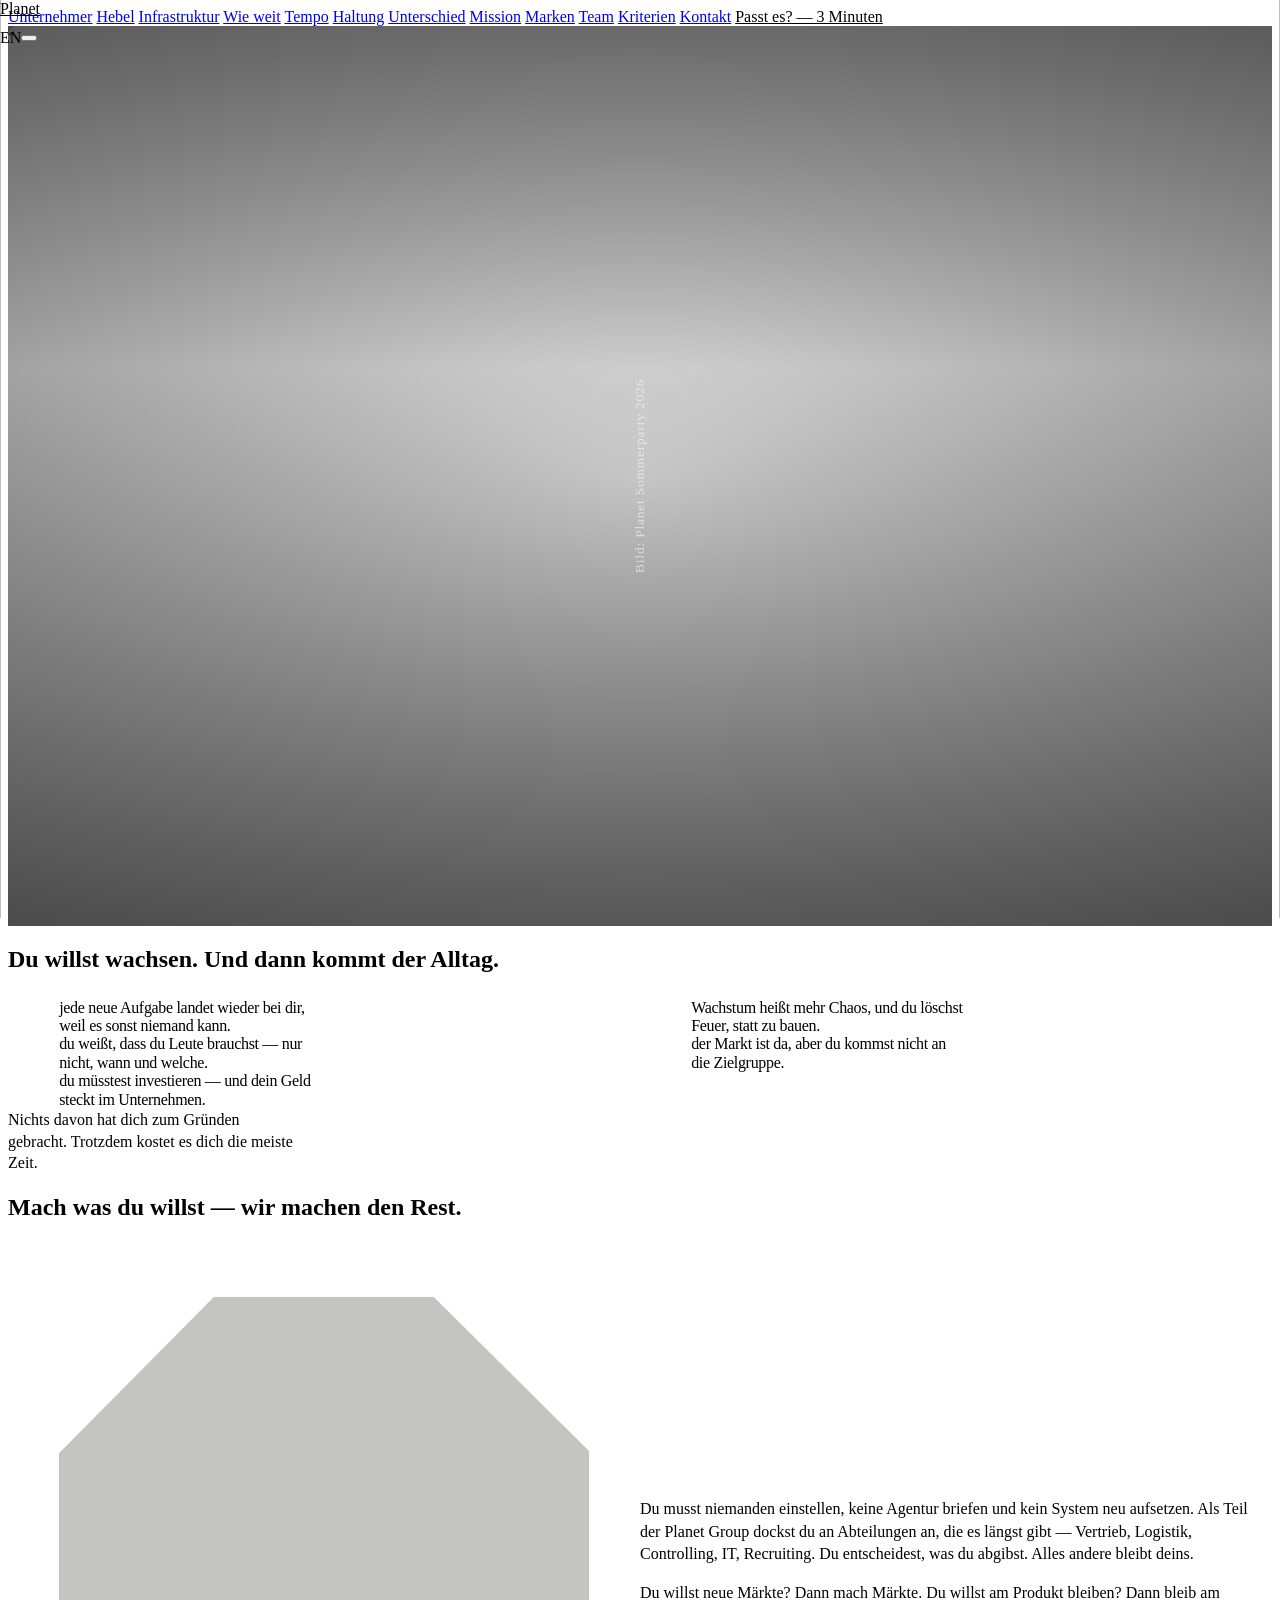
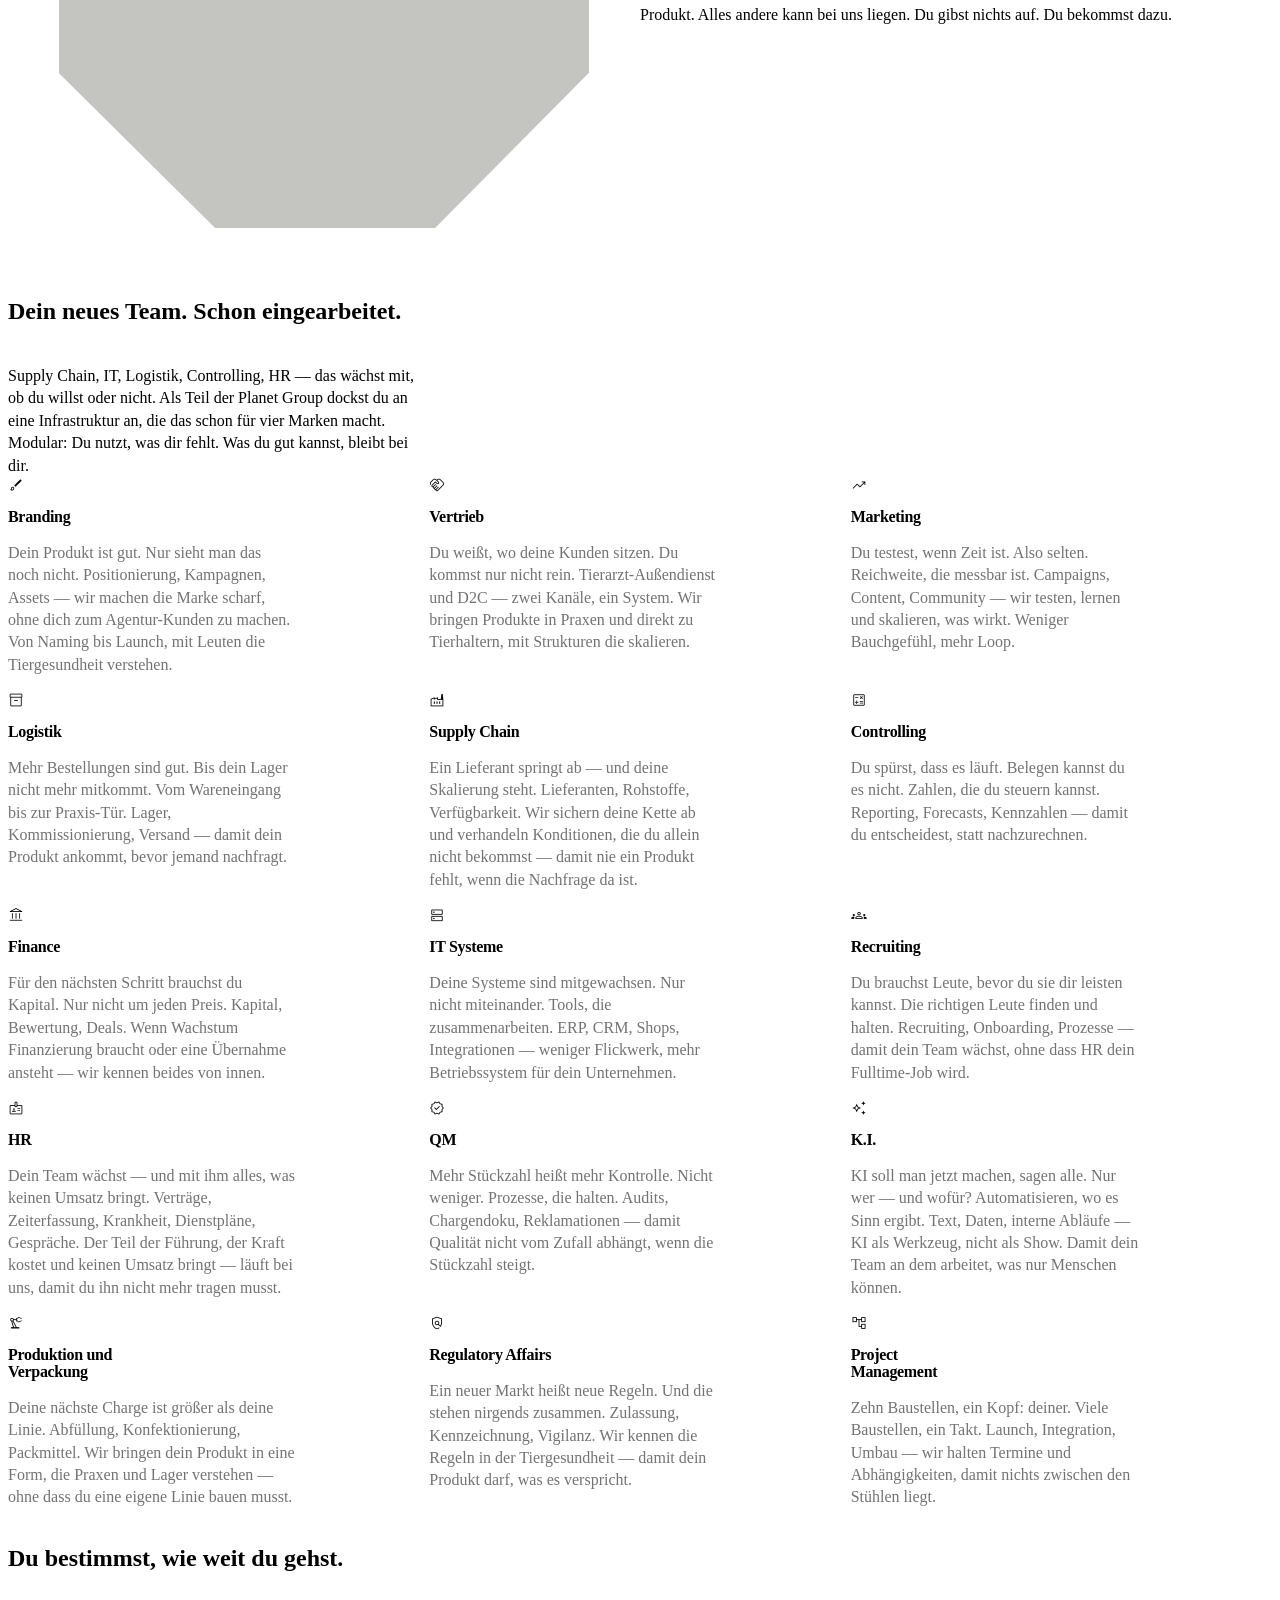
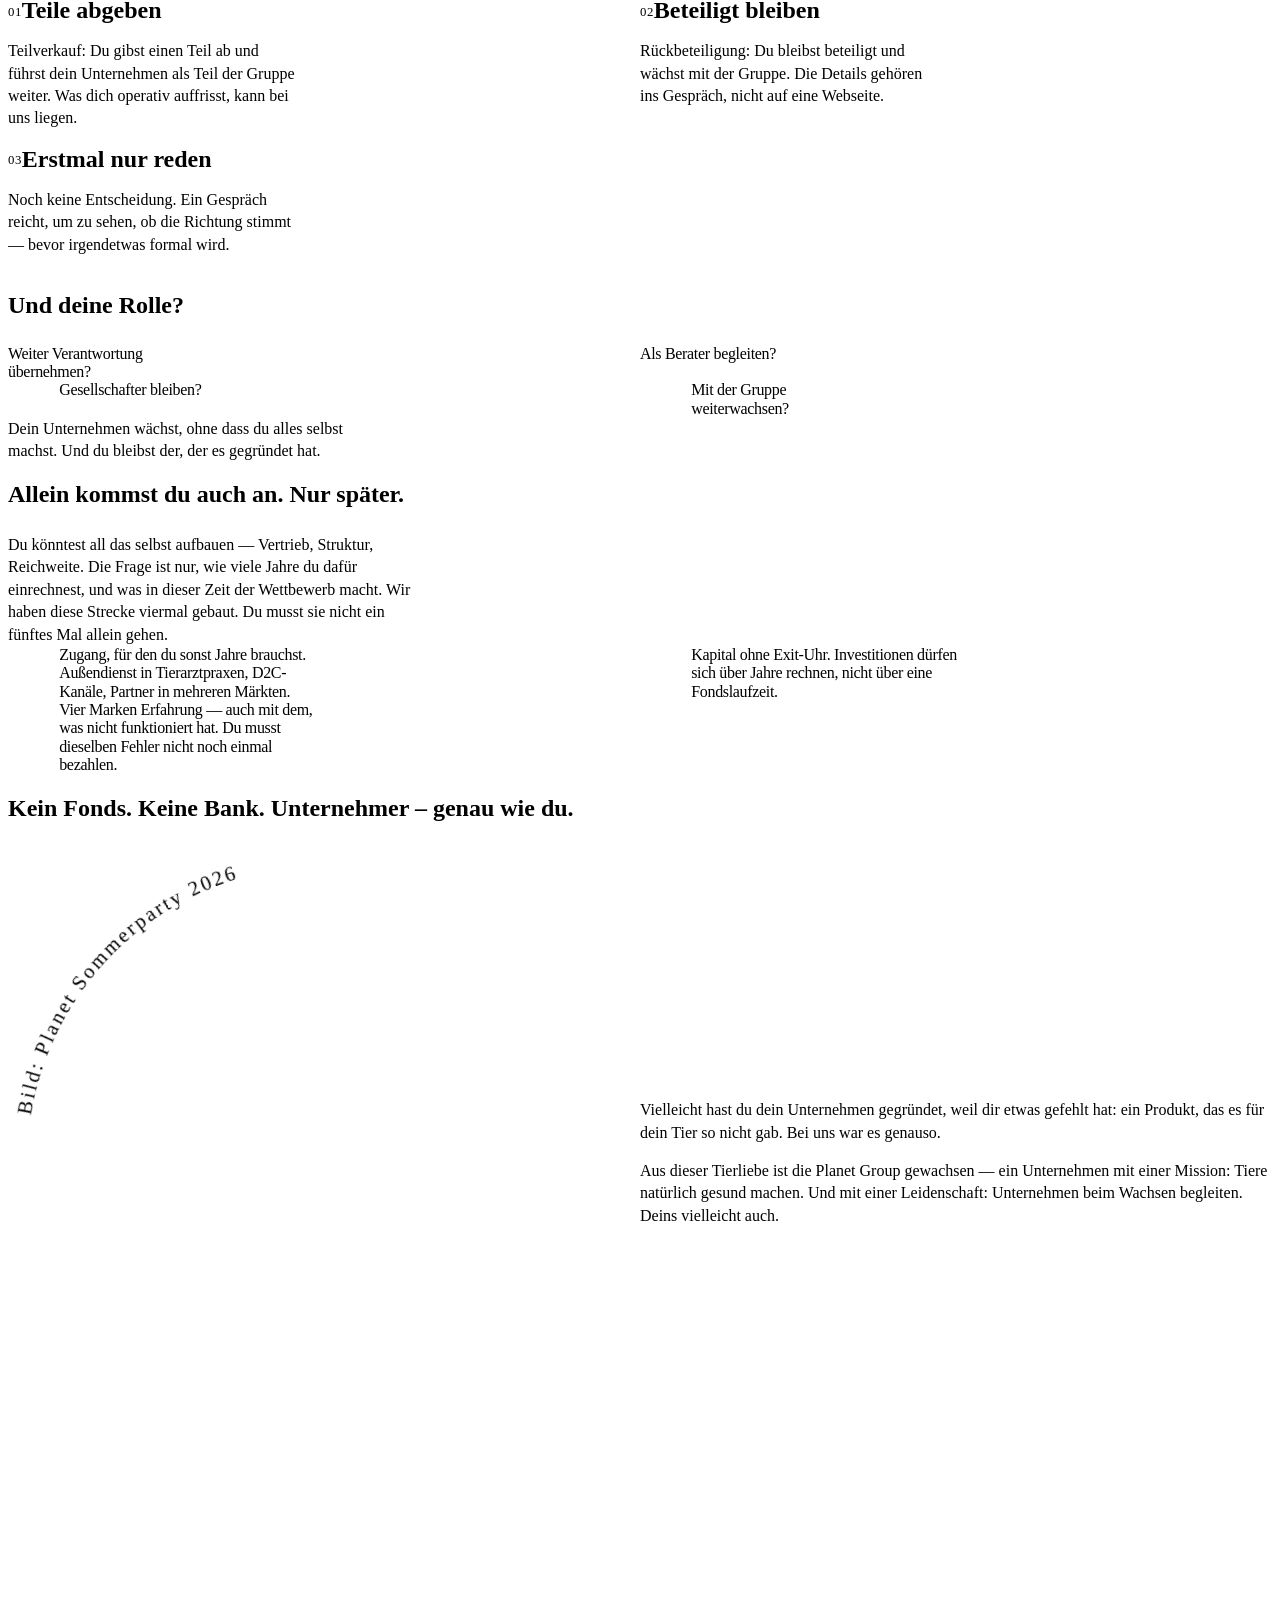
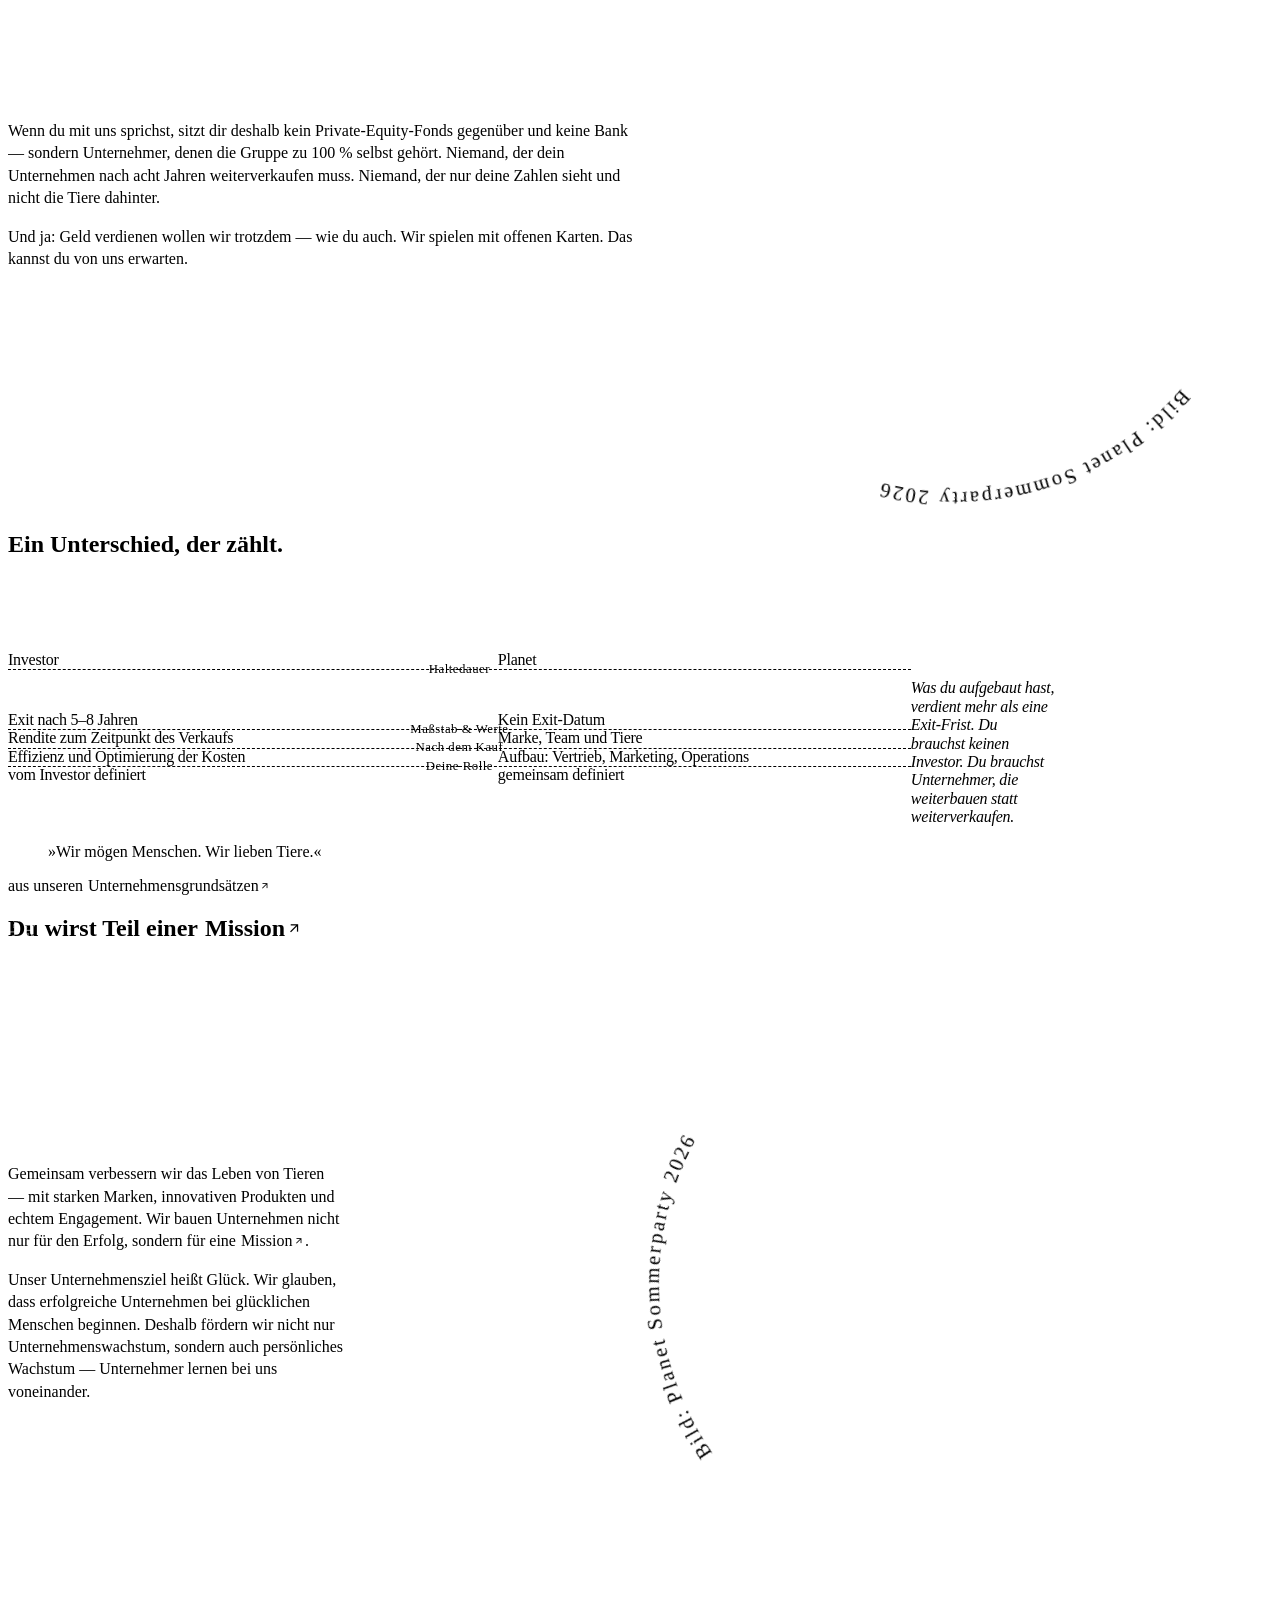
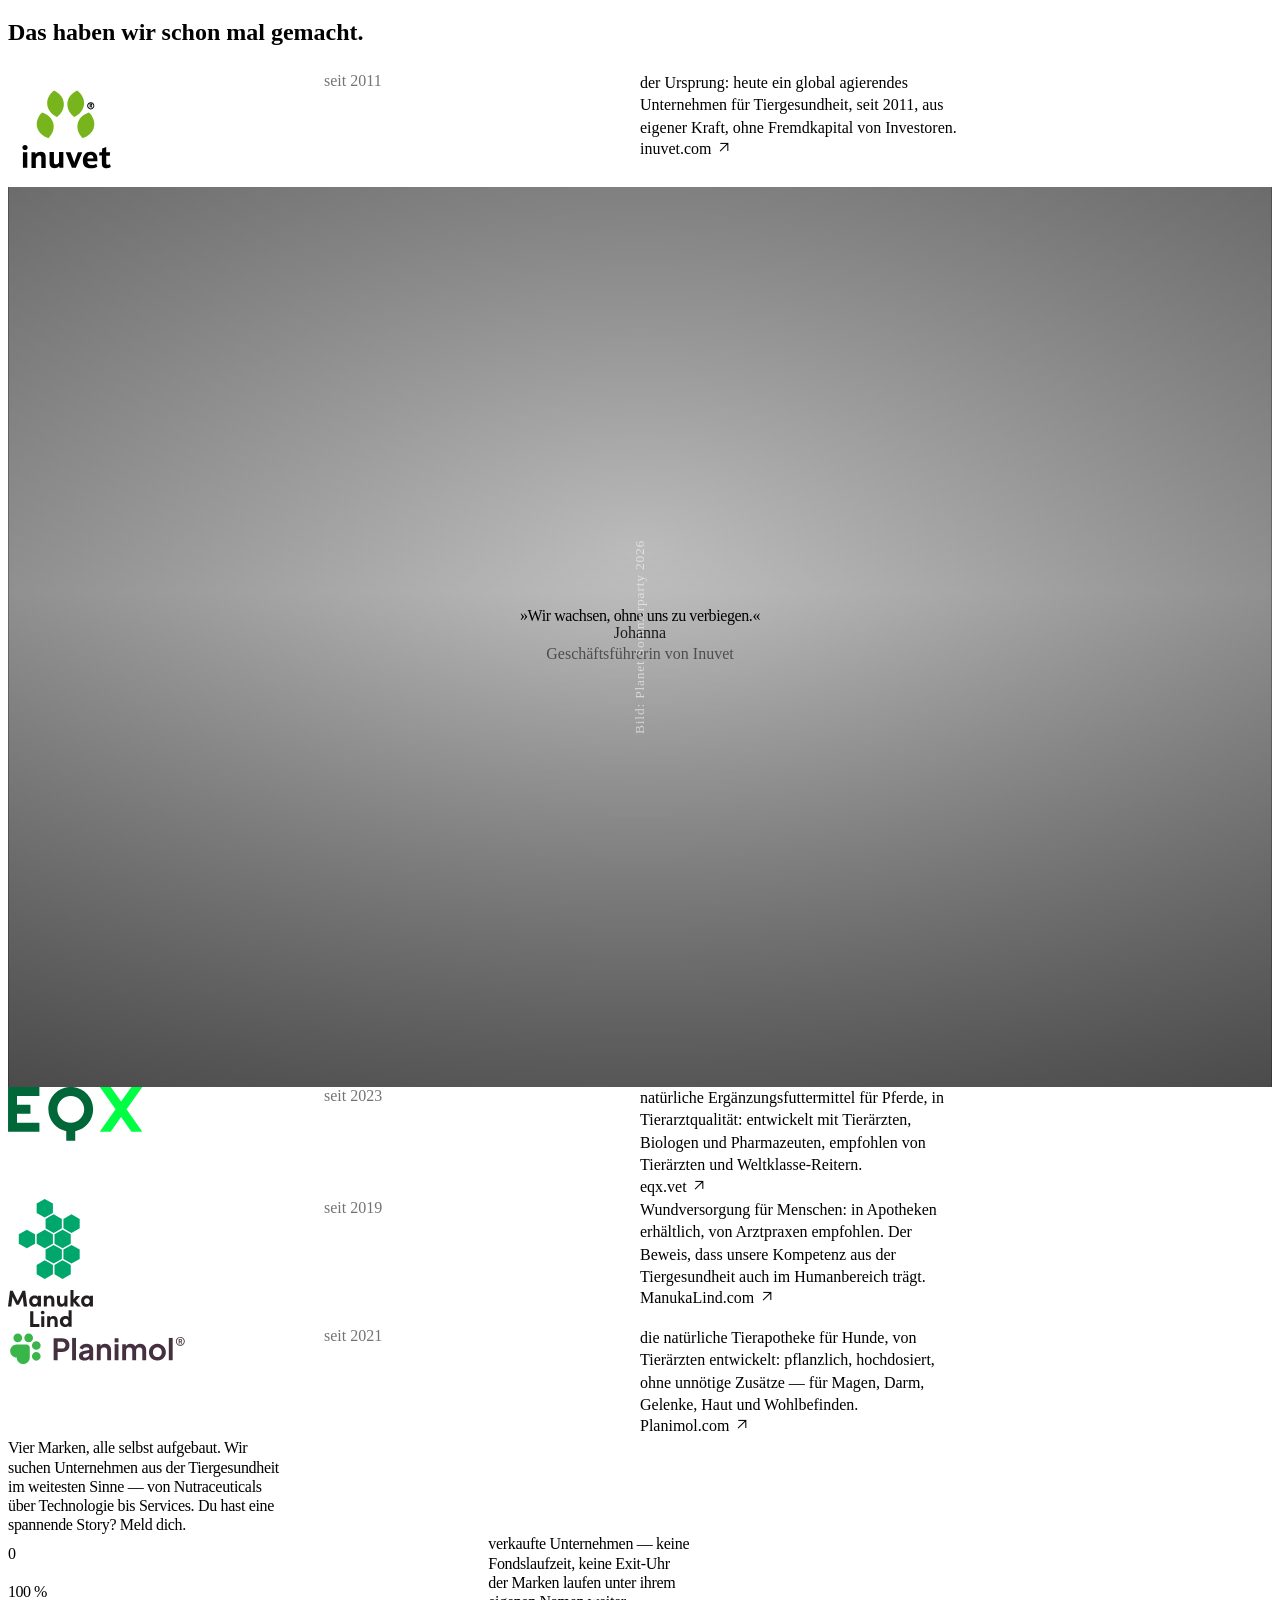
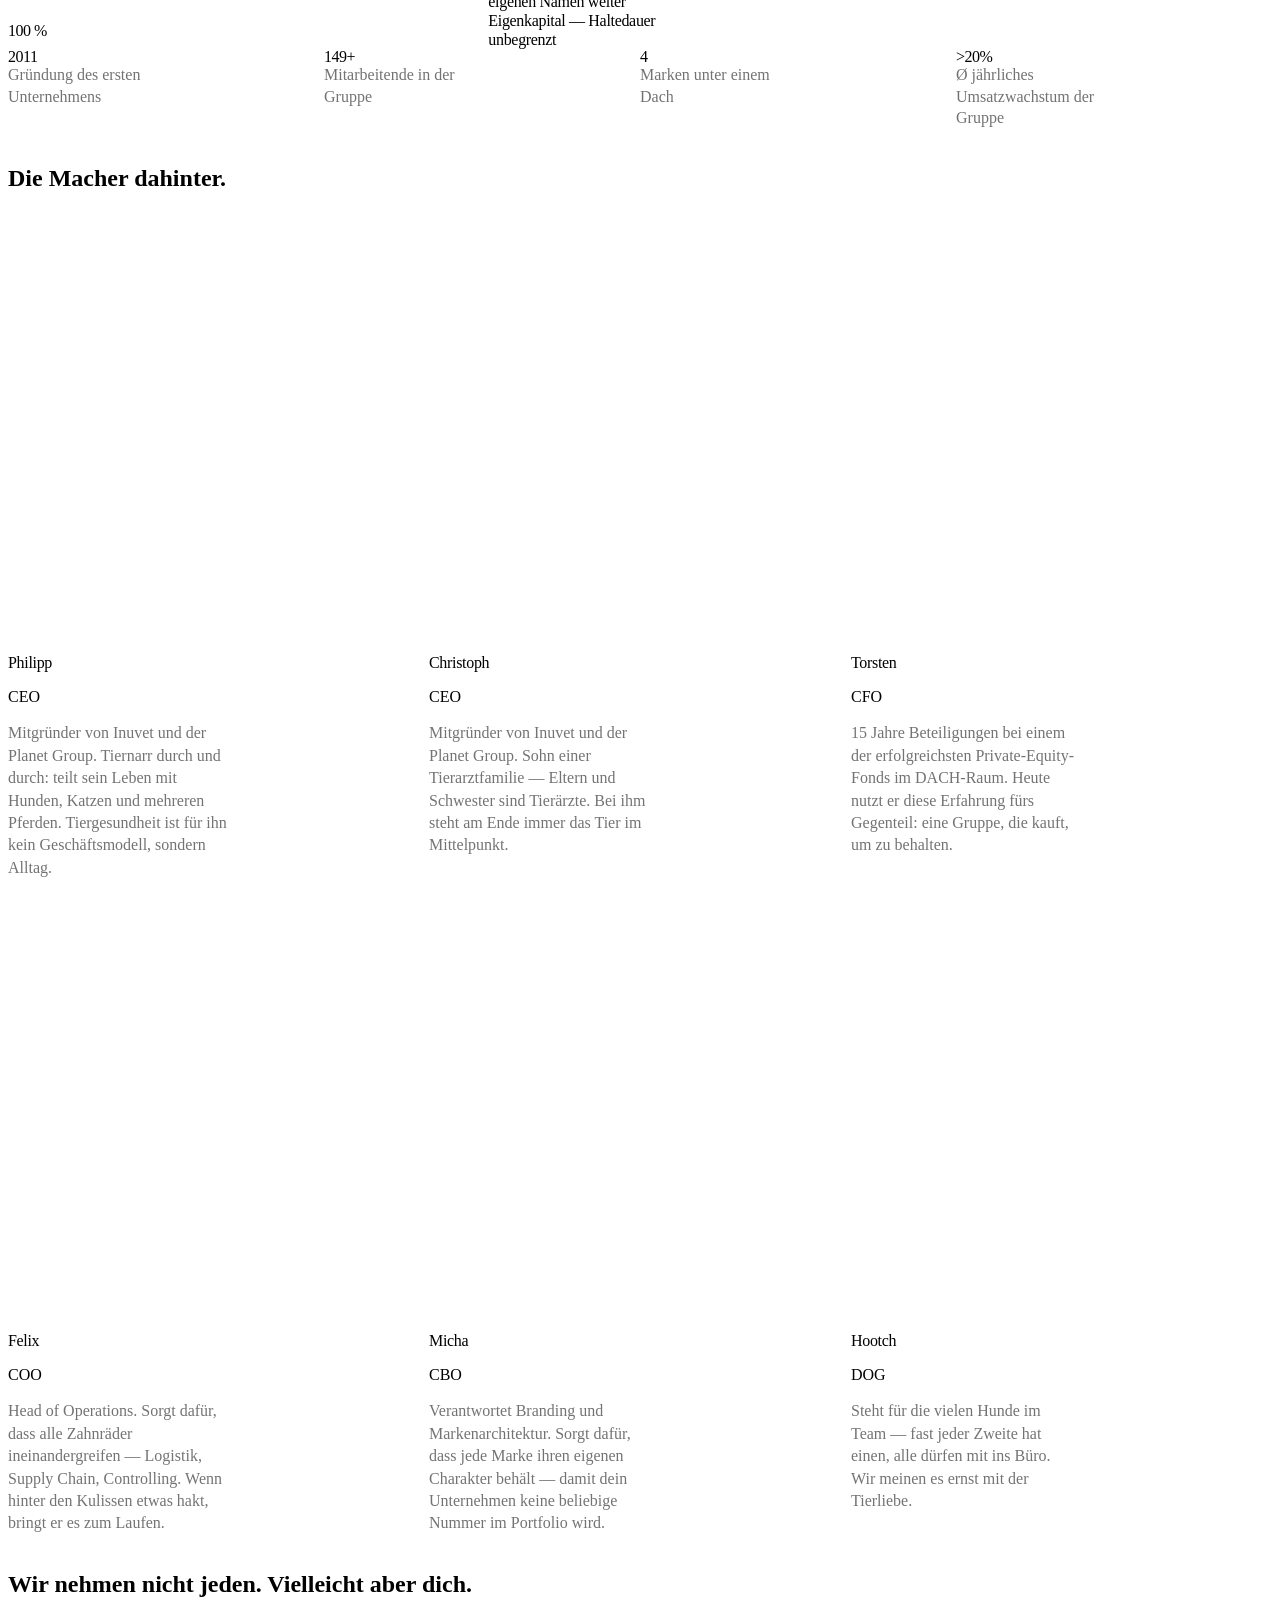
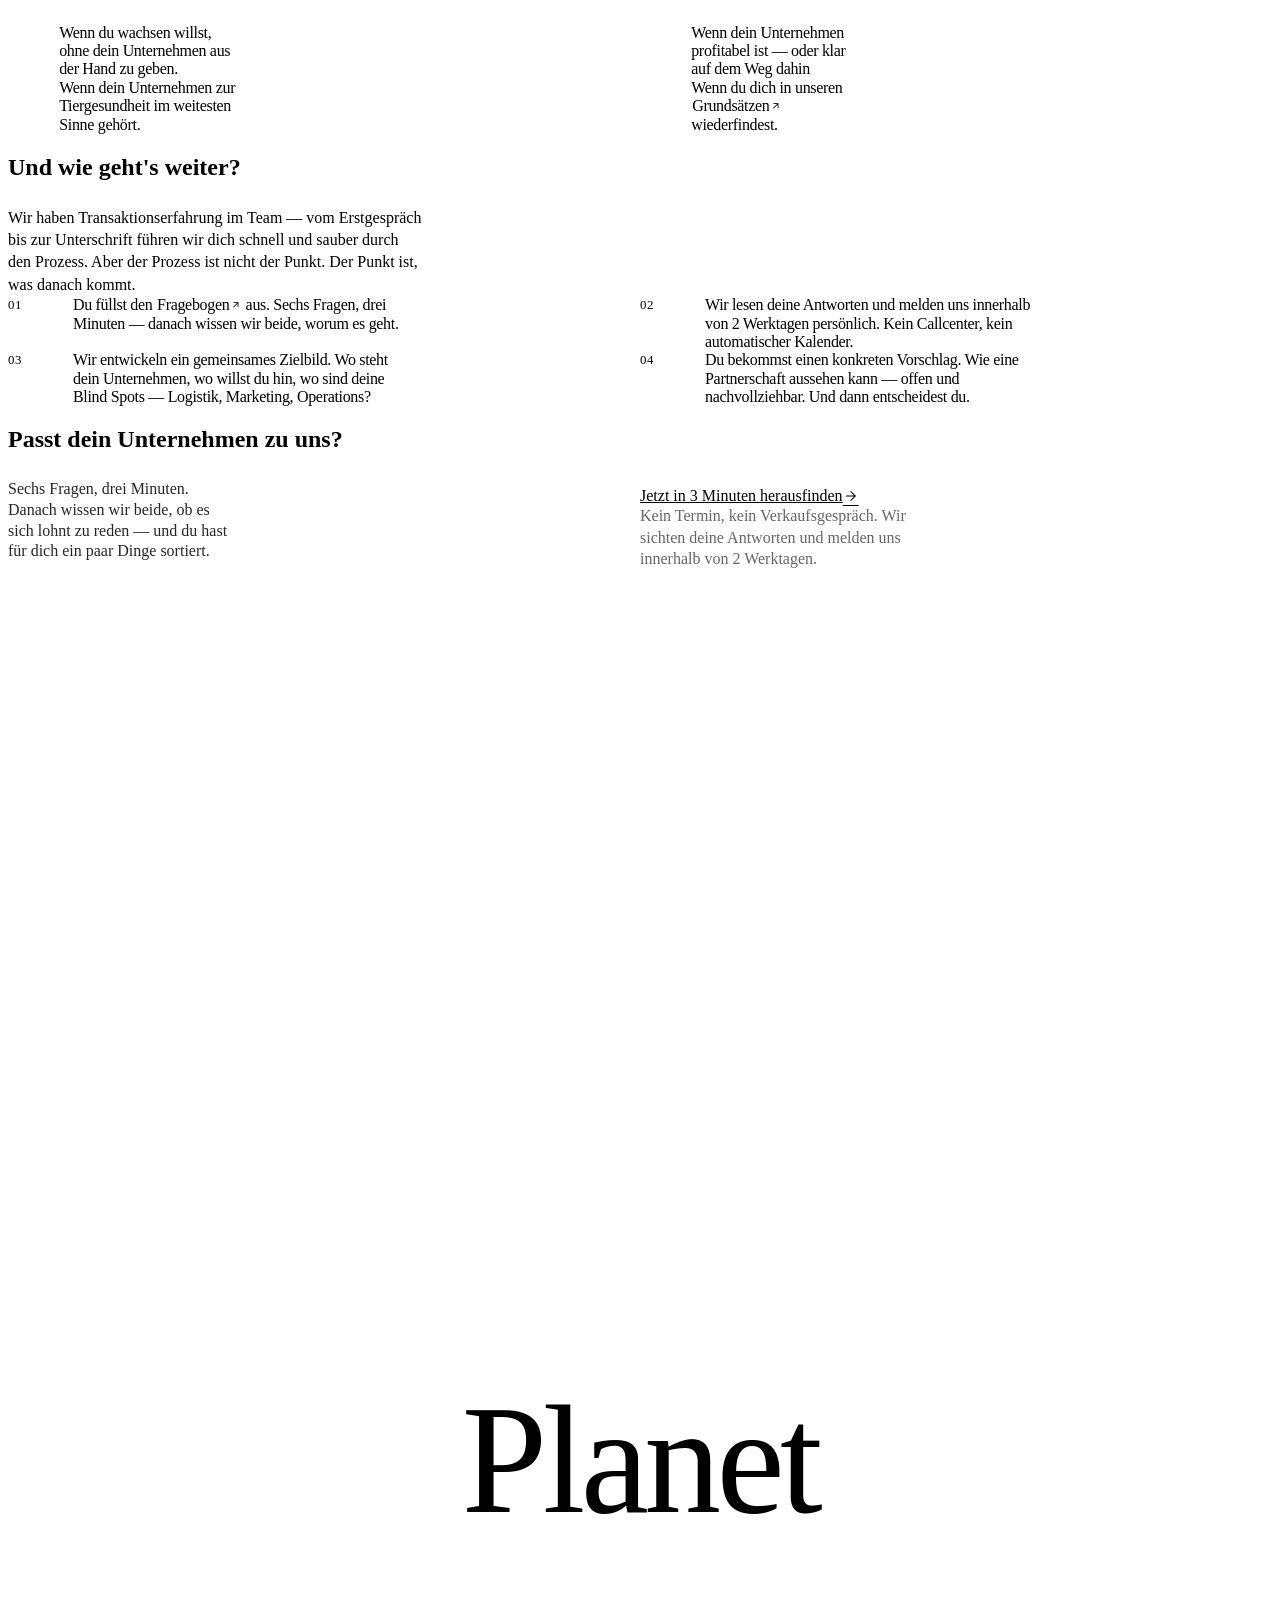
==== planet-website-wachstum.html @ 34eba9c1 "Ship the founder growth page so it can be reviewed on its own. The start page is only the fork now, " ====
<!DOCTYPE html>
<html lang="de">
<head>
<meta charset="UTF-8">
<meta name="viewport" content="width=device-width, initial-scale=1.0">
<title>Planet — Wachstum für Gründer in der Tiergesundheit</title>
<link rel="icon" href="assets/favicon.svg" type="image/svg+xml">
<link rel="icon" href="assets/favicon-32.png" type="image/png" sizes="32x32">
<link rel="apple-touch-icon" href="assets/apple-touch-icon.png">
<!-- Wachstum — Zielgruppe: Gründer, die ihr Unternehmen weiterbauen und den Rest abgeben wollen. -->
<link rel="stylesheet" href="https://use.typekit.net/phj5hyp.css?v=2026-05-25">
<link href="https://fonts.googleapis.com/css2?family=Material+Symbols+Outlined:opsz,wght,FILL,GRAD@20..48,100..700,0..1,-50..200&display=swap" rel="stylesheet">
<link rel="stylesheet" href="planet.css">
<style>
  /* Sprach-Logik (funktional, kein visuelles Override) */
  .en { display: none; }
  body.lang-en .de { display: none; }
  body.lang-en .en { display: inline; }

  /* Material Symbols — feinere Strichstärke als Icons Outlined */
  .material-symbols-outlined {
    font-family: 'Material Symbols Outlined';
    font-weight: normal;
    font-style: normal;
    font-size: var(--icon);
    line-height: 1;
    letter-spacing: normal;
    text-transform: none;
    display: inline-block;
    white-space: nowrap;
    word-wrap: normal;
    direction: ltr;
    -webkit-font-smoothing: antialiased;
    font-variation-settings: 'FILL' 0, 'wght' 300, 'GRAD' 0, 'opsz' 24;
  }
  .material-symbols-outlined.icon--lg {
    font-size: var(--icon-lg);
    font-variation-settings: 'FILL' 0, 'wght' 300, 'GRAD' 0, 'opsz' 40;
  }

  html, body {
    max-width: 100%;
    overflow-x: hidden;
  }

  :root {
    --line-width: 1px;
  }

  /* Nur fuer Screenreader — z. B. Markenname hinter dem Logo */
  .visually-hidden {
    position: absolute;
    width: 1px;
    height: 1px;
    margin: -1px;
    padding: 0;
    overflow: hidden;
    clip-path: inset(50%);
    white-space: nowrap;
    border: 0;
  }

  /*
    Scroll-Farbe auf html — kein Sektions-Rand zum Content darüber
    (!important: planet.css setzt html/body auf Weiß)
    Regel: Sektionen bleiben transparent, nur html fadet.
  */
  html {
    --bg-mix: 0;
    --bg-dark-mix: 0;
    --text-invert: 0;
    --line-color: color-mix(
      in srgb,
      var(--planet-primary) calc((1 - max(var(--bg-mix), var(--bg-dark-mix))) * 100%),
      var(--planet-white)
    );
    background-color: color-mix(
      in srgb,
      color-mix(
        in srgb,
        var(--planet-white) calc((1 - var(--bg-mix)) * 100%),
        var(--planet-primary)
      ) calc((1 - var(--bg-dark-mix)) * 100%),
      var(--planet-black)
    ) !important;
    scroll-padding-top: 88px;
    scroll-behavior: smooth;
  }
  body {
    background: transparent !important;
  }

  .section-head {
    border-bottom: var(--line-width) solid var(--line-color);
  }

  /* Full-Screen Hero */
  .hero-full {
    position: relative;
    min-height: 100svh;
    display: flex;
    align-items: center;
    justify-content: center;
    overflow: hidden;
    color: var(--planet-white);
  }
  .hero-full__media {
    position: absolute;
    inset: 0;
    z-index: 0;
  }
  .hero-full__media img {
    width: 100%;
    height: 100%;
    object-fit: cover;
    object-position: center 35%;
    transform: scale(1.02);
    animation: hero-zoom 12s var(--ease-out) forwards;
  }
  .hero-full__overlay {
    position: absolute;
    inset: 0;
    background:
      linear-gradient(to bottom, rgba(0,0,0,0.45) 0%, rgba(0,0,0,0.15) 38%, rgba(0,0,0,0.55) 100%),
      radial-gradient(ellipse at center, transparent 0%, rgba(0,0,0,0.35) 100%);
    animation: hero-overlay-in 1.6s var(--ease-out) both;
  }
  .hero-full__content {
    position: relative;
    z-index: 1;
    display: flex;
    flex-direction: column;
    align-items: center;
    text-align: center;
    padding: var(--space-16) var(--space-4) var(--space-12);
    max-width: 960px;
  }
  .hero-full h1 {
    font-size: var(--text-display);
    line-height: 0.9;
    letter-spacing: -0.025em;
    color: var(--planet-white);
    max-width: min(12ch, 100%);
    margin-bottom: 0;
    opacity: 0;
    animation: hero-rise 1400ms var(--ease-out) 700ms both;
  }
  .hero-full__content.flow > h1 + * { --flow-space: var(--space-2); }
  .hero-full__sub {
    font-size: clamp(20px, 2.2vw, 28px);
    line-height: 1.35;
    font-weight: var(--weight-body);
    color: rgba(255,255,255,0.88);
    max-width: 36ch;
    opacity: 0;
    animation: hero-rise 1400ms var(--ease-out) 1200ms both;
  }
  .hero-full__scroll {
    position: absolute;
    bottom: var(--space-5);
    left: 50%;
    transform: translateX(-50%);
    z-index: 1;
    display: flex;
    flex-direction: column;
    align-items: center;
    gap: var(--space-1);
    color: rgba(255,255,255,0.55);
    font-size: var(--text-meta);
    font-weight: var(--weight-display);
    opacity: 0;
    animation: hero-rise 1200ms var(--ease-out) 1700ms both;
  }
  .hero-full__scroll .material-symbols-outlined {
    font-size: var(--icon);
    animation: hero-bounce 2s ease-in-out infinite;
  }
  .hero-full__scroll:hover { color: var(--planet-white); text-decoration: none; }

  /* Bildunterschrift — mini, vertikal am rechten Rand, von unten nach oben */
  .photo-credit {
    position: absolute;
    right: max(var(--space-2), env(safe-area-inset-right, 0px));
    bottom: var(--space-5);
    z-index: 2;
    margin: 0;
    writing-mode: vertical-rl;
    transform: rotate(180deg);
    font-family: var(--planet-font);
    font-size: clamp(12px, 1.05vw, 15px);
    font-weight: var(--weight-body);
    letter-spacing: 0.06em;
    line-height: 1;
    color: rgba(255, 255, 255, 0.55);
    pointer-events: none;
    user-select: none;
  }

  /* Stats — monumentale Typo-Zeile, ohne Kacheln */
  .stat-strip {
    position: relative;
    z-index: 2;
    padding: var(--space-8) 0;
  }
  .stat-strip__grid {
    display: grid;
    grid-template-columns: repeat(4, 1fr);
    gap: var(--space-4);
    align-items: start;
  }
  .stat-strip__item {
    position: relative;
    padding-right: var(--space-3);
    min-width: 0;
  }
  .stat-strip__item:not(:last-child)::after {
    content: "";
    position: absolute;
    right: 0;
    top: 0.12em;
    bottom: 0.2em;
    width: var(--line-width);
    background: var(--line-color);
  }
  .stat-strip__num {
    font-family: var(--planet-font);
    font-weight: var(--weight-display);
    font-size: var(--text-stat-xl);
    line-height: 0.9;
    letter-spacing: -0.03em;
    font-variant-numeric: tabular-nums;
    color: var(--planet-black);
  }
  .stat-strip__item:nth-child(odd) .stat-strip__num {
    color: var(--planet-primary);
  }
  .stat-strip__label {
    margin-top: var(--space-2);
    font-size: var(--text-meta);
    line-height: 1.35;
    max-width: 18ch;
    opacity: 0.55;
  }
  .stat-strip__item.reveal {
    transition-delay: 0ms;
  }
  .stat-strip__item:nth-child(2).reveal { transition-delay: 80ms; }
  .stat-strip__item:nth-child(3).reveal { transition-delay: 160ms; }
  .stat-strip__item:nth-child(4).reveal { transition-delay: 240ms; }

  @media (max-width: 1024px) {
    .stat-strip__grid { grid-template-columns: repeat(2, 1fr); gap: var(--space-5) var(--space-3); }
    .stat-strip__item:nth-child(2)::after { display: none; }
    .stat-strip__item:nth-child(even) { padding-right: 0; }
  }
  @media (max-width: 640px) {
    .stat-strip { padding: var(--space-6) 0; }
    .stat-strip__num { font-size: var(--text-stat-lg); }
  }

  /* Stance — editoriale Haltung, Headline als Section-Head Reveal */
  .stance {
    padding: var(--space-10) 0;
  }
  .stance + .stance {
    padding-top: var(--space-4);
  }
  .stance:has(+ .stance) {
    padding-bottom: var(--space-4);
  }
  .stance .section-head--bottom {
    margin-top: 0;
    margin-bottom: var(--space-5);
  }
  .stance__grid {
    display: grid;
    grid-template-columns: 1fr 1fr;
    gap: var(--space-5);
    align-items: center;
  }
  .stance__grid > * { min-width: 0; }
  .stance__media {
    width: 100%;
    overflow: visible;
  }
  .stance__body.flow > * + * { --flow-space: var(--space-3); }
  .stance__body p {
    font-size: var(--text-body);
    line-height: 1.4;
    color: var(--planet-black);
  }
  /* #karten — Blau über html-Scroll-Farbe, Sektion transparent (keine Ränder) */
  #karten {
    background: transparent;
  }
  #karten .stance__body p {
    color: color-mix(
      in srgb,
      var(--planet-black) calc((1 - var(--text-invert, 0)) * 100%),
      var(--planet-white)
    );
  }
  #karten .pillar-orbit__caption text {
    fill: color-mix(
      in srgb,
      var(--planet-primary) calc((1 - var(--text-invert, 0)) * 100%),
      var(--planet-white)
    );
  }
  @media (max-width: 1024px) {
    .stance__grid { grid-template-columns: 1fr; gap: var(--space-4); }
    .stance--flip .stance__media { order: -1; }
  }
  @media (max-width: 640px) {
    .stance { padding: var(--space-8) 0; }
  }

  /* Zwei Wege — transparent, damit Scroll-Blau weich ausfadet (keine Kante) */
  .paths {
    padding: var(--space-10) 0;
  }
  #wege.paths-scroll {
    --line-color: color-mix(
      in srgb,
      var(--planet-primary) calc((1 - var(--text-invert, 0)) * 100%),
      var(--planet-white)
    );
    background: transparent;
    color: color-mix(
      in srgb,
      var(--planet-black) calc((1 - var(--text-invert, 0)) * 100%),
      var(--planet-white)
    );
  }
  #wege.paths-scroll .section-head h2,
  #wege.paths-scroll .paths__way h2,
  #wege.paths-scroll .paths__body p,
  #wege.paths-scroll .fit__text,
  #wege.paths-scroll .fit__payoff {
    color: color-mix(
      in srgb,
      var(--planet-black) calc((1 - var(--text-invert, 0)) * 100%),
      var(--planet-white)
    );
  }
  /* #hebel — gleiches Blau-Band-Muster wie #varianten auf der Nachfolge-Seite */
  #hebel {
    background: transparent;
    --line-color: color-mix(
      in srgb,
      var(--planet-primary) calc((1 - var(--text-invert, 0)) * 100%),
      var(--planet-white)
    );
  }
  #hebel .section-head h2,
  #hebel .stance__body p {
    color: color-mix(
      in srgb,
      var(--planet-black) calc((1 - var(--text-invert, 0)) * 100%),
      var(--planet-white)
    );
  }
  /* #stats — im Blau-Band von #zahlen */
  #stats {
    background: transparent;
  }
  #stats .stat-strip__num,
  #stats .stat-strip__label {
    color: color-mix(
      in srgb,
      var(--planet-black) calc((1 - var(--text-invert, 0)) * 100%),
      var(--planet-white)
    );
  }
  .paths .section-head {
    margin-bottom: var(--space-6);
  }
  .paths__grid {
    display: grid;
    grid-template-columns: 1fr 1fr;
    gap: var(--space-6) var(--space-7);
    align-items: start;
  }
  .paths__grid > * { min-width: 0; }
  .paths__way.flow > * + * { --flow-space: var(--space-3); }
  .paths__head {
    display: flex;
    align-items: center;
    gap: var(--space-3);
    min-width: 0;
  }
  .paths__index {
    flex: none;
    font-family: var(--planet-font);
    font-size: clamp(11px, 1vw, 13px);
    font-weight: var(--weight-body);
    font-variant-numeric: tabular-nums;
    letter-spacing: 0.04em;
    line-height: 1;
    color: color-mix(
      in srgb,
      var(--planet-primary) calc((1 - var(--text-invert, 0)) * 100%),
      var(--planet-white)
    );
  }
  .paths__rule {
    flex: none;
    width: 0;
    height: var(--line-width);
    background: color-mix(
      in srgb,
      var(--planet-primary) calc((1 - var(--text-invert, 0)) * 100%),
      var(--planet-white)
    );
    transition: width 900ms var(--ease-out);
  }
  .paths__way.is-visible .paths__rule {
    width: clamp(2rem, 4vw, 3.5rem);
  }
  .paths__way:nth-child(1).is-visible .paths__rule { transition-delay: 80ms; }
  .paths__way:nth-child(2).is-visible .paths__rule { transition-delay: 200ms; }
  .paths__way h2 {
    /* gleiche Type Scale wie .section-head h2 */
    max-width: 18ch;
    margin: 0;
  }
  @media (max-width: 640px) {
    .paths__way h2 {
      font-size: var(--text-h3); /* analog planet.css .section-head h2 */
    }
  }
  .paths__body.flow > * + * { --flow-space: var(--space-3); }
  .paths__body p {
    font-size: var(--text-body);
    line-height: 1.4;
    max-width: 36ch;
  }
  .paths__way:nth-child(1).reveal { transition-delay: 0ms; }
  .paths__way:nth-child(2).reveal { transition-delay: 120ms; }
  @media (max-width: 1024px) {
    .paths__grid {
      grid-template-columns: 1fr;
      gap: 0;
    }
    .paths__way + .paths__way {
      margin-top: var(--space-6);
      padding-top: var(--space-5);
    }
    .paths__body p { max-width: none; }
  }
  @media (max-width: 640px) {
    .paths { padding: var(--space-8) 0; }
  }

  /* Infrastruktur — Kompetenzfelder als Linien-Raster, keine Card-Kästen */
  .stack {
    padding: var(--space-10) 0;
    background: transparent;
  }
  .stack .section-head {
    margin-bottom: var(--space-4);
  }
  .stack__intro {
    max-width: 52ch;
    font-size: var(--text-body);
    line-height: 1.4;
    margin-bottom: var(--space-6);
  }
  .stack__grid {
    display: grid;
    grid-template-columns: repeat(3, 1fr);
    gap: var(--space-6) var(--space-5);
  }
  .stack__item {
    min-width: 0;
    padding: 0;
  }
  .stack__item.flow > * + * { --flow-space: var(--space-2); }
  .stack__item.flow > .stack__icon + * { --flow-space: var(--space-3); }
  .stack__icon {
    display: block;
    color: var(--planet-primary);
    line-height: 1;
  }
  .stack__item h3 {
    font-size: var(--text-h3);
    line-height: 1.05;
    letter-spacing: -0.02em;
    max-width: 16ch;
  }
  .stack__item p {
    font-size: var(--text-meta);
    line-height: 1.4;
    max-width: 36ch;
    opacity: 0.55;
  }
  .stack__item.reveal { transition-delay: 0ms; }
  .stack__item:nth-child(2).reveal { transition-delay: 60ms; }
  .stack__item:nth-child(3).reveal { transition-delay: 120ms; }
  .stack__item:nth-child(4).reveal { transition-delay: 180ms; }
  .stack__item:nth-child(5).reveal { transition-delay: 240ms; }
  .stack__item:nth-child(6).reveal { transition-delay: 300ms; }
  .stack__item:nth-child(7).reveal { transition-delay: 360ms; }
  .stack__item:nth-child(8).reveal { transition-delay: 420ms; }
  .stack__item:nth-child(9).reveal { transition-delay: 480ms; }
  .stack__item:nth-child(10).reveal { transition-delay: 540ms; }
  .stack__item:nth-child(11).reveal { transition-delay: 600ms; }
  .stack__item:nth-child(12).reveal { transition-delay: 660ms; }
  .stack__item:nth-child(13).reveal { transition-delay: 720ms; }
  .stack__item:nth-child(14).reveal { transition-delay: 780ms; }
  @media (max-width: 1024px) {
    .stack__grid {
      grid-template-columns: 1fr 1fr;
      gap: var(--space-5) var(--space-4);
    }
    .stack__item h3 { max-width: none; }
    .stack__item p { max-width: none; }
  }
  @media (max-width: 640px) {
    .stack { padding: var(--space-8) 0; }
  }

  /* Pillars — Bänder transparent; Fade nur auf html (keine Sektions-Kanten) */
  /* overflow sichtbar: sonst wird Planet-Blur oben/unten mitgeclippt (overflow-x ≠ visible → y wird auto) */
  #plattform { padding: 0; overflow: visible; }
  #plattform.plattform-scroll {
    --bg-mix: 0;
    --bg-dark-mix: 0;
    --line-color: color-mix(
      in srgb,
      var(--planet-primary) calc((1 - max(var(--bg-mix), var(--bg-dark-mix))) * 100%),
      var(--planet-white)
    );
    background: transparent;
  }
  .pillar-band { padding: var(--space-6) 0; background: transparent; }
  .pillar-band--blue .pillar-row__body h3,
  .pillar-band--blue .pillar-row__body p { color: var(--planet-white); }
  .plattform-scroll .section-head--bottom h2,
  .plattform-scroll .section-head--reveal h2 {
    color: color-mix(in srgb, var(--planet-black) calc((1 - var(--bg-dark-mix)) * 100%), var(--planet-white));
  }

  .pillar-row {
    display: grid;
    grid-template-columns: 1fr 1fr;
    gap: var(--space-5);
    align-items: center;
  }
  .pillar-row > * { min-width: 0; }
  .pillar-row--reverse .pillar-row__img { order: 2; }
  .pillar-row--reverse .pillar-row__body { order: 1; }
  .pillar-row__img {
    width: 100%;
    max-width: 100%;
    justify-self: stretch;
    overflow: visible;
    transition: transform var(--motion-default) var(--ease-out);
  }
  .pillar-row--reverse .pillar-row__img { justify-self: stretch; }

  /* Orbit-Caption um Kreisbild */
  .pillar-orbit {
    position: relative;
    width: 100%;
    aspect-ratio: 1 / 1;
  }
  .pillar-orbit__media {
    position: absolute;
    inset: 8%;
    border-radius: var(--radius-circle);
    overflow: hidden;
  }
  .pillar-circle-img {
    width: 100%;
    height: 100%;
    aspect-ratio: 1 / 1;
    border-radius: var(--radius-circle);
    background-size: cover;
    background-position: center;
    transform-box: fill-box;
    transform-origin: 50% 50%;
    will-change: transform;
  }
  .pillar-orbit__caption {
    position: absolute;
    inset: 0;
    width: 100%;
    height: 100%;
    overflow: visible;
    pointer-events: none;
    transform-box: view-box;
    transform-origin: 50% 50%;
    will-change: transform;
  }
  .pillar-orbit__caption text {
    font-family: var(--planet-font);
    font-size: 3.25px;
    font-weight: var(--weight-body);
    letter-spacing: 0.12em;
    fill: var(--planet-primary);
  }
  .pillar-band--blue .pillar-orbit__caption text { fill: var(--planet-white); }

  .pillar-row:hover .pillar-row__img.reveal-scale.is-visible,
  .pillar-row:focus-within .pillar-row__img.reveal-scale.is-visible {
    transform: scale(1.03);
  }
  .pillar-row__body h3 { font-size: var(--text-h2); }
  .pillar-row__body.flow > h3 + * { --flow-space: var(--space-1); }

  /* Scroll-Reveals */
  .reveal-slide-left,
  .reveal-slide-right,
  .reveal-scale {
    opacity: 0;
    transition: opacity 900ms var(--ease-out), transform 900ms var(--ease-out);
  }
  .reveal-slide-left { transform: translate3d(-48px, 0, 0); }
  .reveal-slide-right { transform: translate3d(48px, 0, 0); }
  .reveal-scale { transform: scale(0.88); }
  .reveal-scale.is-visible {
    opacity: 1;
    transform: scale(1);
  }
  .reveal-slide-left.is-visible,
  .reveal-slide-right.is-visible {
    opacity: 1;
    transform: translate3d(0, 0, 0);
  }

  .pillar-band:nth-child(1) .pillar-row__img.reveal-scale { transition-delay: 0ms; }
  .pillar-band:nth-child(1) .reveal-slide-right { transition-delay: 140ms; }
  .pillar-band:nth-child(2) .pillar-row__img.reveal-scale { transition-delay: 80ms; }
  .pillar-band:nth-child(2) .reveal-slide-left { transition-delay: 220ms; }
  .pillar-band:nth-child(3) .pillar-row__img.reveal-scale { transition-delay: 160ms; }
  .pillar-band:nth-child(3) .reveal-slide-right { transition-delay: 300ms; }

  /*
    Section-Head Reveal — wiederverwendbar
    Nutzung: class="section-head section-head--reveal reveal"
    Optional Layout: section-head--bottom (Linie oben statt unten)
  */
  .section-head--reveal {
    border-bottom: 0;
    padding-bottom: 0;
  }
  .section-head--reveal h2 {
    clip-path: inset(0 100% -0.22em 0);
    transition: clip-path 1.1s var(--ease-out);
    padding-bottom: 0.12em; /* Unterlängen (g, y, p) nicht abschneiden */
  }
  .section-head--reveal.is-visible h2 { clip-path: inset(0 0 -0.22em 0); }
  .section-head--reveal::after {
    content: "";
    display: block;
    height: var(--line-width);
    background: var(--line-color);
    width: 0;
    margin-top: var(--space-3);
    align-self: flex-end;
    margin-bottom: 0.12em;
    transition: width 1.4s var(--ease-out) 200ms;
  }
  .section-head--reveal.is-visible::after { width: 100%; }

  /* Layout-Variante: am unteren Ende einer Sektion */
  .section-head--bottom {
    margin-bottom: 0;
    margin-top: var(--space-5);
    padding-bottom: 0;
    padding-top: var(--space-2);
    border-bottom: 0;
    border-top: var(--line-width) solid var(--line-color);
  }

  /* Nav-Overlay Stagger */
  .nav-overlay-link {
    font-size: var(--text-h3);
  }
  .nav-overlay.is-open .nav-overlay-link {
    animation: nav-link-in 700ms var(--ease-out) both;
  }
  .nav-overlay.is-open .nav-overlay-link:nth-child(1) { animation-delay: 60ms; }
  .nav-overlay.is-open .nav-overlay-link:nth-child(2) { animation-delay: 120ms; }
  .nav-overlay.is-open .nav-overlay-link:nth-child(3) { animation-delay: 180ms; }
  .nav-overlay.is-open .nav-overlay-link:nth-child(4) { animation-delay: 240ms; }
  .nav-overlay.is-open .nav-overlay-link:nth-child(5) { animation-delay: 300ms; }
  .nav-overlay.is-open .nav-overlay-link:nth-child(6) { animation-delay: 360ms; }
  .nav-overlay.is-open .nav-overlay-link:nth-child(7) { animation-delay: 420ms; }
    .nav-overlay.is-open .nav-overlay-link:nth-child(8) { animation-delay: 480ms; }
    .nav-overlay.is-open .nav-overlay-link:nth-child(9) { animation-delay: 540ms; }
  .nav-overlay.is-open .nav-overlay-link:nth-child(9) { animation-delay: 540ms; }
  .nav-overlay.is-open .nav-overlay-link:nth-child(10) { animation-delay: 600ms; }
  .nav-overlay.is-open .nav-overlay-link:nth-child(11) { animation-delay: 660ms; }
  .nav-overlay.is-open .nav-overlay-link:nth-child(12) { animation-delay: 720ms; }
  .nav-overlay.is-open .nav-overlay-link:nth-child(13) { animation-delay: 780ms; }
  .nav-overlay.is-open .nav-overlay-link:nth-child(14) { animation-delay: 840ms; }
  /* Haupt-CTA im Menü — gelb und voll deckend, damit sie aus der Liste heraussticht */
  .nav-overlay-link--cta {
    color: var(--planet-secondary);
    opacity: 1;
  }
  .nav-overlay.is-open .nav-overlay-link--cta {
    animation-name: nav-cta-in;
  }
  @keyframes nav-cta-in {
    from { opacity: 0; transform: translateY(24px); }
    to { opacity: 1; transform: translateY(0); }
  }

  @keyframes hero-overlay-in {
    from { opacity: 0; }
    to { opacity: 1; }
  }
  @keyframes nav-link-in {
    from { opacity: 0; transform: translateY(24px); }
    to { opacity: 0.4; transform: translateY(0); }
  }

  /* Planet — Kreis 1:1, dauerhaft soft
     Regel: Zielzustand schwarz, aber Band bleibt transparent —
     Schwärze nur über Scroll-Fade (--bg-dark-mix) am Parent, nie harter Weiß→Schwarz-Schnitt */
  .pillar-band--planet {
    --planet-blur: 88px;
    --planet-lead: clamp(120px, 32vh, 360px);
    position: relative;
    /* Lead zählt zur Mindesthöhe — sonst frisst border-box das Padding */
    min-height: calc(100svh + var(--planet-lead));
    display: flex;
    align-items: center;
    justify-content: center;
    padding:
      var(--planet-lead)
      0
      calc(var(--planet-blur) * 1.25);
    /* Blur nicht abschneiden; seitlich clippt html/body (overflow-x) */
    overflow: visible;
    background: transparent;
  }
  .planet-outro__inner {
    position: relative;
    /* Extra Luft zur Viewport-Kante, damit Soft-Edges nicht clippen */
    width: min(100vw - 48px, 100svh - 220px);
    height: min(100vw - 48px, 100svh - 220px);
    aspect-ratio: 1 / 1;
    flex: none;
    display: flex;
    align-items: center;
    justify-content: center;
    overflow: visible;
    /* Kein transform hier — sonst clippt der Blur der Sphere */
  }
  .planet-outro__sphere {
    position: absolute;
    /* Paint-Box größer als der Kreis → Blur bleibt im Element */
    inset: calc(var(--planet-blur) * -1.15);
    border-radius: var(--radius-circle);
    background: var(--planet-primary);
    filter: blur(var(--planet-blur));
  }
  .planet-outro__logo {
    position: relative;
    z-index: 1;
    font-family: var(--planet-font);
    font-weight: var(--weight-display);
    font-size: clamp(64px, 12vw, 160px);
    line-height: 0.85;
    letter-spacing: -0.03em;
    color: var(--planet-white);
    text-decoration: none;
  }
  .planet-outro__logo:hover { opacity: 0.85; text-decoration: none; }

  .planet-legal {
    position: absolute;
    left: 0;
    right: 0;
    bottom: 0;
    z-index: 2;
    padding: var(--space-3) 0 calc(var(--space-3) + env(safe-area-inset-bottom, 0px));
    pointer-events: none;
  }
  .planet-legal__grid {
    display: grid;
    grid-template-columns: repeat(4, 1fr);
    gap: var(--space-2) var(--space-3);
    align-items: baseline;
    width: 100%;
    max-width: 1280px;
    margin-inline: auto;
    font-size: var(--text-meta);
    letter-spacing: 0.02em;
    color: var(--planet-white);
    pointer-events: auto;
  }
  .planet-legal__item {
    text-align: center;
    opacity: 0;
    transform: translateY(12px);
    transition: opacity 700ms var(--ease-out), transform 700ms var(--ease-out);
  }
  .planet-legal.is-visible .planet-legal__item {
    opacity: 0.45;
    transform: translateY(0);
  }
  .planet-legal.is-visible .planet-legal__item:nth-child(1) { transition-delay: 60ms; }
  .planet-legal.is-visible .planet-legal__item:nth-child(2) { transition-delay: 160ms; }
  .planet-legal.is-visible .planet-legal__item:nth-child(3) { transition-delay: 260ms; }
  .planet-legal.is-visible .planet-legal__item:nth-child(4) { transition-delay: 360ms; }
  .planet-legal__item a,
  a.planet-legal__item {
    color: inherit;
    text-decoration: none;
  }
  .planet-legal__item a:hover,
  a.planet-legal__item:hover {
    opacity: 1;
    color: var(--planet-white);
  }
  .planet-legal.is-visible a.planet-legal__item:hover {
    opacity: 1;
  }

  @media (max-width: 1024px) {
    .pillar-row,
    .pillar-row--reverse { grid-template-columns: 1fr; gap: var(--space-3); }
    .pillar-row--reverse .pillar-row__img,
    .pillar-row--reverse .pillar-row__body { order: unset; }
    .pillar-row__img { max-width: none; width: 100%; justify-self: stretch; }
    /* SVG-Text skaliert mit dem Kreis — etwas größer halten */
    .pillar-orbit__caption text { font-size: 4px; }
  }

  @media (max-width: 640px) {
    .nav-inner,
    .nav-overlay-header,
    .nav-overlay-links,
    .container { padding-left: var(--space-3); padding-right: var(--space-3); }
    .nav-overlay-links {
      padding-top: calc(var(--nav-height) + var(--space-3));
      padding-bottom: var(--space-5);
      gap: var(--space-1);
    }
    .nav-overlay-link {
      font-size: var(--text-h4);
    }
    .pillar-band { padding: var(--space-5) 0; }
    .pillar-row__body h3 { overflow-wrap: break-word; }
    .section-head--reveal h2 {
      overflow-wrap: normal;
      word-break: normal;
    }
    .pillar-orbit__caption text { font-size: 4.75px; }
    .pillar-band--planet {
      --planet-blur: 40px;
      --planet-lead: clamp(72px, 22vh, 200px);
      min-height: calc(100svh + var(--planet-lead));
      padding:
        var(--planet-lead)
        0
        calc(var(--planet-blur) * 1.6);
    }
    .planet-outro__inner {
      width: min(72vw, 48svh);
      height: min(72vw, 48svh);
    }
    .planet-legal {
      padding: var(--space-1) 0 calc(var(--space-3) + env(safe-area-inset-bottom, 0px));
    }
    /* 2 Spalten: © + Mail links, Impressum / Datenschutz rechts untereinander */
    .planet-legal__grid {
      grid-template-columns: 1fr 1fr;
      gap: 2px var(--space-2);
    }
    .planet-legal__item--copy { order: 1; }
    .planet-legal__item--impressum { order: 2; }
    .planet-legal__item--mail { order: 3; }
    .planet-legal__item--privacy { order: 4; }
  }

  @media (prefers-reduced-motion: reduce) {
    html { scroll-behavior: auto; }
    .hero-full__media img { animation: none; transform: none; }
    .hero-full__overlay { animation: none; }
    .hero-full h1,
    .hero-full__sub,
    .hero-full__scroll { animation: none; opacity: 1; transform: none; }
    .hero-full__scroll .material-symbols-outlined { animation: none; }
    .reveal-slide-left,
    .reveal-slide-right,
    .reveal-scale,
    .section-head--reveal h2,
    .section-head--reveal::after,
    .nav-overlay.is-open .nav-overlay-link { animation: none; transition: none; }
    .reveal-slide-left,
    .reveal-slide-right,
    .reveal-scale { opacity: 1; transform: none; }
    .section-head--reveal h2 { clip-path: none; }
    .section-head--reveal.is-visible::after,
    .section-head--reveal::after { width: 100%; }
    .paths__rule,
    .paths__way.is-visible .paths__rule {
      width: clamp(2rem, 4vw, 3.5rem);
      transition: none;
    }
    .fit__rule,
    .fit__item.is-visible .fit__rule {
      width: clamp(2rem, 4vw, 3.5rem);
      transition: none;
    }
    .fit__mark::before,
    .fit__item.is-visible .fit__mark::before {
      transform: none;
      transition: none;
    }
    .team-strip__person:not(:last-child)::after {
      transform: scaleY(1);
      transition: none;
    }
    .compare__side,
    .compare__a,
    .compare__b,
    .compare__closing,
    .compare__layout.is-visible .compare__side,
    .compare__layout.is-visible .compare__a,
    .compare__layout.is-visible .compare__b,
    .compare__layout.is-visible .compare__closing {
      opacity: 1;
      transform: none;
      transition: none;
    }
    .compare__label,
    .compare__layout.is-visible .compare__label {
      opacity: 1;
      transform: translate(-50%, -50%);
      transition: none;
    }
    .compare__rule::before,
    .compare__rule::after,
    .compare__layout.is-visible .compare__rule::before,
    .compare__layout.is-visible .compare__rule::after {
      transform: scaleX(1);
      transition: none;
    }
    .planet-legal__item {
      opacity: 0.45;
      transform: none;
      transition: none;
    }
    #plattform.plattform-scroll { background: transparent; }
    #karten {
      --text-invert: 1;
    }
    #karten .stance__body p {
      color: var(--planet-white);
    }
    #karten .pillar-orbit__caption text {
      fill: var(--planet-white);
    }
    #hebel {
      --text-invert: 1;
    }
    #hebel .section-head h2,
    #hebel .stance__body p {
      color: var(--planet-white);
    }
    #wege {
      --text-invert: 1;
    }
    #wege.paths-scroll .section-head h2,
    #wege.paths-scroll .paths__way h2,
    #wege.paths-scroll .paths__body p,
    #wege.paths-scroll .fit__text,
    #wege.paths-scroll .fit__payoff {
      color: var(--planet-white);
    }
    #stats {
      --text-invert: 1;
    }
    #stats .stat-strip__num,
    #stats .stat-strip__label {
      color: var(--planet-white);
    }
    #unterschied {
      --text-invert: 1;
    }
    #weiter {
      --text-invert: 1;
    }
    #weiter .section-head h2,
    #weiter .fit__intro,
    #weiter .fit__text {
      color: var(--planet-white);
    }
    #weiter .fit__index { color: var(--planet-white); }
    #weiter .fit__rule { background: var(--planet-white); }
    #mission {
      --text-invert: 1;
    }
    #mission .section-head h2,
    #mission .mission__body p {
      color: var(--planet-white);
    }
    #mission .pillar-orbit__caption text {
      fill: var(--planet-white);
    }
    .pillar-band--white { background: transparent; }
    .pillar-band--blue { background: transparent; }
    .pillar-band--planet {
      background: transparent;
    }
    .quote-scroll {
      background: var(--planet-primary);
      color: var(--planet-white);
    }
    .quote-scroll__media img {
      transform: none;
    }
  }

  @keyframes hero-rise {
    from { opacity: 0; transform: translateY(28px); }
    to { opacity: 1; transform: translateY(0); }
  }
  @keyframes hero-zoom {
    from { transform: scale(1.06); }
    to { transform: scale(1.02); }
  }
  @keyframes hero-bounce {
    0%, 100% { transform: translateY(0); }
    50% { transform: translateY(6px); }
  }


  /* Nav: fixed über Hero, Farbe folgt Scroll-Hintergrund + Frosted Glass */
  .nav {
    --bg-mix: 0;
    --bg-dark-mix: 0;
    --nav-invert: 0;
    --quote-bg: 0;
    --nav-fg: max(var(--nav-invert), var(--quote-bg));
    --nav-glass: color-mix(
      in srgb,
      color-mix(
        in srgb,
        color-mix(
          in srgb,
          var(--planet-white) calc((1 - var(--bg-mix)) * 100%),
          var(--planet-primary)
        ) calc((1 - var(--bg-dark-mix)) * 100%),
        var(--planet-black)
      ) calc((1 - var(--quote-bg)) * 100%),
      transparent
    );
    position: fixed;
    top: 0; left: 0; right: 0;
    z-index: 101;
    background: color-mix(in srgb, var(--nav-glass) 58%, transparent);
    border-bottom-color: color-mix(
      in srgb,
      var(--planet-tint) calc((1 - var(--nav-fg)) * 100%),
      transparent
    );
    -webkit-backdrop-filter: blur(12px) saturate(1.15);
    backdrop-filter: blur(12px) saturate(1.15);
    transition: none;
  }
  @supports not ((backdrop-filter: blur(1px)) or (-webkit-backdrop-filter: blur(1px))) {
    .nav {
      background: var(--nav-glass);
    }
  }
  .nav:not(.overlay-open):not(.nav--on-hero):not(.nav--on-planet) .logo {
    color: color-mix(
      in srgb,
      var(--planet-primary) calc((1 - var(--nav-fg)) * 100%),
      var(--planet-white)
    );
  }
  .nav:not(.overlay-open):not(.nav--on-hero):not(.nav--on-planet) .nav-toggle span {
    background: color-mix(
      in srgb,
      var(--planet-primary) calc((1 - var(--nav-fg)) * 100%),
      var(--planet-white)
    );
  }
  .nav:not(.overlay-open):not(.nav--on-hero):not(.nav--on-planet) .lang-toggle {
    border-color: color-mix(
      in srgb,
      var(--planet-black) calc((1 - var(--nav-fg)) * 100%),
      rgba(255, 255, 255, 0.45)
    );
    color: color-mix(
      in srgb,
      var(--planet-black) calc((1 - var(--nav-fg)) * 100%),
      var(--planet-white)
    );
  }
  .nav:not(.overlay-open):not(.nav--on-hero):not(.nav--on-planet) .lang-toggle:hover {
    background: color-mix(
      in srgb,
      var(--planet-black) calc((1 - var(--nav-fg)) * 100%),
      var(--planet-white)
    );
    color: color-mix(
      in srgb,
      var(--planet-white) calc((1 - var(--nav-fg)) * 100%),
      var(--planet-primary)
    );
  }

  .nav--on-hero {
    background: transparent;
    border-bottom-color: transparent;
    -webkit-backdrop-filter: none;
    backdrop-filter: none;
  }
  .nav--on-hero .logo { color: var(--planet-white); }
  .nav--on-hero .nav-toggle span { background: var(--planet-white); }
  .nav--on-hero .lang-toggle {
    border-color: rgba(255,255,255,0.45);
    color: var(--planet-white);
  }
  .nav--on-hero .lang-toggle:hover {
    background: var(--planet-white);
    color: var(--planet-black);
  }

  .nav--on-planet {
    background: transparent;
    border-bottom-color: transparent;
    -webkit-backdrop-filter: none;
    backdrop-filter: none;
  }
  .nav--on-planet .logo { opacity: 0; pointer-events: none; }
  .nav--on-planet .nav-toggle span { background: var(--planet-white); }
  .nav--on-planet .lang-toggle {
    border-color: rgba(255,255,255,0.45);
    color: var(--planet-white);
  }
  .nav--on-planet .lang-toggle:hover {
    background: var(--planet-white);
    color: var(--planet-black);
  }

  .nav.overlay-open {
    background: transparent;
    border-bottom-color: transparent;
    -webkit-backdrop-filter: none;
    backdrop-filter: none;
  }

  .nav-right { display: flex; align-items: center; gap: var(--space-2); }
  .lang-toggle {
    font-family: var(--planet-font);
    font-weight: var(--weight-display);
    font-size: var(--text-meta);
    height: 40px;
    padding: 0 var(--space-2);
    border-radius: var(--radius-pill);
    border: 1.5px solid var(--planet-black);
    background: transparent;
    color: var(--planet-black);
    cursor: pointer;
    transition: background var(--motion-instant) var(--ease-out),
                color var(--motion-instant) var(--ease-out);
  }
  .lang-toggle:hover { background: var(--planet-black); color: var(--planet-white); }
  .nav.overlay-open .lang-toggle { border-color: var(--planet-white); color: var(--planet-white); }
  .nav.overlay-open .lang-toggle:hover { background: var(--planet-white); color: var(--planet-primary); }

  /*
    Zitat Variante B (Landing-Test):
    Foto sofort sichtbar im Band, scrollt langsam (Parallax).
    Text scrollt normal mit. Styleguide behält quote-type (Fade).
  */
  .quote-scroll {
    --quote-y: 0px;
    position: relative;
    z-index: 1;
    min-height: 100svh;
    display: flex;
    flex-direction: column;
    align-items: center;
    justify-content: center;
    padding: var(--space-8) 0 calc(var(--space-6) + env(safe-area-inset-bottom, 0px));
    overflow: hidden;
    background: var(--planet-black);
    color: var(--planet-white);
  }
  .quote-scroll__media {
    position: absolute;
    inset: 0;
    z-index: 0;
    overflow: hidden;
    pointer-events: none;
    opacity: 1; /* hart visible — kein Fade */
  }
  .quote-scroll__media img {
    position: absolute;
    left: 0;
    right: 0;
    top: -20%;
    width: 100%;
    height: 140%;
    object-fit: cover;
    object-position: center 30%;
    opacity: 1;
    transform: translate3d(0, var(--quote-y), 0);
    will-change: transform;
  }
  .quote-scroll__veil {
    position: absolute;
    inset: 0;
    background:
      linear-gradient(to bottom, rgba(0,0,0,0.4) 0%, rgba(0,0,0,0.25) 45%, rgba(0,0,0,0.55) 100%),
      radial-gradient(ellipse at 50% 40%, transparent 0%, rgba(0,0,0,0.35) 100%);
  }
  .quote-scroll__content {
    position: relative;
    z-index: 1;
    width: min(100%, 1480px);
    padding: 0 var(--space-5);
    text-align: center;
  }
  .quote-scroll__content.reveal {
    transition: opacity 1.2s var(--ease-out), transform 1.2s var(--ease-out);
    transition-delay: 120ms;
  }
  @media (min-width: 1025px) {
    .quote-scroll__content {
      width: min(92vw, 1680px);
      padding: 0 var(--space-6);
    }
  }
  .quote-scroll__quote { margin: 0; }
  .quote-scroll__text {
    font-family: var(--planet-font);
    font-weight: var(--weight-display);
    font-style: normal;
    font-size: var(--text-display);
    line-height: 0.9;
    letter-spacing: -0.025em;
    color: inherit;
    text-wrap: balance;
    margin: 0;
  }
  @media (max-width: 1024px) {
    .quote-scroll__text {
      font-size: var(--text-h2);
      line-height: 0.95;
      letter-spacing: normal;
    }
  }
  .quote-scroll__who {
    margin-top: var(--space-5);
    text-align: center;
    font-size: var(--text-body);
    line-height: 1.3;
    opacity: 0.85;
    color: inherit;
  }
  .quote-scroll__who a {
    color: inherit;
    text-decoration: none;
  }
  .quote-scroll__who a:hover {
    text-decoration: none;
  }
  /* Gelb-Markierung wie bei #weiter */
  .quote-scroll__who .fit__mark {
    color: var(--planet-black);
    isolation: isolate;
  }
  .quote-scroll__who .fit__mark::before,
  .quote-scroll__content.is-visible .fit__mark::before {
    transform: scaleX(1);
    transition-delay: 0ms;
  }
  /* Grundsätz-Zitat: Quelle voll deckend; Link mit Gelb + Follower wie fit__mark */
  #grundsatz-zitat.quote-type {
    --quote-shift: 0px;
    color: var(--planet-white);
  }
  /*
    Parallax: das Bild liegt fix im Viewport, stünde also still.
    Die Übergröße (124 % bei top:-12 %) gibt oben und unten je 12 % Spielraum —
    genug für den gegenläufigen Drift von ±10 vh-Prozent.
  */
  #grundsatz-zitat .quote-type__bg img {
    position: absolute;
    left: 0;
    top: -12%;
    width: 100%;
    height: 124%;
    transform: translate3d(0, var(--quote-shift), 0);
    will-change: transform;
  }
  @media (prefers-reduced-motion: reduce) {
    #grundsatz-zitat .quote-type__bg img { transform: none; }
  }
  #grundsatz-zitat .quote-type__who {
    opacity: 1;
  }
  /* planet.css setzt .quote-type__who span auf display:block — sonst beide Sprachen sichtbar */
  #grundsatz-zitat .quote-type__who > .en { display: none; }
  body.lang-en #grundsatz-zitat .quote-type__who > .de { display: none; }
  body.lang-en #grundsatz-zitat .quote-type__who > .en { display: inline; }
  #grundsatz-zitat .quote-type__who > .de,
  #grundsatz-zitat .quote-type__who > .en {
    opacity: 1;
    color: var(--planet-white);
  }
  #grundsatz-zitat .quote-type__who .fit__mark {
    display: inline;
    color: var(--planet-black);
    isolation: isolate;
  }
  #grundsatz-zitat .quote-type__who .fit__mark::before {
    transform: scaleX(1);
    transition:
      transform 180ms var(--ease-out),
      top 180ms var(--ease-out),
      bottom 180ms var(--ease-out),
      left 180ms var(--ease-out),
      right 180ms var(--ease-out);
  }
  #grundsatz-zitat .quote-type__who .fit__mark:hover::before,
  #grundsatz-zitat .quote-type__who .fit__mark:focus-visible::before {
    top: 0.02em;
    bottom: 0;
    left: -0.08em;
    right: -0.08em;
  }
  #grundsatz-zitat .photo-credit {
    z-index: 2;
  }
  .quote-scroll__who strong {
    display: block;
    font-size: inherit;
    font-weight: var(--weight-display);
    font-style: normal;
    line-height: inherit;
  }
  .quote-scroll__who > span {
    display: block;
    font-size: inherit;
    font-weight: var(--weight-body);
    line-height: inherit;
    opacity: 0.65;
  }

  /* Kontakt — Blau über html-Scroll-Fade (data-band-blue); helles Chrome */
  .contact-band {
    --line-color: color-mix(in srgb, var(--planet-white) 55%, transparent);
    padding: var(--space-8) 0 var(--space-16);
    background: transparent;
    color: var(--planet-white);
  }
  .contact-band .section-head {
    margin-bottom: var(--space-6);
    border-bottom-color: var(--line-color);
  }
  .contact-band .section-head h2,
  .contact-band .contact-intro p {
    color: var(--planet-white);
  }
  .contact-layout {
    display: grid;
    grid-template-columns: minmax(0, 0.9fr) minmax(0, 1.1fr);
    gap: var(--space-6) var(--space-5);
    align-items: start;
  }
  .contact-intro p {
    max-width: 28ch;
    margin-top: var(--space-3);
    line-height: 1.3;
    opacity: 0.85;
  }

  /* Fragebogen-Einstieg — ersetzt das frühere Kontaktformular */
  .contact-layout--entry {
    grid-template-columns: minmax(0, 1fr) minmax(0, 1fr);
    align-items: center;
  }
  .contact-entry {
    display: flex;
    flex-direction: column;
    align-items: start;
    gap: var(--space-3);
  }
  .contact-entry__cta {
    display: inline-flex;
    align-items: center;
    gap: var(--space-1);
    background: var(--planet-secondary);
    color: var(--planet-black);
    border-color: var(--planet-secondary);
  }
  .contact-entry__cta:hover {
    background: var(--planet-white);
    color: var(--planet-black);
    border-color: var(--planet-white);
    text-decoration: none;
  }
  .contact-entry__cta:focus-visible {
    outline-color: var(--planet-secondary);
  }
  .contact-entry__cta .material-symbols-outlined {
    transition: transform var(--motion-fast) var(--ease-out);
  }
  .contact-entry__cta:hover .material-symbols-outlined {
    transform: translateX(4px);
  }
  .contact-entry__note {
    max-width: 34ch;
    margin: 0;
    font-size: var(--text-meta);
    line-height: 1.35;
    color: var(--planet-white);
    opacity: 0.6;
  }

  @media (max-width: 1024px) {
    .contact-layout,
    .contact-layout--entry { grid-template-columns: 1fr; gap: var(--space-5); }
    .contact-intro p { max-width: 36ch; }
  }
  @media (max-width: 640px) {
    .contact-band { padding: var(--space-6) 0 var(--space-12); }
    .contact-entry { align-items: stretch; }
    .contact-entry__cta { width: 100%; justify-content: center; text-align: center; }
    .contact-entry__note { max-width: none; }
  }

  /* Marken — Entwicklungen seit Gründung */
  .brands {
    padding: var(--space-10) 0;
    background: transparent;
  }
  .brands .section-head {
    margin-bottom: var(--space-4);
  }
  #marken .section-head h2 {
    color: color-mix(
      in srgb,
      var(--planet-black) calc((1 - var(--text-invert, 0)) * 100%),
      var(--planet-white)
    );
  }
  /* Marken-Signet — steht jetzt im jeweiligen Markenabschnitt, nicht mehr in einer Reihe */
  .brands__mark {
    display: block;
  }
  .brands__mark svg {
    display: block;
    width: auto;
    max-width: 100%;
  }
  /* Hoehen einzeln, damit die sehr unterschiedlichen Seitenverhaeltnisse optisch gleich wiegen */
  /* Inuvet und ManukaLind sind gestapelte Lockups — brauchen mehr Hoehe, um gleich stark zu wirken */
  .brands__mark--inuvet svg { height: clamp(88px, 9vw, 124px); }
  .brands__mark--eqx svg { height: clamp(40px, 4.2vw, 54px); }
  .brands__mark--manukalind svg { height: clamp(96px, 10vw, 136px); }
  .brands__mark--planimol svg { height: clamp(32px, 3.4vw, 44px); }
  .brands__link {
    display: inline-flex;
    align-items: center;
    gap: 0.3em;
    margin-top: var(--space-3);
    font-size: var(--text-body);
    line-height: 1.2;
    color: var(--planet-primary);
    text-decoration: none;
    border-bottom: var(--line-width) solid color-mix(in srgb, var(--planet-primary) 30%, transparent);
    padding-bottom: 3px;
    transition: border-color 220ms var(--ease-out);
  }
  .brands__link:hover,
  .brands__link:focus-visible {
    text-decoration: none;
    border-bottom-color: var(--planet-primary);
  }
  .brands__link .material-symbols-outlined {
    font-size: 1.05em;
  }
  .brands__list {
    display: flex;
    flex-direction: column;
    gap: 0;
  }
  .brands__brand {
    padding: var(--space-6) 0;
    border-top: var(--line-width) solid var(--line-color, var(--planet-primary));
    scroll-margin-top: calc(var(--nav-height) + var(--space-3));
  }
  .brands__brand:last-child {
    border-bottom: var(--line-width) solid var(--line-color, var(--planet-primary));
  }
  /* EQX — weißes Band, damit das Zitat darüber hart abschließt */
  .brands__brand--solid {
    position: relative;
    z-index: 0;
    isolation: isolate;
  }
  .brands__brand--solid::before {
    content: "";
    position: absolute;
    top: 0;
    bottom: 0;
    left: 50%;
    width: 100vw;
    transform: translateX(-50%);
    background: var(--planet-white);
    z-index: -1;
  }
  /* Inuvet: keine Linie vor dem Zitat, aber kein Weißband (sonst Kante zum Blau-Band) */
  #marke-inuvet {
    border-bottom: 0;
  }
  /* Nach dem Zitat (EQX): oben keine Linie (harter Bildabschluss) */
  .brands__brand.brands__brand--solid-after,
  .brands__brand.brands__brand--solid-after:last-child {
    border-top: 0;
  }
  /* Vierspaltiges Raster: 1 Signet | 2 Jahr | 3–4 Beschreibung */
  .brands__top {
    display: grid;
    grid-template-columns: repeat(4, minmax(0, 1fr));
    gap: var(--space-5) var(--space-7);
    align-items: start;
    margin-bottom: var(--space-5);
  }
  /* Wrapper loest sich auf, damit Signet und Jahr echte Spalten des Rasters sind */
  .brands__head { display: contents; }
  .brands__body { grid-column: 3 / span 2; }
  .brands__name {
    /* traegt nur noch das Signet, der Name steckt visuell versteckt darin */
    font-size: 0;
    line-height: 0;
    margin: 0;
  }
  .brands__since {
    display: block;
    font-size: var(--text-meta);
    opacity: 0.55;
  }
  .brands__copy {
    font-size: var(--text-body);
    line-height: 1.4;
    max-width: 40ch;
    margin: 0;
  }
  .brands__copy + .brands__copy {
    margin-top: var(--space-3);
  }
  @media (max-width: 1024px) {
    .brands__top {
      grid-template-columns: 1fr;
      gap: var(--space-3);
      margin-bottom: var(--space-4);
    }
    /* gestapeltes Layout: Signet links, »seit …« oben rechts */
    .brands__head {
      display: grid;
      grid-template-columns: auto auto;
      justify-content: space-between;
      align-items: start;
      gap: var(--space-3);
    }
    .brands__body { grid-column: auto; }
    .brands__since { text-align: right; }
  }
  @media (max-width: 640px) {
    .brands { padding: var(--space-8) 0; }
    .brands__brand { padding: var(--space-5) 0; }
  }

  /* Gruppen-Kennzahlen — drei Zeilen im Blau-Band, Zahl links, Aussage rechts */
  .figures {
    /* großzügig, damit das Blau-Band den Screen voll erreicht, bevor es wieder geht */
    padding: var(--space-16) 0;
    background: transparent;
    /* Farben folgen dem Blau-Band (--text-invert) */
    --figures-ink: color-mix(
      in srgb,
      var(--planet-primary) calc((1 - var(--text-invert, 0)) * 100%),
      var(--planet-white)
    );
    --figures-label-ink: color-mix(
      in srgb,
      var(--planet-black) calc((1 - var(--text-invert, 0)) * 100%),
      var(--planet-white)
    );
    --figures-line: color-mix(in srgb, var(--figures-ink) 40%, transparent);
  }
  .figures__row {
    display: grid;
    grid-template-columns: minmax(0, 38%) minmax(0, 1fr);
    gap: var(--space-3) var(--space-5);
    align-items: center;
    padding: var(--space-6) 0;
    border-top: var(--line-width) solid var(--figures-line);
  }
  .figures__value {
    margin: 0;
    font-family: var(--planet-font);
    font-weight: var(--weight-display);
    font-size: var(--text-stat-xl);
    line-height: 0.85;
    letter-spacing: -0.03em;
    color: var(--figures-ink);
    font-variant-numeric: tabular-nums;
  }
  .figures__label {
    margin: 0;
    max-width: 28ch;
    font-size: var(--text-h3);
    line-height: 1.2;
    letter-spacing: -0.02em;
    color: var(--figures-label-ink);
  }
  /* Einleitung ueber den drei Zeilen — die erste Haarlinie gehoert schon zur ersten Zahl */
  .figures__note {
    margin: 0;
    padding-bottom: var(--space-6);
    max-width: 34ch;
    /* gleiche Typo wie .figures__label */
    font-size: var(--text-h3);
    line-height: 1.2;
    letter-spacing: -0.02em;
    /* leicht zurueckgenommen — ueber color-mix statt opacity, sonst kollidiert es mit .reveal */
    color: color-mix(in srgb, var(--figures-label-ink) 78%, transparent);
  }
  /* Geschwister-Selektoren statt nth-child: unabhaengig von Elementen vor den Zeilen */
  .figures__note.reveal { transition-delay: 0ms; }
  .figures__row.reveal { transition-delay: 100ms; }
  .figures__row ~ .figures__row.reveal { transition-delay: 200ms; }
  .figures__row ~ .figures__row ~ .figures__row.reveal { transition-delay: 300ms; }
  @media (max-width: 640px) {
    .figures { padding: var(--space-8) 0; }
    .figures__row {
      grid-template-columns: 1fr;
      gap: var(--space-2);
      padding: var(--space-4) 0;
    }
    .figures__label { font-size: var(--text-h4); max-width: none; }
    .figures__note {
      font-size: var(--text-h4);
      max-width: none;
      padding-bottom: var(--space-4);
    }
  }

  /* Team — Focus-Strip (im durchgehenden Scroll-Hintergrund) */
  .team-section {
    padding: var(--space-8) 0;
    background: transparent;
  }
  .team-section .section-head { margin-bottom: var(--space-6); }
  /* Headline kann vom Blau der Zahlen-Sektion erwischt werden — mitfaden statt schwarz bleiben */
  #team .section-head h2 {
    color: color-mix(
      in srgb,
      var(--planet-black) calc((1 - var(--text-invert, 0)) * 100%),
      var(--planet-white)
    );
  }

  .team-strip {
    display: grid;
    grid-template-columns: repeat(3, 1fr);
    gap: var(--space-6) 0;
    align-items: start;
    overflow: visible;
  }
  .team-section { overflow: visible; }
  /*
    Reveal nur Opacity auf der Zelle; Parallax auf .team-strip__shift —
    so kein Konflikt mit planet.css .reveal und kein Opacity-Dimmen.
  */
  .team-strip__person.reveal {
    position: relative;
    padding: 0 var(--space-3);
    text-align: left;
    opacity: 0;
    transform: none;
    transition: opacity 700ms var(--ease-out);
  }
  .team-strip__person.reveal.is-visible {
    opacity: 1;
    transform: none;
  }
  .team-strip__shift {
    --parallax-y: 0px;
    transform: translate3d(0, var(--parallax-y), 0);
    will-change: transform;
  }
  .team-strip__person:not(:last-child)::after {
    content: "";
    position: absolute;
    right: 0;
    top: 8%;
    bottom: 28%;
    width: var(--line-width);
    background: var(--line-color);
    transform: scaleY(0);
    transform-origin: top center;
    transition: transform 1.1s var(--ease-out);
  }
  .team-strip__person.is-visible:not(:last-child)::after {
    transform: scaleY(1);
  }
  .team-strip__person:nth-child(3n)::after { display: none; }
  .team-strip__person:nth-child(1).is-visible:not(:last-child)::after { transition-delay: 100ms; }
  .team-strip__person:nth-child(2).is-visible:not(:last-child)::after { transition-delay: 220ms; }
  .team-strip__person:nth-child(4).is-visible:not(:last-child)::after { transition-delay: 100ms; }
  .team-strip__person:nth-child(5).is-visible:not(:last-child)::after { transition-delay: 220ms; }
  .team-strip__photo {
    width: 100%;
    max-width: none;
    aspect-ratio: 1;
    margin: 0 0 var(--space-3);
    border-radius: var(--radius-circle);
    background-size: cover;
    background-position: center;
  }
  .team-strip__person h3 {
    font-size: var(--text-h3);
    font-weight: var(--weight-display);
    letter-spacing: -0.02em;
  }
  .team-strip__role {
    font-size: var(--text-meta);
    color: var(--planet-primary);
    margin-top: var(--space-1);
  }
  .team-strip__bio {
    font-size: var(--text-meta);
    opacity: 0.55;
    margin-top: var(--space-2);
    max-width: 28ch;
    margin-inline: 0;
    line-height: 1.4;
  }

  @media (max-width: 1024px) {
    .team-strip {
      grid-template-columns: repeat(2, 1fr);
      gap: var(--space-5) var(--space-4);
    }
    .team-strip__person:nth-child(2n)::after { display: none; }
    .team-strip__person.reveal,
    .team-strip__person.reveal.is-visible {
      opacity: 1;
      transform: none;
      padding: 0;
    }
    .team-strip__person:nth-child(odd)::after {
      top: 4%;
      bottom: 18%;
      right: calc(var(--space-4) / -2);
    }
    .team-strip__photo { width: 100%; max-width: none; }
    .team-strip__bio { max-width: 18ch; }
  }
  @media (max-width: 640px) {
    .team-section { padding: var(--space-6) 0; }
    .team-strip__bio { max-width: none; }
    .team-strip { grid-template-columns: 1fr 1fr; }
  }

  /* Kriterien — nummerierte Linien wie Zwei Wege */
  .fit {
    padding: var(--space-10) 0;
  }
  .fit .section-head {
    margin-bottom: var(--space-4);
  }
  .fit__list {
    list-style: none;
    margin: 0;
    padding: 0;
    display: grid;
    grid-template-columns: 1fr 1fr;
    column-gap: var(--space-6);
    row-gap: var(--space-4);
  }
  .fit__item {
    display: flex;
    align-items: flex-start;
    gap: var(--space-3);
    padding: 0;
    border: 0;
    min-width: 0;
  }
  .fit__cue {
    display: flex;
    align-items: center;
    gap: var(--space-2);
    flex: none;
    height: 1.15em;
    font-size: var(--text-h3);
  }
  .fit__index {
    font-family: var(--planet-font);
    font-size: clamp(11px, 1vw, 13px);
    font-weight: var(--weight-body);
    font-variant-numeric: tabular-nums;
    letter-spacing: 0.04em;
    line-height: 1;
    color: var(--planet-primary);
  }
  .fit__rule {
    flex: none;
    width: 0;
    height: var(--line-width);
    background: var(--planet-primary);
    transition: width 900ms var(--ease-out);
  }
  .fit__item.is-visible .fit__rule {
    width: clamp(2rem, 4vw, 3.5rem);
  }
  .fit__item:nth-child(1).is-visible .fit__rule { transition-delay: 60ms; }
  .fit__item:nth-child(2).is-visible .fit__rule { transition-delay: 120ms; }
  .fit__item:nth-child(3).is-visible .fit__rule { transition-delay: 180ms; }
  .fit__item:nth-child(4).is-visible .fit__rule { transition-delay: 240ms; }
  .fit__text {
    font-size: var(--text-h3);
    line-height: 1.15;
    letter-spacing: -0.02em;
    max-width: 22ch;
    margin: 0;
  }
  .fit--deal .fit__text {
    max-width: 34ch;
  }
  .fit__intro {
    max-width: 52ch;
    font-size: var(--text-body);
    line-height: 1.4;
    margin: 0 0 var(--space-6);
  }
  .fit--next .fit__text {
    max-width: 42ch;
  }
  .fit__subhead {
    margin-top: var(--space-8);
  }
  .fit__payoff {
    margin: var(--space-6) 0 0;
    max-width: 42ch;
    font-size: var(--text-body);
    line-height: 1.35;
    font-weight: var(--weight-body);
  }
  /* Vergleich — Investor (rot / −) vs Planet (blau / +), Abbinder rechts */
  .compare {
    --compare-main: minmax(0, 1.75fr);
    --compare-aside: minmax(14rem, 0.7fr);
    --compare-gap: clamp(var(--space-5), 4vw, var(--space-8));
    --compare-pe-ink: color-mix(
      in srgb,
      color-mix(in srgb, var(--planet-black) 42%, var(--planet-white)) calc((1 - var(--text-invert, 0)) * 100%),
      rgb(255 255 255 / 0.55)
    );
    --compare-planet: var(--planet-primary);
    --compare-planet-ink: color-mix(
      in srgb,
      var(--compare-planet) calc((1 - var(--text-invert, 0)) * 100%),
      var(--planet-white)
    );
    padding: var(--space-10) 0;
    background: transparent;
  }
  #unterschied .section-head h2 {
    color: color-mix(
      in srgb,
      var(--planet-black) calc((1 - var(--text-invert, 0)) * 100%),
      var(--planet-white)
    );
  }
  .compare .section-head--reveal::after {
    background: var(--line-color);
  }
  .compare__layout {
    display: grid;
    gap: 0;
  }
  .compare__layout.reveal {
    opacity: 1;
    transform: none;
  }
  .compare__head {
    display: grid;
    grid-template-columns: 1fr 1fr;
    padding-bottom: var(--space-5);
    margin-bottom: 0;
    align-items: end;
  }
  .compare__side {
    display: flex;
    flex-direction: column;
    align-items: flex-start;
    font-size: var(--text-h3);
    line-height: 1.1;
    letter-spacing: -0.015em;
    font-weight: var(--weight-display);
    opacity: 0;
    transition: opacity 700ms var(--ease-out), transform 700ms var(--ease-out);
  }
  .compare__icon {
    position: relative;
    display: block;
    width: clamp(2.75rem, 4.6vw, 3.75rem);
    height: clamp(2.75rem, 4.6vw, 3.75rem);
    margin-bottom: 0.55em;
    border-radius: 50%;
  }
  .compare__icon::before,
  .compare__icon::after {
    content: "";
    position: absolute;
    left: 50%;
    top: 50%;
    background: var(--planet-white);
    border-radius: 1px;
    transform: translate(-50%, -50%);
  }
  .compare__icon::before {
    width: 42%;
    height: 3px;
  }
  .compare__side--pe {
    color: var(--compare-pe-ink);
    padding-right: clamp(1.25rem, 3vw, 2.5rem);
    transform: translate3d(-28px, 0, 0);
  }
  .compare__side--pe .compare__icon {
    background: var(--compare-pe-ink);
  }
  .compare__side--pe .compare__icon::before {
    background: color-mix(
      in srgb,
      var(--planet-white) calc((1 - var(--text-invert, 0)) * 100%),
      var(--planet-primary)
    );
  }
  .compare__side--planet {
    color: var(--compare-planet-ink);
    padding-left: clamp(1.25rem, 3vw, 2.5rem);
    transform: translate3d(28px, 0, 0);
  }
  .compare__side--planet .compare__icon {
    background: var(--compare-planet-ink);
  }
  .compare__side--planet .compare__icon::before,
  .compare__side--planet .compare__icon::after {
    background: color-mix(
      in srgb,
      var(--planet-white) calc((1 - var(--text-invert, 0)) * 100%),
      var(--compare-planet)
    );
  }
  .compare__side--planet .compare__icon::after {
    width: 3px;
    height: 42%;
  }
  .compare__layout.is-visible .compare__side {
    opacity: 1;
    transform: translate3d(0, 0, 0);
  }
  .compare__layout.is-visible .compare__side--pe { transition-delay: 0ms; }
  .compare__layout.is-visible .compare__side--planet { transition-delay: 70ms; }
  .compare__rows {
    position: relative;
    min-width: 0;
  }
  .compare__row { overflow: visible; }
  .compare__rule {
    position: relative;
  }
  /* Gestrichelte Linie: links Investor, rechts Planet — wächst aus der Mitte */
  .compare__rule::before,
  .compare__rule::after {
    content: "";
    position: absolute;
    top: 0;
    width: 50%;
    border-top: 1px dashed;
    transform: scaleX(0);
    transition: transform 850ms var(--ease-out);
    pointer-events: none;
  }
  .compare__rule::before {
    left: 0;
    border-color: var(--compare-pe-ink);
    transform-origin: right center;
  }
  .compare__rule::after {
    right: 0;
    border-color: var(--compare-planet-ink);
    transform-origin: left center;
  }
  .compare__layout.is-visible .compare__rule::before,
  .compare__layout.is-visible .compare__rule::after {
    transform: scaleX(1);
  }
  .compare__rule-slot {
    position: relative;
    display: block;
    width: 100%;
  }
  .compare__label {
    position: absolute;
    left: 50%;
    top: 0;
    z-index: 1;
    transform: translate(-50%, -50%);
    padding: 0.35em 0.75em;
    background: color-mix(
      in srgb,
      color-mix(
        in srgb,
        var(--planet-white) calc((1 - var(--bg-mix, 0)) * 100%),
        var(--planet-primary)
      ) calc((1 - var(--bg-dark-mix, 0)) * 100%),
      var(--planet-black)
    );
    color: var(--line-color);
    font-size: clamp(11px, 1vw, 13px);
    letter-spacing: 0.04em;
    line-height: 1;
    font-weight: var(--weight-body);
    text-align: center;
    white-space: nowrap;
    opacity: 0;
    transition: opacity 450ms var(--ease-out);
  }
  .compare__layout.is-visible .compare__label {
    opacity: 1;
  }
  .compare__cells {
    display: grid;
    grid-template-columns: 1fr 1fr;
    padding: var(--space-4) 0 var(--space-5);
  }
  .compare__a,
  .compare__b {
    font-size: var(--text-h3);
    line-height: 1.15;
    letter-spacing: -0.015em;
    font-weight: var(--weight-body);
    opacity: 0;
    transition: opacity 700ms var(--ease-out), transform 700ms var(--ease-out);
  }
  .compare__a {
    color: var(--compare-pe-ink);
    padding-right: clamp(1.25rem, 3vw, 2.5rem);
    transform: translate3d(-28px, 0, 0);
  }
  .compare__b {
    color: var(--compare-planet-ink);
    padding-left: clamp(1.25rem, 3vw, 2.5rem);
    transform: translate3d(28px, 0, 0);
  }
  .compare__layout.is-visible .compare__a,
  .compare__layout.is-visible .compare__b {
    opacity: 1;
    transform: translate3d(0, 0, 0);
  }
  .compare__layout.is-visible .compare__rule--span::before,
  .compare__layout.is-visible .compare__rule--span::after { transition-delay: 100ms; }
  .compare__layout.is-visible .compare__rule--span .compare__label { transition-delay: 260ms; }
  .compare__layout.is-visible .compare__row:nth-child(1) .compare__a { transition-delay: 300ms; }
  .compare__layout.is-visible .compare__row:nth-child(1) .compare__b { transition-delay: 380ms; }
  .compare__layout.is-visible .compare__row:nth-child(2) .compare__rule::before,
  .compare__layout.is-visible .compare__row:nth-child(2) .compare__rule::after { transition-delay: 460ms; }
  .compare__layout.is-visible .compare__row:nth-child(2) .compare__label { transition-delay: 600ms; }
  .compare__layout.is-visible .compare__row:nth-child(2) .compare__a { transition-delay: 640ms; }
  .compare__layout.is-visible .compare__row:nth-child(2) .compare__b { transition-delay: 720ms; }
  .compare__layout.is-visible .compare__row:nth-child(3) .compare__rule::before,
  .compare__layout.is-visible .compare__row:nth-child(3) .compare__rule::after { transition-delay: 800ms; }
  .compare__layout.is-visible .compare__row:nth-child(3) .compare__label { transition-delay: 940ms; }
  .compare__layout.is-visible .compare__row:nth-child(3) .compare__a { transition-delay: 980ms; }
  .compare__layout.is-visible .compare__row:nth-child(3) .compare__b { transition-delay: 1060ms; }
  .compare__layout.is-visible .compare__row:nth-child(4) .compare__rule::before,
  .compare__layout.is-visible .compare__row:nth-child(4) .compare__rule::after { transition-delay: 1140ms; }
  .compare__layout.is-visible .compare__row:nth-child(4) .compare__label { transition-delay: 1280ms; }
  .compare__layout.is-visible .compare__row:nth-child(4) .compare__a { transition-delay: 1320ms; }
  .compare__layout.is-visible .compare__row:nth-child(4) .compare__b { transition-delay: 1400ms; }
  .compare__closing {
    margin: var(--space-7) 0 0;
    max-width: 48ch;
    font-size: var(--text-body);
    line-height: 1.4;
    font-weight: var(--weight-body);
    font-style: normal;
    color: var(--compare-planet-ink);
    opacity: 0;
    transform: translate3d(0, 14px, 0);
    transition: opacity 700ms var(--ease-out), transform 700ms var(--ease-out);
  }
  .compare__layout.is-visible .compare__closing {
    opacity: 1;
    transform: translate3d(0, 0, 0);
    transition-delay: 1480ms;
  }
  @media (min-width: 1100px) {
    .compare__layout {
      grid-template-columns: var(--compare-main) var(--compare-aside);
      column-gap: var(--compare-gap);
      row-gap: 0;
      align-items: start;
    }
    .compare__head {
      grid-column: 1;
      grid-row: 1;
    }
    .compare__rule--span {
      grid-column: 1;
      grid-row: 2;
    }
    .compare__rows {
      grid-column: 1;
      grid-row: 3;
    }
    .compare__closing {
      grid-column: 2;
      grid-row: 2 / 4;
      margin-top: 0;
      max-width: 18ch;
      padding-top: 0.65em;
      font-size: var(--text-h3);
      line-height: 1.15;
      letter-spacing: -0.015em;
      font-style: italic;
      color: var(--compare-planet-ink);
    }
  }
  @media (max-width: 720px) {
    .compare { padding: var(--space-8) 0; }
    .compare__side,
    .compare__a,
    .compare__b {
      font-size: var(--text-body);
      line-height: 1.25;
    }
    .compare__icon {
      width: 2.25rem;
      height: 2.25rem;
      margin-bottom: 0.4em;
    }
    .compare__side--pe,
    .compare__a { padding-right: var(--space-3); }
    .compare__side--planet,
    .compare__b { padding-left: var(--space-3); }
    .compare__head { padding-bottom: var(--space-4); }
    .compare__cells { padding: var(--space-3) 0 var(--space-4); }
  }

  /* Unternehmer — Abbinder nach nummerierter Liste */
  .stance-lines__close {
    margin: var(--space-6) 0 0;
    max-width: 36ch;
    font-size: var(--text-body);
    line-height: 1.35;
  }
  #unternehmer .fit__list {
    margin-top: var(--space-2);
  }

  /* Mission — transparent wie Karten; Blau nur über html-Scroll (gemeinsames Band mit #wege) */
  .mission {
    padding: var(--space-10) 0;
    background: transparent;
  }
  #mission {
    --line-color: color-mix(
      in srgb,
      var(--planet-primary) calc((1 - var(--text-invert, 0)) * 100%),
      var(--planet-white)
    );
  }
  #mission .section-head h2,
  #mission .mission__body p {
    color: color-mix(
      in srgb,
      var(--planet-black) calc((1 - var(--text-invert, 0)) * 100%),
      var(--planet-white)
    );
  }
  #mission .pillar-orbit__caption text {
    fill: color-mix(
      in srgb,
      var(--planet-primary) calc((1 - var(--text-invert, 0)) * 100%),
      var(--planet-white)
    );
  }
  .mission__body {
    max-width: 42ch;
  }
  .mission__body.flow > * + * { --flow-space: var(--space-3); }
  .mission__body p {
    font-size: var(--text-body);
    line-height: 1.4;
  }
  @media (max-width: 640px) {
    .mission { padding: var(--space-8) 0; }
  }

  /* Legal-Overlays via :target (ohne JS-Änderung) */
  .legal-overlay {
    position: fixed;
    inset: 0;
    z-index: 100;
    display: flex;
    flex-direction: column;
    background: var(--planet-white);
    color: var(--planet-black);
    opacity: 0;
    pointer-events: none;
    visibility: hidden;
    transition: opacity 320ms var(--ease-out), visibility 320ms var(--ease-out);
  }
  .legal-overlay:target {
    opacity: 1;
    pointer-events: auto;
    visibility: visible;
  }
  .legal-overlay__scroll {
    flex: 1;
    overflow-y: auto;
    padding:
      calc(var(--nav-height, 4rem) + var(--space-4))
      0
      var(--space-8);
  }
  .legal-overlay__inner {
    max-width: 1280px;
    margin: 0 auto;
    width: 100%;
    padding: 0 var(--space-4);
    box-sizing: border-box;
  }
  .legal-overlay__close {
    display: inline-block;
    margin-bottom: var(--space-4);
    font-size: var(--text-meta);
    color: var(--planet-primary);
    text-decoration: none;
    border-bottom: var(--line-width) solid var(--planet-primary);
  }
  .legal-overlay__close:hover { opacity: 0.55; text-decoration: none; }
  .legal-overlay__title {
    margin: 0 0 var(--space-4);
    font-size: var(--text-h2);
    line-height: 0.95;
  }
  .legal-overlay__body {
    max-width: 52ch;
    font-size: var(--text-body);
    line-height: 1.4;
  }
  .legal-overlay__body p + p { margin-top: var(--space-3); }
  .legal-overlay__note {
    margin-top: var(--space-4);
    font-size: var(--text-meta);
    opacity: 0.55;
  }
  @media (max-width: 640px) {
    .legal-overlay__inner { padding-inline: var(--space-3); }
  }

  /* #weiter — Blau über html-Scroll-Fade, Sektion transparent (keine Kante) */
  #weiter {
    background: transparent;
    --line-color: color-mix(
      in srgb,
      var(--planet-primary) calc((1 - var(--text-invert, 0)) * 100%),
      var(--planet-white)
    );
  }
  #weiter .section-head h2,
  #weiter .fit__intro,
  #weiter .fit__text {
    color: color-mix(
      in srgb,
      var(--planet-black) calc((1 - var(--text-invert, 0)) * 100%),
      var(--planet-white)
    );
  }
  #weiter .fit__index {
    color: color-mix(
      in srgb,
      var(--planet-primary) calc((1 - var(--text-invert, 0)) * 100%),
      var(--planet-white)
    );
  }
  #weiter .fit__rule {
    background: color-mix(
      in srgb,
      var(--planet-primary) calc((1 - var(--text-invert, 0)) * 100%),
      var(--planet-white)
    );
  }
  /* Auf Blau: Gelb bleibt, Text wird schwarz — Weiß-auf-Gelb wäre unsichtbar */
  #weiter .fit__mark {
    color: var(--planet-black);
    isolation: isolate; /* ::before nicht hinter den Blau-Hintergrund rutschen lassen */
  }
  #weiter .fit__mark:focus-visible {
    outline-color: var(--planet-white);
  }
  .fit__mark {
    color: inherit;
    text-decoration: none;
    position: relative;
    z-index: 0;
    padding: 0 0.08em;
    margin: 0 -0.02em;
    border-radius: 0.05em;
    /* der gelbe Marker ist ein absolut positioniertes ::before — über zwei Zeilenboxen zerfällt er */
    white-space: nowrap;
  }
  .fit__mark:hover,
  .fit__mark:focus {
    text-decoration: none;
  }
  .fit__mark::before {
    content: "";
    position: absolute;
    top: 0.1em;
    bottom: 0.08em;
    left: 0;
    right: 0;
    z-index: -1;
    border-radius: 0.05em;
    background: var(--planet-secondary);
    transform: scaleX(0);
    transform-origin: left center;
    transition:
      transform 650ms var(--ease-out) 320ms,
      top 180ms var(--ease-out),
      bottom 180ms var(--ease-out),
      left 180ms var(--ease-out),
      right 180ms var(--ease-out);
  }
  .fit__item.is-visible .fit__mark::before {
    transform: scaleX(1);
    transition:
      transform 180ms var(--ease-out),
      top 180ms var(--ease-out),
      bottom 180ms var(--ease-out),
      left 180ms var(--ease-out),
      right 180ms var(--ease-out);
  }
  .fit__item.is-visible .fit__mark:hover::before,
  .fit__item.is-visible .fit__mark:focus-visible::before {
    top: 0.02em;
    bottom: 0;
    left: -0.08em;
    right: -0.08em;
  }
  .fit__mark:focus-visible {
    outline: 2px solid var(--planet-black);
    outline-offset: 3px;
  }
  /*
    Pfeil im Gelb-Mark — sonst ist ein Link nicht von einer reinen Hervorhebung zu unterscheiden.
    Selektor bewusst zweistufig: planet.css setzt .quote-type__who span auf block/0.65.
  */
  .fit__mark .fit__mark-arrow {
    /*
      inline, nicht inline-block: ein inline-block ist ein atomarer Kasten und erzeugt
      davor eine Umbruchstelle — der Pfeil rutschte dadurch allein in die nächste Zeile
      und der gelbe Marker zerfiel (absolut positioniertes ::before über zwei Zeilenboxen).
    */
    display: inline;
    opacity: 1;
    font-size: 0.62em;
    line-height: 1;
    margin-left: 0.16em;
    font-variation-settings: 'FILL' 0, 'wght' 400, 'GRAD' 0, 'opsz' 24;
  }
  @media (max-width: 640px) {
    .fit { padding: var(--space-8) 0; }
    .fit__list {
      grid-template-columns: 1fr;
      column-gap: 0;
      row-gap: var(--space-3);
    }
    .fit__text { max-width: none; }
    .fit__item { gap: var(--space-2); }
    .fit .section-head { margin-bottom: var(--space-3); }
    .fit__intro { margin-bottom: var(--space-4); }
  }

  /* Grundsätze — Fullscreen Gelb (hebt sich vom Blau-Glas-Menü ab) */
  .principles-overlay {
    position: fixed;
    inset: 0;
    z-index: 100; /* wie .nav-overlay — Nav (101) bleibt darüber, X = Menü-Toggle */
    display: flex;
    flex-direction: column;
    opacity: 0;
    pointer-events: none;
    transition: opacity 320ms var(--ease-out);
    background: var(--planet-secondary);
    color: var(--planet-black);
  }
  .principles-overlay.is-open {
    opacity: 1;
    pointer-events: auto;
  }
  body.is-principles-open {
    overflow: hidden;
  }
  /*
    Nav auf Gelb: schwarz (overlay-open wäre sonst weiß).
    Hintergrund deckend = Scroll-Text läuft nicht unter Logo/X durch.
  */
  body.is-principles-open .nav.overlay-open {
    background: var(--planet-secondary);
    border-bottom-color: transparent;
    -webkit-backdrop-filter: none;
    backdrop-filter: none;
  }
  body.is-principles-open .nav.overlay-open .logo {
    color: var(--planet-black);
  }
  body.is-principles-open .nav.overlay-open .nav-toggle span {
    background: var(--planet-black);
  }
  body.is-principles-open .nav.overlay-open .lang-toggle {
    border-color: var(--planet-black);
    color: var(--planet-black);
  }
  body.is-principles-open .nav.overlay-open .lang-toggle:hover {
    background: var(--planet-black);
    color: var(--planet-secondary);
  }
  .principles-overlay__scroll {
    flex: 1;
    overflow-x: hidden;
    overflow-y: auto;
    -webkit-overflow-scrolling: touch;
    /* Nur vertikal — horizontaler Satzspiegel wie .nav-inner / .container */
    padding:
      calc(var(--nav-height, 4rem) + var(--space-4))
      0
      var(--space-8);
  }
  .principles-overlay__inner {
    max-width: 1280px;
    margin: 0 auto;
    width: 100%;
    padding: 0 var(--space-4);
    box-sizing: border-box;
  }
  .principles-overlay__title {
    margin: 0 0 var(--space-5);
    font-family: var(--planet-font);
    font-weight: var(--weight-display);
    font-size: var(--text-h2);
    line-height: 1;
    letter-spacing: -0.02em;
    color: var(--planet-black);
  }
  .principles-overlay__grid {
    display: grid;
    grid-template-columns: repeat(4, minmax(0, 1fr));
    gap: var(--space-5) var(--space-4);
    align-items: start;
  }
  .principles-overlay__col:nth-child(1) { margin-top: clamp(4rem, 14vh, 9rem); }
  .principles-overlay__col:nth-child(2) { margin-top: clamp(2.5rem, 9vh, 6rem); }
  .principles-overlay__col:nth-child(3) { margin-top: clamp(1rem, 4vh, 2.5rem); }
  .principles-overlay__col:nth-child(4) { margin-top: 0; }
  .principles-overlay__col h3 {
    margin: 0 0 var(--space-3);
    font-family: var(--planet-font);
    font-weight: var(--weight-display);
    font-size: clamp(1.75rem, 3.2vw, 2.75rem);
    line-height: 1;
    letter-spacing: -0.025em;
    color: var(--planet-black);
  }
  .principles-overlay__col ul {
    list-style: none;
    margin: 0;
    padding: 0;
  }
  .principles-overlay__col:nth-child(1) { --col-delay: 80ms; }
  .principles-overlay__col:nth-child(2) { --col-delay: 160ms; }
  .principles-overlay__col:nth-child(3) { --col-delay: 240ms; }
  .principles-overlay__col:nth-child(4) { --col-delay: 320ms; }
  .principles-overlay__col li {
    --item-delay: 0ms;
    --rule-w: clamp(1.25rem, 2.2vw, 2rem);
    position: relative;
    margin: 0 0 0.7em;
    padding-left: calc(var(--rule-w) + 0.65em);
    font-size: var(--text-body);
    line-height: 1.35;
    color: var(--planet-black);
  }
  .principles-overlay__col li:nth-child(1) { --item-delay: 0ms; }
  .principles-overlay__col li:nth-child(2) { --item-delay: 55ms; }
  .principles-overlay__col li:nth-child(3) { --item-delay: 110ms; }
  .principles-overlay__col li:nth-child(4) { --item-delay: 165ms; }
  .principles-overlay__col li:nth-child(5) { --item-delay: 220ms; }
  .principles-overlay__col li:nth-child(6) { --item-delay: 275ms; }
  .principles-overlay__col li:nth-child(7) { --item-delay: 330ms; }
  .principles-overlay__col li:nth-child(8) { --item-delay: 385ms; }
  .principles-overlay__col li:nth-child(9) { --item-delay: 440ms; }
  .principles-overlay__col li:last-child { margin-bottom: 0; }
  /* Filigrane Linie links statt Bullet — wächst beim Öffnen */
  .principles-overlay__col li::before {
    content: "";
    position: absolute;
    left: 0;
    top: 0.65em;
    width: 0;
    height: var(--line-width, 1px);
    background: var(--planet-black);
    transform-origin: left center;
    transition: width 720ms var(--ease-out);
  }
  .principles-overlay.is-open .principles-overlay__col li::before {
    width: var(--rule-w);
    transition-delay: calc(var(--col-delay) + var(--item-delay));
  }
  @media (max-width: 1024px) {
    .principles-overlay__grid {
      grid-template-columns: repeat(2, minmax(0, 1fr));
      gap: var(--space-5);
    }
    .principles-overlay__col:nth-child(n) { margin-top: 0; }
  }
  @media (max-width: 640px) {
    .principles-overlay__grid {
      grid-template-columns: 1fr;
      gap: var(--space-5);
    }
    .principles-overlay__inner {
      padding-inline: var(--space-3);
    }
  }
  @media (prefers-reduced-motion: reduce) {
    .principles-overlay { transition: none; }
    .principles-overlay__col li::before {
      width: var(--rule-w);
      transition: none;
    }
  }
  /* Mission-Overlay: eine Spalte, gleiche Aufzählungs-Linien wie Grundsätze */
  .principles-overlay__grid--mission {
    grid-template-columns: 1fr;
    max-width: 62ch;
  }
  .principles-overlay__grid--mission .principles-overlay__col {
    margin-top: 0;
  }
  .principles-overlay__grid--mission .principles-overlay__col li {
    margin-bottom: 1.15em;
    line-height: 1.45;
  }
  .principles-overlay__tagline {
    margin: var(--space-6) 0 0;
    max-width: 62ch;
    font-family: var(--planet-font);
    font-weight: var(--weight-display);
    font-size: var(--text-h3);
    line-height: 1.1;
    letter-spacing: -0.02em;
    color: var(--planet-black);
  }
  /*
    Fragebogen — erbt Position, Gelb und Nav-Umschaltung von .principles-overlay.
    Ein Schritt pro Screen, vertikal zentriert; Fortschritt oben, Steuerung unten.
  */
  .quiz-overlay .principles-overlay__scroll {
    display: flex;
  }
  .quiz {
    display: flex;
    flex-direction: column;
    flex: 1;
    width: min(100%, 1480px);
    margin: 0 auto;
    padding: 0 var(--space-5);
  }
  .quiz__bar {
    flex: none;
    max-width: 62ch;
    margin-bottom: var(--space-6);
  }
  .quiz__count {
    margin: 0 0 var(--space-1);
    font-family: var(--planet-font);
    font-size: var(--text-meta);
    font-weight: var(--weight-body);
    font-variant-numeric: tabular-nums;
    color: color-mix(in srgb, var(--planet-black) 55%, transparent);
  }
  .quiz__track {
    height: 2px;
    background: color-mix(in srgb, var(--planet-black) 18%, transparent);
  }
  .quiz__fill {
    display: block;
    width: 0;
    height: 100%;
    background: var(--planet-black);
    transition: width 320ms var(--ease-out);
  }
  .quiz__form {
    display: flex;
    flex-direction: column;
    flex: 1;
    min-height: 0;
  }
  /* display:flex würde das hidden-Attribut sonst überstimmen */
  .quiz__form[hidden] { display: none; }
  /* Schritte liegen nicht gestapelt — der Fluss trägt die Höhe, das vermeidet Sprünge */
  .quiz__step {
    flex: 1;
    margin: 0;
    padding: 0;
    border: 0;
    display: flex;
    flex-direction: column;
    justify-content: center;
    max-width: 62ch;
  }
  .quiz__step[hidden] { display: none; }
  .quiz__step.is-active {
    animation: quiz-in 380ms var(--ease-out) both;
  }
  @keyframes quiz-in {
    from { opacity: 0; transform: translateY(14px); }
    to { opacity: 1; transform: none; }
  }
  .quiz__q {
    padding: 0;
    margin: 0 0 var(--space-4);
    font-family: var(--planet-font);
    font-weight: var(--weight-display);
    font-size: var(--text-h3);
    line-height: 1.1;
    letter-spacing: -0.02em;
    color: var(--planet-black);
  }
  .quiz__hint {
    margin: calc(var(--space-4) * -1 + var(--space-1)) 0 var(--space-4);
    font-size: var(--text-meta);
    line-height: 1.4;
    color: color-mix(in srgb, var(--planet-black) 62%, transparent);
  }
  .quiz__options {
    display: flex;
    flex-direction: column;
    gap: var(--space-1);
  }
  .quiz__option {
    position: relative;
    display: flex;
    align-items: center;
    gap: var(--space-2);
    padding: var(--space-2) var(--space-3);
    border: 2px solid var(--planet-black);
    border-radius: var(--radius-pill);
    cursor: pointer;
    transition:
      background var(--motion-instant) var(--ease-out),
      color var(--motion-instant) var(--ease-out);
  }
  /* Radio bleibt echtes Input (Tastatur, Screenreader), nur optisch ersetzt */
  .quiz__option input {
    position: absolute;
    opacity: 0;
    width: 0;
    height: 0;
  }
  .quiz__option-key {
    flex: none;
    display: grid;
    place-items: center;
    width: 1.9em;
    height: 1.9em;
    border-radius: var(--radius-pill);
    background: color-mix(in srgb, var(--planet-black) 10%, transparent);
    font-family: var(--planet-font);
    font-size: var(--text-meta);
    font-weight: var(--weight-display);
    line-height: 1;
  }
  .quiz__option-text {
    font-family: var(--planet-font);
    font-size: var(--text-body);
    font-weight: var(--weight-display);
    line-height: 1.2;
  }
  .quiz__option:hover,
  .quiz__option:has(input:focus-visible) {
    background: color-mix(in srgb, var(--planet-black) 8%, transparent);
  }
  .quiz__option:has(input:focus-visible) {
    outline: 2px solid var(--planet-black);
    outline-offset: 3px;
  }
  .quiz__option:has(input:checked) {
    background: var(--planet-black);
    color: var(--planet-secondary);
  }
  .quiz__option:has(input:checked) .quiz__option-key {
    background: color-mix(in srgb, var(--planet-secondary) 22%, transparent);
  }
  .quiz__textarea,
  .quiz__field input {
    width: 100%;
    font-family: var(--planet-font);
    font-size: var(--text-body);
    font-weight: var(--weight-body);
    line-height: 1.35;
    color: var(--planet-black);
    background: transparent;
    border: 0;
    border-bottom: 2px solid var(--planet-black);
    border-radius: 0;
    padding: var(--space-1) 0;
    resize: vertical;
  }
  .quiz__textarea::placeholder,
  .quiz__field input::placeholder {
    color: color-mix(in srgb, var(--planet-black) 38%, transparent);
  }
  .quiz__textarea:focus,
  .quiz__field input:focus {
    outline: none;
    border-bottom-color: var(--planet-black);
    box-shadow: 0 2px 0 0 var(--planet-black);
  }
  .quiz__fields {
    display: grid;
    grid-template-columns: 1fr 1fr;
    gap: var(--space-4) var(--space-3);
  }
  .quiz__field label {
    display: block;
    margin-bottom: var(--space-1);
    font-family: var(--planet-font);
    font-size: var(--text-meta);
    font-weight: var(--weight-display);
    color: var(--planet-black);
  }
  .quiz__optional {
    font-weight: var(--weight-body);
    color: color-mix(in srgb, var(--planet-black) 50%, transparent);
  }
  .quiz__field input[aria-invalid="true"] {
    border-bottom-color: #FF3B30;
  }
  .quiz__foot {
    flex: none;
    display: flex;
    align-items: center;
    justify-content: space-between;
    gap: var(--space-3);
    max-width: 62ch;
    padding: var(--space-5) 0 var(--space-6);
  }
  .quiz__back {
    display: inline-flex;
    align-items: center;
    gap: 0.4em;
    padding: 0;
    border: 0;
    background: none;
    cursor: pointer;
    font-family: var(--planet-font);
    font-size: var(--text-meta);
    font-weight: var(--weight-display);
    color: color-mix(in srgb, var(--planet-black) 60%, transparent);
    transition: color var(--motion-instant) var(--ease-out);
  }
  .quiz__back:hover { color: var(--planet-black); }
  .quiz__back[hidden] { display: none; }
  /* Zurück-Knopf fehlt im ersten Schritt — Weiter soll trotzdem rechts stehen */
  .quiz__back[hidden] + .quiz__next { margin-left: auto; }
  .quiz__next {
    background: var(--planet-black);
    color: var(--planet-secondary);
    border-color: var(--planet-black);
  }
  .quiz__next:hover {
    background: var(--planet-secondary);
    color: var(--planet-black);
  }
  .quiz__next[disabled] {
    opacity: 0.4;
    pointer-events: none;
  }
  .quiz__error {
    max-width: 62ch;
    margin: 0 0 var(--space-6);
    font-size: var(--text-meta);
    color: #B00020;
    opacity: 0;
    height: 0;
    overflow: hidden;
    transition: opacity 200ms var(--ease-out);
  }
  .quiz__error.is-visible {
    opacity: 1;
    height: auto;
  }
  .quiz__done {
    flex: 1;
    display: flex;
    flex-direction: column;
    justify-content: center;
    max-width: 62ch;
    padding-bottom: var(--space-6);
    animation: quiz-in 420ms var(--ease-out) both;
  }
  .quiz__done[hidden] { display: none; }
  .quiz__done-icon {
    display: grid;
    place-items: center;
    width: 3.5rem;
    height: 3.5rem;
    margin-bottom: var(--space-3);
    border-radius: var(--radius-pill);
    background: var(--planet-black);
    color: var(--planet-secondary);
  }
  .quiz__done h3 {
    margin: 0 0 var(--space-2);
    font-family: var(--planet-font);
    font-weight: var(--weight-display);
    font-size: var(--text-h3);
    line-height: 1.1;
    letter-spacing: -0.02em;
  }
  .quiz__done p {
    margin: 0;
    font-size: var(--text-body);
    line-height: 1.35;
    max-width: 34ch;
  }
  .quiz__done-note {
    margin-top: var(--space-3) !important;
    font-size: var(--text-meta) !important;
    color: color-mix(in srgb, var(--planet-black) 62%, transparent);
  }
  .quiz__done-note a { color: inherit; }
  @media (max-width: 640px) {
    .quiz { padding: 0 var(--space-3); }
    .quiz__bar { margin-bottom: var(--space-4); }
    .quiz__q { font-size: var(--text-h4); }
    .quiz__option { padding: var(--space-1) var(--space-2); }
    .quiz__option-text { font-size: var(--text-meta); }
    .quiz__fields { grid-template-columns: 1fr; gap: var(--space-3); }
    .quiz__foot { padding: var(--space-4) 0 var(--space-5); }
    .quiz__done h3 { font-size: var(--text-h4); }
  }
  @media (prefers-reduced-motion: reduce) {
    .quiz__step.is-active,
    .quiz__done { animation: none; }
    .quiz__fill { transition: none; }
  }

  /* Mission-Sektion: Gelb-Mark auf Blau */
  #mission .fit__mark {
    color: var(--planet-black);
    isolation: isolate;
  }
  #mission .fit__mark::before {
    transform: scaleX(1);
    transition:
      transform 180ms var(--ease-out),
      top 180ms var(--ease-out),
      bottom 180ms var(--ease-out),
      left 180ms var(--ease-out),
      right 180ms var(--ease-out);
  }
  #mission .fit__mark:hover::before,
  #mission .fit__mark:focus-visible::before {
    top: 0.02em;
    bottom: 0;
    left: -0.08em;
    right: -0.08em;
  }
  #mission .fit__mark:focus-visible {
    outline-color: var(--planet-white);
  }
</style>
</head>
<body>

<nav class="nav nav--on-hero">
  <div class="nav-inner">
    <a class="logo" href="planet-website.html">Planet</a>
    <div class="nav-right">
      <button class="lang-toggle" onclick="toggleLang()"><span class="de">EN</span><span class="en">DE</span></button>
      <button class="nav-toggle" aria-label="Menu" aria-expanded="false">
        <span></span><span></span><span></span>
      </button>
    </div>
  </div>
</nav>

<div class="nav-overlay" role="dialog" aria-label="Navigation">
  <nav class="nav-overlay-links">
    <a class="nav-overlay-link" href="#unternehmer"><span class="de">Unternehmer</span><span class="en">Entrepreneurs</span></a>
    <a class="nav-overlay-link" href="#hebel"><span class="de">Hebel</span><span class="en">The lever</span></a>
    <a class="nav-overlay-link" href="#infrastruktur"><span class="de">Infrastruktur</span><span class="en">Infrastructure</span></a>
    <a class="nav-overlay-link" href="#wege"><span class="de">Wie weit</span><span class="en">How far</span></a>
    <a class="nav-overlay-link" href="#tempo"><span class="de">Tempo</span><span class="en">Pace</span></a>
    <a class="nav-overlay-link" href="#haltung"><span class="de">Haltung</span><span class="en">Who we are</span></a>
    <a class="nav-overlay-link" href="#unterschied"><span class="de">Unterschied</span><span class="en">Why us</span></a>
    <a class="nav-overlay-link" href="#mission"><span class="de">Mission</span><span class="en">Mission</span></a>
    <a class="nav-overlay-link" href="#marken"><span class="de">Marken</span><span class="en">Brands</span></a>
    <a class="nav-overlay-link" href="#team"><span class="de">Team</span><span class="en">Team</span></a>
    <a class="nav-overlay-link" href="#kriterien"><span class="de">Kriterien</span><span class="en">Fit</span></a>
    <a class="nav-overlay-link" href="#kontakt"><span class="de">Kontakt</span><span class="en">Get in touch</span></a>
    <a class="nav-overlay-link nav-overlay-link--cta" href="#fragebogen"><span class="de">Passt es? — 3 Minuten</span><span class="en">Is this a fit? — 3 minutes</span></a>
  </nav>
</div>

<div class="principles-overlay" id="grundsaetze" role="dialog" aria-modal="true" aria-labelledby="principles-title" aria-hidden="true">
  <div class="principles-overlay__scroll">
    <div class="principles-overlay__inner">
      <h2 class="principles-overlay__title" id="principles-title">
        <span class="de">Grundsätze</span>
        <span class="en">Principles</span>
      </h2>
      <div class="principles-overlay__grid">
        <article class="principles-overlay__col">
          <h3><span class="de">Fokus</span><span class="en">Focus</span></h3>
          <ul>
            <li><span class="de">Wir machen Kunden zu Fans.</span><span class="en">We turn customers into fans.</span></li>
            <li><span class="de">Wir geben mehr als wir versprechen.</span><span class="en">We deliver more than we promise.</span></li>
            <li><span class="de">Wir setzen uns Ziele.</span><span class="en">We set goals.</span></li>
            <li><span class="de">Wir halten uns an Termine und Verpflichtungen.</span><span class="en">We keep our deadlines and our word.</span></li>
          </ul>
        </article>
        <article class="principles-overlay__col">
          <h3><span class="de">Teamgeist</span><span class="en">Team spirit</span></h3>
          <ul>
            <li><span class="de">Wir mögen Menschen. Wir lieben Tiere.</span><span class="en">We like people. We love animals.</span></li>
            <li><span class="de">Wir sind ein geiles Team und haben Spaß.</span><span class="en">We’re a damn good team, and we have fun.</span></li>
            <li><span class="de">Wir helfen uns gegenseitig (zur Selbsthilfe).</span><span class="en">We help each other stand on our own two feet.</span></li>
            <li><span class="de">Wir feiern zusammen unsere Erfolge.</span><span class="en">We celebrate wins together.</span></li>
            <li><span class="de">Wir sind offen und direkt.</span><span class="en">We’re open and direct.</span></li>
            <li><span class="de">Wir finden für jeden, der unsere Grundsätze lebt, den richtigen Job.</span><span class="en">If you live our principles, we’ll find you the right job.</span></li>
          </ul>
        </article>
        <article class="principles-overlay__col">
          <h3><span class="de">Werte</span><span class="en">Values</span></h3>
          <ul>
            <li><span class="de">Wir haben Spaß.</span><span class="en">We have fun.</span></li>
            <li><span class="de">Wir teilen unser Wissen.</span><span class="en">We share our knowledge.</span></li>
            <li><span class="de">Jede Tätigkeit ist gleich viel wert.</span><span class="en">No job here is beneath anyone.</span></li>
            <li><span class="de">Die richtigen Fragen bringen die besten Lösungen.</span><span class="en">Ask better questions, get better answers.</span></li>
            <li><span class="de">Wir arbeiten immer im konstruktiven Modus. Im Zentrum jeder Diskussion steht die angestrebte Lösung.</span><span class="en">We stay in problem-solving mode. Every conversation is about the answer.</span></li>
            <li><span class="de">Festina Lente — Eile mit Weile, schnell und agil, aber nicht überhastet.</span><span class="en">Festina lente — make haste slowly. Move fast. Don’t rush.</span></li>
          </ul>
        </article>
        <article class="principles-overlay__col">
          <h3><span class="de">Entwicklung</span><span class="en">Growth</span></h3>
          <ul>
            <li><span class="de">Ich nehme mich selbst nicht so ernst.</span><span class="en">I don’t take myself too seriously.</span></li>
            <li><span class="de">Ich bin immer ehrlich (besonders zu mir selbst).</span><span class="en">I’m always honest (especially with myself).</span></li>
            <li><span class="de">Ich darf so sein wie ich bin.</span><span class="en">I get to be myself.</span></li>
            <li><span class="de">Ich bin neugierig wie ein kleines Kind.</span><span class="en">I stay curious.</span></li>
            <li><span class="de">Ich liebe Veränderung.</span><span class="en">I love change.</span></li>
            <li><span class="de">Ich arbeite jeden Tag an mir (Zeit für Lesen und Nachdenken).</span><span class="en">I work on myself every day. I make time to read and think.</span></li>
            <li><span class="de">Ich mache mich nicht zum Opfer.</span><span class="en">I don’t play the victim.</span></li>
            <li><span class="de">Ich entscheide selbst und übernehme Verantwortung.</span><span class="en">I make the call. I own the outcome.</span></li>
            <li><span class="de">Ich bin dankbar.</span><span class="en">I’m grateful.</span></li>
          </ul>
        </article>
      </div>
    </div>
  </div>
</div>

<div class="principles-overlay" id="unternehmensziel" role="dialog" aria-modal="true" aria-labelledby="mission-overlay-title" aria-hidden="true">
  <div class="principles-overlay__scroll">
    <div class="principles-overlay__inner">
      <h2 class="principles-overlay__title" id="mission-overlay-title">
        <span class="de">Unternehmensziel: Glück</span>
        <span class="en">The point is happiness</span>
      </h2>
      <div class="principles-overlay__grid principles-overlay__grid--mission">
        <article class="principles-overlay__col">
          <ul>
            <li>
              <span class="de">Unsere Mission ist dein Glück und unser Glück. Wir sind überzeugt, dass erfolgreiche und glückliche Unternehmen nur von glücklichen Menschen geschaffen werden können. Unternehmensziel: Glück ist das Fundament unseres Erfolgs, und Erfolg ist die Basis unseres Glücks.</span>
              <span class="en">Your happiness is the mission. Ours too. Great companies are built by people who actually like their lives. Happiness is how we succeed — and success is how happiness lasts.</span>
            </li>
            <li>
              <span class="de">Doch eines ist klar: Glück jagt man nicht hinterher – man kultiviert es jeden Tag. Wie alles im Leben wächst auch das Glück, wenn man daran arbeitet. Und machen wir uns nichts vor – es ist nicht immer einfach. Aber einfach ist auch nicht das, wonach wir suchen. Was zählt, ist die Mühe, die wir hineinstecken, und der Fortschritt, den wir Schritt für Schritt machen.</span>
              <span class="en">You don’t chase happiness. You grow it. Same as anything else worth having: it gets bigger when you work at it. That’s not always easy. Easy was never the brief. What counts is the work, and the ground you gain.</span>
            </li>
            <li>
              <span class="de">Mit Bescheidenheit, den Füßen fest auf dem Boden und den Augen auf massive 10x-Ziele gerichtet, wollen wir die Welt um uns herum jeden Tag ein kleines bisschen besser und schöner machen. Mit unseren Produkten, unserem Service und unserer Kreativität möchten wir Freude verbreiten – immer mit Begeisterung und einem Lächeln. Wir streben danach, gute Menschen zu sein – mutig, gerecht, diszipliniert und weise. Wir suchen nach einem Selbstwertgefühl, das unabhängig von äußeren Einflüssen und Meinungen ist. Wir wollen bedeutsame Beziehungen zu unseren Mitmenschen aufbauen. Und vor allem streben wir nach Glück und Zufriedenheit.</span>
              <span class="en">Feet on the ground. Eyes on 10x goals. We want the world around us a little better, and a little more beautiful, every day. Products, service, craft — we want them to land as joy. Energy on. Smile on. We try to be decent people: brave, fair, disciplined, wise. We want self-worth that doesn’t hinge on other people’s opinions. We want real relationships. And more than anything, we want to be happy — and okay.</span>
            </li>
            <li>
              <span class="de">Unternehmensziel: Glück ist für alle, die sich voller Begeisterung auf diese Reise einlassen. Es ist für alle, die bereit sind, jeden Tag ihr Bestes zu geben, um zu wachsen und sich weiterzuentwickeln. Unternehmensziel: Glück ist für Menschen, die mit ganzem Herzen lieben – die Menschen, Tiere und das Leben selbst wertschätzen. Es ist für die Rechtschaffenen, die den Mut haben, das Richtige zu tun. Für die Fröhlichen, die das Leben mit Leichtigkeit sehen. Für die Frechen, die den Mut haben, anders zu denken. Für die Dankbaren, die in jedem Moment etwas Gutes finden. Und für die Pippi Langstrumpfs dieser Welt, die mit Fantasie und Abenteuerlust Neues erschaffen. Unternehmensziel: Glück ist für Dich. Und für mich. Und für jeden, der daran glaubt, dass Glück wächst, wenn wir daran arbeiten.</span>
              <span class="en">Happiness is for people who jump in with both feet. For anyone willing to show up and keep growing. It’s for people who love hard — people, animals, life. For anyone brave enough to do the right thing. Anyone who can take life lightly. Anyone who thinks sideways. Anyone grateful enough to find something good in the day. And for the Pippi Longstockings — the ones who invent the next thing out of sheer imagination. Happiness is for you. For me. For anyone who believes it grows if you work at it.</span>
            </li>
          </ul>
        </article>
      </div>
      <p class="principles-overlay__tagline">
        <span class="de">Jeden Tag ein bisschen geiler.</span>
        <span class="en">A little more awesome every day.</span>
      </p>
    </div>
  </div>
</div>

<!--
  FRAGEBOGEN — Haupt-CTA statt Terminbuchung.
  Filtert vor und erzeugt Commitment; Kontaktdaten bewusst zuletzt.
  Nach dem Absenden kein Kalender, sondern eine Zusage in 2 Werktagen —
  wer ein Gespräch bekommt, entscheidet die interne Sichtung.
-->
<div class="principles-overlay quiz-overlay" id="fragebogen" role="dialog" aria-modal="true" aria-labelledby="quiz-title" aria-hidden="true">
  <div class="principles-overlay__scroll">
    <div class="quiz" data-quiz>
      <div class="quiz__bar" data-quiz-bar>
        <p class="quiz__count">
          <span class="de">Frage <span data-quiz-current>1</span> von <span data-quiz-total>6</span></span>
          <span class="en">Question <span data-quiz-current>1</span> of <span data-quiz-total>6</span></span>
        </p>
        <div class="quiz__track" aria-hidden="true"><span class="quiz__fill" data-quiz-fill></span></div>
      </div>

      <h2 class="visually-hidden" id="quiz-title">
        <span class="de">Passt dein Unternehmen zu uns?</span>
        <span class="en">Is this a fit?</span>
      </h2>

      <!-- Empfänger: Torsten sichtet die Fragebögen und lädt persönlich ein -->
      <form class="quiz__form" data-quiz-form data-quiz-to="torsten@plnt.group" novalidate>

        <!-- 1 — Umsatz. Platzhalter-Bänder: von der Geschäftsführung bestätigen lassen -->
        <fieldset class="quiz__step is-active" data-quiz-step data-quiz-key="Umsatz">
          <legend class="quiz__q">
            <span class="de">Welche Umsatzgrößenordnung hat dein Unternehmen?</span>
            <span class="en">What’s your revenue?</span>
          </legend>
          <div class="quiz__options">
            <label class="quiz__option">
              <input type="radio" name="umsatz" value="unter 1 Mio €">
              <span class="quiz__option-key" aria-hidden="true">A</span>
              <span class="quiz__option-text"><span class="de">Unter 1 Mio. €</span><span class="en">Under €1M</span></span>
            </label>
            <label class="quiz__option">
              <input type="radio" name="umsatz" value="1–5 Mio €">
              <span class="quiz__option-key" aria-hidden="true">B</span>
              <span class="quiz__option-text"><span class="de">1–5 Mio. €</span><span class="en">€1–5M</span></span>
            </label>
            <label class="quiz__option">
              <input type="radio" name="umsatz" value="5–15 Mio €">
              <span class="quiz__option-key" aria-hidden="true">C</span>
              <span class="quiz__option-text"><span class="de">5–15 Mio. €</span><span class="en">€5–15M</span></span>
            </label>
            <label class="quiz__option">
              <input type="radio" name="umsatz" value="über 15 Mio €">
              <span class="quiz__option-key" aria-hidden="true">D</span>
              <span class="quiz__option-text"><span class="de">Über 15 Mio. €</span><span class="en">Over €15M</span></span>
            </label>
          </div>
        </fieldset>

        <!-- 2 — Profitabilität, gleiche Formulierung wie in den Kriterien -->
        <fieldset class="quiz__step" data-quiz-step data-quiz-key="Profitabilität" hidden>
          <legend class="quiz__q">
            <span class="de">Ist dein Unternehmen profitabel?</span>
            <span class="en">Is your company profitable?</span>
          </legend>
          <div class="quiz__options">
            <label class="quiz__option">
              <input type="radio" name="profitabel" value="ja, profitabel">
              <span class="quiz__option-key" aria-hidden="true">A</span>
              <span class="quiz__option-text"><span class="de">Ja, profitabel</span><span class="en">Yes — profitable</span></span>
            </label>
            <label class="quiz__option">
              <input type="radio" name="profitabel" value="klar auf dem Weg dahin">
              <span class="quiz__option-key" aria-hidden="true">B</span>
              <span class="quiz__option-text"><span class="de">Klar auf dem Weg dahin</span><span class="en">On the way there</span></span>
            </label>
            <label class="quiz__option">
              <input type="radio" name="profitabel" value="noch nicht">
              <span class="quiz__option-key" aria-hidden="true">C</span>
              <span class="quiz__option-text"><span class="de">Noch nicht</span><span class="en">Not yet</span></span>
            </label>
          </div>
        </fieldset>

        <!-- 4 — Zeithorizont -->
        <fieldset class="quiz__step" data-quiz-step data-quiz-key="Zeithorizont" hidden>
          <legend class="quiz__q">
            <span class="de">Bis wann willst du etwas verändern?</span>
            <span class="en">What’s your timeline?</span>
          </legend>
          <div class="quiz__options">
            <label class="quiz__option">
              <input type="radio" name="zeithorizont" value="so schnell wie möglich">
              <span class="quiz__option-key" aria-hidden="true">A</span>
              <span class="quiz__option-text"><span class="de">So schnell wie möglich</span><span class="en">As soon as possible</span></span>
            </label>
            <label class="quiz__option">
              <input type="radio" name="zeithorizont" value="in den nächsten 12 Monaten">
              <span class="quiz__option-key" aria-hidden="true">B</span>
              <span class="quiz__option-text"><span class="de">In den nächsten 12 Monaten</span><span class="en">Within the next 12 months</span></span>
            </label>
            <label class="quiz__option">
              <input type="radio" name="zeithorizont" value="in 1–3 Jahren">
              <span class="quiz__option-key" aria-hidden="true">C</span>
              <span class="quiz__option-text"><span class="de">In 1–3 Jahren</span><span class="en">In 1–3 years</span></span>
            </label>
            <label class="quiz__option">
              <input type="radio" name="zeithorizont" value="noch offen">
              <span class="quiz__option-key" aria-hidden="true">D</span>
              <span class="quiz__option-text"><span class="de">Noch offen</span><span class="en">Still open</span></span>
            </label>
          </div>
        </fieldset>

        <!-- 5 — Beweggrund. Freitext: bringt zum Nachdenken und qualifiziert das Gespräch vor -->
        <fieldset class="quiz__step" data-quiz-step data-quiz-key="Beweggrund" hidden>
          <legend class="quiz__q">
            <span class="de">Was treibt dich gerade um?</span>
            <span class="en">What’s on your mind right now?</span>
          </legend>
          <p class="quiz__hint">
            <span class="de">Ein paar Sätze reichen. Je ehrlicher, desto besser können wir einschätzen, ob es passt.</span>
            <span class="en">A few sentences is plenty. The more honest you are, the easier it is to tell if this is a fit.</span>
          </p>
          <textarea
            class="quiz__textarea"
            name="beweggrund"
            rows="5"
            data-ph-de="Zum Beispiel: Ich mache seit 14 Jahren alles selbst und merke, dass ich an eine Grenze komme."
            data-ph-en="For example: I’ve done everything myself for 14 years and I’m hitting a wall."
            placeholder="Zum Beispiel: Ich mache seit 14 Jahren alles selbst und merke, dass ich an eine Grenze komme."
          ></textarea>
        </fieldset>

        <!-- 6 — Kontaktdaten ganz am Ende, das hebt die Abschlussquote -->
        <fieldset class="quiz__step" data-quiz-step data-quiz-key="Kontakt" hidden>
          <legend class="quiz__q">
            <span class="de">Wer bist du?</span>
            <span class="en">How do we reach you?</span>
          </legend>
          <p class="quiz__hint">
            <span class="de">Damit wir uns melden können. Keine Newsletter, keine Weitergabe.</span>
            <span class="en">So we can get back to you. No newsletters. We don’t share your details.</span>
          </p>
          <div class="quiz__fields">
            <div class="quiz__field">
              <label for="q-name"><span class="de">Name</span><span class="en">Name</span></label>
              <input id="q-name" name="name" type="text" autocomplete="name" required placeholder="Alex Mertens">
            </div>
            <div class="quiz__field">
              <label for="q-firma"><span class="de">Unternehmen</span><span class="en">Company</span></label>
              <input id="q-firma" name="unternehmen" type="text" autocomplete="organization" required placeholder="Mertens Tiergesundheit GmbH">
            </div>
            <div class="quiz__field">
              <label for="q-mail"><span class="de">E-Mail</span><span class="en">Email</span></label>
              <input id="q-mail" name="email" type="email" autocomplete="email" required placeholder="alex@company.com">
            </div>
            <div class="quiz__field">
              <label for="q-tel">
                <span class="de">Telefon <span class="quiz__optional">optional</span></span>
                <span class="en">Phone <span class="quiz__optional">optional</span></span>
              </label>
              <input id="q-tel" name="telefon" type="tel" autocomplete="tel" placeholder="+49 …">
            </div>
          </div>
        </fieldset>

        <!-- Honeypot (FormSubmit: _honey) -->
        <input type="text" name="_honey" tabindex="-1" autocomplete="off" aria-hidden="true" style="position:absolute;left:-9999px;opacity:0;height:0;width:0;">

        <div class="quiz__foot">
          <button type="button" class="quiz__back" data-quiz-back hidden>
            <span class="material-symbols-outlined" aria-hidden="true">arrow_back</span>
            <span class="de">Zurück</span>
            <span class="en">Back</span>
          </button>
          <button type="submit" class="btn quiz__next" data-quiz-next>
            <span class="de" data-quiz-next-de>Weiter</span>
            <span class="en" data-quiz-next-en>Continue</span>
            <span class="material-symbols-outlined" aria-hidden="true">arrow_forward</span>
          </button>
        </div>

        <p class="quiz__error" data-quiz-error role="alert">
          <span class="de">Senden fehlgeschlagen. Bitte nochmal versuchen oder direkt an hello@plnt.group schreiben.</span>
          <span class="en">That didn’t send. Try again, or email hello@plnt.group.</span>
        </p>
      </form>

      <!-- Wellenbrecher: bewusst kein Buchungslink -->
      <div class="quiz__done" data-quiz-done aria-live="polite" tabindex="-1" hidden>
        <span class="quiz__done-icon" aria-hidden="true">
          <span class="material-symbols-outlined">check</span>
        </span>
        <h3>
          <span class="de">Danke — angekommen.</span>
          <span class="en">Thanks. We got it.</span>
        </h3>
        <p>
          <span class="de">Wir prüfen deine Angaben und melden uns innerhalb von 2 Werktagen persönlich bei dir.</span>
          <span class="en">We’ll read your answers and get in touch within two business days.</span>
        </p>
        <p class="quiz__done-note">
          <span class="de">Wenn es dringend ist: <a href="mailto:hello@plnt.group">hello@plnt.group</a></span>
          <span class="en">If it’s urgent: <a href="mailto:hello@plnt.group">hello@plnt.group</a></span>
        </p>
      </div>
    </div>
  </div>
</div>

<!-- HERO -->
<section class="hero-full" id="top">
  <div class="hero-full__media" aria-hidden="true">
    <img src="assets/images/279---Inuvet-Sommerfest-2026_Tag-01_279.jpg" alt="">
    <div class="hero-full__overlay"></div>
  </div>
  <div class="hero-full__content flow">
    <h1><span class="de">Bau weiter. Mit uns.</span><span class="en">Keep building. With us.</span></h1>
    <p class="hero-full__sub">
      <span class="de">Für Unternehmer in der Tiergesundheit, die schneller wachsen wollen — ohne ihre Firma aus der Hand zu geben.</span>
      <span class="en">For entrepreneurs in animal health who want to grow faster — without giving up their company.</span>
    </p>
  </div>
  <a class="hero-full__scroll" href="#unternehmer" aria-label="Scroll">
    <span class="material-symbols-outlined">expand_more</span>
  </a>
  <p class="photo-credit">
    <span class="de">Bild: Planet Sommerparty 2026</span>
    <span class="en">Image: Planet Summer Party 2026</span>
  </p>
</section>

<!-- UNTERNEHMER -->
<section class="stance fit--deal" id="unternehmer">
  <div class="container">
    <div class="section-head section-head--reveal reveal">
      <div>
        <h2>
          <span class="de">Du willst wachsen. Und dann kommt der Alltag.</span>
          <span class="en">You want to grow. Then the day-to-day happens.</span>
        </h2>
      </div>
    </div>
    <ul class="fit__list">
      <li class="fit__item reveal">
        <div class="fit__cue" aria-hidden="true"><span class="fit__rule"></span></div>
        <p class="fit__text">
          <span class="de">jede neue Aufgabe landet wieder bei dir, weil es sonst niemand kann.</span>
          <span class="en">every new task lands back on your desk, because nobody else can do it.</span>
        </p>
      </li>
      <li class="fit__item reveal">
        <div class="fit__cue" aria-hidden="true"><span class="fit__rule"></span></div>
        <p class="fit__text">
          <span class="de">Wachstum heißt mehr Chaos, und du löschst Feuer, statt zu bauen.</span>
          <span class="en">growth means more chaos, and you’re fighting fires instead of building.</span>
        </p>
      </li>
      <li class="fit__item reveal">
        <div class="fit__cue" aria-hidden="true"><span class="fit__rule"></span></div>
        <p class="fit__text">
          <span class="de">du weißt, dass du Leute brauchst — nur nicht, wann und welche.</span>
          <span class="en">you know you need people — you just don’t know when, or which.</span>
        </p>
      </li>
      <li class="fit__item reveal">
        <div class="fit__cue" aria-hidden="true"><span class="fit__rule"></span></div>
        <p class="fit__text">
          <span class="de">der Markt ist da, aber du kommst nicht an die Zielgruppe.</span>
          <span class="en">the market is there, but you can’t reach your audience.</span>
        </p>
      </li>
      <li class="fit__item reveal">
        <div class="fit__cue" aria-hidden="true"><span class="fit__rule"></span></div>
        <p class="fit__text">
          <span class="de">du müsstest investieren — und dein Geld steckt im Unternehmen.</span>
          <span class="en">you’d need to invest — and your money is tied up in the business.</span>
        </p>
      </li>
    </ul>
    <p class="stance-lines__close reveal">
      <span class="de">Nichts davon hat dich zum Gründen gebracht. Trotzdem kostet es dich die meiste Zeit.</span>
      <span class="en">None of this is why you started a company. It still takes up most of your time.</span>
    </p>
  </div>
</section>

<!-- HEBEL — Blau-Band, Muster #varianten. Kreis ohne Foto: keines vorgegeben. -->
<div data-band-blue>
<section class="stance" id="hebel">
  <div class="container">
    <div class="section-head section-head--reveal reveal">
      <div>
        <h2>
          <span class="de">Mach was du willst — wir machen den Rest.</span>
          <span class="en">Do what you want. We’ll handle the rest.</span>
        </h2>
      </div>
    </div>
    <div class="stance__grid">
      <div class="stance__media reveal-scale">
        <div class="pillar-orbit">
          <div class="pillar-orbit__media">
            <div class="pillar-circle-img" style="background: #c4c4c0;" role="img" aria-label=""></div>
          </div>
        </div>
      </div>
      <div class="stance__body flow reveal-slide-right">
        <p>
          <span class="de">Du musst niemanden einstellen, keine Agentur briefen und kein System neu aufsetzen. Als Teil der Planet Group dockst du an Abteilungen an, die es längst gibt — Vertrieb, Logistik, Controlling, IT, Recruiting. Du entscheidest, was du abgibst. Alles andere bleibt deins.</span>
          <span class="en">You don’t need to hire anyone, brief an agency or set up a new system. As part of Planet Group you plug into departments that already exist — sales, logistics, controlling, IT, recruiting. You decide what you hand over. Everything else stays yours.</span>
        </p>
        <p>
          <span class="de">Du willst neue Märkte? Dann mach Märkte. Du willst am Produkt bleiben? Dann bleib am Produkt. Alles andere kann bei uns liegen. Du gibst nichts auf. Du bekommst dazu.</span>
          <span class="en">You want new markets? Then do markets. You want to stay with the product? Then stay with the product. Everything else can sit with us. You’re not giving anything up. You’re gaining.</span>
        </p>
      </div>
    </div>
  </div>
</section>
</div>

<!-- INFRASTRUKTUR -->
<section class="stack" id="infrastruktur">
  <div class="container">
    <div class="section-head section-head--reveal reveal">
      <div>
        <h2>
          <span class="de">Dein neues Team. Schon eingearbeitet.</span>
          <span class="en">Your new team. Already up to speed.</span>
        </h2>
      </div>
    </div>
    <p class="stack__intro reveal">
      <span class="de">Supply Chain, IT, Logistik, Controlling, HR — das wächst mit, ob du willst oder nicht. Als Teil der Planet Group dockst du an eine Infrastruktur an, die das schon für vier Marken macht. Modular: Du nutzt, was dir fehlt. Was du gut kannst, bleibt bei dir.</span>
      <span class="en">Supply chain, IT, logistics, controlling, HR — all of that grows whether you want it to or not. As part of Planet Group you plug into infrastructure that already does it for four brands. Modular: you use what you lack. What you’re good at stays with you.</span>
    </p>
    <div class="stack__grid">
      <article class="stack__item flow reveal">
        <span class="material-symbols-outlined icon--lg stack__icon" aria-hidden="true">brush</span>
        <h3><span class="de">Branding</span><span class="en">Branding</span></h3>
        <p>
          <span class="de">Dein Produkt ist gut. Nur sieht man das noch nicht. Positionierung, Kampagnen, Assets — wir machen die Marke scharf, ohne dich zum Agentur-Kunden zu machen. Von Naming bis Launch, mit Leuten die Tiergesundheit verstehen.</span>
          <span class="en">Your product is good. It just doesn’t look like it yet. Positioning, campaigns, assets — we make the brand sharp without turning you into an agency client. From naming to launch, with people who know animal health.</span>
        </p>
      </article>
      <article class="stack__item flow reveal">
        <span class="material-symbols-outlined icon--lg stack__icon" aria-hidden="true">handshake</span>
        <h3><span class="de">Vertrieb</span><span class="en">Sales</span></h3>
        <p>
          <span class="de">Du weißt, wo deine Kunden sitzen. Du kommst nur nicht rein. Tierarzt-Außendienst und D2C — zwei Kanäle, ein System. Wir bringen Produkte in Praxen und direkt zu Tierhaltern, mit Strukturen die skalieren.</span>
          <span class="en">You know where your customers are. You just can’t get in. A vet field force and D2C — two channels, one system. We get product into clinics and straight to pet owners, on a setup that can scale.</span>
        </p>
      </article>
      <article class="stack__item flow reveal">
        <span class="material-symbols-outlined icon--lg stack__icon" aria-hidden="true">trending_up</span>
        <h3><span class="de">Marketing</span><span class="en">Marketing</span></h3>
        <p>
          <span class="de">Du testest, wenn Zeit ist. Also selten. Reichweite, die messbar ist. Campaigns, Content, Community — wir testen, lernen und skalieren, was wirkt. Weniger Bauchgefühl, mehr Loop.</span>
          <span class="en">You test when there’s time. So, rarely. Reach you can measure. Campaigns, content, community — we test, learn, and scale what works. Less gut feel. More of a loop.</span>
        </p>
      </article>
      <article class="stack__item flow reveal">
        <span class="material-symbols-outlined icon--lg stack__icon" aria-hidden="true">inventory_2</span>
        <h3><span class="de">Logistik</span><span class="en">Logistics</span></h3>
        <p>
          <span class="de">Mehr Bestellungen sind gut. Bis dein Lager nicht mehr mitkommt. Vom Wareneingang bis zur Praxis-Tür. Lager, Kommissionierung, Versand — damit dein Produkt ankommt, bevor jemand nachfragt.</span>
          <span class="en">More orders are good. Until your warehouse can’t keep up. From the warehouse door to the clinic. Storage, picking, shipping — so the product arrives before anyone has to chase it.</span>
        </p>
      </article>
      <article class="stack__item flow reveal">
        <span class="material-symbols-outlined icon--lg stack__icon" aria-hidden="true">factory</span>
        <h3><span class="de">Supply Chain</span><span class="en">Supply Chain</span></h3>
        <p>
          <span class="de">Ein Lieferant springt ab — und deine Skalierung steht. Lieferanten, Rohstoffe, Verfügbarkeit. Wir sichern deine Kette ab und verhandeln Konditionen, die du allein nicht bekommst — damit nie ein Produkt fehlt, wenn die Nachfrage da ist.</span>
          <span class="en">One supplier drops out — and your scaling stops. Suppliers, raw materials, availability. We lock in the chain and negotiate terms you wouldn’t get on your own — so you aren’t out of stock when demand shows up.</span>
        </p>
      </article>
      <article class="stack__item flow reveal">
        <span class="material-symbols-outlined icon--lg stack__icon" aria-hidden="true">calculate</span>
        <h3><span class="de">Controlling</span><span class="en">Controlling</span></h3>
        <p>
          <span class="de">Du spürst, dass es läuft. Belegen kannst du es nicht. Zahlen, die du steuern kannst. Reporting, Forecasts, Kennzahlen — damit du entscheidest, statt nachzurechnen.</span>
          <span class="en">You can feel it’s working. You just can’t prove it. Numbers you can actually steer with. Reporting, forecasts, KPIs — so you make the call, instead of catching up on the books.</span>
        </p>
      </article>
      <article class="stack__item flow reveal">
        <span class="material-symbols-outlined icon--lg stack__icon" aria-hidden="true">account_balance</span>
        <h3><span class="de">Finance</span><span class="en">Finance</span></h3>
        <p>
          <span class="de">Für den nächsten Schritt brauchst du Kapital. Nur nicht um jeden Preis. Kapital, Bewertung, Deals. Wenn Wachstum Finanzierung braucht oder eine Übernahme ansteht — wir kennen beides von innen.</span>
          <span class="en">The next step needs capital. Just not at any price. Capital, valuation, deals. When growth needs financing, or an acquisition is on the table — we’ve been on both sides of that.</span>
        </p>
      </article>
      <article class="stack__item flow reveal">
        <span class="material-symbols-outlined icon--lg stack__icon" aria-hidden="true">dns</span>
        <h3><span class="de">IT Systeme</span><span class="en">IT Systems</span></h3>
        <p>
          <span class="de">Deine Systeme sind mitgewachsen. Nur nicht miteinander. Tools, die zusammenarbeiten. ERP, CRM, Shops, Integrationen — weniger Flickwerk, mehr Betriebssystem für dein Unternehmen.</span>
          <span class="en">Your systems grew with you. Just not with each other. Tools that work together. ERP, CRM, shops, integrations — less patchwork, more of an operating system for the company.</span>
        </p>
      </article>
      <article class="stack__item flow reveal">
        <span class="material-symbols-outlined icon--lg stack__icon" aria-hidden="true">groups</span>
        <h3><span class="de">Recruiting</span><span class="en">Recruiting</span></h3>
        <p>
          <span class="de">Du brauchst Leute, bevor du sie dir leisten kannst. Die richtigen Leute finden und halten. Recruiting, Onboarding, Prozesse — damit dein Team wächst, ohne dass HR dein Fulltime-Job wird.</span>
          <span class="en">You need people before you can afford them. Find the right people and keep them. Recruiting, onboarding, process — so the team can grow without HR becoming your full-time job.</span>
        </p>
      </article>
      <article class="stack__item flow reveal">
        <span class="material-symbols-outlined icon--lg stack__icon" aria-hidden="true">badge</span>
        <h3><span class="de">HR</span><span class="en">HR</span></h3>
        <p>
          <span class="de">Dein Team wächst — und mit ihm alles, was keinen Umsatz bringt. Verträge, Zeiterfassung, Krankheit, Dienstpläne, Gespräche. Der Teil der Führung, der Kraft kostet und keinen Umsatz bringt — läuft bei uns, damit du ihn nicht mehr tragen musst.</span>
          <span class="en">Your team is growing — and with it everything that doesn’t bring in revenue. Contracts, time tracking, sick leave, rosters, the hard conversations. The part of leading people that drains you and earns nothing — we run it, so you don’t have to carry it.</span>
        </p>
      </article>
      <article class="stack__item flow reveal">
        <span class="material-symbols-outlined icon--lg stack__icon" aria-hidden="true">verified</span>
        <h3><span class="de">QM</span><span class="en">Quality</span></h3>
        <p>
          <span class="de">Mehr Stückzahl heißt mehr Kontrolle. Nicht weniger. Prozesse, die halten. Audits, Chargendoku, Reklamationen — damit Qualität nicht vom Zufall abhängt, wenn die Stückzahl steigt.</span>
          <span class="en">Higher volume means more control. Not less. Process that holds. Audits, batch records, complaints — so quality doesn’t become luck when volume goes up.</span>
        </p>
      </article>
      <article class="stack__item flow reveal">
        <span class="material-symbols-outlined icon--lg stack__icon" aria-hidden="true">auto_awesome</span>
        <h3><span class="de">K.I.</span><span class="en">AI</span></h3>
        <p>
          <span class="de">KI soll man jetzt machen, sagen alle. Nur wer — und wofür? Automatisieren, wo es Sinn ergibt. Text, Daten, interne Abläufe — KI als Werkzeug, nicht als Show. Damit dein Team an dem arbeitet, was nur Menschen können.</span>
          <span class="en">Everyone says you should be doing AI now. But who — and what for? Automate where it actually helps. Copy, data, internal work — AI as a tool, not a show. So the team spends time on what only people can do.</span>
        </p>
      </article>
      <article class="stack__item flow reveal">
        <span class="material-symbols-outlined icon--lg stack__icon" aria-hidden="true">precision_manufacturing</span>
        <h3><span class="de">Produktion und Verpackung</span><span class="en">Production &amp; packaging</span></h3>
        <p>
          <span class="de">Deine nächste Charge ist größer als deine Linie. Abfüllung, Konfektionierung, Packmittel. Wir bringen dein Produkt in eine Form, die Praxen und Lager verstehen — ohne dass du eine eigene Linie bauen musst.</span>
          <span class="en">Your next batch is bigger than your line. Filling, packing, packaging. We get the product into a format clinics and warehouses actually work with — without you having to build a line.</span>
        </p>
      </article>
      <article class="stack__item flow reveal">
        <span class="material-symbols-outlined icon--lg stack__icon" aria-hidden="true">policy</span>
        <h3><span class="de">Regulatory Affairs</span><span class="en">Regulatory Affairs</span></h3>
        <p>
          <span class="de">Ein neuer Markt heißt neue Regeln. Und die stehen nirgends zusammen. Zulassung, Kennzeichnung, Vigilanz. Wir kennen die Regeln in der Tiergesundheit — damit dein Produkt darf, was es verspricht.</span>
          <span class="en">A new market means new rules. And they’re never in one place. Registration, labelling, vigilance. We know the rules in animal health — so the product is allowed to do what it claims.</span>
        </p>
      </article>
      <article class="stack__item flow reveal">
        <span class="material-symbols-outlined icon--lg stack__icon" aria-hidden="true">account_tree</span>
        <h3><span class="de">Project Management</span><span class="en">Project Management</span></h3>
        <p>
          <span class="de">Zehn Baustellen, ein Kopf: deiner. Viele Baustellen, ein Takt. Launch, Integration, Umbau — wir halten Termine und Abhängigkeiten, damit nichts zwischen den Stühlen liegt.</span>
          <span class="en">Ten building sites, one head: yours. A lot of moving pieces, one tempo. Launch, integration, rebuild — we keep dates and dependencies in line, so nothing falls between the cracks.</span>
        </p>
      </article>
    </div>
  </div>
</section>

<!-- WEGE — Blau-Band -->
<div data-band-blue>
<section class="paths paths-scroll" id="wege">
  <div class="container">
    <div class="section-head section-head--reveal reveal">
      <div>
        <h2>
          <span class="de">Du bestimmst, wie weit du gehst.</span>
          <span class="en">You decide how far you go.</span>
        </h2>
      </div>
    </div>
    <div class="paths__grid reveal">
      <article class="paths__way paths__way--a flow reveal">
        <div class="paths__head">
          <div class="paths__cue" aria-hidden="true">
            <span class="paths__index">01</span>
            <span class="paths__rule"></span>
          </div>
          <h2><span class="de">Teile abgeben</span><span class="en">Hand over parts</span></h2>
        </div>
        <div class="paths__body flow">
          <p>
            <span class="de">Teilverkauf: Du gibst einen Teil ab und führst dein Unternehmen als Teil der Gruppe weiter. Was dich operativ auffrisst, kann bei uns liegen.</span>
            <span class="en">Partial sale: you hand over a share and keep running your company as part of the group. What’s eating you operationally can sit with us.</span>
          </p>
        </div>
      </article>
      <article class="paths__way paths__way--b flow reveal">
        <div class="paths__head">
          <div class="paths__cue" aria-hidden="true">
            <span class="paths__index">02</span>
            <span class="paths__rule"></span>
          </div>
          <h2><span class="de">Beteiligt bleiben</span><span class="en">Stay invested</span></h2>
        </div>
        <div class="paths__body flow">
          <p>
            <span class="de">Rückbeteiligung: Du bleibst beteiligt und wächst mit der Gruppe. Die Details gehören ins Gespräch, nicht auf eine Webseite.</span>
            <span class="en">Reinvestment: you stay invested and grow with the group. The details belong in a conversation, not on a website.</span>
          </p>
        </div>
      </article>
      <article class="paths__way paths__way--c flow reveal">
        <div class="paths__head">
          <div class="paths__cue" aria-hidden="true">
            <span class="paths__index">03</span>
            <span class="paths__rule"></span>
          </div>
          <h2><span class="de">Erstmal nur reden</span><span class="en">Just talk first</span></h2>
        </div>
        <div class="paths__body flow">
          <p>
            <span class="de">Noch keine Entscheidung. Ein Gespräch reicht, um zu sehen, ob die Richtung stimmt — bevor irgendetwas formal wird.</span>
            <span class="en">No decision yet. One conversation is enough to see whether the direction fits — before anything becomes formal.</span>
          </p>
        </div>
      </article>
    </div>
    <div class="section-head section-head--reveal reveal fit__subhead">
      <div>
        <h2>
          <span class="de">Und deine Rolle?</span>
          <span class="en">And your role?</span>
        </h2>
      </div>
    </div>
    <ul class="fit__list">
      <li class="fit__item reveal">
        <div class="fit__cue" aria-hidden="true"><span class="fit__rule"></span></div>
        <p class="fit__text">
          <span class="de">Weiter Verantwortung übernehmen?</span>
          <span class="en">Stay in charge?</span>
        </p>
      </li>
      <li class="fit__item reveal">
        <div class="fit__cue" aria-hidden="true"><span class="fit__rule"></span></div>
        <p class="fit__text">
          <span class="de">Als Berater begleiten?</span>
          <span class="en">Stay on as advisor?</span>
        </p>
      </li>
      <li class="fit__item reveal">
        <div class="fit__cue" aria-hidden="true"><span class="fit__rule"></span></div>
        <p class="fit__text">
          <span class="de">Gesellschafter bleiben?</span>
          <span class="en">Stay a shareholder?</span>
        </p>
      </li>
      <li class="fit__item reveal">
        <div class="fit__cue" aria-hidden="true"><span class="fit__rule"></span></div>
        <p class="fit__text">
          <span class="de">Mit der Gruppe weiterwachsen?</span>
          <span class="en">Keep growing with the group?</span>
        </p>
      </li>
    </ul>
    <p class="fit__payoff reveal">
      <span class="de">Dein Unternehmen wächst, ohne dass du alles selbst machst. Und du bleibst der, der es gegründet hat.</span>
      <span class="en">The company grows without you doing all of it yourself. And you stay the one who started it.</span>
    </p>
  </div>
</section>
</div>

<!-- TEMPO -->
<section class="fit fit--deal" id="tempo">
  <div class="container">
    <div class="section-head section-head--reveal reveal">
      <div>
        <h2>
          <span class="de">Allein kommst du auch an. Nur später.</span>
          <span class="en">You’ll get there alone too. Just later.</span>
        </h2>
      </div>
    </div>
    <p class="fit__intro reveal">
      <span class="de">Du könntest all das selbst aufbauen — Vertrieb, Struktur, Reichweite. Die Frage ist nur, wie viele Jahre du dafür einrechnest, und was in dieser Zeit der Wettbewerb macht. Wir haben diese Strecke viermal gebaut. Du musst sie nicht ein fünftes Mal allein gehen.</span>
      <span class="en">You could build all of it yourself — sales, structure, reach. The only question is how many years you’re budgeting for it, and what the competition does in the meantime. We’ve built that stretch four times. You don’t have to walk it alone a fifth time.</span>
    </p>
    <ul class="fit__list">
      <li class="fit__item reveal">
        <div class="fit__cue" aria-hidden="true"><span class="fit__rule"></span></div>
        <p class="fit__text">
          <span class="de">Zugang, für den du sonst Jahre brauchst. Außendienst in Tierarztpraxen, D2C-Kanäle, Partner in mehreren Märkten.</span>
          <span class="en">Access that would otherwise take you years. Field sales in vet practices, D2C channels, partners in several markets.</span>
        </p>
      </li>
      <li class="fit__item reveal">
        <div class="fit__cue" aria-hidden="true"><span class="fit__rule"></span></div>
        <p class="fit__text">
          <span class="de">Kapital ohne Exit-Uhr. Investitionen dürfen sich über Jahre rechnen, nicht über eine Fondslaufzeit.</span>
          <span class="en">Capital without an exit clock. Investments can pay off over years, not over a fund’s lifetime.</span>
        </p>
      </li>
      <li class="fit__item reveal">
        <div class="fit__cue" aria-hidden="true"><span class="fit__rule"></span></div>
        <p class="fit__text">
          <span class="de">Vier Marken Erfahrung — auch mit dem, was nicht funktioniert hat. Du musst dieselben Fehler nicht noch einmal bezahlen.</span>
          <span class="en">Four brands’ worth of experience — including what didn’t work. You don’t have to pay for the same mistakes twice.</span>
        </p>
      </li>
    </ul>
  </div>
</section>

<!-- HALTUNG -->
<section class="stance" id="haltung">
  <div class="container">
    <div class="section-head section-head--bottom section-head--reveal reveal">
      <div>
        <h2>
          <span class="de">Kein Fonds. Keine Bank. Unternehmer – genau wie du.</span>
          <span class="en">Not a fund. Not a bank. Founders — like you.</span>
        </h2>
      </div>
    </div>
    <div class="stance__grid">
      <div class="stance__media reveal-scale">
        <div class="pillar-orbit">
          <div class="pillar-orbit__media">
            <div class="pillar-circle-img" style="background-image: url('assets/images/326---Inuvet-Sommerfest-2026_Tag-01_326.jpg');" role="img" aria-label=""></div>
          </div>
          <svg class="pillar-orbit__caption" viewBox="0 0 100 100" aria-hidden="true" xmlns="http://www.w3.org/2000/svg" xmlns:xlink="http://www.w3.org/1999/xlink">
            <defs>
              <path id="orbit-haltung" fill="none" d="M50,50 m-47,0 a47,47 0 1,1 94,0 a47,47 0 1,1 -94,0"/>
            </defs>
            <text>
              <textPath href="#orbit-haltung" xlink:href="#orbit-haltung" startOffset="8%">Bild: Planet Sommerparty 2026</textPath>
            </text>
          </svg>
        </div>
      </div>
      <div class="stance__body flow reveal-slide-right">
        <p>
          <span class="de">Vielleicht hast du dein Unternehmen gegründet, weil dir etwas gefehlt hat: ein Produkt, das es für dein Tier so nicht gab. Bei uns war es genauso.</span>
          <span class="en">Maybe you started the company because something was missing: a product that didn’t exist for your animal. Same for us.</span>
        </p>
        <p>
          <span class="de">Aus dieser Tierliebe ist die Planet Group gewachsen — ein Unternehmen mit einer Mission: Tiere natürlich gesund machen. Und mit einer Leidenschaft: Unternehmen beim Wachsen begleiten. Deins vielleicht auch.</span>
          <span class="en">Out of that love of animals, Planet Group grew — a company with a mission: keep animals healthy, naturally. And a passion: help companies grow. Yours, maybe.</span>
        </p>
      </div>
    </div>
  </div>
</section>

<!-- KARTEN → UNTERSCHIED → ZITAT → MISSION — ein Blau-Band -->
<div data-band-blue>
<section class="stance stance--flip" id="karten">
  <div class="container">
    <div class="stance__grid">
      <div class="stance__body flow reveal-slide-left">
        <p>
          <span class="de">Wenn du mit uns sprichst, sitzt dir deshalb kein Private-Equity-Fonds gegenüber und keine Bank — sondern Unternehmer, denen die Gruppe zu 100&nbsp;% selbst gehört. Niemand, der dein Unternehmen nach acht Jahren weiterverkaufen muss. Niemand, der nur deine Zahlen sieht und nicht die Tiere dahinter.</span>
          <span class="en">When you sit down with us, there is no PE fund across the table. No bank. Founders who own the group, 100%. Nobody who has to sell your company after eight years. Nobody who only sees the numbers and misses the animals.</span>
        </p>
        <p>
          <span class="de">Und ja: Geld verdienen wollen wir trotzdem — wie du auch. Wir spielen mit offenen Karten. Das kannst du von uns erwarten.</span>
          <span class="en">And yes — we want to make money. Same as you. We’ll put that on the table. You can hold us to it.</span>
        </p>
      </div>
      <div class="stance__media reveal-scale">
        <div class="pillar-orbit">
          <div class="pillar-orbit__media">
            <div class="pillar-circle-img" style="background-image: url('assets/images/273---Inuvet-Sommerfest-2026_Tag-01_273.jpg');" role="img" aria-label=""></div>
          </div>
          <svg class="pillar-orbit__caption" viewBox="0 0 100 100" aria-hidden="true" xmlns="http://www.w3.org/2000/svg" xmlns:xlink="http://www.w3.org/1999/xlink">
            <defs>
              <path id="orbit-karten" fill="none" d="M50,50 m-47,0 a47,47 0 1,1 94,0 a47,47 0 1,1 -94,0"/>
            </defs>
            <text>
              <textPath href="#orbit-karten" xlink:href="#orbit-karten" startOffset="8%">Bild: Planet Sommerparty 2026</textPath>
            </text>
          </svg>
        </div>
      </div>
    </div>
  </div>
</section>

<!-- UNTERSCHIED -->
<section class="compare" id="unterschied">
  <div class="container">
    <div class="section-head section-head--reveal reveal">
      <div>
        <h2>
          <span class="de">Ein Unterschied, der zählt.</span>
          <span class="en">What actually changes.</span>
        </h2>
      </div>
    </div>
    <div class="compare__layout reveal">
      <div class="compare__head">
        <span class="compare__side compare__side--pe">
          <span class="compare__icon" aria-hidden="true"></span>
          <span class="de">Investor</span>
          <span class="en">Investor</span>
        </span>
        <span class="compare__side compare__side--planet">
          <span class="compare__icon" aria-hidden="true"></span>
          Planet
        </span>
      </div>
      <div class="compare__rule compare__rule--span">
        <span class="compare__rule-slot">
          <span class="compare__label"><span class="de">Haltedauer</span><span class="en">Holding period</span></span>
        </span>
      </div>
      <div class="compare__rows">
        <div class="compare__row">
          <div class="compare__cells">
            <span class="compare__a"><span class="de">Exit nach 5–8 Jahren</span><span class="en">Exit after 5–8 years</span></span>
            <span class="compare__b"><span class="de">Kein Exit-Datum</span><span class="en">No exit date</span></span>
          </div>
        </div>
        <div class="compare__row">
          <div class="compare__rule">
            <span class="compare__label"><span class="de">Maßstab & Werte</span><span class="en">What counts</span></span>
          </div>
          <div class="compare__cells">
            <span class="compare__a"><span class="de">Rendite zum Zeitpunkt des Verkaufs</span><span class="en">Return at sale</span></span>
            <span class="compare__b"><span class="de">Marke, Team und Tiere</span><span class="en">Brand, team and animals</span></span>
          </div>
        </div>
        <div class="compare__row">
          <div class="compare__rule">
            <span class="compare__label"><span class="de">Nach dem Kauf</span><span class="en">After the deal</span></span>
          </div>
          <div class="compare__cells">
            <span class="compare__a"><span class="de">Effizienz und Optimierung der Kosten</span><span class="en">Cut costs. Squeeze the rest.</span></span>
            <span class="compare__b"><span class="de">Aufbau: Vertrieb, Marketing, Operations</span><span class="en">Build: sales, marketing, operations</span></span>
          </div>
        </div>
        <div class="compare__row">
          <div class="compare__rule">
            <span class="compare__label"><span class="de">Deine Rolle</span><span class="en">Your role</span></span>
          </div>
          <div class="compare__cells">
            <span class="compare__a"><span class="de">vom Investor definiert</span><span class="en">the investor decides</span></span>
            <span class="compare__b"><span class="de">gemeinsam definiert</span><span class="en">we decide together</span></span>
          </div>
        </div>
      </div>
      <p class="compare__closing">
        <span class="de">Was du aufgebaut hast, verdient mehr als eine Exit-Frist. Du brauchst keinen Investor. Du brauchst Unternehmer, die weiterbauen statt weiterverkaufen.</span>
        <span class="en">What you’ve built deserves more than an exit deadline. You don’t need an investor. You need entrepreneurs who keep building instead of selling on.</span>
      </p>
    </div>
  </div>
</section>

<!-- Zitat + Mission — im selben Blau-Band, sonst blitzt es dazwischen weiss auf -->
<section class="quote-type" id="grundsatz-zitat" data-quote-type>
  <div class="quote-type__bg" aria-hidden="true">
    <img src="assets/images/149---Inuvet-Sommerfest-2026_Tag-01_149.jpg" alt="">
    <div class="quote-type__bg-veil"></div>
  </div>
  <div class="quote-type__content reveal">
    <blockquote class="quote-type__quote">
      <p class="quote-type__text">
        <span class="de">»Wir mögen Menschen. Wir lieben Tiere.«</span>
        <span class="en">»We like people. We love animals.«</span>
      </p>
    </blockquote>
    <footer class="quote-type__who">
      <span class="de">aus unseren <a class="fit__mark" href="#grundsaetze">Unternehmensgrundsätzen<span class="material-symbols-outlined fit__mark-arrow" aria-hidden="true">arrow_outward</span></a></span>
      <span class="en">from our <a class="fit__mark" href="#grundsaetze">principles<span class="material-symbols-outlined fit__mark-arrow" aria-hidden="true">arrow_outward</span></a></span>
    </footer>
  </div>
  <p class="photo-credit">
    <span class="de">Bild: Planet Sommerparty 2026</span>
    <span class="en">Image: Planet Summer Party 2026</span>
  </p>
</section>

<section class="mission" id="mission">
  <div class="container">
    <div class="section-head section-head--reveal reveal">
      <div>
        <h2>
          <span class="de">Du wirst Teil einer <a class="fit__mark" href="#unternehmensziel">Mission<span class="material-symbols-outlined fit__mark-arrow" aria-hidden="true">arrow_outward</span></a></span>
          <span class="en">You join a <a class="fit__mark" href="#unternehmensziel">mission<span class="material-symbols-outlined fit__mark-arrow" aria-hidden="true">arrow_outward</span></a></span>
        </h2>
      </div>
    </div>
    <div class="stance__grid">
      <div class="mission__body flow reveal-slide-left">
        <p>
          <span class="de">Gemeinsam verbessern wir das Leben von Tieren — mit starken Marken, innovativen Produkten und echtem Engagement. Wir bauen Unternehmen nicht nur für den Erfolg, sondern für eine <a class="fit__mark" href="#unternehmensziel">Mission<span class="material-symbols-outlined fit__mark-arrow" aria-hidden="true">arrow_outward</span></a>.</span>
          <span class="en">We make animals’ lives better — with strong brands, products that work, and real commitment. We don’t build companies just to win. We build them for a <a class="fit__mark" href="#unternehmensziel">mission<span class="material-symbols-outlined fit__mark-arrow" aria-hidden="true">arrow_outward</span></a>.</span>
        </p>
        <p>
          <span class="de">Unser Unternehmensziel heißt Glück. Wir glauben, dass erfolgreiche Unternehmen bei glücklichen Menschen beginnen. Deshalb fördern wir nicht nur Unternehmenswachstum, sondern auch persönliches Wachstum — Unternehmer lernen bei uns voneinander.</span>
          <span class="en">Our goal as a company is happiness. We believe good companies start with happy people. So we don’t just grow the business — we grow the people who run it. Founders learn from each other here.</span>
        </p>
      </div>
      <div class="stance__media reveal-scale">
        <div class="pillar-orbit">
          <div class="pillar-orbit__media">
            <div class="pillar-circle-img" style="background-image: url('assets/images/160---Inuvet-Sommerfest-2026_Tag-01_160.jpg');" role="img" aria-label=""></div>
          </div>
          <svg class="pillar-orbit__caption" viewBox="0 0 100 100" aria-hidden="true" xmlns="http://www.w3.org/2000/svg" xmlns:xlink="http://www.w3.org/1999/xlink">
            <defs>
              <path id="orbit-mission" fill="none" d="M50,50 m-47,0 a47,47 0 1,1 94,0 a47,47 0 1,1 -94,0"/>
            </defs>
            <text>
              <textPath href="#orbit-mission" xlink:href="#orbit-mission" startOffset="8%">Bild: Planet Sommerparty 2026</textPath>
            </text>
          </svg>
        </div>
      </div>
    </div>
  </div>
</section>


</div>

<!-- MARKEN -->
<section class="brands" id="marken">
  <div class="container">
    <div class="section-head section-head--reveal reveal">
      <div>
        <h2>
          <span class="de">Das haben wir schon mal gemacht.</span>
          <span class="en">We’ve done this before.</span>
        </h2>
      </div>
    </div>

    <div class="brands__list">
      <article class="brands__brand reveal" id="marke-inuvet">
        <div class="brands__top">
          <div class="brands__head">
            <h3 class="brands__name">
              <span class="brands__mark brands__mark--inuvet" aria-hidden="true">
                <svg viewBox="0 0 113.4 113.4" xmlns="http://www.w3.org/2000/svg" aria-hidden="true" fill="none">
                  <g fill="#000">
                    <path d="M19.4 74.3c0 1.4-1.1 2.6-2.6 2.6s-2.6-1.2-2.6-2.6 1.1-2.5 2.6-2.5 2.5 1.2 2.5 2.5ZM14.7 78.9h4.3v15.4h-4.3z"/>
                    <path d="M23.1 78.9h3.8l.2 2.1c1.5-1.8 3.1-2.5 5.1-2.5s3.5.7 4.2 2.1c.5.9.7 2 .7 4.1v9.7h-4.3v-8.9c0-1.3 0-1.8-.3-2.3-.3-.6-.8-.9-1.6-.9-1.2 0-2.6 1.1-3.5 2.8v9.3h-4.3z"/>
                    <path d="M50.5 92.6c-1.4 1.5-2.8 2.1-4.7 2.1s-3.4-.8-4.2-2.2c-.5-.9-.7-2.1-.7-4.2v-9.5h4.3v8.7c0 2.6.5 3.4 1.9 3.4s2.3-.6 3.1-1.9v-10.2h4.3v15.4h-3.8l-.3-1.7z"/>
                    <path d="M56.8 78.9h4.8l3.6 10.3 3.6-10.3h4.3l-6.3 15.4h-3.9l-6.1-15.4z"/>
                    <path d="M78.1 87.9c.2 2.6 1.5 3.7 4.4 3.7s2.7-.3 4.4-1.2l1 2.8c-1.8 1.1-3.8 1.6-6.4 1.6-5.2 0-7.8-2.5-7.8-7.7s2.8-8.6 7.5-8.6 6.8 2.6 6.8 7.6v1.8h-9.9zm6.1-2.8c-.2-2.4-1.1-3.5-2.9-3.5s-2.9 1.1-3.2 3.5h6.1z"/>
                    <path d="M89.7 82.4l.3-3.4h2.5l.2-3.7 4-1.4v5.1h3.8l-.3 3.4h-3.5v5.6c0 2.8.2 3.3 1.6 3.3s1.3-.2 2.1-.5l.8 2.7c-1.5.9-3 1.3-4.5 1.3s-3-.6-3.7-1.8c-.4-.8-.6-2-.6-4.2v-6.5h-2.7z"/>
                    <path d="M81.4 32h-.3v1h.2c.5 0 .7-.3.7-.6s-.1-.5-.6-.5m.6 3.1-.8-1.5v1.5h-.8v-3.7h1.3c.9 0 1.2.4 1.2 1s-.3 1-.8 1c0 0 .2.3.3.5l.7 1.2h-1zM78.9 33.3c0 1.4 1.1 2.6 2.6 2.6s2.6-1.2 2.6-2.6-1.1-2.6-2.6-2.6-2.6 1.2-2.6 2.6m6.1 0c0 1.9-1.6 3.5-3.5 3.5s-3.6-1.5-3.6-3.5 1.6-3.5 3.6-3.5 3.5 1.5 3.5 3.5"/>
                  </g>
                  <g fill="#78b41b">
                    <path d="M28.7 54.5c1.3 5.2 5.6 9 11.1 10.7 4.1-4.1 6.1-9.5 4.8-14.7-1.3-5.2-5.6-9-11.1-10.7-4.1 4.1-6.1 9.5-4.8 14.7z"/>
                    <path d="M38.6 32.3c.7 5.3 4.4 9.7 9.7 12 4.6-3.6 7.2-8.6 6.6-14-.6-5.3-4.4-9.7-9.7-12-4.6 3.6-7.2 8.7-6.5 14z"/>
                    <path d="M84.6 54.5c-1.3 5.2-5.6 9-11.1 10.7-4.1-4.1-6.1-9.5-4.8-14.7 1.3-5.2 5.6-9 11.1-10.7 4.1 4.1 6.1 9.5 4.8 14.7z"/>
                    <path d="M74.8 32.3c-.7 5.3-4.4 9.7-9.7 12-4.6-3.6-7.2-8.6-6.6-14 .6-5.3 4.4-9.7 9.7-12 4.6 3.6 7.2 8.7 6.6 14z"/>
                  </g>
                </svg>
              </span>
              <span class="visually-hidden">Inuvet</span>
            </h3>
            <span class="brands__since"><span class="de">seit 2011</span><span class="en">since 2011</span></span>
          </div>
          <div class="brands__body">
            <p class="brands__copy">
              <span class="de">der Ursprung: heute ein global agierendes Unternehmen für Tiergesundheit, seit 2011, aus eigener Kraft, ohne Fremdkapital von Investoren.</span>
              <span class="en">Where it started: a global animal-health company, since 2011, built without outside investors.</span>
            </p>
            <a class="brands__link" href="https://inuvet.com" target="_blank" rel="noopener">
              inuvet.com
              <span class="material-symbols-outlined" aria-hidden="true">arrow_outward</span>
            </a>
          </div>
        </div>
      </article>
    </div>
  </div>

  <!-- Zitat Variante B — nach Inuvet, vor EQX -->
  <section class="quote-scroll" id="zitat" data-quote-scroll>
    <div class="quote-scroll__media" aria-hidden="true">
      <img src="assets/images/41---Inuvet-Sommerfest-2026_Tag-01_041.jpg" alt="">
      <div class="quote-scroll__veil"></div>
    </div>
    <div class="quote-scroll__content reveal">
      <blockquote class="quote-scroll__quote">
        <p class="quote-scroll__text">
          <span class="de">»Wir wachsen, ohne uns zu verbiegen.«</span>
          <span class="en">»We grow without losing who we are.«</span>
        </p>
      </blockquote>
      <footer class="quote-scroll__who">
        <strong>Johanna</strong>
        <span><span class="de">Geschäftsführerin von Inuvet</span><span class="en">Managing Director of Inuvet</span></span>
      </footer>
    </div>
    <p class="photo-credit">
      <span class="de">Bild: Planet Sommerparty 2026</span>
      <span class="en">Image: Planet Summer Party 2026</span>
    </p>
  </section>

  <div class="container">
    <div class="brands__list">
      <article class="brands__brand brands__brand--solid brands__brand--solid-after reveal" id="marke-eqx">
        <div class="brands__top">
          <div class="brands__head">
            <h3 class="brands__name">
              <span class="brands__mark brands__mark--eqx" aria-hidden="true">
                <svg viewBox="0 0 212.6 85.04" xmlns="http://www.w3.org/2000/svg" aria-hidden="true">
                  <polygon fill="#0f4" points="212.67 -.11 195.3 -.11 178.89 23.06 162.47 -.11 145.1 -.11 170.2 35.32 145.1 70.75 162.47 70.75 178.89 47.58 195.3 70.75 212.67 70.75 187.57 35.32 212.67 -.11"/>
                  <polygon fill="#006838" points="49.68 14.06 49.68 -.11 14.24 -.11 .07 -.11 .07 70.75 14.24 70.75 49.68 70.75 49.68 56.58 14.24 56.58 14.24 42.41 35.5 42.41 35.5 28.23 14.24 28.23 14.24 14.06 49.68 14.06"/>
                  <path fill="#006838" d="M134.72 35.32C134.72 15.78 118.82-.11 99.28-.11s-35.43 15.89-35.43 35.43c0 17.11 12.19 31.43 28.35 34.72v14.89h14.17v-14.89c16.15-3.29 28.35-17.61 28.35-34.72ZM99.28 56.58c-11.72 0-21.26-9.54-21.26-21.26s9.54-21.26 21.26-21.26 21.26 9.54 21.26 21.26-9.54 21.26-21.26 21.26Z"/>
                </svg>
              </span>
              <span class="visually-hidden">EQX</span>
            </h3>
            <span class="brands__since"><span class="de">seit 2023</span><span class="en">since 2023</span></span>
          </div>
          <div class="brands__body">
            <p class="brands__copy">
              <span class="de">natürliche Ergänzungsfuttermittel für Pferde, in Tierarztqualität: entwickelt mit Tierärzten, Biologen und Pharmazeuten, empfohlen von Tierärzten und Weltklasse-Reitern.</span>
              <span class="en">natural horse supplements at vet standard, developed with vets, biologists and pharmacists — recommended by vets and world-class riders.</span>
            </p>
            <a class="brands__link" href="https://eqx.vet" target="_blank" rel="noopener">
              eqx.vet
              <span class="material-symbols-outlined" aria-hidden="true">arrow_outward</span>
            </a>
          </div>
        </div>
      </article>
      <article class="brands__brand reveal" id="marke-manukalind">
        <div class="brands__top">
          <div class="brands__head">
            <h3 class="brands__name">
              <span class="brands__mark brands__mark--manukalind" aria-hidden="true">
                <svg viewBox="0 0 59 88.9" xmlns="http://www.w3.org/2000/svg" aria-hidden="true">
                    <g fill="#00a76d">
                      <polygon points="28.9 12.2 26.1 13.9 26.1 20.3 28.9 22 31.7 23.6 34.6 22 37.4 20.3 37.4 13.9 31.7 10.6 28.9 12.2"/>
                      <polygon points="19.9 3.2 19.9 9.7 25.5 12.9 28.4 11.3 31.2 9.7 31.2 3.2 25.5 0 19.9 3.2"/>
                      <polygon points="25.5 21.3 19.9 24.5 19.9 31 25.5 34.2 28.4 32.6 31.2 31 31.2 24.5 28.4 22.9 25.5 21.3"/>
                      <polygon points="35.1 22.9 32.3 24.5 32.3 31 35.1 32.6 37.9 34.2 40.8 32.6 43.6 31 43.6 24.5 40.8 22.9 37.9 21.3 35.1 22.9"/>
                      <polygon points="44.1 23.6 49.8 20.3 49.8 13.9 44.1 10.6 38.5 13.9 38.5 20.3 41.3 22 44.1 23.6"/>
                      <polygon points="43.6 52.2 43.6 45.8 40.8 44.1 37.9 42.5 35.1 44.1 32.3 45.8 32.3 52.2 37.9 55.5 43.6 52.2"/>
                      <polygon points="7.5 24.5 7.5 31 13.1 34.2 18.8 31 18.8 24.5 13.1 21.3 7.5 24.5"/>
                      <polygon points="49.8 41.6 49.8 35.1 44.1 31.9 41.3 33.5 38.5 35.1 38.5 41.6 41.3 43.2 44.1 44.8 49.8 41.6"/>
                      <polygon points="34.6 43.2 37.4 41.6 37.4 35.1 34.6 33.5 31.7 31.9 28.9 33.5 26.1 35.1 26.1 41.6 28.9 43.2 31.7 44.8 34.6 43.2"/>
                      <polygon points="31.2 52.2 31.2 45.8 28.4 44.1 25.5 42.5 19.9 45.8 19.9 52.2 25.5 55.5 31.2 52.2"/>
                    </g>
                    <g fill="#231f20">
                      <path d="M13.3 74.7h-2.3l-.8-6.8-2.7 5.6h-1.7l-2.7-5.6-.8 6.8H0l1.4-11h1.9l3.4 7.2 3.4-7.2h1.9l1.3 11z"/>
                      <path d="M20.8 67.2h2.1v7.5h-2.1v-1.1c-.5.8-1.5 1.3-2.5 1.3-2.1 0-3.6-1.6-3.6-3.9s1.5-3.9 3.6-3.9 1.9.4 2.4 1.2v-1zm-.1 3.8c0-1.1-.9-2-2-2s-1.9.9-1.9 2 .8 2 1.9 2 1.9-.9 1.9-2z"/>
                      <path d="M32.2 70.6v4.1h-2.1v-4c0-1.2-.7-1.7-1.4-1.7s-1.7.4-1.7 1.8v3.9h-2.1v-7.5h2.1v1.2c.4-1 1.5-1.4 2.2-1.4 2 0 3 1.3 3 3.6z"/>
                      <path d="M39.2 67.2h2.1v7.5h-2.1v-1.2c-.3 1-1.5 1.4-2.2 1.4-2 0-3-1.3-3-3.6v-4.1h2.1v4c0 1.2.7 1.7 1.4 1.7s1.7-.4 1.7-1.8v-4z"/>
                      <path d="M50.7 74.7h-2.6l-2.6-3.2v3.2h-2.1v-11.5h2.1v6.4l1.9-2.3h2.7l-2.9 3.3 3.6 4.2z"/>
                      <path d="M56.9 67.2h2.1v7.5h-2.1v-1.1c-.5.8-1.5 1.3-2.5 1.3-2.1 0-3.6-1.6-3.6-3.9s1.5-3.9 3.6-3.9 1.9.4 2.4 1.2v-1zm-.1 3.8c0-1.1-.9-2-2-2s-1.9.9-1.9 2 .8 2 1.9 2 1.9-.9 1.9-2z"/>
                      <path d="M17.6 86.9h4.2v2h-6.4v-11h2.2v9.1z"/>
                      <path d="M22.8 78.8c0-.7.6-1.2 1.3-1.2s1.3.5 1.3 1.2-.6 1.3-1.3 1.3-1.3-.6-1.3-1.3zm.3 10.1v-7.5h2.1v7.5h-2.1z"/>
                      <path d="M34.5 84.8v4.1h-2.1v-4c0-1.2-.7-1.7-1.4-1.7s-1.7.4-1.7 1.8v3.9h-2.1v-7.5h2.1v1.2c.4-1 1.5-1.4 2.2-1.4 2 0 3 1.3 3 3.6z"/>
                      <path d="M42.1 77.3h2.1v11.5h-2.1v-.9c-.5.8-1.6 1.1-2.4 1.1-1.9 0-3.7-1.5-3.7-3.9s1.7-3.9 3.7-3.9 1.9.3 2.4 1.1v-5zm-.1 7.8c0-1.2-1-2-1.9-2s-1.9.9-1.9 2 .9 2 1.9 2 1.9-.8 1.9-2z"/>
                    </g>
                  </svg>
              </span>
              <span class="visually-hidden">ManukaLind</span>
            </h3>
            <span class="brands__since"><span class="de">seit 2019</span><span class="en">since 2019</span></span>
          </div>
          <div class="brands__body">
            <p class="brands__copy">
              <span class="de">Wundversorgung für Menschen: in Apotheken erhältlich, von Arztpraxen empfohlen. Der Beweis, dass unsere Kompetenz aus der Tiergesundheit auch im Humanbereich trägt.</span>
              <span class="en">Wound care for people, sold in pharmacies, recommended by doctors. Proof that what we know from animal health also holds for humans.</span>
            </p>
            <a class="brands__link" href="https://manukalind.com" target="_blank" rel="noopener">
              ManukaLind.com
              <span class="material-symbols-outlined" aria-hidden="true">arrow_outward</span>
            </a>
          </div>
        </div>
      </article>

      <article class="brands__brand reveal" id="marke-planimol">
        <div class="brands__top">
          <div class="brands__head">
            <h3 class="brands__name">
              <span class="brands__mark brands__mark--planimol" aria-hidden="true">
                <svg viewBox="0 0 148.82 35.43" xmlns="http://www.w3.org/2000/svg" aria-hidden="true">
                  <g fill="#44303f">
                    <path d="M47.06 9.83c-.94-.44-2.01-.66-3.23-.66h-6.67v17.88h3.26v-6.6h3.41c1.22 0 2.29-.22 3.22-.67.93-.45 1.66-1.09 2.2-1.93.54-.84.8-1.85.8-3.04s-.26-2.22-.79-3.06c-.53-.84-1.26-1.48-2.2-1.92zm-.63 6.42c-.24.42-.58.74-1.01.97-.43.23-.94.35-1.54.35h-3.46v-5.52h3.46c.59 0 1.1.12 1.54.35.43.23.77.55 1.01.96.24.41.36.89.36 1.45s-.12 1.02-.36 1.44z"/>
                    <rect x="52.21" y="8.89" width="3.14" height="18.17"/>
                    <path d="M66.73 14.3c-.82-.39-1.76-.59-2.83-.59-.88 0-1.7.14-2.45.43s-1.4.68-1.96 1.19c-.55.5-.96 1.1-1.21 1.79l2.57 1.25c.24-.59.62-1.07 1.14-1.43.52-.36 1.12-.54 1.79-.54.72 0 1.3.19 1.74.56s.66.84.66 1.4v.42l-3.89.63c-1.02.16-1.87.43-2.54.82-.67.38-1.17.86-1.49 1.43-.32.57-.48 1.21-.48 1.93s.18 1.41.55 1.98c.37.57.89 1 1.56 1.31.67.3 1.46.46 2.38.46.72 0 1.38-.1 1.97-.3.59-.2 1.12-.49 1.58-.86.19-.15.36-.33.53-.52v1.39h2.98v-8.69c0-.93-.23-1.74-.68-2.44s-1.09-1.24-1.91-1.63zm-.97 9.06c-.28.5-.67.88-1.18 1.16-.5.28-1.08.42-1.74.42-.51 0-.94-.13-1.28-.4-.34-.26-.52-.62-.52-1.07s.15-.84.46-1.13c.3-.29.77-.49 1.39-.6l3.29-.56v.53c0 .59-.14 1.14-.42 1.63z"/>
                    <path d="M81.55 14.33c-.74-.42-1.6-.62-2.56-.62s-1.74.2-2.44.61c-.54.32-.96.75-1.26 1.29v-1.61h-2.95v13.06h3.14v-7.66c0-.58.11-1.07.34-1.49s.54-.74.94-.97c.4-.23.86-.35 1.37-.35s.99.12 1.38.35c.39.23.7.56.92.97s.34.91.34 1.49v7.66h3.14v-8.4c0-.98-.21-1.84-.62-2.58-.42-.74-1-1.32-1.74-1.74z"/>
                    <rect x="86.82" y="9.17" width="3.14" height="3.36"/>
                    <rect x="86.82" y="14" width="3.14" height="13.06"/>
                    <path d="M110.16 14.33c-.73-.42-1.56-.62-2.48-.62-1.04 0-1.96.26-2.76.78-.52.34-.95.8-1.3 1.36-.29-.5-.68-.94-1.2-1.3-.82-.56-1.76-.84-2.83-.84-.98 0-1.82.23-2.54.7-.48.31-.84.73-1.1 1.25v-1.65h-2.95v13.06h3.14v-7.66c0-.58.1-1.07.31-1.49s.5-.74.89-.97c.38-.23.82-.35 1.32-.35s.96.12 1.33.35c.38.23.67.56.88.97s.31.91.31 1.49v7.66h3.14v-7.66c0-.58.1-1.07.31-1.49.21-.42.5-.74.89-.97.38-.23.82-.35 1.32-.35.53 0 .98.12 1.34.35.37.23.66.56.86.97.21.42.31.91.31 1.49v7.66h3.14v-8.4c0-.98-.21-1.84-.62-2.58-.42-.74-.99-1.32-1.72-1.74z"/>
                    <path d="M125.1 14.6c-1.04-.59-2.2-.89-3.48-.89s-2.46.3-3.5.89c-1.04.59-1.87 1.4-2.48 2.42-.62 1.02-.92 2.19-.92 3.5s.31 2.48.92 3.5c.62 1.02 1.45 1.83 2.5 2.42s2.21.89 3.49.89 2.42-.3 3.46-.89c1.04-.59 1.87-1.4 2.5-2.42.62-1.02.94-2.19.94-3.5s-.31-2.5-.92-3.52c-.62-1.02-1.44-1.82-2.48-2.41zm-.35 7.95c-.31.6-.74 1.07-1.27 1.4-.54.34-1.16.5-1.86.5s-1.35-.17-1.9-.5c-.54-.34-.97-.8-1.28-1.4s-.47-1.28-.47-2.03.16-1.44.47-2.03.74-1.05 1.28-1.39c.54-.34 1.18-.52 1.9-.52s1.32.17 1.86.52c.54.34.96.81 1.27 1.39s.47 1.26.47 2.03-.16 1.43-.47 2.03z"/>
                    <rect x="130.93" y="8.89" width="3.14" height="18.17"/>
                    <path d="M143.61 10.28c-.19-.43-.44-.81-.77-1.14-.33-.33-.71-.58-1.14-.77s-.9-.28-1.39-.28c-.66 0-1.27.16-1.81.48-.55.32-.98.75-1.3 1.29s-.48 1.14-.48 1.8.16 1.25.48 1.8.76.98 1.3 1.3c.55.32 1.15.48 1.81.48s1.26-.16 1.8-.48c.54-.32.97-.76 1.29-1.3s.48-1.14.48-1.8c0-.49-.09-.96-.28-1.39zm-.82 2.85c-.26.44-.6.78-1.04 1.04-.43.25-.92.38-1.45.38s-1.03-.13-1.46-.38c-.43-.26-.78-.6-1.04-1.04-.26-.43-.38-.92-.38-1.45s.13-1.01.38-1.45c.26-.43.6-.78 1.04-1.04.43-.26.92-.38 1.46-.38s1.01.13 1.45.38c.43.26.78.6 1.04 1.04s.38.92.38 1.45-.13 1.02-.38 1.46z"/>
                    <path d="M141.61 11.61c.11-.19.16-.4.16-.64 0-.38-.12-.68-.37-.89s-.56-.32-.94-.32h-1.46v3.78h.71v-1.37h.69l.77 1.37h.81l-.88-1.5c.23-.1.4-.25.51-.44zm-.71-.23c-.11.11-.25.17-.44.17h-.74v-1.13h.74c.19 0 .33.05.44.15.11.1.16.24.16.41 0 .16-.05.29-.16.41z"/>
                  </g>
                  <g fill="#39b54a">
                    <path d="M7.97 12.4c1.96 0 3.54-1.59 3.54-3.54s-1.59-3.54-3.54-3.54-3.54 1.59-3.54 3.54 1.59 3.54 3.54 3.54z"/>
                    <path d="M16.83 5.32c-1.96 0-3.54 1.59-3.54 3.54s1.59 3.54 3.54 3.54 3.54-1.59 3.54-3.54-1.59-3.54-3.54-3.54z"/>
                    <path d="M23.03 18.6c1.96 0 3.54-1.59 3.54-3.54s-1.59-3.54-3.54-3.54-3.54 1.59-3.54 3.54 1.59 3.54 3.54 3.54z"/>
                    <path d="M23.03 20.37c-1.96 0-3.54 1.59-3.54 3.54s1.59 3.54 3.54 3.54 3.54-1.59 3.54-3.54-1.59-3.54-3.54-3.54z"/>
                    <path d="M15.06 14.17h-7.97c-2.94 0-5.32 2.38-5.32 5.32s2.38 5.32 5.32 5.32c0 2.93 2.38 5.31 5.31 5.31s5.31-2.38 5.32-5.31v-7.97c0-1.47-1.19-2.66-2.66-2.66z"/>
                  </g>
                </svg>
              </span>
              <span class="visually-hidden">Planimol</span>
            </h3>
            <span class="brands__since"><span class="de">seit 2021</span><span class="en">since 2021</span></span>
          </div>
          <div class="brands__body">
            <p class="brands__copy">
              <span class="de">die natürliche Tierapotheke für Hunde, von Tierärzten entwickelt: pflanzlich, hochdosiert, ohne unnötige Zusätze — für Magen, Darm, Gelenke, Haut und Wohlbefinden.</span>
              <span class="en">a natural pharmacy for dogs, developed with vets: plant-based, high-dose, no junk — for gut, joints, skin and how they feel day to day.</span>
            </p>
            <a class="brands__link" href="https://planimol.com" target="_blank" rel="noopener">
              Planimol.com
              <span class="material-symbols-outlined" aria-hidden="true">arrow_outward</span>
            </a>
          </div>
        </div>
      </article>
    </div>

  </div>
</section>

<!-- GRUPPEN-ZAHLEN — drei Zeilen auf Blau, Zahl links, Aussage rechts -->
<div data-band-blue data-band-delay="0.25">
<section class="figures" id="zahlen" aria-label="Kennzahlen der Gruppe">
  <div class="container">
    <p class="figures__note reveal">
      <span class="de">Vier Marken, alle selbst aufgebaut. Wir suchen Unternehmen aus der Tiergesundheit im weitesten Sinne — von Nutraceuticals über Technologie bis Services. Du hast eine spannende Story? Meld dich.</span>
      <span class="en">Four brands, all built by us. We’re looking for companies in animal health in the broadest sense — nutraceuticals, technology, services. Got a story? Tell us.</span>
    </p>
    <div class="figures__row reveal">
      <p class="figures__value">0</p>
      <p class="figures__label">
        <span class="de">verkaufte Unternehmen — keine Fondslaufzeit, keine Exit-Uhr</span>
        <span class="en">companies sold. No fund clock. No exit date</span>
      </p>
    </div>
    <div class="figures__row reveal">
      <p class="figures__value">100&nbsp;%</p>
      <p class="figures__label">
        <span class="de">der Marken laufen unter ihrem eigenen Namen weiter</span>
        <span class="en">keep their own name</span>
      </p>
    </div>
    <div class="figures__row reveal">
      <p class="figures__value">100&nbsp;%</p>
      <p class="figures__label">
        <span class="de">Eigenkapital — Haltedauer unbegrenzt</span>
        <span class="en">our own money. We can hold forever</span>
      </p>
    </div>
  </div>
</section>

<!-- STATS -->
<section class="stat-strip" id="stats">
  <div class="container">
    <div class="stat-strip__grid">
      <div class="stat-strip__item reveal">
        <div class="stat-strip__num"><span class="counter" data-target="2011" data-start="2000">2000</span></div>
        <p class="stat-strip__label"><span class="de">Gründung des ersten Unternehmens</span><span class="en">We started in</span></p>
      </div>
      <div class="stat-strip__item reveal">
        <div class="stat-strip__num"><span class="counter" data-target="150" data-suffix="+">0</span></div>
        <p class="stat-strip__label"><span class="de">Mitarbeitende in der Gruppe</span><span class="en">People in the group</span></p>
      </div>
      <div class="stat-strip__item reveal">
        <div class="stat-strip__num"><span class="counter" data-target="4">0</span></div>
        <p class="stat-strip__label"><span class="de">Marken unter einem Dach</span><span class="en">Brands</span></p>
      </div>
      <div class="stat-strip__item reveal">
        <div class="stat-strip__num"><span class="counter" data-target="20" data-prefix="&gt;" data-suffix="%" data-start="0">&gt;0%</span></div>
        <p class="stat-strip__label"><span class="de">Ø jährliches Umsatzwachstum der Gruppe</span><span class="en">Yearly growth</span></p>
      </div>
    </div>
  </div>
</section>

</div>

<!-- TEAM -->
<div class="team-section" id="team">
  <div class="container">
    <div class="section-head section-head--reveal reveal">
      <div>
        <h2><span class="de">Die Macher dahinter.</span><span class="en">Who’s behind this.</span></h2>
      </div>
    </div>
    <div class="team-strip" data-team-strip>
      <article class="team-strip__person reveal">
        <div class="team-strip__shift">
          <div class="team-strip__photo" style="background-image: url('assets/images/Inuvet_Team-Event-2023_2233.jpg');" role="img" aria-label="Philipp"></div>
          <h3>Philipp</h3>
          <p class="team-strip__role">CEO</p>
          <p class="team-strip__bio">
            <span class="de">Mitgründer von Inuvet und der Planet Group. Tiernarr durch und durch: teilt sein Leben mit Hunden, Katzen und mehreren Pferden. Tiergesundheit ist für ihn kein Geschäftsmodell, sondern Alltag.</span>
            <span class="en">Co-founder of Inuvet and Planet Group. An animal person through and through — dogs, cats, a few horses. Animal health isn’t a business model for him. It’s daily life.</span>
          </p>
        </div>
      </article>
      <article class="team-strip__person reveal">
        <div class="team-strip__shift">
          <div class="team-strip__photo" style="background-image: url('assets/images/3---Inuvet-Sommerfest-2026_Tag-01_00111.jpg');" role="img" aria-label="Christoph"></div>
          <h3>Christoph</h3>
          <p class="team-strip__role">CEO</p>
          <p class="team-strip__bio">
            <span class="de">Mitgründer von Inuvet und der Planet Group. Sohn einer Tierarztfamilie — Eltern und Schwester sind Tierärzte. Bei ihm steht am Ende immer das Tier im Mittelpunkt.</span>
            <span class="en">Co-founder of Inuvet and Planet Group. He grew up in a family of vets — parents and sister. For him, the animal always comes first.</span>
          </p>
        </div>
      </article>
      <article class="team-strip__person reveal">
        <div class="team-strip__shift">
          <div class="team-strip__photo" style="background-image: url('assets/images/187---Inuvet-Sommerfest-2026_Tag-01_187.jpg');" role="img" aria-label="Torsten"></div>
          <h3>Torsten</h3>
          <p class="team-strip__role">CFO</p>
          <p class="team-strip__bio">
            <span class="de">15 Jahre Beteiligungen bei einem der erfolgreichsten Private-Equity-Fonds im DACH-Raum. Heute nutzt er diese Erfahrung fürs Gegenteil: eine Gruppe, die kauft, um zu behalten.</span>
            <span class="en">Fifteen years investing at one of the most successful PE funds in DACH. He uses that experience now for the opposite: a group that buys to keep.</span>
          </p>
        </div>
      </article>
      <article class="team-strip__person reveal">
        <div class="team-strip__shift">
          <div class="team-strip__photo" style="background-image: url('assets/images/107---Inuvet-Sommerfest-2026_Tag-01_107.jpg');" role="img" aria-label="Felix"></div>
          <h3>Felix</h3>
          <p class="team-strip__role">COO</p>
          <p class="team-strip__bio">
            <span class="de">Head of Operations. Sorgt dafür, dass alle Zahnräder ineinandergreifen — Logistik, Supply Chain, Controlling. Wenn hinter den Kulissen etwas hakt, bringt er es zum Laufen.</span>
            <span class="en">Head of Operations. Makes sure the pieces mesh — logistics, supply chain, controlling. If something jams behind the scenes, he gets it running.</span>
          </p>
        </div>
      </article>
      <article class="team-strip__person reveal">
        <div class="team-strip__shift">
          <div class="team-strip__photo" style="background-image: url('assets/images/22---Inuvet-Sommerfest-2026_Tag-01_022.jpg');" role="img" aria-label="Micha"></div>
          <h3>Micha</h3>
          <p class="team-strip__role">CBO</p>
          <p class="team-strip__bio">
            <span class="de">Verantwortet Branding und Markenarchitektur. Sorgt dafür, dass jede Marke ihren eigenen Charakter behält — damit dein Unternehmen keine beliebige Nummer im Portfolio wird.</span>
            <span class="en">Looks after branding and brand architecture. Makes sure each brand keeps its own character — so your company never becomes just another number in a portfolio.</span>
          </p>
        </div>
      </article>
      <article class="team-strip__person reveal">
        <div class="team-strip__shift">
          <div class="team-strip__photo" style="background-image: url('assets/images/298---Inuvet-Sommerfest-2026_Tag-01_298.jpg');" role="img" aria-label="Hootch"></div>
          <h3>Hootch</h3>
          <p class="team-strip__role">DOG</p>
          <p class="team-strip__bio">
            <span class="de">Steht für die vielen Hunde im Team — fast jeder Zweite hat einen, alle dürfen mit ins Büro. Wir meinen es ernst mit der Tierliebe.</span>
            <span class="en">He stands for the dogs on the team — almost half of us have one, and they come to the office. We’re serious about loving animals.</span>
          </p>
        </div>
      </article>
    </div>
  </div>
</div>

<!-- KRITERIEN -->
<section class="fit" id="kriterien">
  <div class="container">
    <div class="section-head section-head--reveal reveal">
      <div>
        <h2>
          <span class="de">Wir nehmen nicht jeden. Vielleicht aber dich.</span>
          <span class="en">We’re picky. You might be a fit.</span>
        </h2>
      </div>
    </div>
    <ul class="fit__list">
      <li class="fit__item reveal">
        <div class="fit__cue" aria-hidden="true">
          <span class="fit__rule"></span>
        </div>
        <p class="fit__text">
          <span class="de">Wenn du wachsen willst, ohne dein Unternehmen aus der Hand zu geben.</span>
          <span class="en">If you want to grow without handing your company over.</span>
        </p>
      </li>
      <li class="fit__item reveal">
        <div class="fit__cue" aria-hidden="true">
          <span class="fit__rule"></span>
        </div>
        <p class="fit__text">
          <span class="de">Wenn dein Unternehmen profitabel ist — oder klar auf dem Weg dahin</span>
          <span class="en">You’re profitable — or clearly heading there</span>
        </p>
      </li>
      <li class="fit__item reveal">
        <div class="fit__cue" aria-hidden="true">
          <span class="fit__rule"></span>
        </div>
        <p class="fit__text">
          <span class="de">Wenn dein Unternehmen zur Tiergesundheit im weitesten Sinne gehört.</span>
          <span class="en">You’re in animal health. Broadly speaking.</span>
        </p>
      </li>
      <li class="fit__item reveal">
        <div class="fit__cue" aria-hidden="true">
          <span class="fit__rule"></span>
        </div>
        <p class="fit__text">
          <span class="de">Wenn du dich in unseren <a class="fit__mark" href="#grundsaetze">Grundsätzen<span class="material-symbols-outlined fit__mark-arrow" aria-hidden="true">arrow_outward</span></a> wiederfindest.</span>
          <span class="en">Our <a class="fit__mark" href="#grundsaetze">principles<span class="material-symbols-outlined fit__mark-arrow" aria-hidden="true">arrow_outward</span></a> feel like yours.</span>
        </p>
      </li>
    </ul>
  </div>
</section>

<!-- WIE GEHT'S WEITER + KONTAKT — ein Blau-Band (kein Weiß-Blitz dazwischen) -->
<div data-band-blue>
<section class="fit fit--next" id="weiter">
  <div class="container">
    <div class="section-head section-head--reveal reveal">
      <div>
        <h2>
          <span class="de">Und wie geht's weiter?</span>
          <span class="en">So what’s next?</span>
        </h2>
      </div>
    </div>
    <p class="fit__intro reveal">
      <span class="de">Wir haben Transaktionserfahrung im Team — vom Erstgespräch bis zur Unterschrift führen wir dich schnell und sauber durch den Prozess. Aber der Prozess ist nicht der Punkt. Der Punkt ist, was danach kommt.</span>
      <span class="en">We’ve done deals. From the first conversation through to signature, we keep it moving, and we keep it clean. But the process isn’t the point. What happens after is.</span>
    </p>
    <ul class="fit__list">
      <li class="fit__item reveal">
        <div class="fit__cue" aria-hidden="true">
          <span class="fit__index">01</span>
          <span class="fit__rule"></span>
        </div>
        <p class="fit__text">
          <span class="de">Du füllst den <a class="fit__mark" href="#fragebogen">Fragebogen<span class="material-symbols-outlined fit__mark-arrow" aria-hidden="true">arrow_outward</span></a> aus. Sechs Fragen, drei Minuten — danach wissen wir beide, worum es geht.</span>
          <span class="en">You fill out the <a class="fit__mark" href="#fragebogen">questionnaire<span class="material-symbols-outlined fit__mark-arrow" aria-hidden="true">arrow_outward</span></a>. Six questions, three minutes. After that, we both know what this is about.</span>
        </p>
      </li>
      <li class="fit__item reveal">
        <div class="fit__cue" aria-hidden="true">
          <span class="fit__index">02</span>
          <span class="fit__rule"></span>
        </div>
        <p class="fit__text">
          <span class="de">Wir lesen deine Antworten und melden uns innerhalb von 2 Werktagen persönlich. Kein Callcenter, kein automatischer Kalender.</span>
          <span class="en">We read your answers and get in touch within two business days. No call center. No calendar link.</span>
        </p>
      </li>
      <li class="fit__item reveal">
        <div class="fit__cue" aria-hidden="true">
          <span class="fit__index">03</span>
          <span class="fit__rule"></span>
        </div>
        <p class="fit__text">
          <span class="de">Wir entwickeln ein gemeinsames Zielbild. Wo steht dein Unternehmen, wo willst du hin, wo sind deine Blind Spots — Logistik, Marketing, Operations?</span>
          <span class="en">We get on the same page. Where the company stands, where you want it to go, where the blind spots are — logistics, marketing, operations.</span>
        </p>
      </li>
      <li class="fit__item reveal">
        <div class="fit__cue" aria-hidden="true">
          <span class="fit__index">04</span>
          <span class="fit__rule"></span>
        </div>
        <p class="fit__text">
          <span class="de">Du bekommst einen konkreten Vorschlag. Wie eine Partnerschaft aussehen kann — offen und nachvollziehbar. Und dann entscheidest du.</span>
          <span class="en">You get a real proposal. What a partnership could look like — open, easy to follow. Then you decide.</span>
        </p>
      </li>
    </ul>
  </div>
</section>

<!-- KONTAKT -->
<div class="contact-band" id="kontakt">
  <div class="container">
    <div class="section-head section-head--reveal reveal">
      <div>
        <h2><span class="de">Passt dein Unternehmen zu uns?</span><span class="en">Is this a fit?</span></h2>
      </div>
    </div>
    <div class="contact-layout contact-layout--entry">
      <div class="contact-intro reveal">
        <p>
          <span class="de">Sechs Fragen, drei Minuten. Danach wissen wir beide, ob es sich lohnt zu reden — und du hast für dich ein paar Dinge sortiert.</span>
          <span class="en">Six questions. Three minutes. After that we both know if it’s worth talking — and you’ll have sorted a few things out for yourself.</span>
        </p>
      </div>

      <div class="contact-entry reveal">
        <a class="btn contact-entry__cta" href="#fragebogen">
          <span class="de">Jetzt in 3 Minuten herausfinden</span>
          <span class="en">See if we’re a fit</span>
          <span class="material-symbols-outlined" aria-hidden="true">arrow_forward</span>
        </a>
        <p class="contact-entry__note">
          <span class="de">Kein Termin, kein Verkaufsgespräch. Wir sichten deine Antworten und melden uns innerhalb von 2 Werktagen.</span>
          <span class="en">No meeting. No sales call. We read your answers and get in touch within two business days.</span>
        </p>
      </div>
    </div>
  </div>
</div>
</div>

<!-- PLANET OUTRO -->
<section id="plattform" class="plattform-scroll">
  <div class="pillar-band pillar-band--planet" id="planet">
    <div class="planet-outro__inner">
      <div class="planet-outro__sphere" aria-hidden="true"></div>
      <a class="planet-outro__logo" href="#top">Planet</a>
    </div>
  </div>
</section>
<script>
function toggleLang() {
  document.body.classList.toggle('lang-en');
  document.dispatchEvent(new CustomEvent('langchange'));
}

(function() {
  const nav = document.querySelector('.nav');
  const hero = document.querySelector('.hero-full');
  const planet = document.getElementById('planet');

  function updateNav() {
    const vh = window.innerHeight;
    let onPlanet = false;
    if (planet) {
      const rect = planet.getBoundingClientRect();
      onPlanet = rect.top < vh * 0.75 && rect.bottom > vh * 0.2;
    }
    const onHero = hero && window.scrollY < hero.offsetHeight * 0.6 && !onPlanet;
    nav.classList.toggle('nav--on-hero', onHero);
    nav.classList.toggle('nav--on-planet', onPlanet);
  }
  updateNav();
  window.addEventListener('scroll', updateNav, { passive: true });
  window.addEventListener('resize', updateNav);
})();

(function() {
  const toggle = document.querySelector('.nav-toggle');
  const menuOverlay = document.querySelector('.nav-overlay');
  const nav = document.querySelector('.nav');
  const overlays = [
    document.getElementById('grundsaetze'),
    document.getElementById('unternehmensziel'),
    document.getElementById('fragebogen'),
  ].filter(Boolean);
  let lastFocus = null;
  let activeOverlay = null;

  function setToggleOpen(open) {
    toggle.classList.toggle('is-open', open);
    nav.classList.toggle('overlay-open', open);
    toggle.setAttribute('aria-expanded', open ? 'true' : 'false');
  }
  function anyOverlayOpen() {
    return overlays.some((o) => o.classList.contains('is-open'));
  }
  function openMenu() {
    if (anyOverlayOpen()) closeOverlay();
    menuOverlay.classList.add('is-open');
    setToggleOpen(true);
  }
  function closeMenu() {
    menuOverlay.classList.remove('is-open');
    if (!anyOverlayOpen()) setToggleOpen(false);
  }
  function openOverlay(overlay, e) {
    if (!overlay) return;
    if (e) e.preventDefault();
    if (menuOverlay.classList.contains('is-open')) closeMenu();
    if (activeOverlay && activeOverlay !== overlay) closeOverlay({ restoreFocus: false });
    lastFocus = document.activeElement;
    activeOverlay = overlay;
    overlay.classList.add('is-open');
    overlay.setAttribute('aria-hidden', 'false');
    document.body.classList.add('is-principles-open');
    setToggleOpen(true);
    toggle.focus({ preventScroll: true });
  }
  function closeOverlay(opts) {
    const restoreFocus = !opts || opts.restoreFocus !== false;
    const overlay = activeOverlay || overlays.find((o) => o.classList.contains('is-open'));
    if (!overlay) return;
    overlay.classList.remove('is-open');
    overlay.setAttribute('aria-hidden', 'true');
    if (!anyOverlayOpen()) {
      document.body.classList.remove('is-principles-open');
      if (!menuOverlay.classList.contains('is-open')) setToggleOpen(false);
    }
    activeOverlay = null;
    if (restoreFocus && lastFocus && typeof lastFocus.focus === 'function') {
      lastFocus.focus({ preventScroll: true });
    }
  }

  toggle.addEventListener('click', () => {
    if (anyOverlayOpen()) {
      closeOverlay();
      return;
    }
    menuOverlay.classList.contains('is-open') ? closeMenu() : openMenu();
  });
  menuOverlay.querySelectorAll('.nav-overlay-link').forEach(link => {
    link.addEventListener('click', closeMenu);
  });

  overlays.forEach((overlay) => {
    document.querySelectorAll(`a[href="#${overlay.id}"]`).forEach((link) => {
      link.addEventListener('click', (e) => openOverlay(overlay, e));
    });
  });
  document.addEventListener('keydown', (e) => {
    if (e.key !== 'Escape') return;
    if (anyOverlayOpen()) closeOverlay();
    else if (menuOverlay.classList.contains('is-open')) closeMenu();
  });
  const hashOverlay = overlays.find((o) => window.location.hash === `#${o.id}`);
  if (hashOverlay) openOverlay(hashOverlay);
})();

(function() {
  const reduced = window.matchMedia('(prefers-reduced-motion: reduce)').matches;
  const counters = document.querySelectorAll('.counter');

  function animateCounter(el) {
    const target = parseInt(el.dataset.target, 10);
    const start = parseInt(el.dataset.start || '0', 10);
    const prefix = el.dataset.prefix || '';
    const suffix = (el.dataset.suffix || '').replace(/&nbsp;/g, '\u00a0');
    const pad = parseInt(el.dataset.pad || '0', 10);
    const group = el.dataset.group || '';
    function format(n) {
      let s = String(n);
      if (pad > 0) s = s.padStart(pad, '0');
      else if (group) s = s.replace(/\B(?=(\d{3})+(?!\d))/g, group);
      return prefix + s + suffix;
    }
    if (reduced) {
      el.textContent = format(target);
      return;
    }
    const span = Math.abs(target - start);
    const duration = el.dataset.duration
      ? parseInt(el.dataset.duration, 10)
      : (span <= 10 ? 900 + span * 150 : 2000);
    const startTime = performance.now();
    function easeOut(t) { return 1 - Math.pow(1 - t, 3); }
    function tick(now) {
      const progress = Math.min((now - startTime) / duration, 1);
      const value = Math.round(start + (target - start) * easeOut(progress));
      el.textContent = format(value);
      if (progress < 1) requestAnimationFrame(tick);
    }
    requestAnimationFrame(tick);
  }

  if (!('IntersectionObserver' in window)) {
    counters.forEach(animateCounter);
    return;
  }
  const counterObserver = new IntersectionObserver((entries) => {
    entries.forEach(entry => {
      if (entry.isIntersecting) {
        animateCounter(entry.target);
        counterObserver.unobserve(entry.target);
      }
    });
  }, { threshold: 0.5 });
  counters.forEach(el => counterObserver.observe(el));
})();

(function() {
  const paths = document.getElementById('wege');
  const section = document.getElementById('plattform');
  const nav = document.querySelector('.nav');
  const blueBands = [...document.querySelectorAll('[data-band-blue]')];
  const planetBand = section ? section.querySelector('.pillar-band--planet') : null;
  const lastBlue = blueBands[blueBands.length - 1] || null;

  function smoothstep(t) {
    t = Math.max(0, Math.min(1, t));
    return t * t * (3 - 2 * t);
  }

  function bandMix(rect, vh, fade) {
    const center = vh * 0.5;
    if (rect.top > center + fade) return 0;
    if (rect.top > center - fade) return smoothstep((center + fade - rect.top) / (fade * 2));
    if (rect.bottom > center + fade) return 1;
    if (rect.bottom > center - fade) return smoothstep((rect.bottom - (center - fade)) / (fade * 2));
    return 0;
  }

  function setMix(el, blue, dark) {
    if (!el) return;
    const invert = Math.max(blue, dark);
    const textInvert = smoothstep(Math.min(1, invert / 0.42));
    el.style.setProperty('--bg-mix', blue.toFixed(4));
    el.style.setProperty('--bg-dark-mix', dark.toFixed(4));
    el.style.setProperty('--text-invert', textInvert.toFixed(4));
    el.style.setProperty('--nav-invert', invert.toFixed(4));
  }

  function updateBg() {
    const vh = window.innerHeight;
    const fade = vh * 0.28;

    let blue = 0;
    blueBands.forEach(band => {
      const rect = band.getBoundingClientRect();
      const delay = parseFloat(band.getAttribute('data-band-delay') || '0');
      const shift = Number.isFinite(delay) ? delay * vh : 0;
      blue = Math.max(blue, bandMix({
        top: rect.top + shift,
        bottom: rect.bottom,
      }, vh, fade));
    });

    let dark = 0;
    if (planetBand) {
      const rect = planetBand.getBoundingClientRect();
      const start = vh;
      const end = vh * 0.2;
      dark = smoothstep((start - rect.top) / (start - end));
    }

    /* Erst nach dem letzten Blau-Peak: Blau→Schwarz statt Blau→Weiß */
    if (lastBlue && planetBand) {
      const lastRect = lastBlue.getBoundingClientRect();
      const lastCenter = lastRect.top + lastRect.height * 0.5;
      if (lastCenter < vh * 0.5) {
        const lastBlueMix = bandMix(lastRect, vh, fade);
        dark = Math.max(dark, 1 - lastBlueMix);
      }
    }

    /* Ein Parent-Fade auf html — weiche Übergänge, keine Sektions-Kanten */
    setMix(document.documentElement, blue, dark);
    setMix(paths, blue, dark);
    setMix(section, blue, dark);
    setMix(nav, blue, dark);
  }

  let bgTick = false;
  function onBgScroll() {
    if (bgTick) return;
    bgTick = true;
    requestAnimationFrame(() => {
      updateBg();
      bgTick = false;
    });
  }
  updateBg();
  window.addEventListener('scroll', onBgScroll, { passive: true });
  window.addEventListener('resize', onBgScroll);
})();

(function() {
  const orbits = document.querySelectorAll('.pillar-orbit');
  if (!orbits.length) return;
  const reduced = window.matchMedia('(prefers-reduced-motion: reduce)').matches;
  if (reduced) return;

  let ticking = false;
  function updateOrbits() {
    const vh = window.innerHeight;
    orbits.forEach(orbit => {
      const rect = orbit.getBoundingClientRect();
      // 0 wenn unterhalb Viewport, 1 wenn oberhalb — volle Umdrehung beim Durchscrollen
      const progress = (vh - rect.top) / (vh + rect.height);
      const angle = progress * 360;
      const caption = orbit.querySelector('.pillar-orbit__caption');
      const img = orbit.querySelector('.pillar-circle-img');
      if (caption) caption.style.transform = `rotate(${angle}deg)`;
      if (img) img.style.transform = `rotate(${-angle * 0.55}deg)`;
    });
    ticking = false;
  }

  function onScroll() {
    if (ticking) return;
    ticking = true;
    requestAnimationFrame(updateOrbits);
  }

  updateOrbits();
  window.addEventListener('scroll', onScroll, { passive: true });
  window.addEventListener('resize', onScroll);
})();

/*
  Fragebogen — ein Schritt pro Screen, Auswahl springt selbst weiter.
  Versand gesammelt über FormSubmit, danach der Danke-Screen statt eines Kalenders.
*/
(function() {
  const root = document.querySelector('[data-quiz]');
  if (!root) return;

  const form = root.querySelector('[data-quiz-form]');
  const steps = [...root.querySelectorAll('[data-quiz-step]')];
  const back = root.querySelector('[data-quiz-back]');
  const next = root.querySelector('[data-quiz-next]');
  const fill = root.querySelector('[data-quiz-fill]');
  const bar = root.querySelector('[data-quiz-bar]');
  const done = root.querySelector('[data-quiz-done]');
  const errorEl = root.querySelector('[data-quiz-error]');
  const scroller = root.closest('.principles-overlay__scroll');
  if (!form || !steps.length) return;

  const endpoint = `https://formsubmit.co/ajax/${encodeURIComponent(form.dataset.quizTo || 'torsten@plnt.group')}`;
  const total = steps.length;
  let index = 0;
  let advanceTimer = null;

  root.querySelectorAll('[data-quiz-total]').forEach((el) => { el.textContent = total; });

  const radiosOf = (step) => [...step.querySelectorAll('input[type="radio"]')];
  const isChoice = (step) => radiosOf(step).length > 0;
  const isAnswered = (step) => !isChoice(step) || radiosOf(step).some((r) => r.checked);

  function setNextLabel() {
    const last = index === total - 1;
    const de = next.querySelector('[data-quiz-next-de]');
    const en = next.querySelector('[data-quiz-next-en]');
    if (de) de.textContent = last ? 'Absenden' : 'Weiter';
    if (en) en.textContent = last ? 'Send' : 'Continue';
  }

  function render() {
    const step = steps[index];
    steps.forEach((s, i) => {
      s.classList.remove('is-active');
      s.hidden = i !== index;
    });
    void step.offsetWidth; /* Reflow, sonst startet die Einblendung nicht neu */
    step.classList.add('is-active');

    root.querySelectorAll('[data-quiz-current]').forEach((el) => { el.textContent = index + 1; });
    if (fill) fill.style.width = `${((index + 1) / total) * 100}%`;
    if (back) back.hidden = index === 0;
    next.disabled = !isAnswered(step);
    setNextLabel();
    scroller?.scrollTo({ top: 0 });

    /* Freitext und Kontakt bekommen den Fokus, Auswahlschritte nicht — dort stört er */
    if (!isChoice(step)) {
      step.querySelector('textarea, input')?.focus({ preventScroll: true });
    }
  }

  function go(to) {
    clearTimeout(advanceTimer);
    index = Math.max(0, Math.min(total - 1, to));
    render();
  }

  form.addEventListener('change', (e) => {
    if (e.target.type !== 'radio') return;
    next.disabled = false;
    if (index === total - 1) return;
    clearTimeout(advanceTimer);
    advanceTimer = setTimeout(() => go(index + 1), 280);
  });

  back?.addEventListener('click', () => go(index - 1));

  /* Enter im Freitext soll eine Zeile machen, nicht absenden */
  form.addEventListener('keydown', (e) => {
    if (e.key === 'Enter' && e.target.tagName === 'TEXTAREA') e.stopPropagation();
  });

  const textarea = form.querySelector('.quiz__textarea');
  function syncPlaceholder() {
    if (!textarea) return;
    const en = document.body.classList.contains('lang-en');
    textarea.placeholder = en
      ? (textarea.dataset.phEn || textarea.placeholder)
      : (textarea.dataset.phDe || textarea.placeholder);
  }
  syncPlaceholder();
  document.addEventListener('langchange', () => { syncPlaceholder(); setNextLabel(); });

  function showError(on) {
    errorEl?.classList.toggle('is-visible', !!on);
  }

  function payload() {
    const data = {};
    steps.forEach((step) => {
      const key = step.dataset.quizKey;
      if (!key) return;
      const picked = radiosOf(step).find((r) => r.checked);
      if (picked) data[key] = picked.value;
    });
    const val = (n) => (form.elements[n]?.value || '').trim();
    data['Beweggrund'] = val('beweggrund') || '—';
    data['Name'] = val('name');
    data['Unternehmen'] = val('unternehmen');
    data['E-Mail'] = val('email');
    data['Telefon'] = val('telefon') || '—';
    data['Weg'] = 'Wachstum';
    data['Quelle'] = 'Wachstum-Seite';
    return data;
  }

  form.addEventListener('submit', async (e) => {
    e.preventDefault();
    const honey = form.querySelector('[name="_honey"]');
    if (honey && honey.value) return;

    if (index < total - 1) {
      if (!isAnswered(steps[index])) return;
      go(index + 1);
      return;
    }

    const required = ['name', 'unternehmen', 'email'];
    let firstBad = null;
    required.forEach((n) => {
      const field = form.elements[n];
      const ok = field.checkValidity() && field.value.trim();
      field.setAttribute('aria-invalid', ok ? 'false' : 'true');
      if (!ok && !firstBad) firstBad = field;
    });
    if (firstBad) {
      firstBad.focus();
      return;
    }

    showError(false);
    next.disabled = true;

    const data = payload();
    try {
      const res = await fetch(endpoint, {
        method: 'POST',
        headers: {
          'Content-Type': 'application/json',
          Accept: 'application/json'
        },
        body: JSON.stringify({
          ...data,
          _replyto: data['E-Mail'],
          _subject: `Planet Fragebogen Wachstum — ${data['Unternehmen']}`,
          _template: 'table',
          _captcha: false
        })
      });
      const json = await res.json().catch(() => ({}));
      const failed = !res.ok || json.success === false || json.success === 'false';
      if (failed) throw new Error(json.message || 'send failed');

      form.hidden = true;
      if (bar) bar.hidden = true;
      done.hidden = false;
      done.focus?.();
    } catch (err) {
      showError(true);
      next.disabled = false;
    }
  });

  render();
})();

/* Zitate — soft Fade (quote-type) + Parallax-Band (quote-scroll); Nav teilt --quote-bg */
(function() {
  const softRoots = [...document.querySelectorAll('[data-quote-type]')];
  const scrollRoots = [...document.querySelectorAll('[data-quote-scroll]')];
  if (!softRoots.length && !scrollRoots.length) return;
  const nav = document.querySelector('.nav');
  const reduced = window.matchMedia('(prefers-reduced-motion: reduce)').matches;

  function smoothstep(t) {
    t = Math.max(0, Math.min(1, t));
    return t * t * (3 - 2 * t);
  }

  function update() {
    const vh = window.innerHeight;
    let navQuote = 0;

    softRoots.forEach(root => {
      const rect = root.getBoundingClientRect();
      let opacity = 0;
      if (rect.bottom > 0 && rect.top < vh) {
        if (reduced) {
          opacity = 1;
        } else {
          const enter = smoothstep((vh - rect.top - vh * 0.58) / (vh * 0.32));
          const leave = smoothstep((rect.bottom - vh * 0.22) / (vh * 0.4));
          opacity = Math.min(enter, leave);
        }
      }
      root.style.setProperty('--quote-bg', opacity.toFixed(4));

      /* Bild driftet nach unten, also gegen die Scrollrichtung des Inhalts */
      if (reduced) {
        root.style.setProperty('--quote-shift', '0px');
      } else {
        const progress = Math.max(0, Math.min(1, (vh - rect.top) / (rect.height + vh)));
        root.style.setProperty('--quote-shift', `${Math.round((progress - 0.5) * vh * 0.2)}px`);
      }

      navQuote = Math.max(navQuote, opacity);
    });

    scrollRoots.forEach(root => {
      const rect = root.getBoundingClientRect();
      const inView = rect.bottom > 0 && rect.top < vh;
      if (inView && rect.top < vh * 0.72 && rect.bottom > vh * 0.28) {
        navQuote = Math.max(navQuote, 1);
      }

      if (reduced || !inView) {
        root.style.setProperty('--quote-y', '0px');
        return;
      }

      /* Bild hängt hinterher → wirkt langsamer als der normal scrollende Text */
      const traveled = vh - rect.top;
      const total = rect.height + vh;
      const progress = Math.max(0, Math.min(1, traveled / total));
      const shiftY = Math.round((progress - 0.5) * vh * 0.28);
      root.style.setProperty('--quote-y', `${shiftY}px`);
    });

    if (nav) nav.style.setProperty('--quote-bg', navQuote.toFixed(4));
  }

  let tick = false;
  function onScroll() {
    if (tick) return;
    tick = true;
    requestAnimationFrame(() => {
      update();
      tick = false;
    });
  }

  update();
  window.addEventListener('scroll', onScroll, { passive: true });
  window.addEventListener('resize', onScroll);
})();

/* Team — Parallax auf .team-strip__shift (Zellen bleiben layout-stabil) */
(function() {
  const strip = document.querySelector('[data-team-strip]');
  if (!strip) return;
  const shifts = [...strip.querySelectorAll('.team-strip__shift')];
  if (!shifts.length) return;

  const reduced = window.matchMedia('(prefers-reduced-motion: reduce)').matches;
  const mobileMq = window.matchMedia('(max-width: 1024px)');
  /* Desktop: jede Spalte eigene Speed · Mobile: linke vs. rechte Spalte (Zeilen gleich) */
  const speedsDesktop = [0.08, -0.05, 0.09];
  const speedsMobile = [0.07, -0.07];

  let ticking = false;
  function update() {
    if (reduced) {
      shifts.forEach(el => el.style.setProperty('--parallax-y', '0px'));
      ticking = false;
      return;
    }

    const vh = window.innerHeight;
    const mid = vh * 0.5;
    const section = document.getElementById('team') || strip;
    const sectionRect = section.getBoundingClientRect();
    const inRange = sectionRect.bottom > 0 && sectionRect.top < vh;
    const shift = inRange ? mid - (sectionRect.top + sectionRect.height * 0.45) : 0;
    const speeds = mobileMq.matches ? speedsMobile : speedsDesktop;

    shifts.forEach((el, i) => {
      const y = Math.round(shift * (speeds[i % speeds.length] || 0));
      el.style.setProperty('--parallax-y', `${y}px`);
    });

    ticking = false;
  }
  function onScroll() {
    if (ticking) return;
    ticking = true;
    requestAnimationFrame(update);
  }
  update();
  window.addEventListener('scroll', onScroll, { passive: true });
  window.addEventListener('resize', onScroll);
})();


(function() {
  const revealSelectors = '.reveal, .reveal-slide-left, .reveal-slide-right, .reveal-scale';
  if (!('IntersectionObserver' in window)) {
    document.querySelectorAll(revealSelectors).forEach(el => el.classList.add('is-visible'));
  } else {
    const observer = new IntersectionObserver((entries) => {
      entries.forEach(entry => {
        if (entry.isIntersecting) {
          entry.target.classList.add('is-visible');
          observer.unobserve(entry.target);
        }
      });
    }, { threshold: 0.15, rootMargin: '0px 0px -60px 0px' });
    document.querySelectorAll(revealSelectors).forEach(el => observer.observe(el));
  }
})();
</script>
</body>
</html>
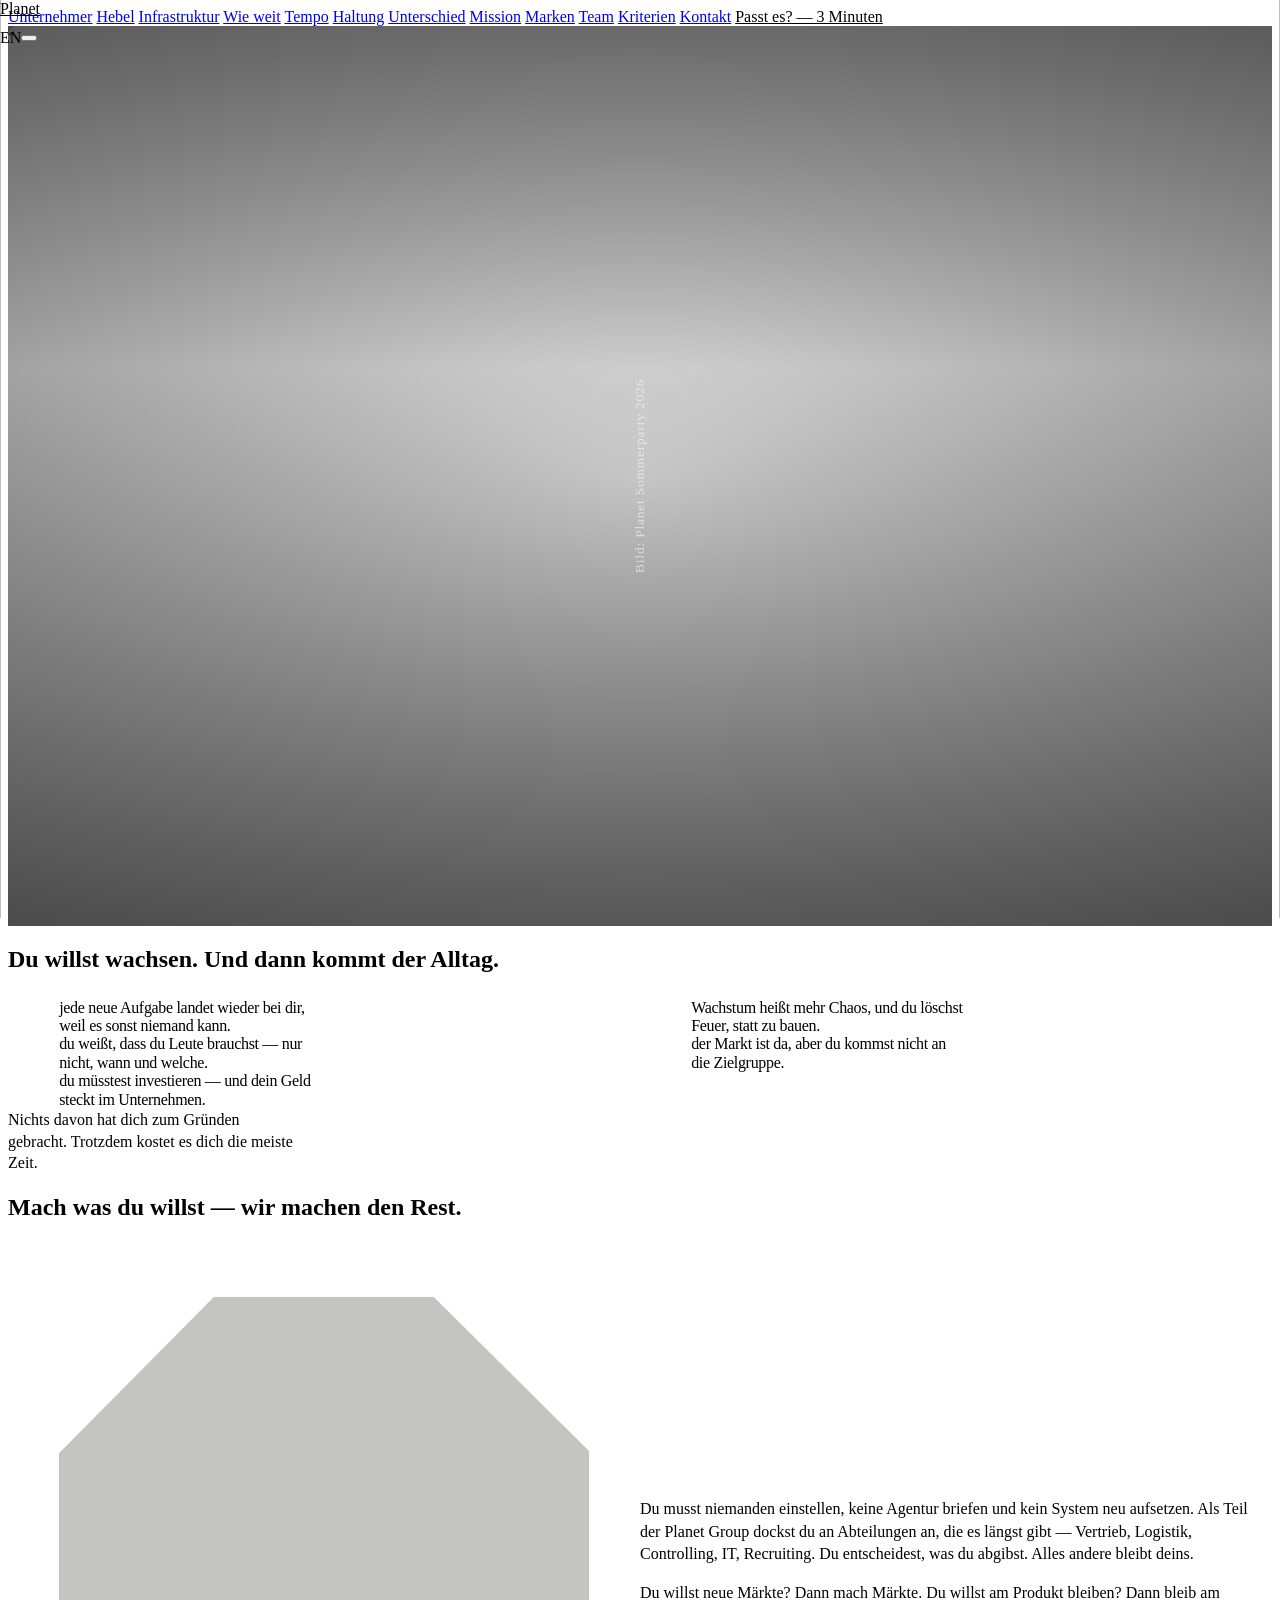
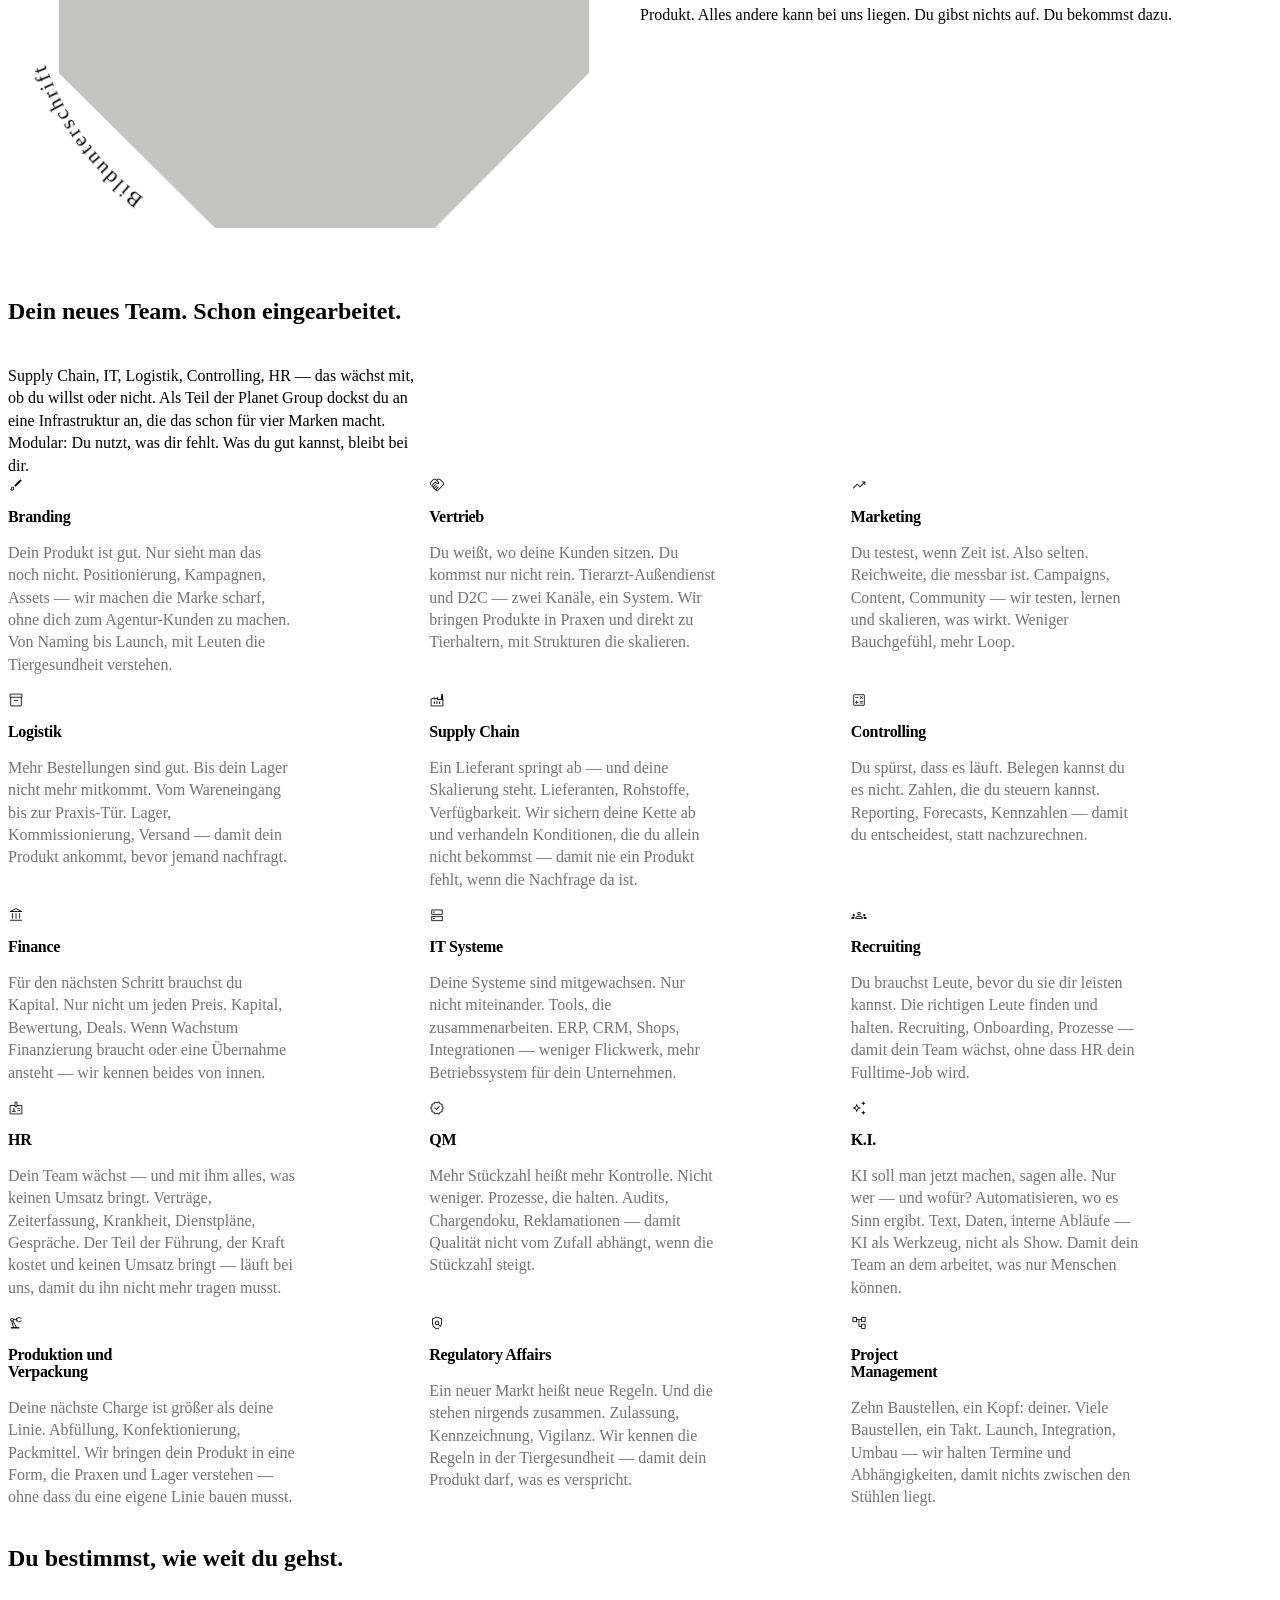
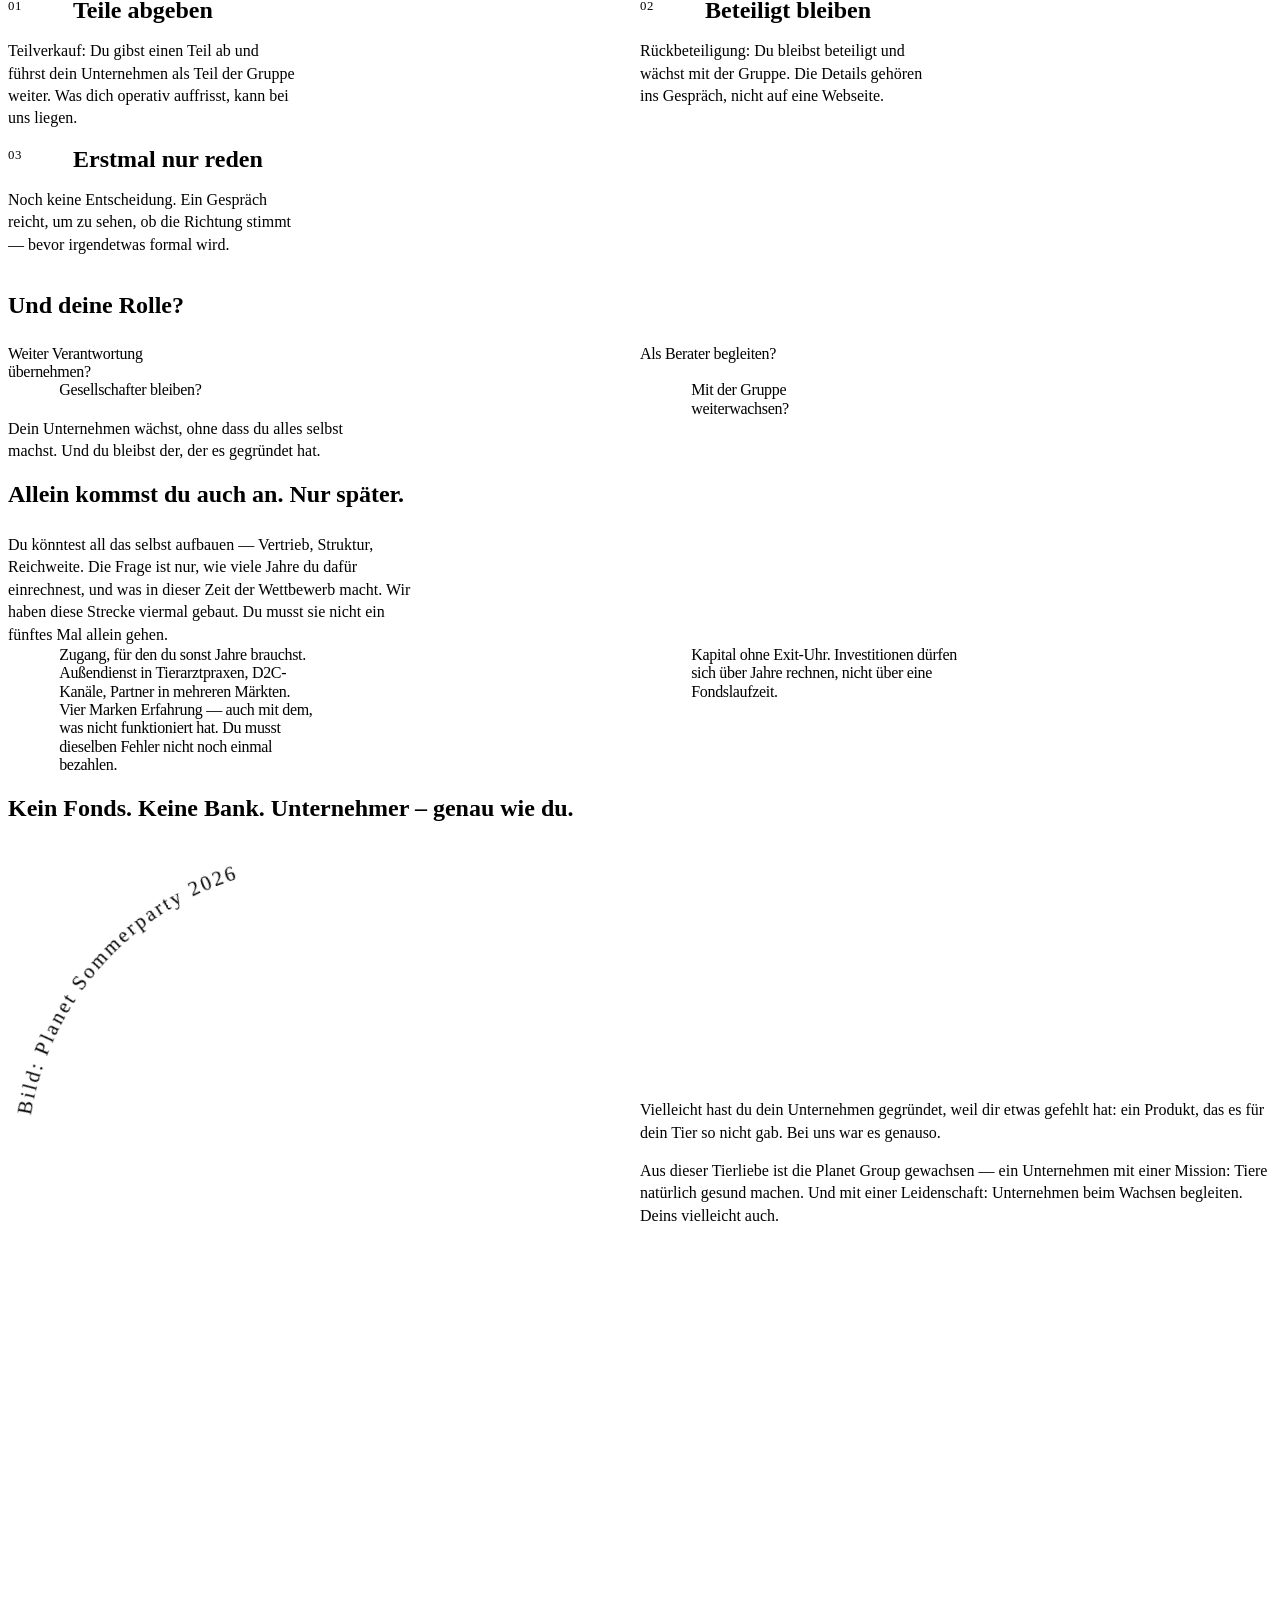
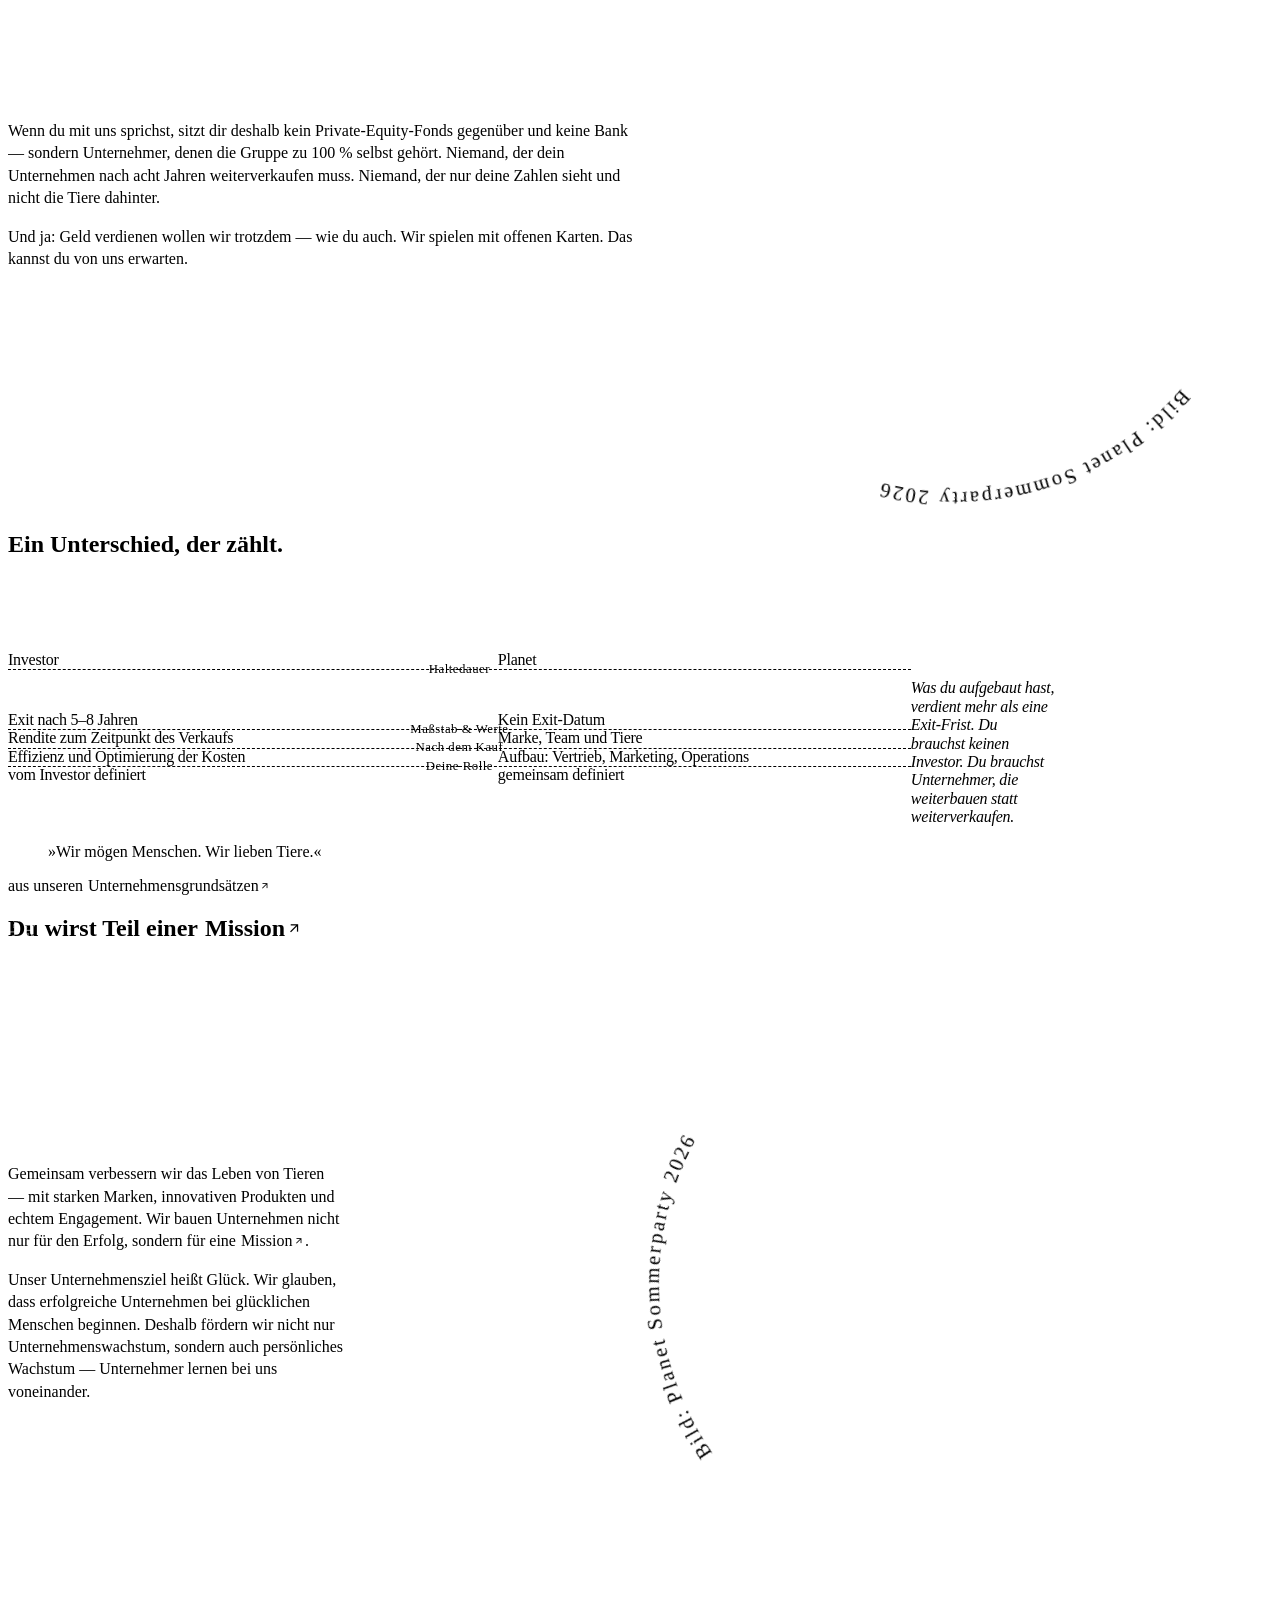
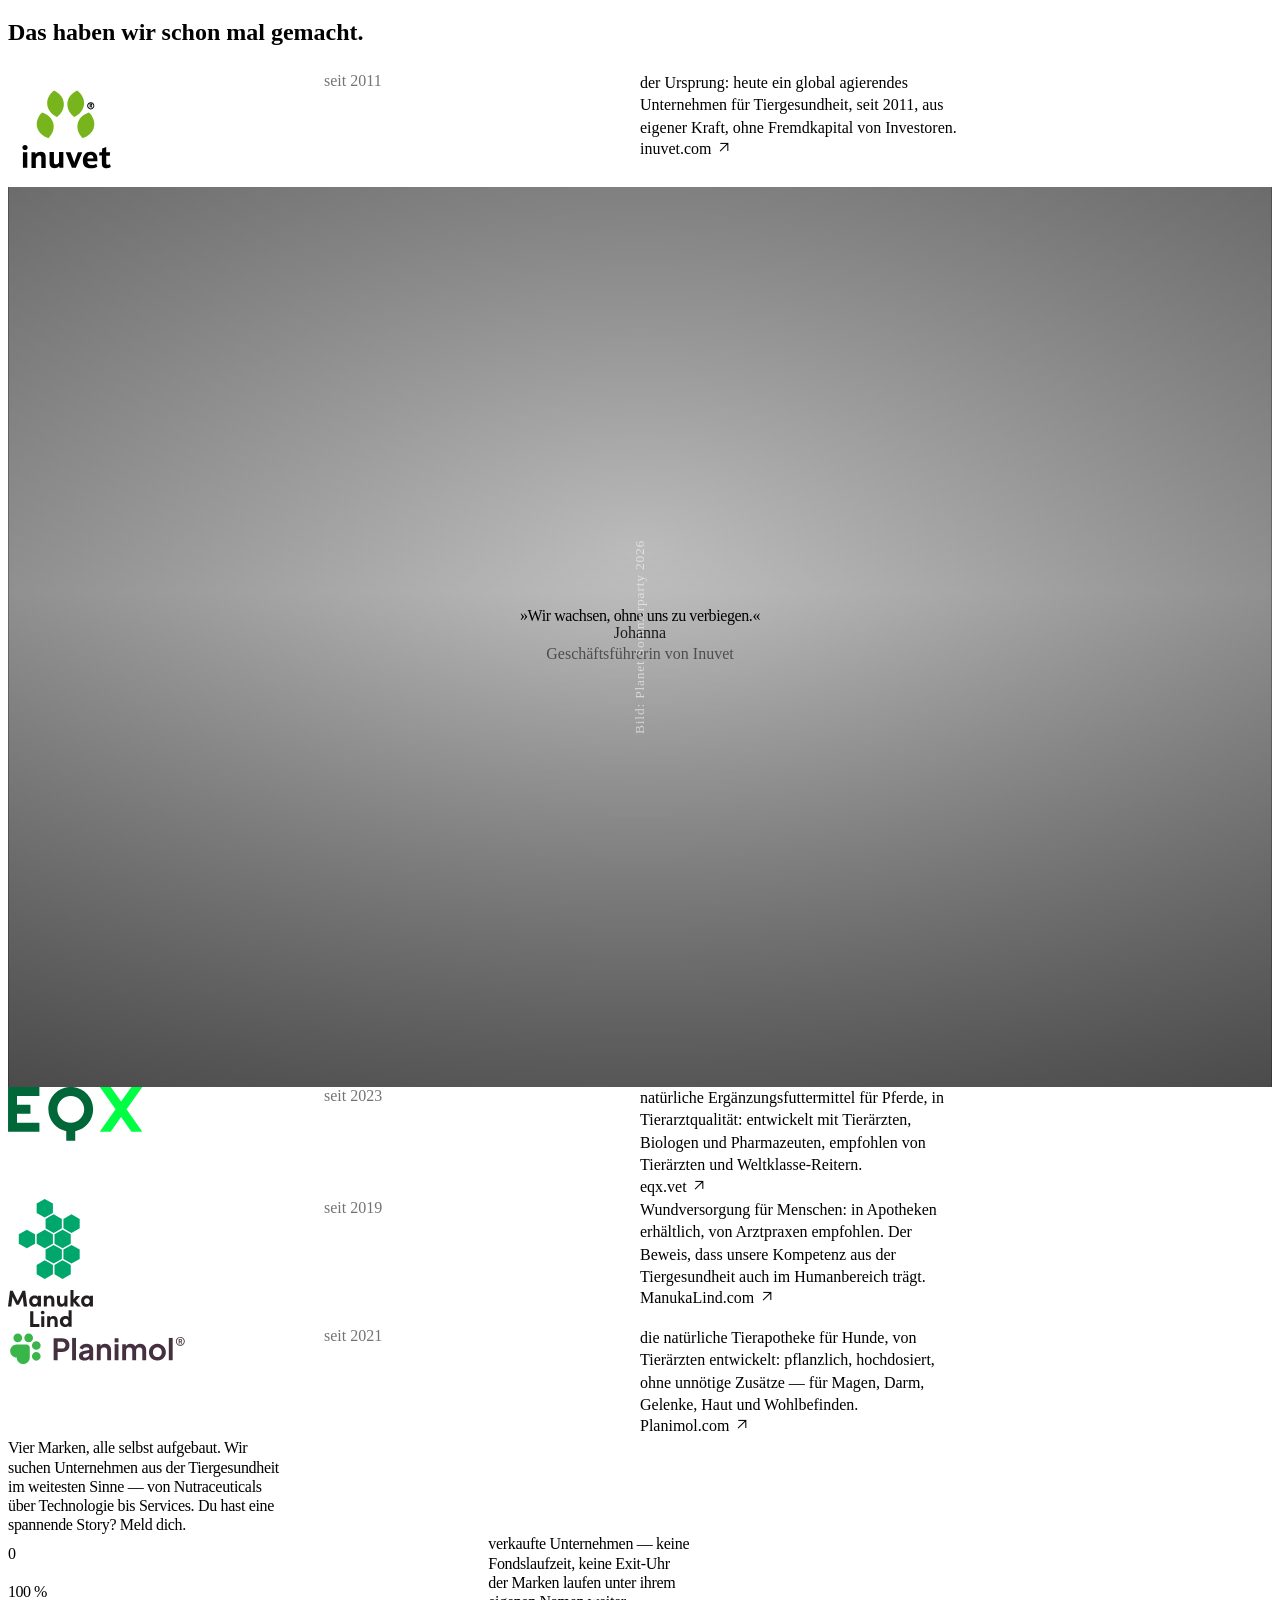
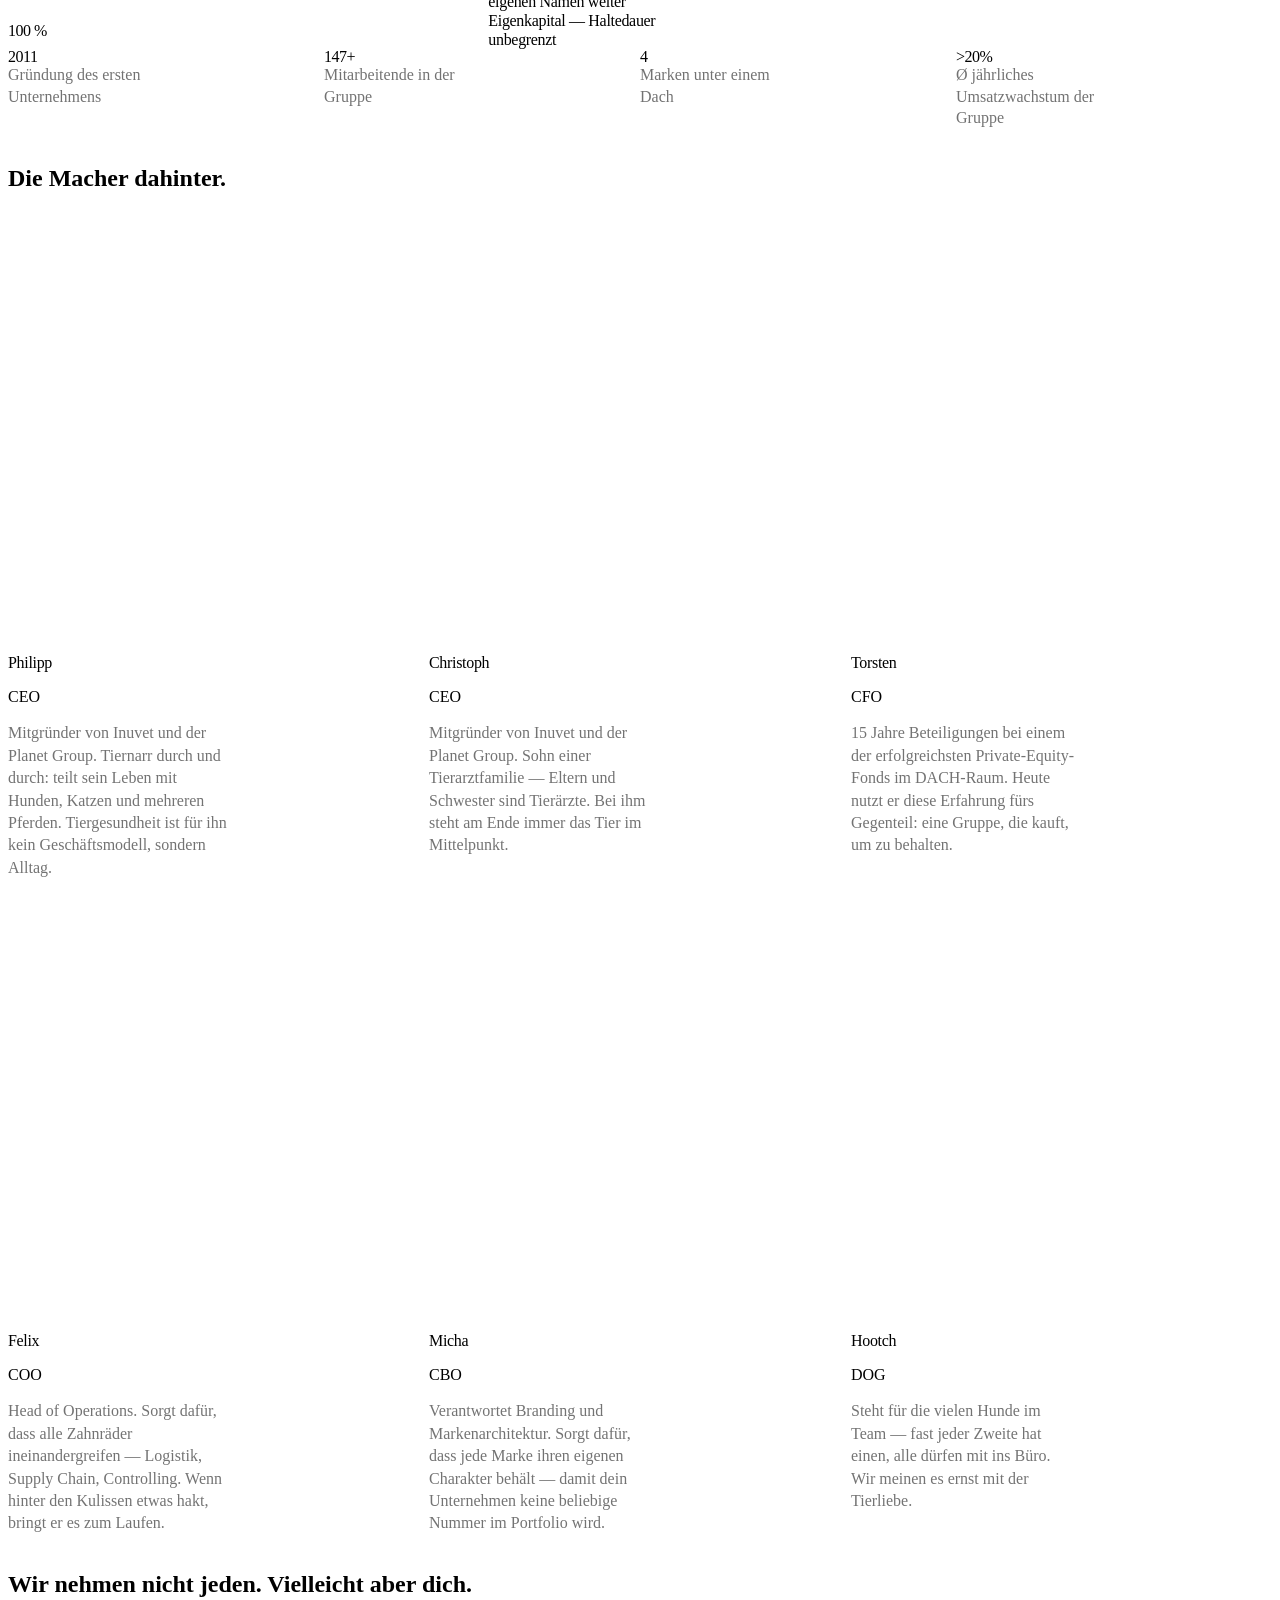
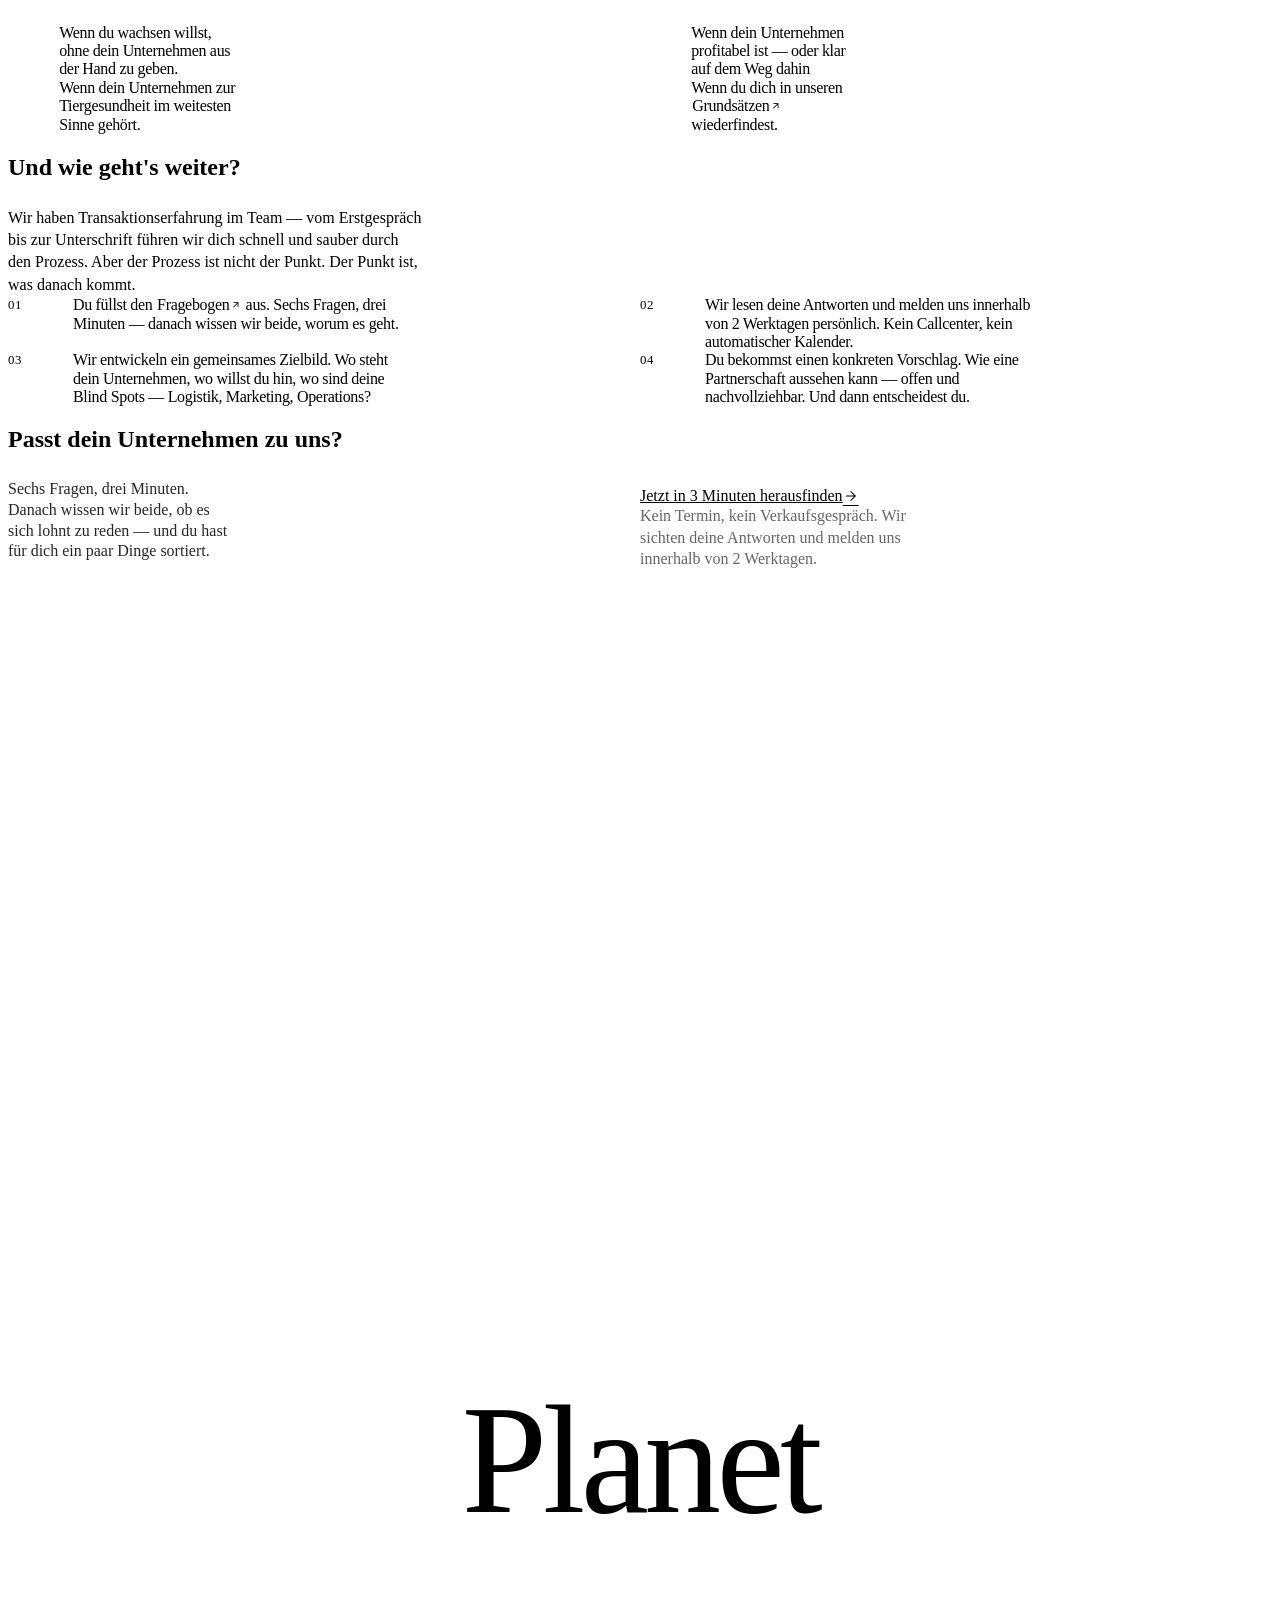
==== commit 778e6704: "Align growth-page path numbers with the next-step cue and add a rotating lever caption. Co-authored-" ====
--- a/planet-website-wachstum.html
+++ b/planet-website-wachstum.html
@@ -343,6 +343,20 @@
       var(--planet-white)
     );
   }
+  #wege.paths-scroll .fit__index {
+    color: color-mix(
+      in srgb,
+      var(--planet-primary) calc((1 - var(--text-invert, 0)) * 100%),
+      var(--planet-white)
+    );
+  }
+  #wege.paths-scroll .fit__rule {
+    background: color-mix(
+      in srgb,
+      var(--planet-primary) calc((1 - var(--text-invert, 0)) * 100%),
+      var(--planet-white)
+    );
+  }
   /* #hebel — gleiches Blau-Band-Muster wie #varianten auf der Nachfolge-Seite */
   #hebel {
     background: transparent;
@@ -360,6 +374,16 @@
       var(--planet-white)
     );
   }
+  #hebel .pillar-orbit__caption text {
+    fill: color-mix(
+      in srgb,
+      var(--planet-primary) calc((1 - var(--text-invert, 0)) * 100%),
+      var(--planet-white)
+    );
+  }
+  #hebel .pillar-orbit__caption text.en { display: none; }
+  body.lang-en #hebel .pillar-orbit__caption text.de { display: none; }
+  body.lang-en #hebel .pillar-orbit__caption text.en { display: block; }
   /* #stats — im Blau-Band von #zahlen */
   #stats {
     background: transparent;
@@ -385,40 +409,16 @@
   .paths__way.flow > * + * { --flow-space: var(--space-3); }
   .paths__head {
     display: flex;
-    align-items: center;
+    align-items: flex-start;
     gap: var(--space-3);
     min-width: 0;
   }
-  .paths__index {
-    flex: none;
-    font-family: var(--planet-font);
-    font-size: clamp(11px, 1vw, 13px);
-    font-weight: var(--weight-body);
-    font-variant-numeric: tabular-nums;
-    letter-spacing: 0.04em;
-    line-height: 1;
-    color: color-mix(
-      in srgb,
-      var(--planet-primary) calc((1 - var(--text-invert, 0)) * 100%),
-      var(--planet-white)
-    );
-  }
-  .paths__rule {
-    flex: none;
-    width: 0;
-    height: var(--line-width);
-    background: color-mix(
-      in srgb,
-      var(--planet-primary) calc((1 - var(--text-invert, 0)) * 100%),
-      var(--planet-white)
-    );
-    transition: width 900ms var(--ease-out);
-  }
-  .paths__way.is-visible .paths__rule {
+  .paths__way.is-visible .fit__rule {
     width: clamp(2rem, 4vw, 3.5rem);
   }
-  .paths__way:nth-child(1).is-visible .paths__rule { transition-delay: 80ms; }
-  .paths__way:nth-child(2).is-visible .paths__rule { transition-delay: 200ms; }
+  .paths__way:nth-child(1).is-visible .fit__rule { transition-delay: 80ms; }
+  .paths__way:nth-child(2).is-visible .fit__rule { transition-delay: 200ms; }
+  .paths__way:nth-child(3).is-visible .fit__rule { transition-delay: 320ms; }
   .paths__way h2 {
     /* gleiche Type Scale wie .section-head h2 */
     max-width: 18ch;
@@ -899,13 +899,9 @@
     .section-head--reveal h2 { clip-path: none; }
     .section-head--reveal.is-visible::after,
     .section-head--reveal::after { width: 100%; }
-    .paths__rule,
-    .paths__way.is-visible .paths__rule {
-      width: clamp(2rem, 4vw, 3.5rem);
-      transition: none;
-    }
     .fit__rule,
-    .fit__item.is-visible .fit__rule {
+    .fit__item.is-visible .fit__rule,
+    .paths__way.is-visible .fit__rule {
       width: clamp(2rem, 4vw, 3.5rem);
       transition: none;
     }
@@ -965,6 +961,9 @@
     #hebel .stance__body p {
       color: var(--planet-white);
     }
+    #hebel .pillar-orbit__caption text {
+      fill: var(--planet-white);
+    }
     #wege {
       --text-invert: 1;
     }
@@ -975,6 +974,8 @@
     #wege.paths-scroll .fit__payoff {
       color: var(--planet-white);
     }
+    #wege.paths-scroll .fit__index { color: var(--planet-white); }
+    #wege.paths-scroll .fit__rule { background: var(--planet-white); }
     #stats {
       --text-invert: 1;
     }
@@ -3328,6 +3329,17 @@
           <div class="pillar-orbit__media">
             <div class="pillar-circle-img" style="background: #c4c4c0;" role="img" aria-label=""></div>
           </div>
+          <svg class="pillar-orbit__caption" viewBox="0 0 100 100" aria-hidden="true" xmlns="http://www.w3.org/2000/svg" xmlns:xlink="http://www.w3.org/1999/xlink">
+            <defs>
+              <path id="orbit-hebel" fill="none" d="M50,50 m-47,0 a47,47 0 1,1 94,0 a47,47 0 1,1 -94,0"/>
+            </defs>
+            <text class="de">
+              <textPath href="#orbit-hebel" xlink:href="#orbit-hebel" startOffset="8%">Bildunterschrift</textPath>
+            </text>
+            <text class="en">
+              <textPath href="#orbit-hebel" xlink:href="#orbit-hebel" startOffset="8%">Caption</textPath>
+            </text>
+          </svg>
         </div>
       </div>
       <div class="stance__body flow reveal-slide-right">
@@ -3500,9 +3512,9 @@
     <div class="paths__grid reveal">
       <article class="paths__way paths__way--a flow reveal">
         <div class="paths__head">
-          <div class="paths__cue" aria-hidden="true">
-            <span class="paths__index">01</span>
-            <span class="paths__rule"></span>
+          <div class="fit__cue" aria-hidden="true">
+            <span class="fit__index">01</span>
+            <span class="fit__rule"></span>
           </div>
           <h2><span class="de">Teile abgeben</span><span class="en">Hand over parts</span></h2>
         </div>
@@ -3515,9 +3527,9 @@
       </article>
       <article class="paths__way paths__way--b flow reveal">
         <div class="paths__head">
-          <div class="paths__cue" aria-hidden="true">
-            <span class="paths__index">02</span>
-            <span class="paths__rule"></span>
+          <div class="fit__cue" aria-hidden="true">
+            <span class="fit__index">02</span>
+            <span class="fit__rule"></span>
           </div>
           <h2><span class="de">Beteiligt bleiben</span><span class="en">Stay invested</span></h2>
         </div>
@@ -3530,9 +3542,9 @@
       </article>
       <article class="paths__way paths__way--c flow reveal">
         <div class="paths__head">
-          <div class="paths__cue" aria-hidden="true">
-            <span class="paths__index">03</span>
-            <span class="paths__rule"></span>
+          <div class="fit__cue" aria-hidden="true">
+            <span class="fit__index">03</span>
+            <span class="fit__rule"></span>
           </div>
           <h2><span class="de">Erstmal nur reden</span><span class="en">Just talk first</span></h2>
         </div>
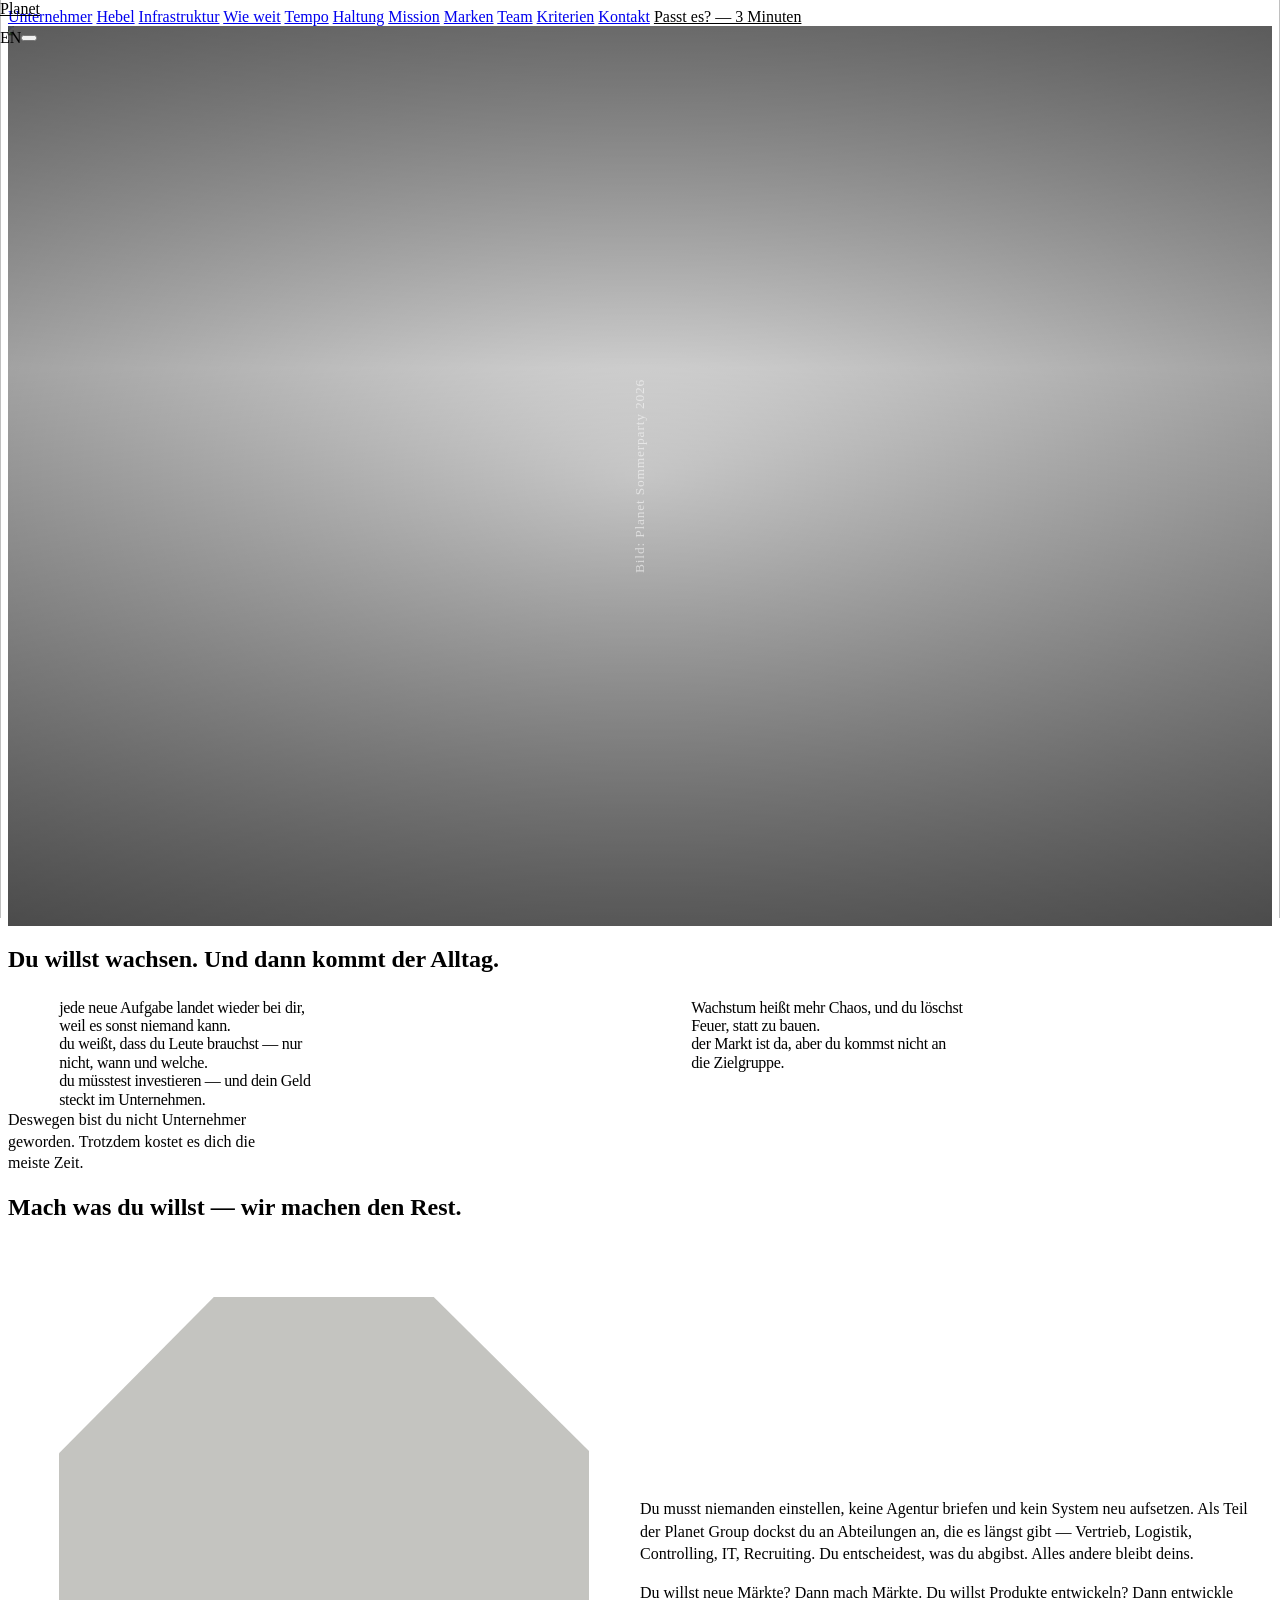
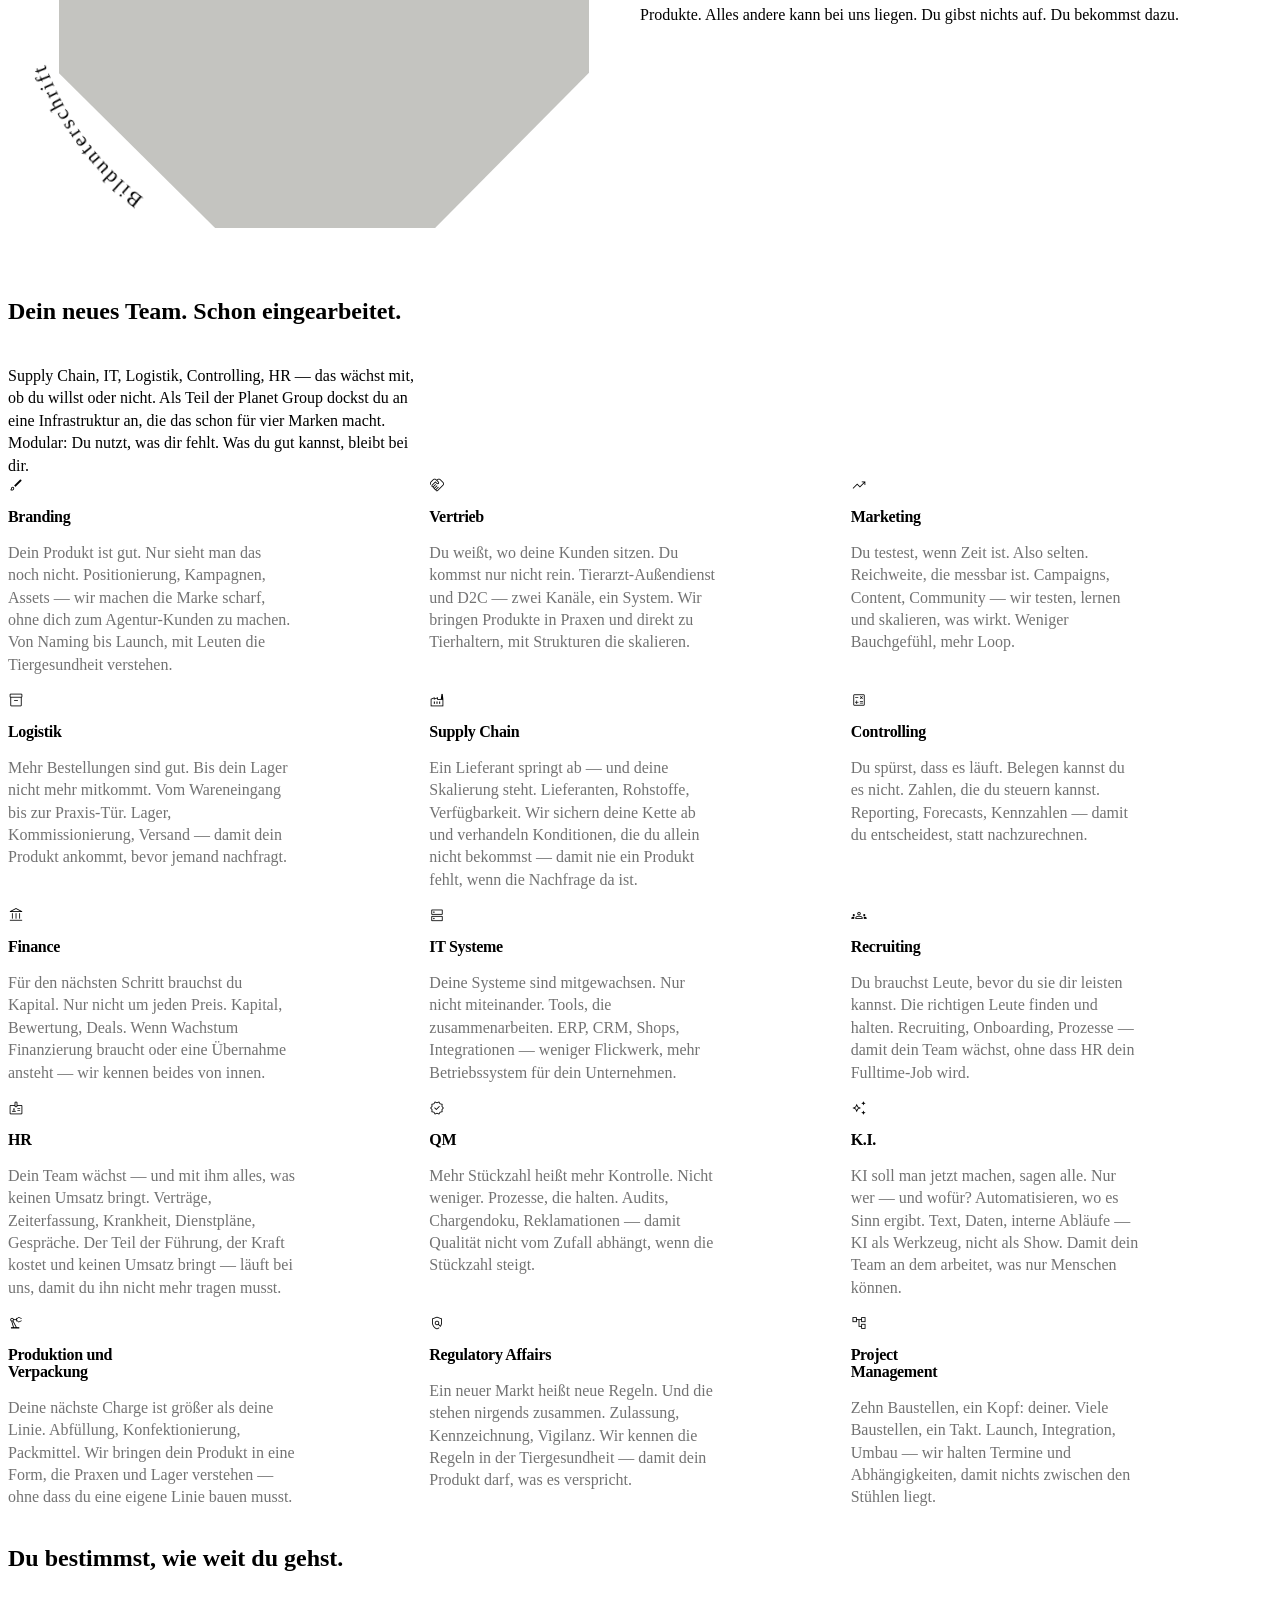
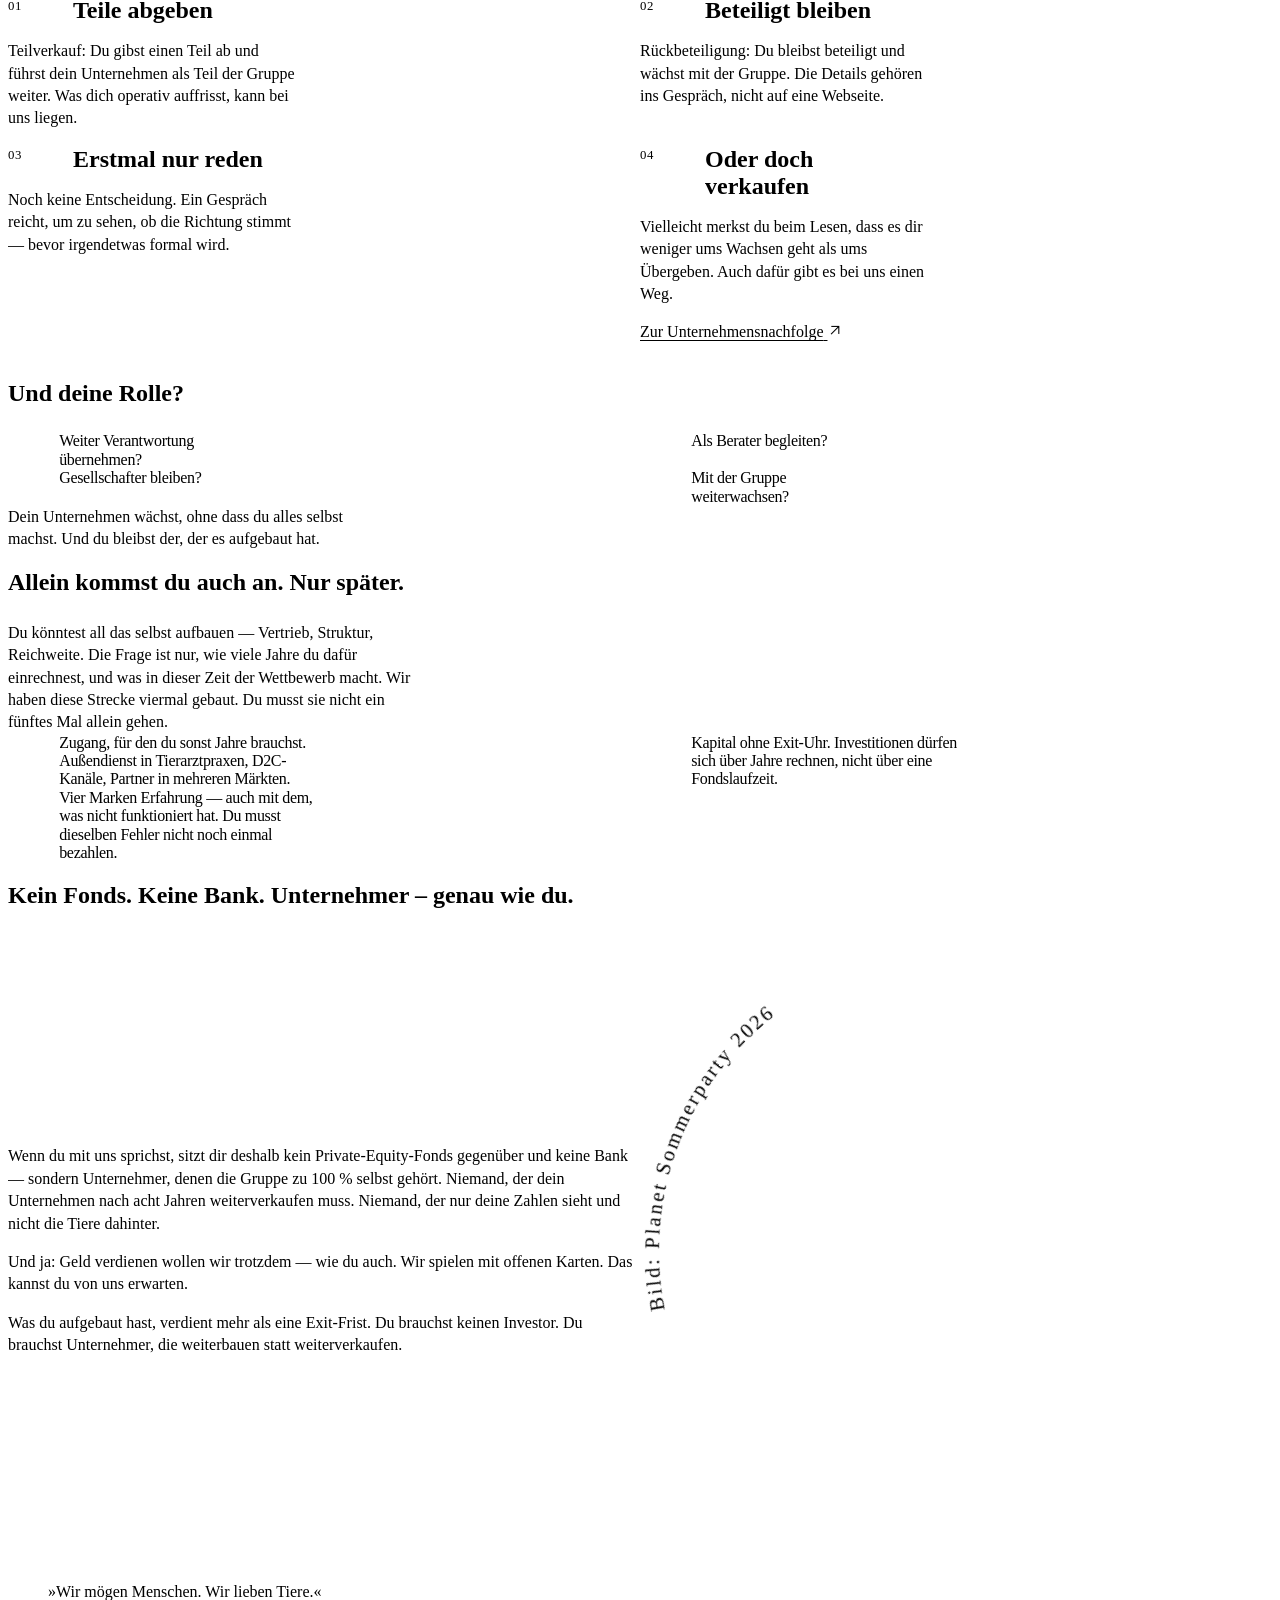
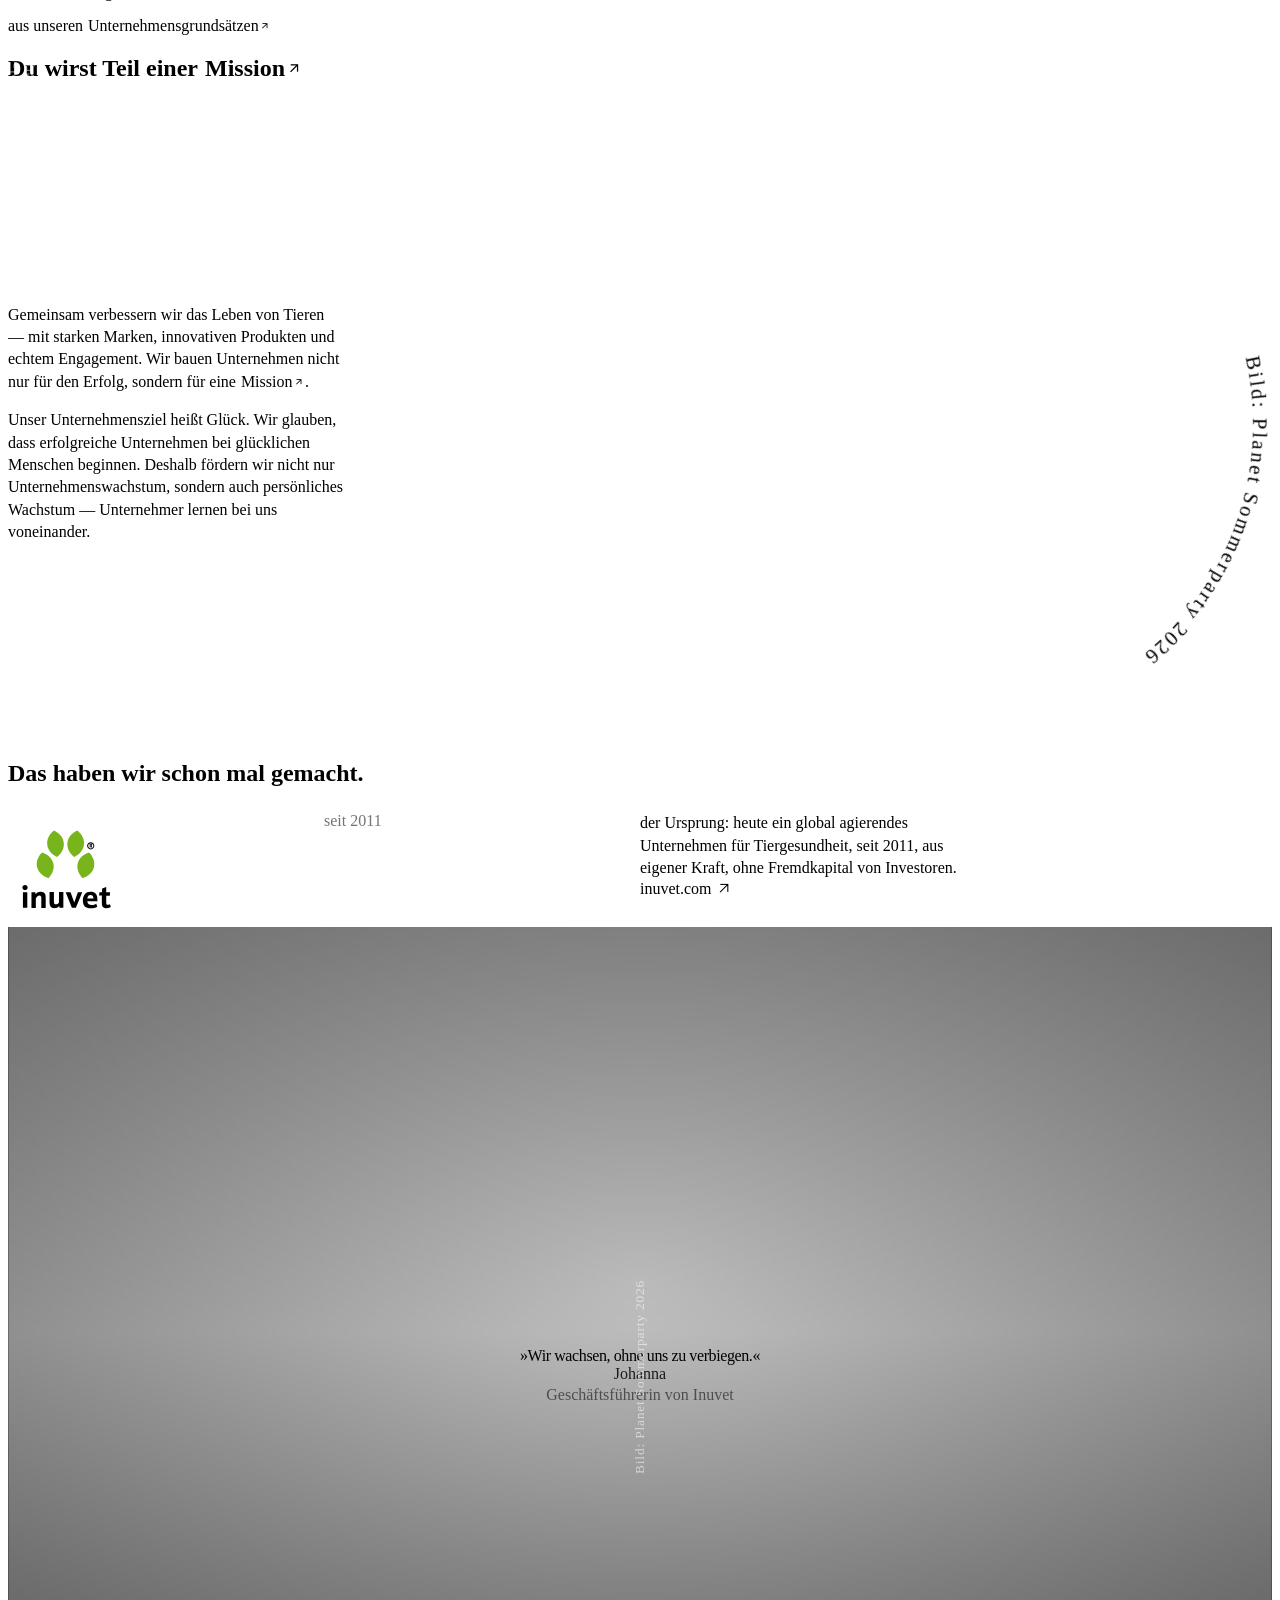
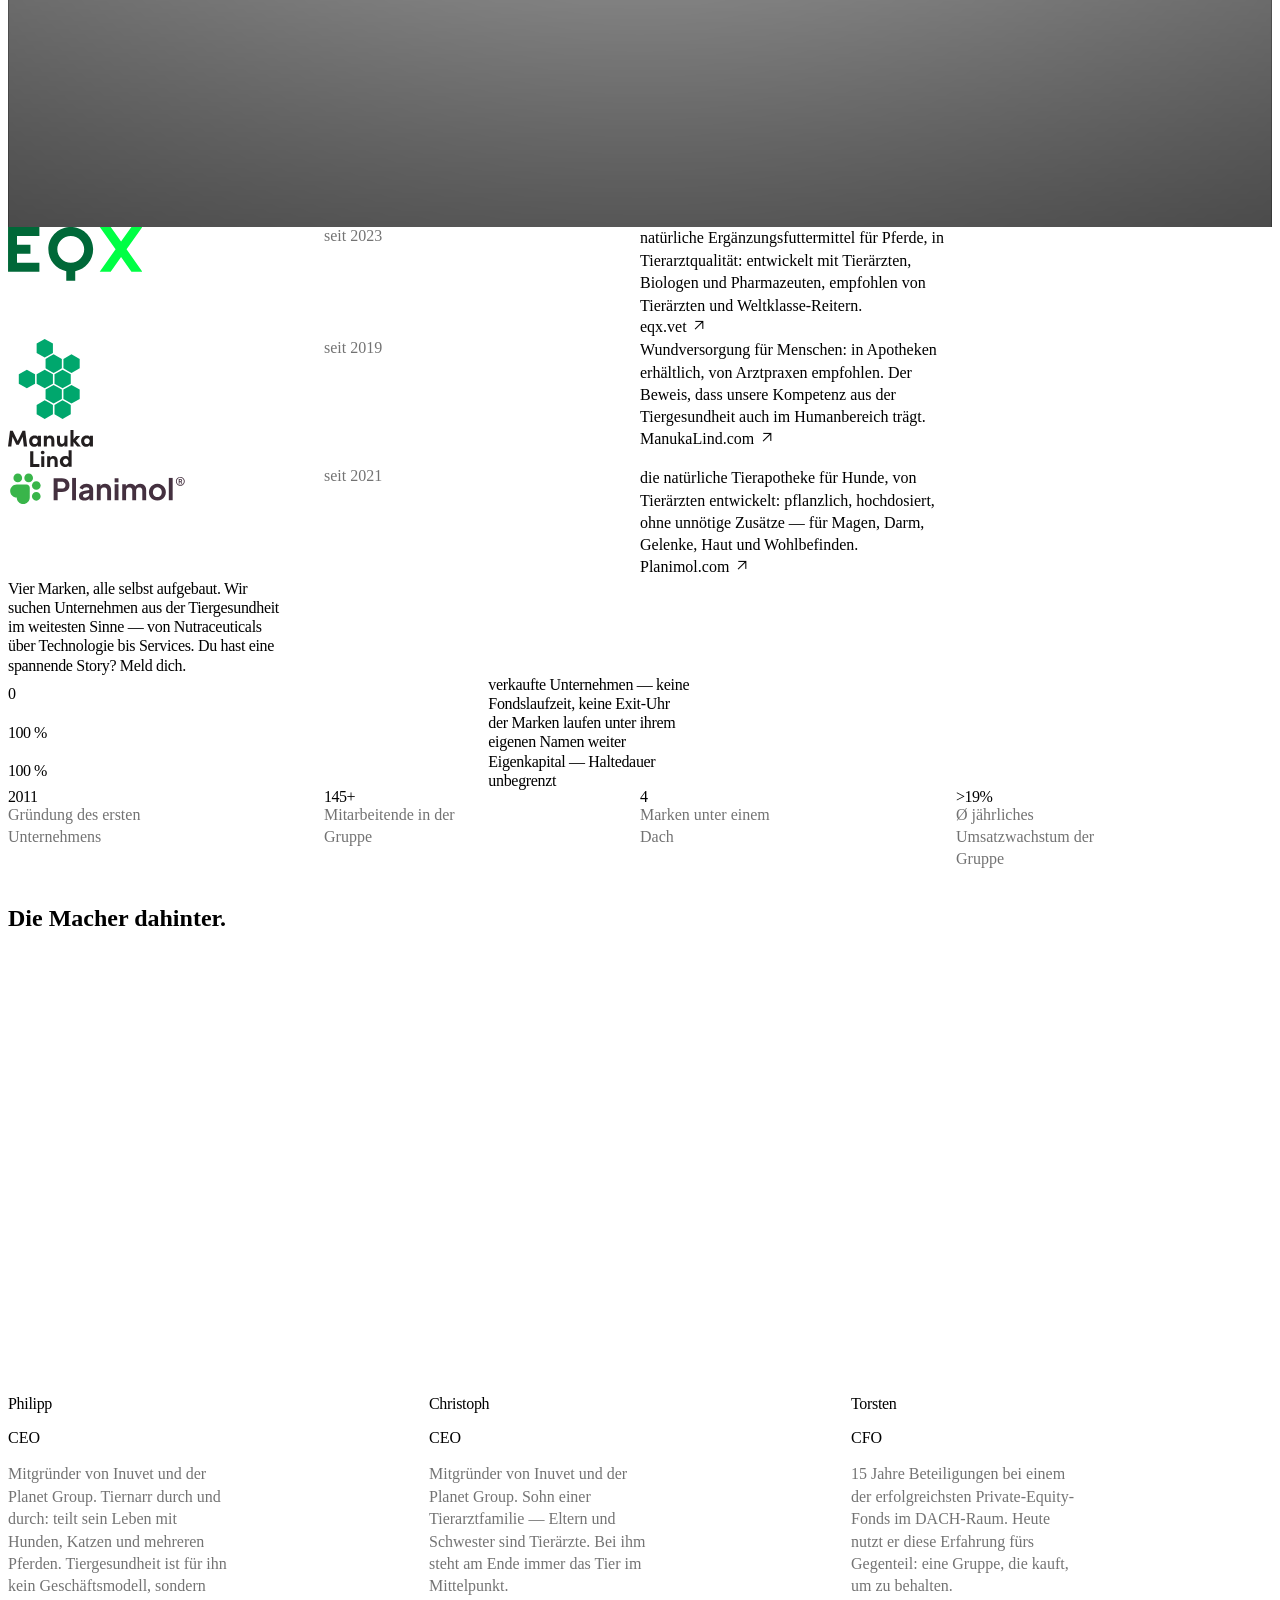
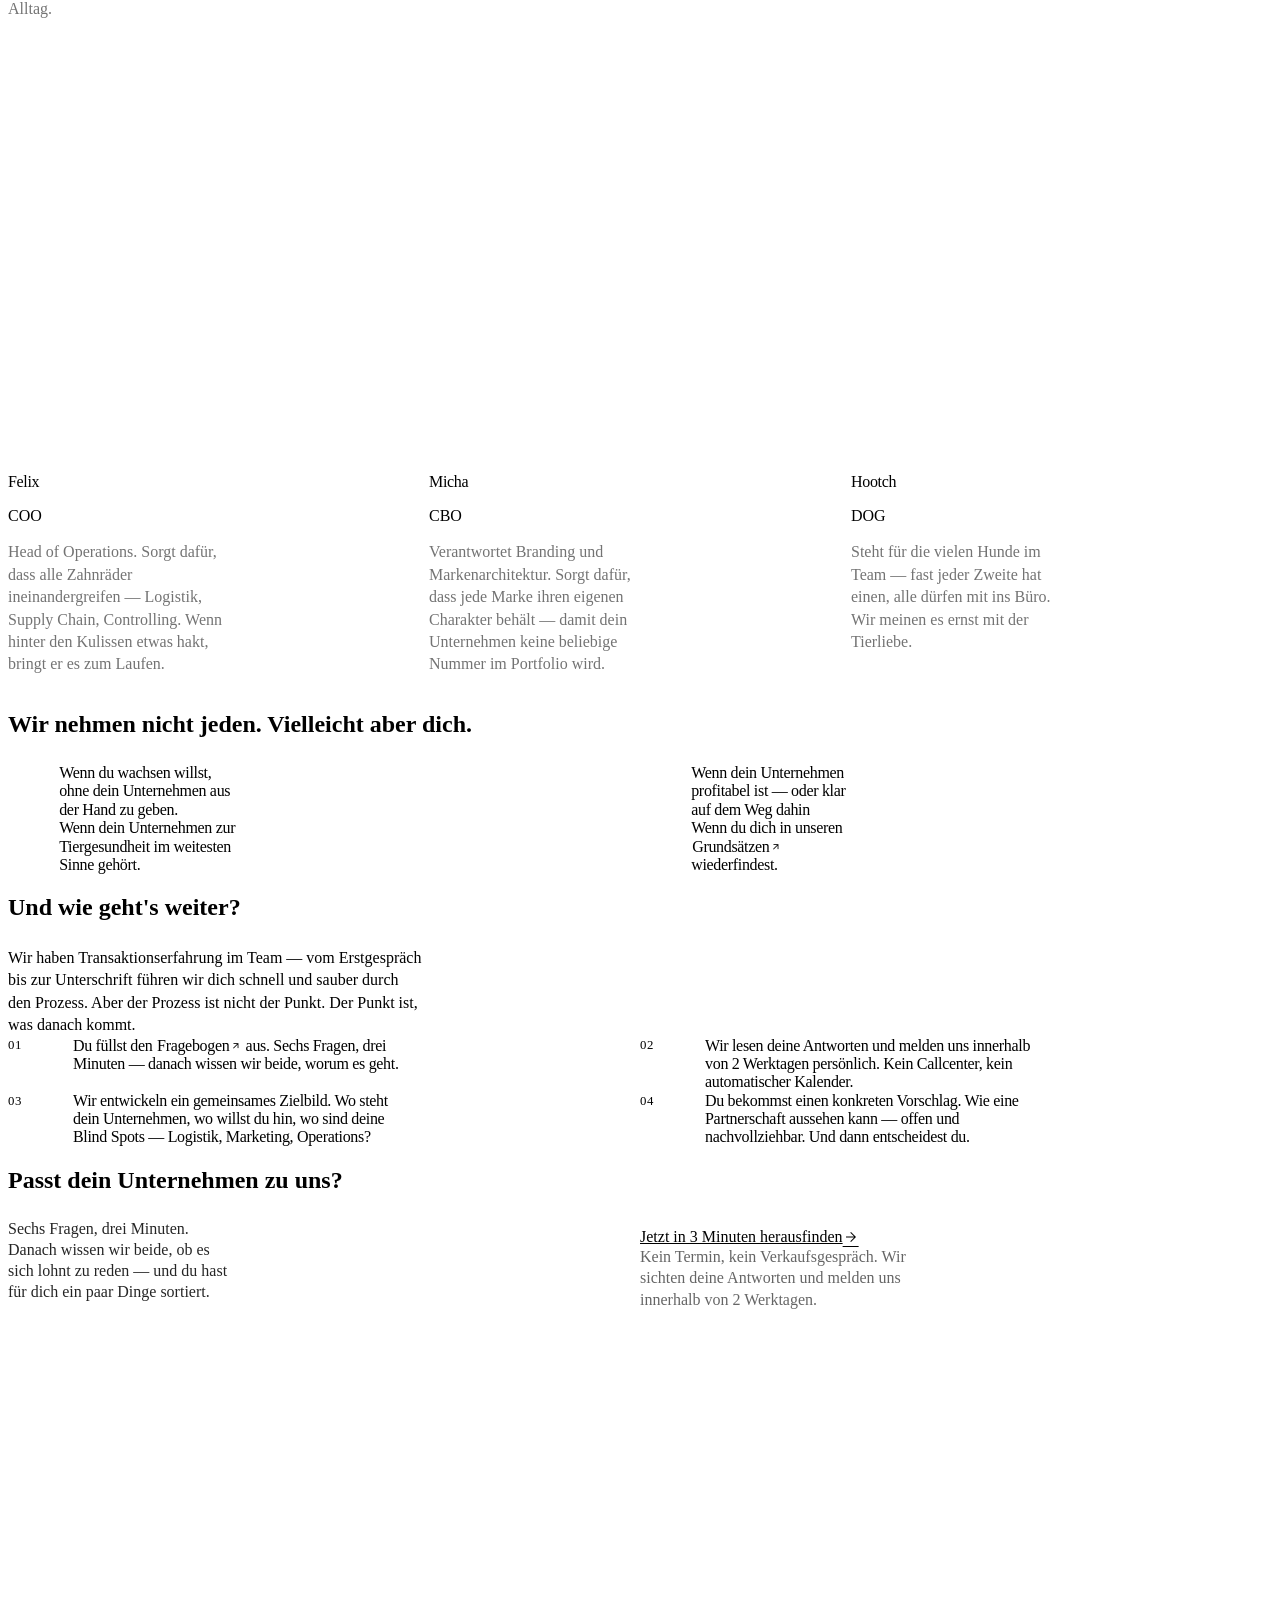
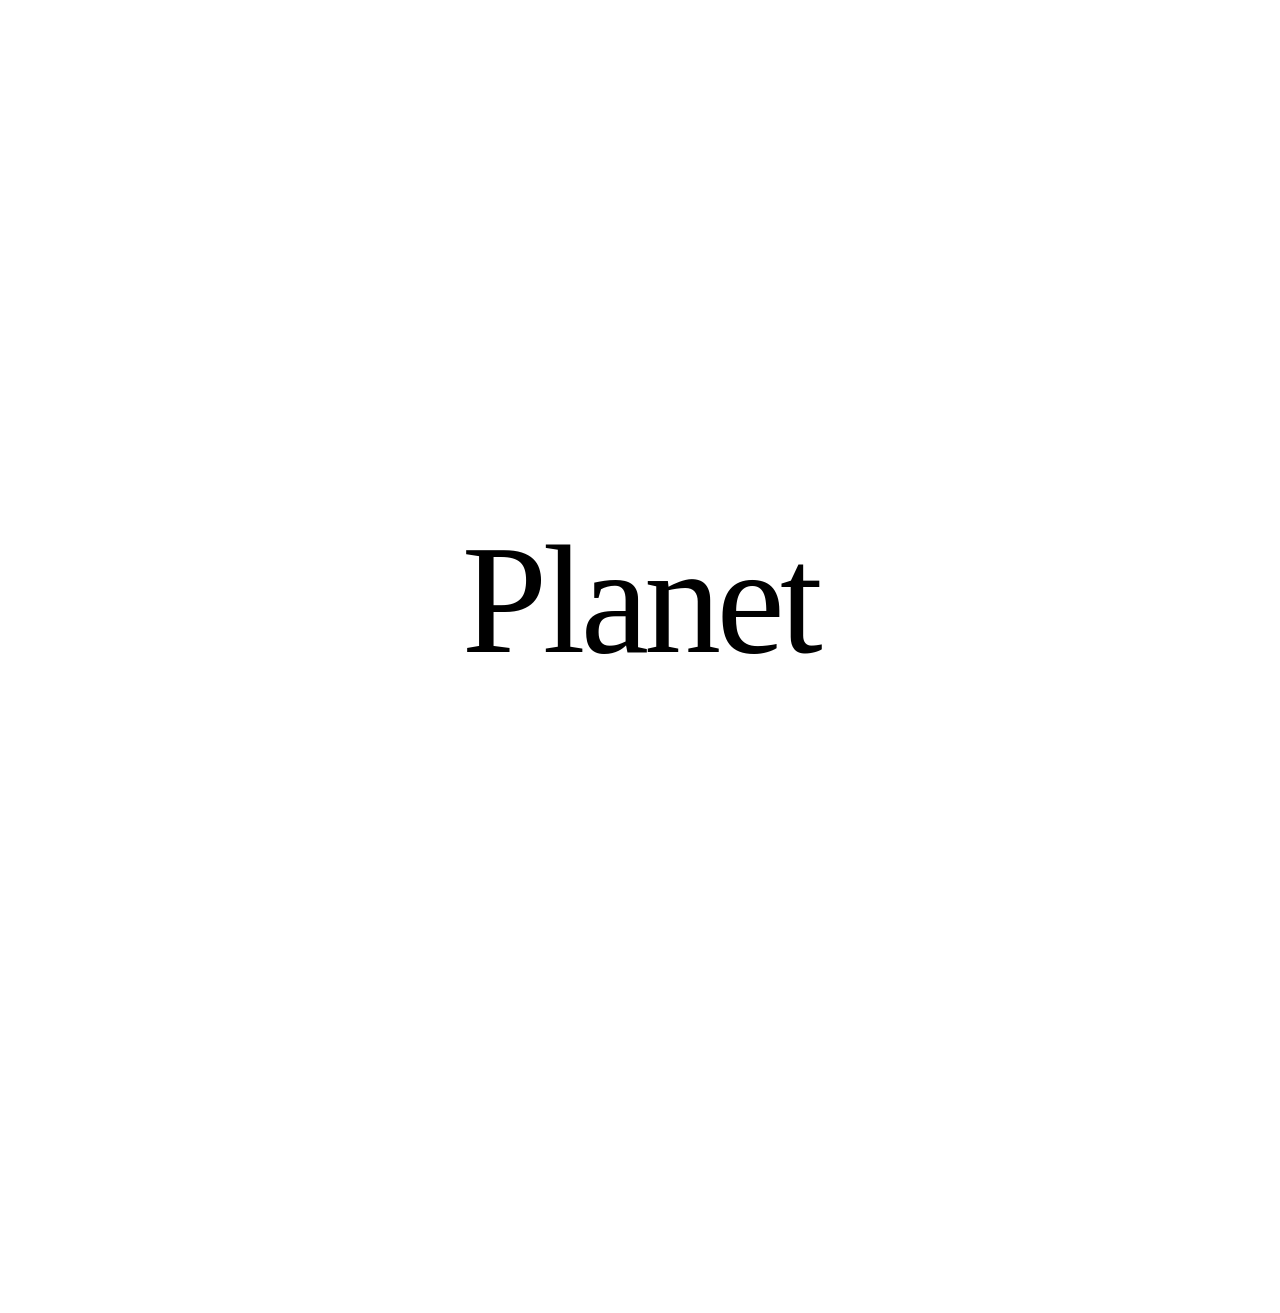
==== commit e8b1b471: "Open the growth page to owners who bought in, and point sellers to succession. The comparison table " ====
--- a/planet-website-wachstum.html
+++ b/planet-website-wachstum.html
@@ -3,7 +3,7 @@
 <head>
 <meta charset="UTF-8">
 <meta name="viewport" content="width=device-width, initial-scale=1.0">
-<title>Planet — Wachstum für Gründer in der Tiergesundheit</title>
+<title>Planet — Wachstum für Unternehmer in der Tiergesundheit</title>
 <link rel="icon" href="assets/favicon.svg" type="image/svg+xml">
 <link rel="icon" href="assets/favicon-32.png" type="image/png" sizes="32x32">
 <link rel="apple-touch-icon" href="assets/apple-touch-icon.png">
@@ -289,18 +289,19 @@
     line-height: 1.4;
     color: var(--planet-black);
   }
-  /* #karten — Blau über html-Scroll-Farbe, Sektion transparent (keine Ränder) */
-  #karten {
+  /* #haltung — Blau über html-Scroll-Farbe, Sektion transparent (keine Ränder) */
+  #haltung {
     background: transparent;
   }
-  #karten .stance__body p {
+  #haltung .section-head h2,
+  #haltung .stance__body p {
     color: color-mix(
       in srgb,
       var(--planet-black) calc((1 - var(--text-invert, 0)) * 100%),
       var(--planet-white)
     );
   }
-  #karten .pillar-orbit__caption text {
+  #haltung .pillar-orbit__caption text {
     fill: color-mix(
       in srgb,
       var(--planet-primary) calc((1 - var(--text-invert, 0)) * 100%),
@@ -419,6 +420,16 @@
   .paths__way:nth-child(1).is-visible .fit__rule { transition-delay: 80ms; }
   .paths__way:nth-child(2).is-visible .fit__rule { transition-delay: 200ms; }
   .paths__way:nth-child(3).is-visible .fit__rule { transition-delay: 320ms; }
+  .paths__way:nth-child(4).is-visible .fit__rule { transition-delay: 440ms; }
+  #wege .paths__body a {
+    color: inherit;
+    text-decoration: underline;
+    text-underline-offset: 0.18em;
+  }
+  #wege .paths__body a .material-symbols-outlined {
+    font-size: 1.05em;
+    vertical-align: -0.12em;
+  }
   .paths__way h2 {
     /* gleiche Type Scale wie .section-head h2 */
     max-width: 18ch;
@@ -945,13 +956,14 @@
       transition: none;
     }
     #plattform.plattform-scroll { background: transparent; }
-    #karten {
+    #haltung {
       --text-invert: 1;
     }
-    #karten .stance__body p {
+    #haltung .section-head h2,
+    #haltung .stance__body p {
       color: var(--planet-white);
     }
-    #karten .pillar-orbit__caption text {
+    #haltung .pillar-orbit__caption text {
       fill: var(--planet-white);
     }
     #hebel {
@@ -982,9 +994,6 @@
     #stats .stat-strip__num,
     #stats .stat-strip__label {
       color: var(--planet-white);
-    }
-    #unterschied {
-      --text-invert: 1;
     }
     #weiter {
       --text-invert: 1;
@@ -1875,13 +1884,6 @@
     padding: var(--space-10) 0;
     background: transparent;
   }
-  #unterschied .section-head h2 {
-    color: color-mix(
-      in srgb,
-      var(--planet-black) calc((1 - var(--text-invert, 0)) * 100%),
-      var(--planet-white)
-    );
-  }
   .compare .section-head--reveal::after {
     background: var(--line-color);
   }
@@ -2922,7 +2924,6 @@
     <a class="nav-overlay-link" href="#wege"><span class="de">Wie weit</span><span class="en">How far</span></a>
     <a class="nav-overlay-link" href="#tempo"><span class="de">Tempo</span><span class="en">Pace</span></a>
     <a class="nav-overlay-link" href="#haltung"><span class="de">Haltung</span><span class="en">Who we are</span></a>
-    <a class="nav-overlay-link" href="#unterschied"><span class="de">Unterschied</span><span class="en">Why us</span></a>
     <a class="nav-overlay-link" href="#mission"><span class="de">Mission</span><span class="en">Mission</span></a>
     <a class="nav-overlay-link" href="#marken"><span class="de">Marken</span><span class="en">Brands</span></a>
     <a class="nav-overlay-link" href="#team"><span class="de">Team</span><span class="en">Team</span></a>
@@ -3305,8 +3306,8 @@
       </li>
     </ul>
     <p class="stance-lines__close reveal">
-      <span class="de">Nichts davon hat dich zum Gründen gebracht. Trotzdem kostet es dich die meiste Zeit.</span>
-      <span class="en">None of this is why you started a company. It still takes up most of your time.</span>
+      <span class="de">Deswegen bist du nicht Unternehmer geworden. Trotzdem kostet es dich die meiste Zeit.</span>
+      <span class="en">That’s not why you became an entrepreneur. It still takes up most of your time.</span>
     </p>
   </div>
 </section>
@@ -3348,8 +3349,8 @@
           <span class="en">You don’t need to hire anyone, brief an agency or set up a new system. As part of Planet Group you plug into departments that already exist — sales, logistics, controlling, IT, recruiting. You decide what you hand over. Everything else stays yours.</span>
         </p>
         <p>
-          <span class="de">Du willst neue Märkte? Dann mach Märkte. Du willst am Produkt bleiben? Dann bleib am Produkt. Alles andere kann bei uns liegen. Du gibst nichts auf. Du bekommst dazu.</span>
-          <span class="en">You want new markets? Then do markets. You want to stay with the product? Then stay with the product. Everything else can sit with us. You’re not giving anything up. You’re gaining.</span>
+          <span class="de">Du willst neue Märkte? Dann mach Märkte. Du willst Produkte entwickeln? Dann entwickle Produkte. Alles andere kann bei uns liegen. Du gibst nichts auf. Du bekommst dazu.</span>
+          <span class="en">You want new markets? Then do markets. You want to develop products? Then develop products. Everything else can sit with us. You’re not giving anything up. You’re gaining.</span>
         </p>
       </div>
     </div>
@@ -3555,6 +3556,28 @@
           </p>
         </div>
       </article>
+      <article class="paths__way paths__way--c flow reveal">
+        <div class="paths__head">
+          <div class="fit__cue" aria-hidden="true">
+            <span class="fit__index">04</span>
+            <span class="fit__rule"></span>
+          </div>
+          <h2><span class="de">Oder doch verkaufen</span><span class="en">Or sell after all</span></h2>
+        </div>
+        <div class="paths__body flow">
+          <p>
+            <span class="de">Vielleicht merkst du beim Lesen, dass es dir weniger ums Wachsen geht als ums Übergeben. Auch dafür gibt es bei uns einen Weg.</span>
+            <span class="en">Maybe while reading you realise this is less about growing than about handing over. There’s a path for that with us too.</span>
+          </p>
+          <p>
+            <a href="planet-website-nachfolge.html">
+              <span class="de">Zur Unternehmensnachfolge</span>
+              <span class="en">To business succession</span>
+              <span class="material-symbols-outlined" aria-hidden="true">arrow_outward</span>
+            </a>
+          </p>
+        </div>
+      </article>
     </div>
     <div class="section-head section-head--reveal reveal fit__subhead">
       <div>
@@ -3595,8 +3618,8 @@
       </li>
     </ul>
     <p class="fit__payoff reveal">
-      <span class="de">Dein Unternehmen wächst, ohne dass du alles selbst machst. Und du bleibst der, der es gegründet hat.</span>
-      <span class="en">The company grows without you doing all of it yourself. And you stay the one who started it.</span>
+      <span class="de">Dein Unternehmen wächst, ohne dass du alles selbst machst. Und du bleibst der, der es aufgebaut hat.</span>
+      <span class="en">The company grows without you doing all of it yourself. And you stay the person who built it.</span>
     </p>
   </div>
 </section>
@@ -3643,22 +3666,37 @@
   </div>
 </section>
 
-<!-- HALTUNG -->
-<section class="stance" id="haltung">
+<!-- HALTUNG → ZITAT → MISSION — ein Blau-Band -->
+<div data-band-blue>
+<section class="stance stance--flip" id="haltung">
   <div class="container">
     <div class="section-head section-head--bottom section-head--reveal reveal">
       <div>
         <h2>
           <span class="de">Kein Fonds. Keine Bank. Unternehmer – genau wie du.</span>
-          <span class="en">Not a fund. Not a bank. Founders — like you.</span>
+          <span class="en">Not a fund. Not a bank. Entrepreneurs — like you.</span>
         </h2>
       </div>
     </div>
     <div class="stance__grid">
+      <div class="stance__body flow reveal-slide-left">
+        <p>
+          <span class="de">Wenn du mit uns sprichst, sitzt dir deshalb kein Private-Equity-Fonds gegenüber und keine Bank — sondern Unternehmer, denen die Gruppe zu 100&nbsp;% selbst gehört. Niemand, der dein Unternehmen nach acht Jahren weiterverkaufen muss. Niemand, der nur deine Zahlen sieht und nicht die Tiere dahinter.</span>
+          <span class="en">When you sit down with us, there is no PE fund across the table. No bank. Founders who own the group, 100%. Nobody who has to sell your company after eight years. Nobody who only sees the numbers and misses the animals.</span>
+        </p>
+        <p>
+          <span class="de">Und ja: Geld verdienen wollen wir trotzdem — wie du auch. Wir spielen mit offenen Karten. Das kannst du von uns erwarten.</span>
+          <span class="en">And yes — we want to make money. Same as you. We’ll put that on the table. You can hold us to it.</span>
+        </p>
+        <p>
+          <span class="de">Was du aufgebaut hast, verdient mehr als eine Exit-Frist. Du brauchst keinen Investor. Du brauchst Unternehmer, die weiterbauen statt weiterverkaufen.</span>
+          <span class="en">What you’ve built deserves more than an exit deadline. You don’t need an investor. You need entrepreneurs who keep building instead of selling on.</span>
+        </p>
+      </div>
       <div class="stance__media reveal-scale">
         <div class="pillar-orbit">
           <div class="pillar-orbit__media">
-            <div class="pillar-circle-img" style="background-image: url('assets/images/326---Inuvet-Sommerfest-2026_Tag-01_326.jpg');" role="img" aria-label=""></div>
+            <div class="pillar-circle-img" style="background-image: url('assets/images/273---Inuvet-Sommerfest-2026_Tag-01_273.jpg');" role="img" aria-label=""></div>
           </div>
           <svg class="pillar-orbit__caption" viewBox="0 0 100 100" aria-hidden="true" xmlns="http://www.w3.org/2000/svg" xmlns:xlink="http://www.w3.org/1999/xlink">
             <defs>
@@ -3670,121 +3708,6 @@
           </svg>
         </div>
       </div>
-      <div class="stance__body flow reveal-slide-right">
-        <p>
-          <span class="de">Vielleicht hast du dein Unternehmen gegründet, weil dir etwas gefehlt hat: ein Produkt, das es für dein Tier so nicht gab. Bei uns war es genauso.</span>
-          <span class="en">Maybe you started the company because something was missing: a product that didn’t exist for your animal. Same for us.</span>
-        </p>
-        <p>
-          <span class="de">Aus dieser Tierliebe ist die Planet Group gewachsen — ein Unternehmen mit einer Mission: Tiere natürlich gesund machen. Und mit einer Leidenschaft: Unternehmen beim Wachsen begleiten. Deins vielleicht auch.</span>
-          <span class="en">Out of that love of animals, Planet Group grew — a company with a mission: keep animals healthy, naturally. And a passion: help companies grow. Yours, maybe.</span>
-        </p>
-      </div>
-    </div>
-  </div>
-</section>
-
-<!-- KARTEN → UNTERSCHIED → ZITAT → MISSION — ein Blau-Band -->
-<div data-band-blue>
-<section class="stance stance--flip" id="karten">
-  <div class="container">
-    <div class="stance__grid">
-      <div class="stance__body flow reveal-slide-left">
-        <p>
-          <span class="de">Wenn du mit uns sprichst, sitzt dir deshalb kein Private-Equity-Fonds gegenüber und keine Bank — sondern Unternehmer, denen die Gruppe zu 100&nbsp;% selbst gehört. Niemand, der dein Unternehmen nach acht Jahren weiterverkaufen muss. Niemand, der nur deine Zahlen sieht und nicht die Tiere dahinter.</span>
-          <span class="en">When you sit down with us, there is no PE fund across the table. No bank. Founders who own the group, 100%. Nobody who has to sell your company after eight years. Nobody who only sees the numbers and misses the animals.</span>
-        </p>
-        <p>
-          <span class="de">Und ja: Geld verdienen wollen wir trotzdem — wie du auch. Wir spielen mit offenen Karten. Das kannst du von uns erwarten.</span>
-          <span class="en">And yes — we want to make money. Same as you. We’ll put that on the table. You can hold us to it.</span>
-        </p>
-      </div>
-      <div class="stance__media reveal-scale">
-        <div class="pillar-orbit">
-          <div class="pillar-orbit__media">
-            <div class="pillar-circle-img" style="background-image: url('assets/images/273---Inuvet-Sommerfest-2026_Tag-01_273.jpg');" role="img" aria-label=""></div>
-          </div>
-          <svg class="pillar-orbit__caption" viewBox="0 0 100 100" aria-hidden="true" xmlns="http://www.w3.org/2000/svg" xmlns:xlink="http://www.w3.org/1999/xlink">
-            <defs>
-              <path id="orbit-karten" fill="none" d="M50,50 m-47,0 a47,47 0 1,1 94,0 a47,47 0 1,1 -94,0"/>
-            </defs>
-            <text>
-              <textPath href="#orbit-karten" xlink:href="#orbit-karten" startOffset="8%">Bild: Planet Sommerparty 2026</textPath>
-            </text>
-          </svg>
-        </div>
-      </div>
-    </div>
-  </div>
-</section>
-
-<!-- UNTERSCHIED -->
-<section class="compare" id="unterschied">
-  <div class="container">
-    <div class="section-head section-head--reveal reveal">
-      <div>
-        <h2>
-          <span class="de">Ein Unterschied, der zählt.</span>
-          <span class="en">What actually changes.</span>
-        </h2>
-      </div>
-    </div>
-    <div class="compare__layout reveal">
-      <div class="compare__head">
-        <span class="compare__side compare__side--pe">
-          <span class="compare__icon" aria-hidden="true"></span>
-          <span class="de">Investor</span>
-          <span class="en">Investor</span>
-        </span>
-        <span class="compare__side compare__side--planet">
-          <span class="compare__icon" aria-hidden="true"></span>
-          Planet
-        </span>
-      </div>
-      <div class="compare__rule compare__rule--span">
-        <span class="compare__rule-slot">
-          <span class="compare__label"><span class="de">Haltedauer</span><span class="en">Holding period</span></span>
-        </span>
-      </div>
-      <div class="compare__rows">
-        <div class="compare__row">
-          <div class="compare__cells">
-            <span class="compare__a"><span class="de">Exit nach 5–8 Jahren</span><span class="en">Exit after 5–8 years</span></span>
-            <span class="compare__b"><span class="de">Kein Exit-Datum</span><span class="en">No exit date</span></span>
-          </div>
-        </div>
-        <div class="compare__row">
-          <div class="compare__rule">
-            <span class="compare__label"><span class="de">Maßstab & Werte</span><span class="en">What counts</span></span>
-          </div>
-          <div class="compare__cells">
-            <span class="compare__a"><span class="de">Rendite zum Zeitpunkt des Verkaufs</span><span class="en">Return at sale</span></span>
-            <span class="compare__b"><span class="de">Marke, Team und Tiere</span><span class="en">Brand, team and animals</span></span>
-          </div>
-        </div>
-        <div class="compare__row">
-          <div class="compare__rule">
-            <span class="compare__label"><span class="de">Nach dem Kauf</span><span class="en">After the deal</span></span>
-          </div>
-          <div class="compare__cells">
-            <span class="compare__a"><span class="de">Effizienz und Optimierung der Kosten</span><span class="en">Cut costs. Squeeze the rest.</span></span>
-            <span class="compare__b"><span class="de">Aufbau: Vertrieb, Marketing, Operations</span><span class="en">Build: sales, marketing, operations</span></span>
-          </div>
-        </div>
-        <div class="compare__row">
-          <div class="compare__rule">
-            <span class="compare__label"><span class="de">Deine Rolle</span><span class="en">Your role</span></span>
-          </div>
-          <div class="compare__cells">
-            <span class="compare__a"><span class="de">vom Investor definiert</span><span class="en">the investor decides</span></span>
-            <span class="compare__b"><span class="de">gemeinsam definiert</span><span class="en">we decide together</span></span>
-          </div>
-        </div>
-      </div>
-      <p class="compare__closing">
-        <span class="de">Was du aufgebaut hast, verdient mehr als eine Exit-Frist. Du brauchst keinen Investor. Du brauchst Unternehmer, die weiterbauen statt weiterverkaufen.</span>
-        <span class="en">What you’ve built deserves more than an exit deadline. You don’t need an investor. You need entrepreneurs who keep building instead of selling on.</span>
-      </p>
     </div>
   </div>
 </section>
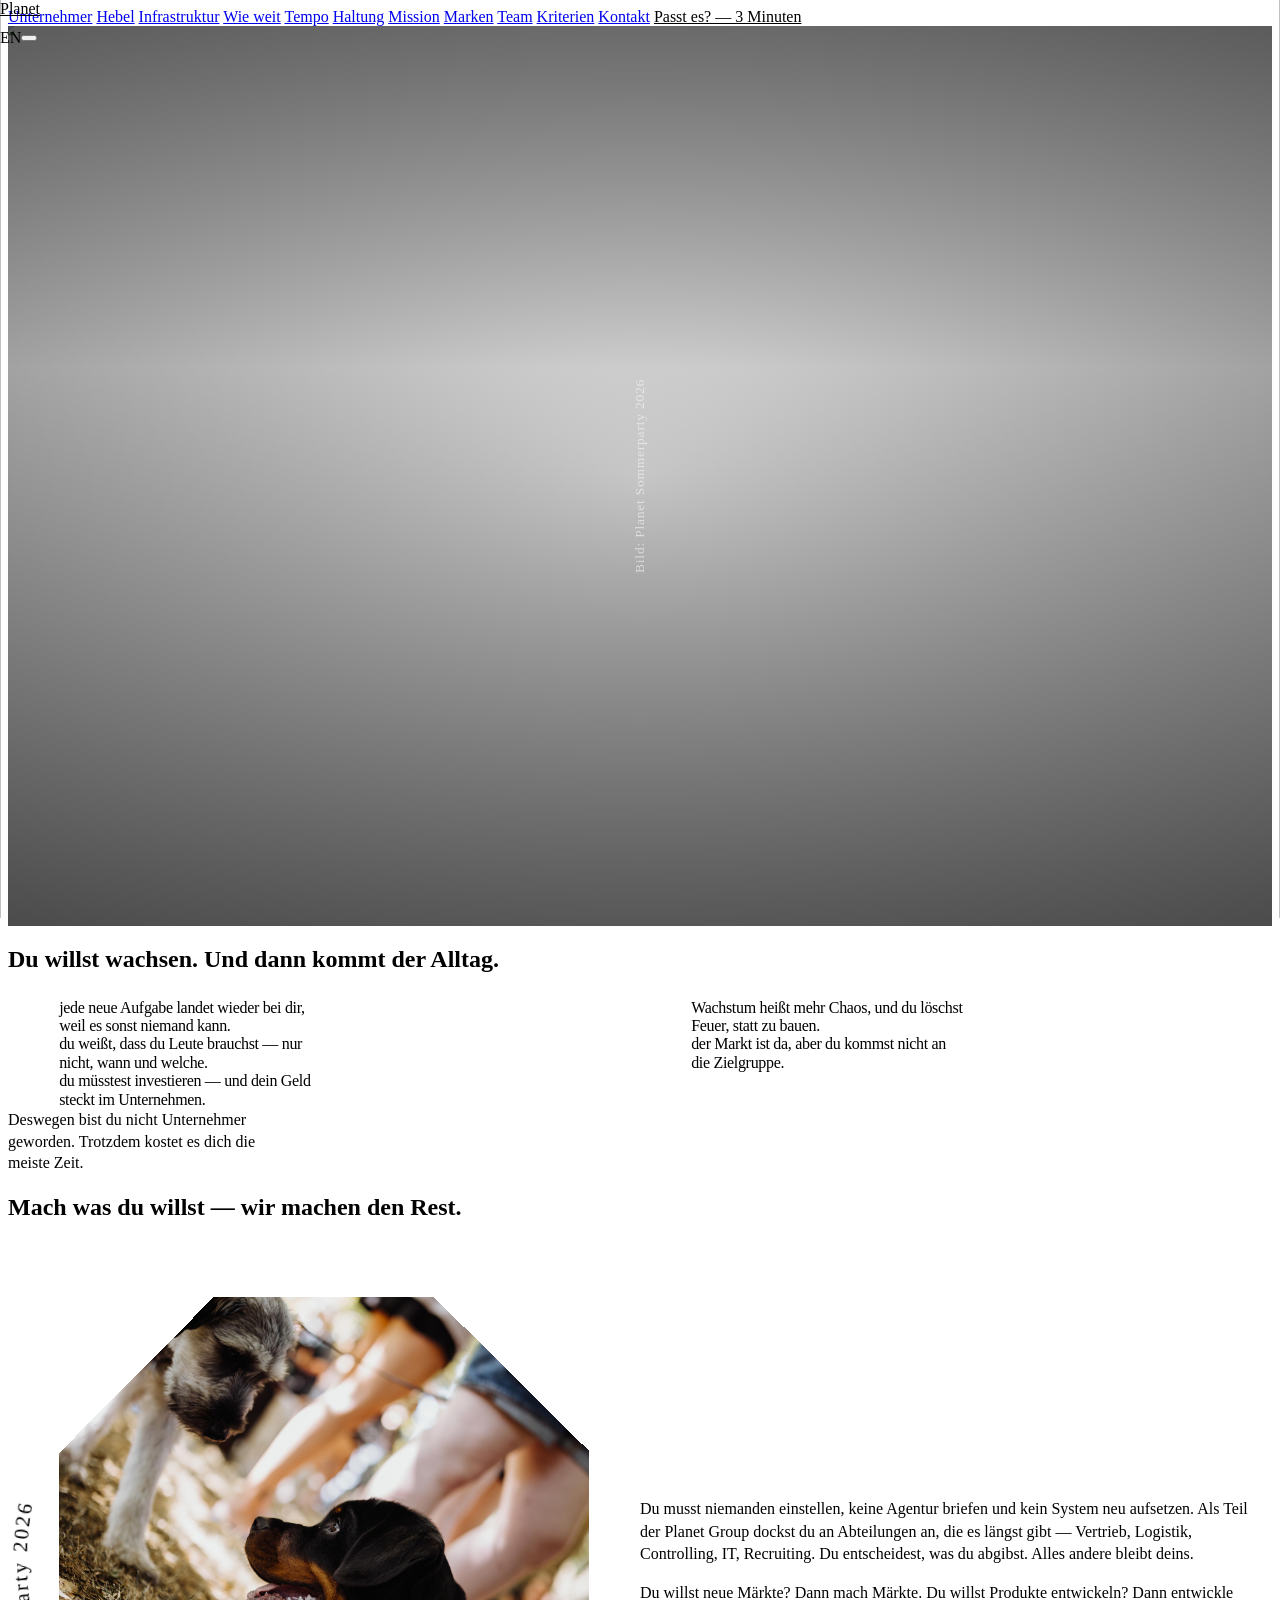
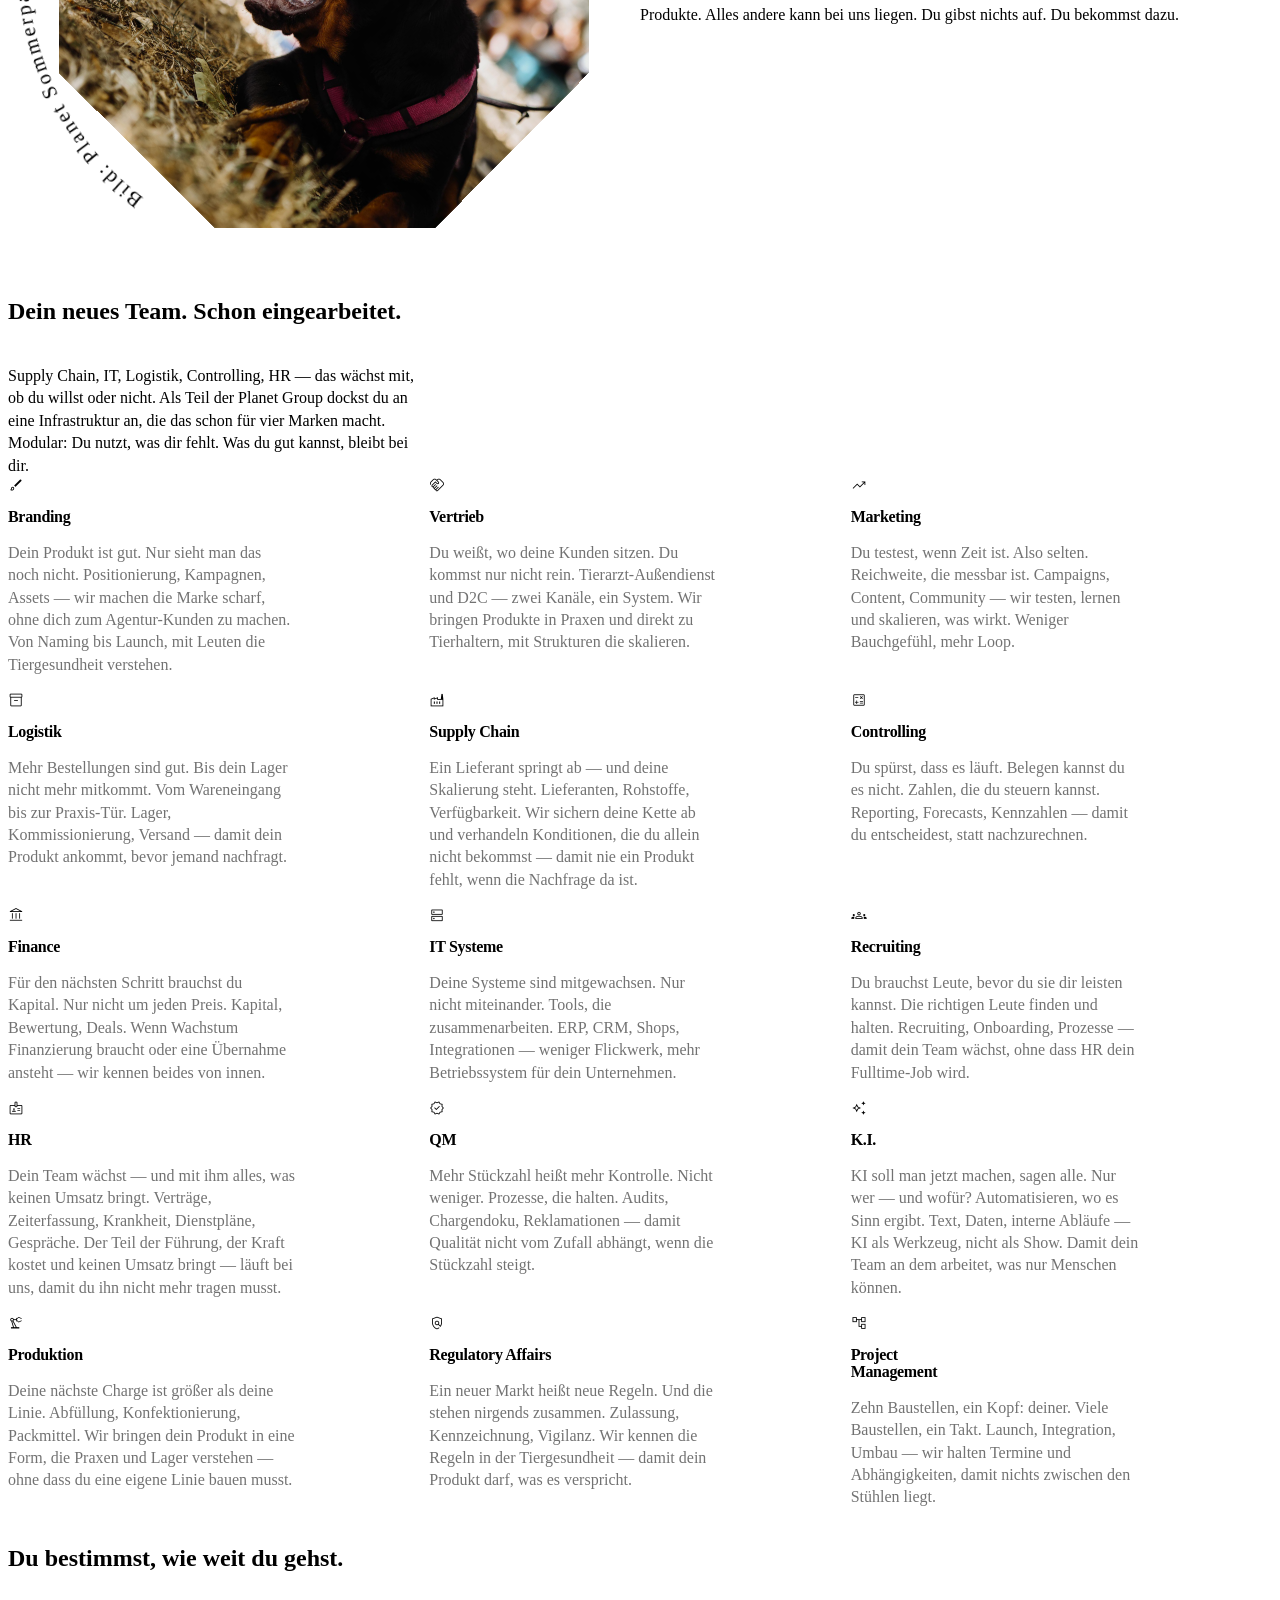
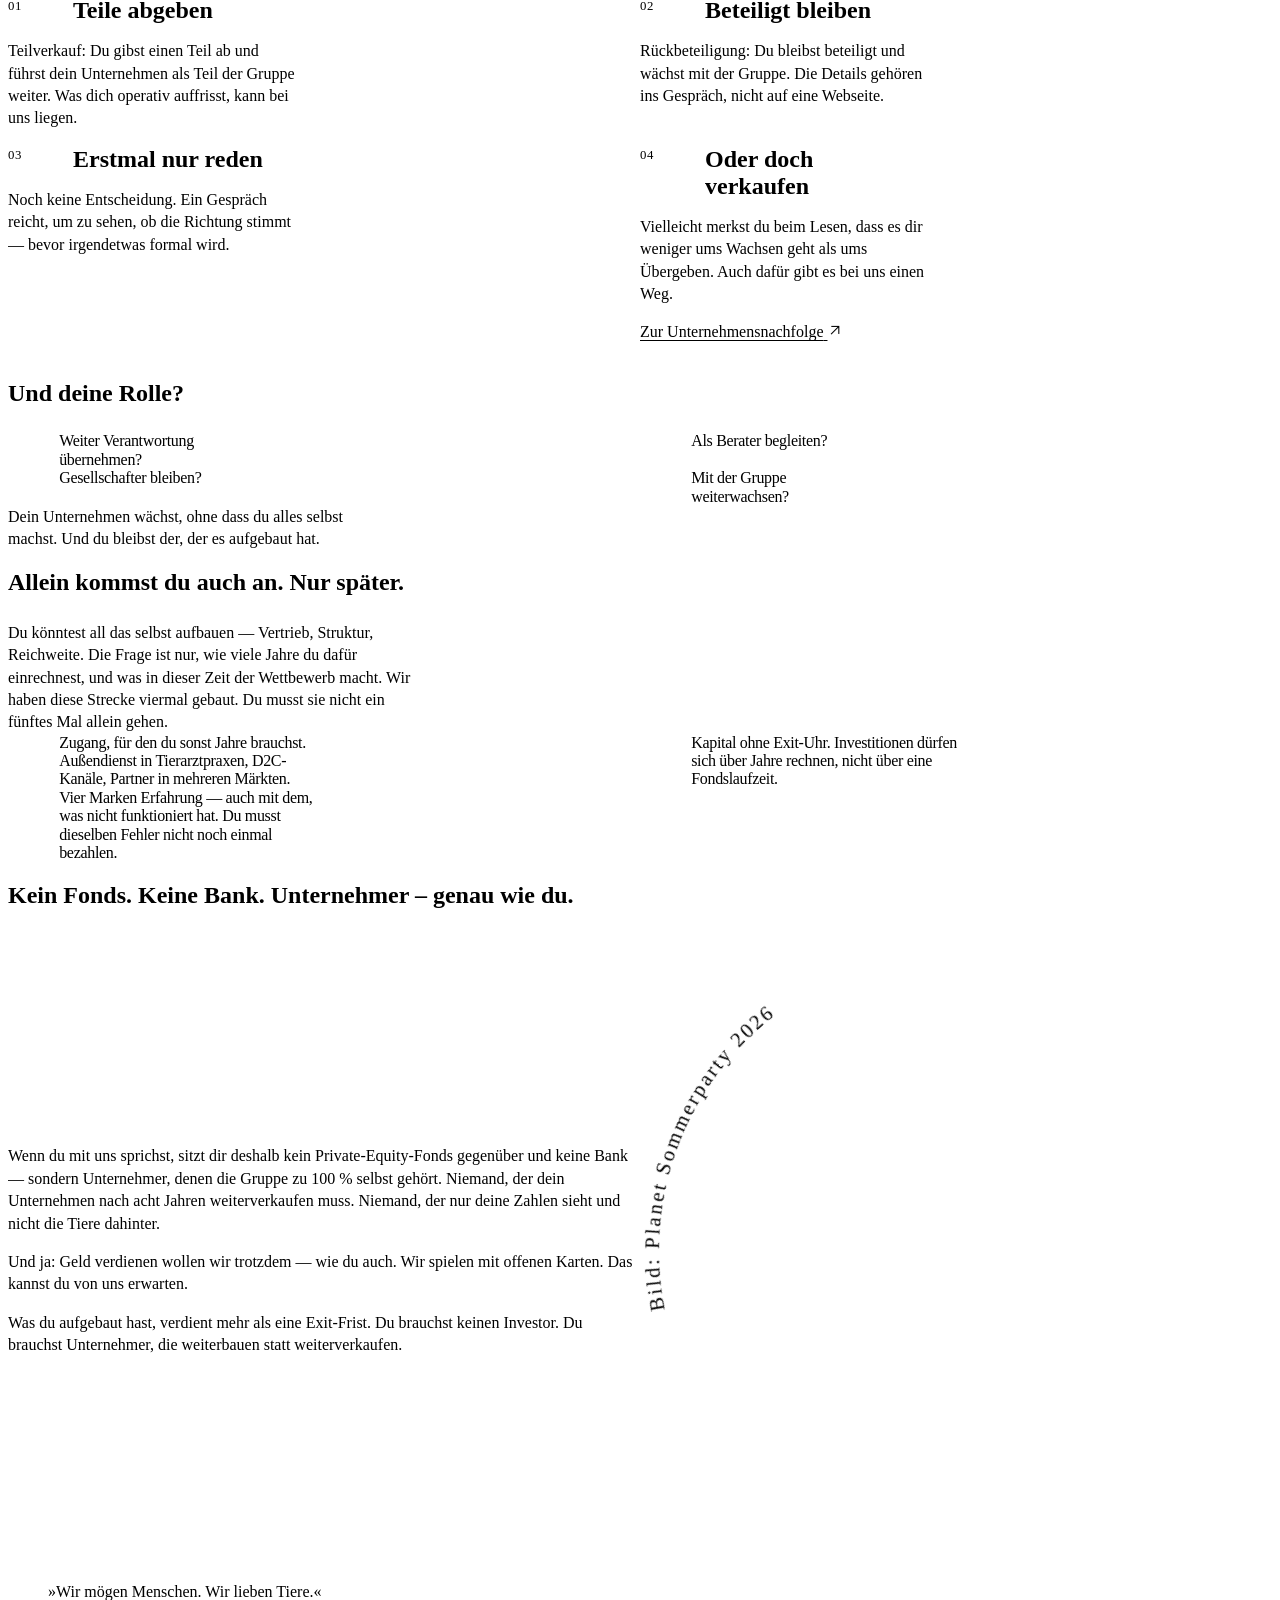
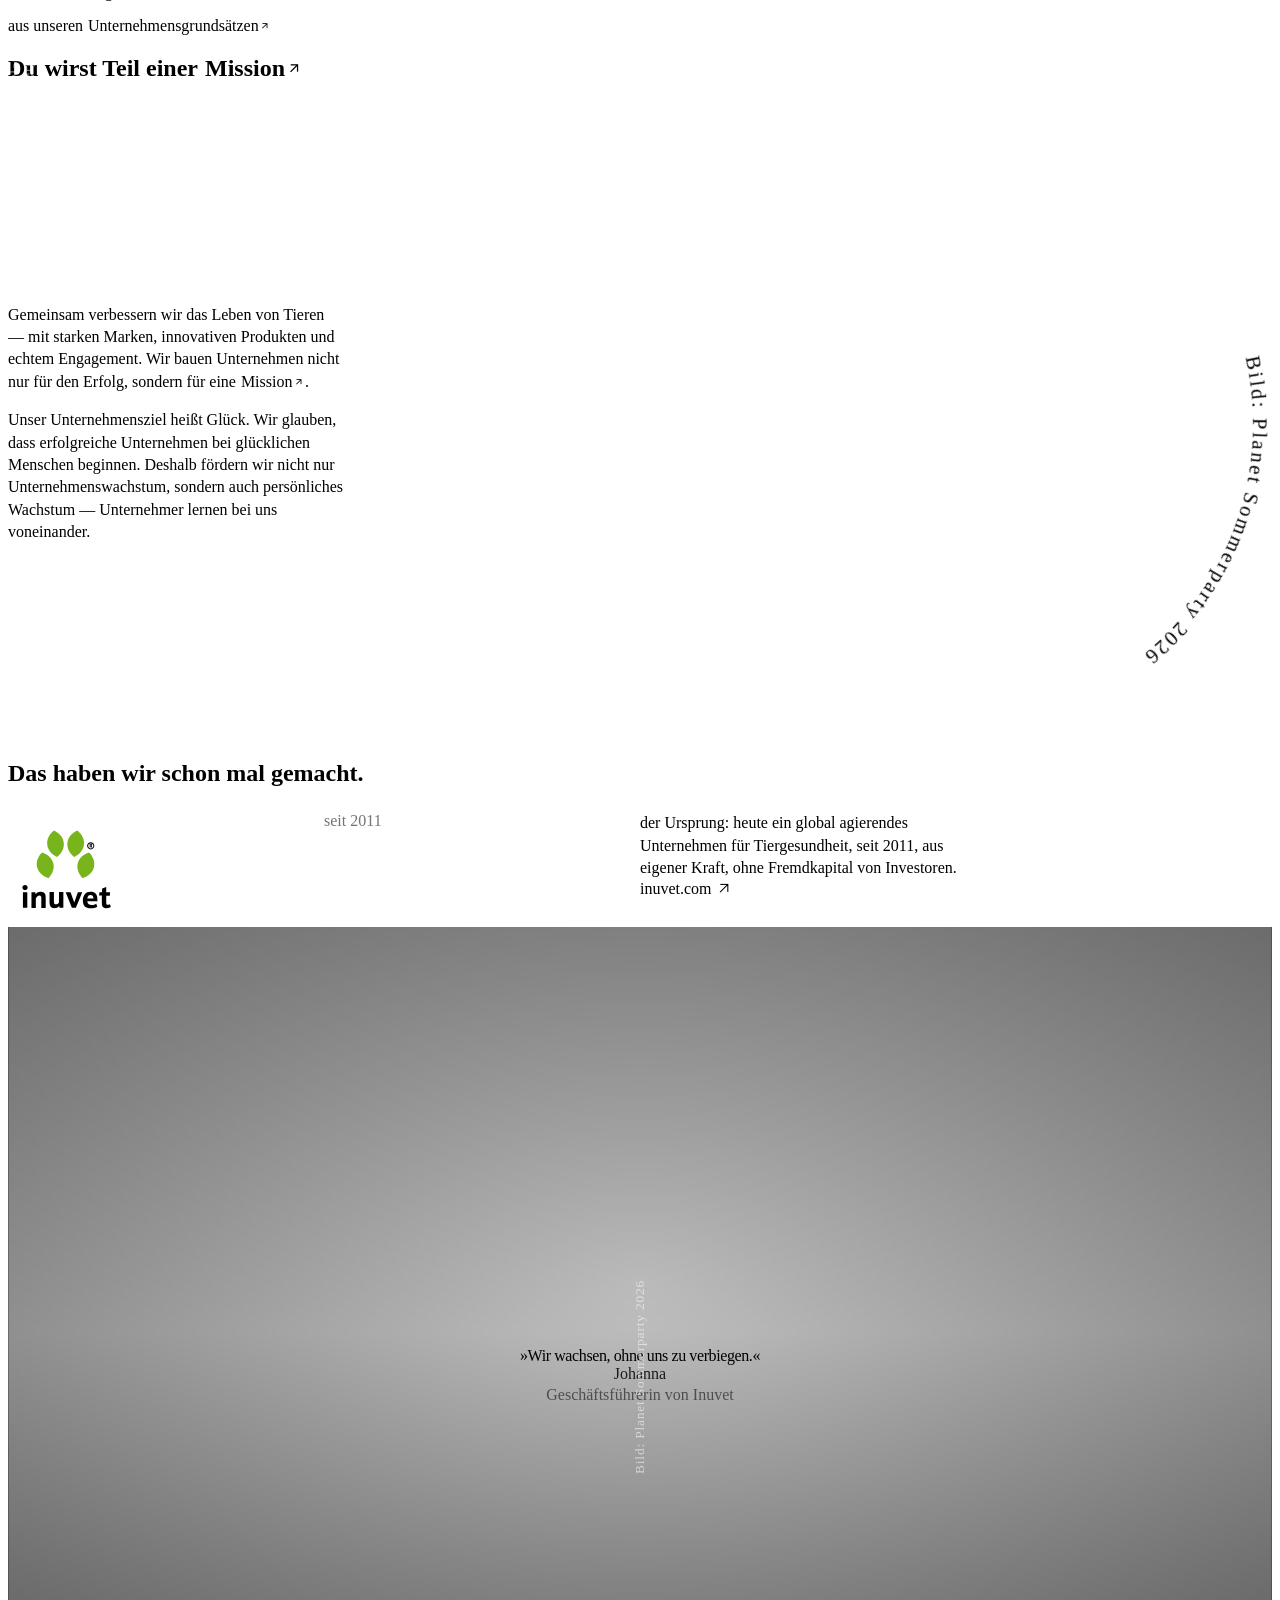
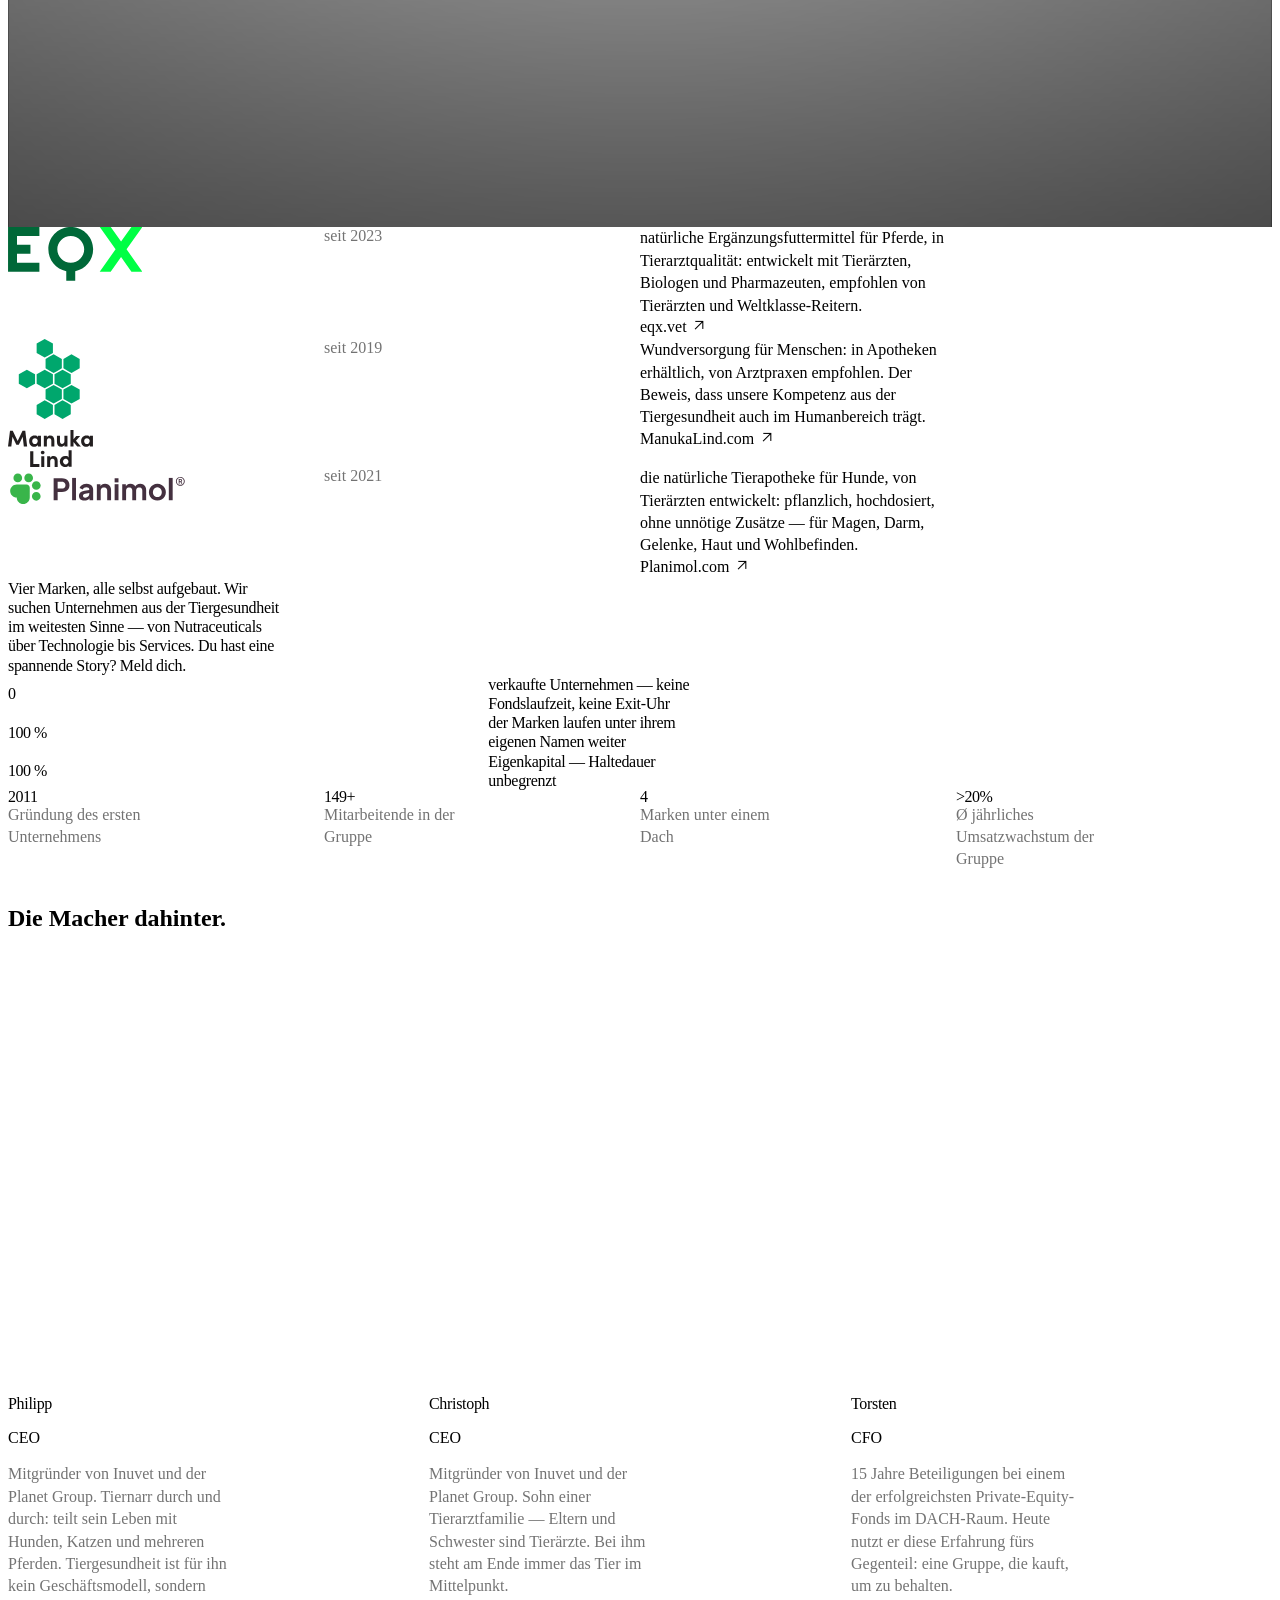
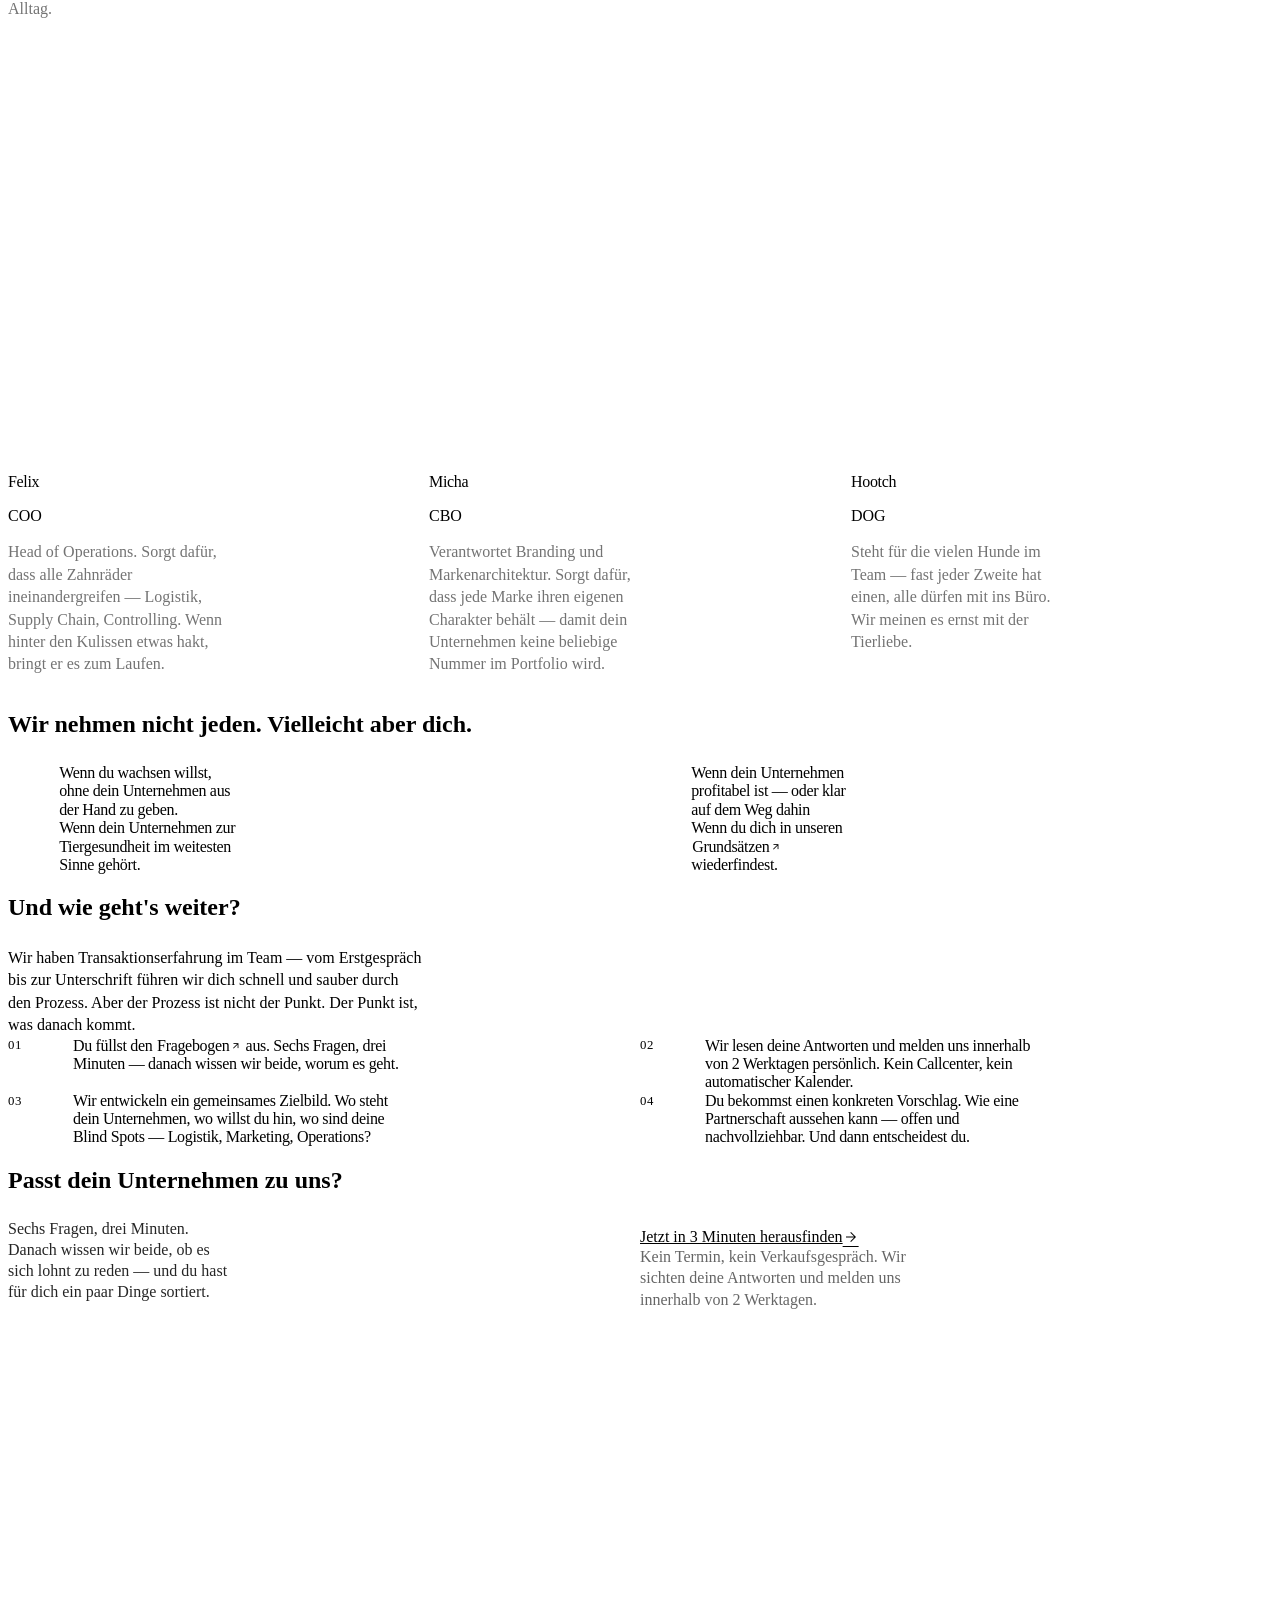
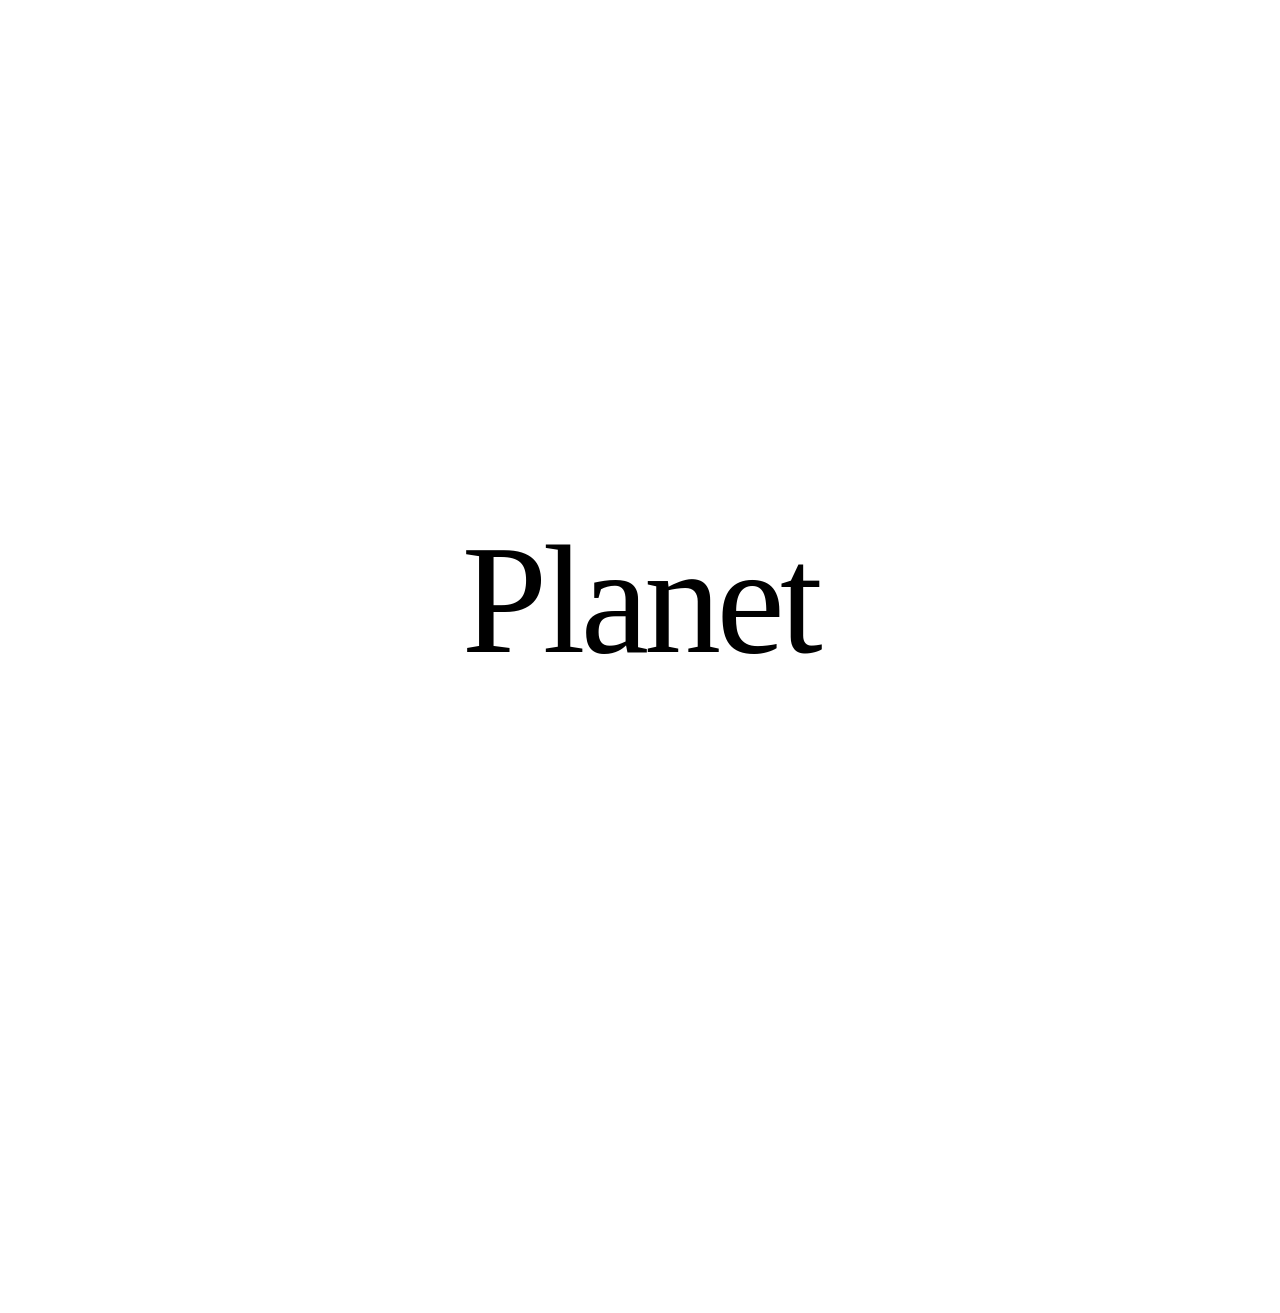
==== commit df3bf501: "Rewrite the English copy in the site's voice, and keep succession headlines unnumbered while numbere" ====
--- a/planet-website-wachstum.html
+++ b/planet-website-wachstum.html
@@ -2,6 +2,14 @@
 <html lang="de">
 <head>
 <meta charset="UTF-8">
+<script>
+try {
+  if (localStorage.getItem('planet-lang') === 'en') {
+    document.documentElement.classList.add('lang-en');
+    document.documentElement.lang = 'en';
+  }
+} catch (e) {}
+</script>
 <meta name="viewport" content="width=device-width, initial-scale=1.0">
 <title>Planet — Wachstum für Unternehmer in der Tiergesundheit</title>
 <link rel="icon" href="assets/favicon.svg" type="image/svg+xml">
@@ -14,8 +22,8 @@
 <style>
   /* Sprach-Logik (funktional, kein visuelles Override) */
   .en { display: none; }
-  body.lang-en .de { display: none; }
-  body.lang-en .en { display: inline; }
+  html.lang-en .de { display: none; }
+  html.lang-en .en { display: inline; }
 
   /* Material Symbols — feinere Strichstärke als Icons Outlined */
   .material-symbols-outlined {
@@ -382,9 +390,15 @@
       var(--planet-white)
     );
   }
-  #hebel .pillar-orbit__caption text.en { display: none; }
-  body.lang-en #hebel .pillar-orbit__caption text.de { display: none; }
-  body.lang-en #hebel .pillar-orbit__caption text.en { display: block; }
+  #hebel .pillar-orbit__caption text.en,
+  #haltung .pillar-orbit__caption text.en,
+  #mission .pillar-orbit__caption text.en { display: none; }
+  html.lang-en #hebel .pillar-orbit__caption text.de,
+  html.lang-en #haltung .pillar-orbit__caption text.de,
+  html.lang-en #mission .pillar-orbit__caption text.de { display: none; }
+  html.lang-en #hebel .pillar-orbit__caption text.en,
+  html.lang-en #haltung .pillar-orbit__caption text.en,
+  html.lang-en #mission .pillar-orbit__caption text.en { display: block; }
   /* #stats — im Blau-Band von #zahlen */
   #stats {
     background: transparent;
@@ -1315,8 +1329,8 @@
   }
   /* planet.css setzt .quote-type__who span auf display:block — sonst beide Sprachen sichtbar */
   #grundsatz-zitat .quote-type__who > .en { display: none; }
-  body.lang-en #grundsatz-zitat .quote-type__who > .de { display: none; }
-  body.lang-en #grundsatz-zitat .quote-type__who > .en { display: inline; }
+  html.lang-en #grundsatz-zitat .quote-type__who > .de { display: none; }
+  html.lang-en #grundsatz-zitat .quote-type__who > .en { display: inline; }
   #grundsatz-zitat .quote-type__who > .de,
   #grundsatz-zitat .quote-type__who > .en {
     opacity: 1;
@@ -2918,18 +2932,18 @@
 
 <div class="nav-overlay" role="dialog" aria-label="Navigation">
   <nav class="nav-overlay-links">
-    <a class="nav-overlay-link" href="#unternehmer"><span class="de">Unternehmer</span><span class="en">Entrepreneurs</span></a>
-    <a class="nav-overlay-link" href="#hebel"><span class="de">Hebel</span><span class="en">The lever</span></a>
-    <a class="nav-overlay-link" href="#infrastruktur"><span class="de">Infrastruktur</span><span class="en">Infrastructure</span></a>
+    <a class="nav-overlay-link" href="#unternehmer"><span class="de">Unternehmer</span><span class="en">Founders</span></a>
+    <a class="nav-overlay-link" href="#hebel"><span class="de">Hebel</span><span class="en">Offer</span></a>
+    <a class="nav-overlay-link" href="#infrastruktur"><span class="de">Infrastruktur</span><span class="en">Back office</span></a>
     <a class="nav-overlay-link" href="#wege"><span class="de">Wie weit</span><span class="en">How far</span></a>
     <a class="nav-overlay-link" href="#tempo"><span class="de">Tempo</span><span class="en">Pace</span></a>
-    <a class="nav-overlay-link" href="#haltung"><span class="de">Haltung</span><span class="en">Who we are</span></a>
+    <a class="nav-overlay-link" href="#haltung"><span class="de">Haltung</span><span class="en">Stance</span></a>
     <a class="nav-overlay-link" href="#mission"><span class="de">Mission</span><span class="en">Mission</span></a>
     <a class="nav-overlay-link" href="#marken"><span class="de">Marken</span><span class="en">Brands</span></a>
     <a class="nav-overlay-link" href="#team"><span class="de">Team</span><span class="en">Team</span></a>
-    <a class="nav-overlay-link" href="#kriterien"><span class="de">Kriterien</span><span class="en">Fit</span></a>
-    <a class="nav-overlay-link" href="#kontakt"><span class="de">Kontakt</span><span class="en">Get in touch</span></a>
-    <a class="nav-overlay-link nav-overlay-link--cta" href="#fragebogen"><span class="de">Passt es? — 3 Minuten</span><span class="en">Is this a fit? — 3 minutes</span></a>
+    <a class="nav-overlay-link" href="#kriterien"><span class="de">Kriterien</span><span class="en">Criteria</span></a>
+    <a class="nav-overlay-link" href="#kontakt"><span class="de">Kontakt</span><span class="en">Contact</span></a>
+    <a class="nav-overlay-link nav-overlay-link--cta" href="#fragebogen"><span class="de">Passt es? — 3 Minuten</span><span class="en">Good fit? — 3 minutes</span></a>
   </nav>
 </div>
 
@@ -2944,21 +2958,21 @@
         <article class="principles-overlay__col">
           <h3><span class="de">Fokus</span><span class="en">Focus</span></h3>
           <ul>
-            <li><span class="de">Wir machen Kunden zu Fans.</span><span class="en">We turn customers into fans.</span></li>
-            <li><span class="de">Wir geben mehr als wir versprechen.</span><span class="en">We deliver more than we promise.</span></li>
-            <li><span class="de">Wir setzen uns Ziele.</span><span class="en">We set goals.</span></li>
-            <li><span class="de">Wir halten uns an Termine und Verpflichtungen.</span><span class="en">We keep our deadlines and our word.</span></li>
+            <li><span class="de">Wir machen Kunden zu Fans.</span><span class="en">We turn customers into raving fans.</span></li>
+            <li><span class="de">Wir geben mehr als wir versprechen.</span><span class="en">We always overdeliver.</span></li>
+            <li><span class="de">Wir setzen uns Ziele.</span><span class="en">We set clear goals.</span></li>
+            <li><span class="de">Wir halten uns an Termine und Verpflichtungen.</span><span class="en">We honor our commitments and our deadlines.</span></li>
           </ul>
         </article>
         <article class="principles-overlay__col">
           <h3><span class="de">Teamgeist</span><span class="en">Team spirit</span></h3>
           <ul>
             <li><span class="de">Wir mögen Menschen. Wir lieben Tiere.</span><span class="en">We like people. We love animals.</span></li>
-            <li><span class="de">Wir sind ein geiles Team und haben Spaß.</span><span class="en">We’re a damn good team, and we have fun.</span></li>
-            <li><span class="de">Wir helfen uns gegenseitig (zur Selbsthilfe).</span><span class="en">We help each other stand on our own two feet.</span></li>
-            <li><span class="de">Wir feiern zusammen unsere Erfolge.</span><span class="en">We celebrate wins together.</span></li>
-            <li><span class="de">Wir sind offen und direkt.</span><span class="en">We’re open and direct.</span></li>
-            <li><span class="de">Wir finden für jeden, der unsere Grundsätze lebt, den richtigen Job.</span><span class="en">If you live our principles, we’ll find you the right job.</span></li>
+            <li><span class="de">Wir sind ein geiles Team und haben Spaß.</span><span class="en">We're a kick-ass team and we love what we do.</span></li>
+            <li><span class="de">Wir helfen uns gegenseitig (zur Selbsthilfe).</span><span class="en">We lift each other up and empower one another.</span></li>
+            <li><span class="de">Wir feiern zusammen unsere Erfolge.</span><span class="en">We celebrate our wins together.</span></li>
+            <li><span class="de">Wir sind offen und direkt.</span><span class="en">We are open and straightforward.</span></li>
+            <li><span class="de">Wir finden für jeden, der unsere Grundsätze lebt, den richtigen Job.</span><span class="en">If you live by our principles, there's a place for you here.</span></li>
           </ul>
         </article>
         <article class="principles-overlay__col">
@@ -2966,24 +2980,24 @@
           <ul>
             <li><span class="de">Wir haben Spaß.</span><span class="en">We have fun.</span></li>
             <li><span class="de">Wir teilen unser Wissen.</span><span class="en">We share our knowledge.</span></li>
-            <li><span class="de">Jede Tätigkeit ist gleich viel wert.</span><span class="en">No job here is beneath anyone.</span></li>
-            <li><span class="de">Die richtigen Fragen bringen die besten Lösungen.</span><span class="en">Ask better questions, get better answers.</span></li>
-            <li><span class="de">Wir arbeiten immer im konstruktiven Modus. Im Zentrum jeder Diskussion steht die angestrebte Lösung.</span><span class="en">We stay in problem-solving mode. Every conversation is about the answer.</span></li>
-            <li><span class="de">Festina Lente — Eile mit Weile, schnell und agil, aber nicht überhastet.</span><span class="en">Festina lente — make haste slowly. Move fast. Don’t rush.</span></li>
+            <li><span class="de">Jede Tätigkeit ist gleich viel wert.</span><span class="en">Every role matters equally.</span></li>
+            <li><span class="de">Die richtigen Fragen bringen die besten Lösungen.</span><span class="en">The best solutions start with the right questions.</span></li>
+            <li><span class="de">Wir arbeiten immer im konstruktiven Modus. Im Zentrum jeder Diskussion steht die angestrebte Lösung.</span><span class="en">We stay constructive. Every discussion is focused on finding a solution.</span></li>
+            <li><span class="de">Festina Lente — Eile mit Weile, schnell und agil, aber nicht überhastet.</span><span class="en">Festina Lente — make haste slowly. We move fast and stay agile, but we never rush.</span></li>
           </ul>
         </article>
         <article class="principles-overlay__col">
-          <h3><span class="de">Entwicklung</span><span class="en">Growth</span></h3>
+          <h3><span class="de">Entwicklung</span><span class="en">Development</span></h3>
           <ul>
-            <li><span class="de">Ich nehme mich selbst nicht so ernst.</span><span class="en">I don’t take myself too seriously.</span></li>
-            <li><span class="de">Ich bin immer ehrlich (besonders zu mir selbst).</span><span class="en">I’m always honest (especially with myself).</span></li>
-            <li><span class="de">Ich darf so sein wie ich bin.</span><span class="en">I get to be myself.</span></li>
-            <li><span class="de">Ich bin neugierig wie ein kleines Kind.</span><span class="en">I stay curious.</span></li>
-            <li><span class="de">Ich liebe Veränderung.</span><span class="en">I love change.</span></li>
-            <li><span class="de">Ich arbeite jeden Tag an mir (Zeit für Lesen und Nachdenken).</span><span class="en">I work on myself every day. I make time to read and think.</span></li>
-            <li><span class="de">Ich mache mich nicht zum Opfer.</span><span class="en">I don’t play the victim.</span></li>
-            <li><span class="de">Ich entscheide selbst und übernehme Verantwortung.</span><span class="en">I make the call. I own the outcome.</span></li>
-            <li><span class="de">Ich bin dankbar.</span><span class="en">I’m grateful.</span></li>
+            <li><span class="de">Ich nehme mich selbst nicht so ernst.</span><span class="en">I don't take myself too seriously.</span></li>
+            <li><span class="de">Ich bin immer ehrlich (besonders zu mir selbst).</span><span class="en">I am always honest (especially with myself).</span></li>
+            <li><span class="de">Ich darf so sein wie ich bin.</span><span class="en">I am free to be myself.</span></li>
+            <li><span class="de">Ich bin neugierig wie ein kleines Kind.</span><span class="en">I stay as curious as a kid.</span></li>
+            <li><span class="de">Ich liebe Veränderung.</span><span class="en">I embrace change.</span></li>
+            <li><span class="de">Ich arbeite jeden Tag an mir (Zeit für Lesen und Nachdenken).</span><span class="en">I work on myself every single day (and make time to read and reflect).</span></li>
+            <li><span class="de">Ich mache mich nicht zum Opfer.</span><span class="en">I don't play the victim.</span></li>
+            <li><span class="de">Ich entscheide selbst und übernehme Verantwortung.</span><span class="en">I make decisions and own the outcomes.</span></li>
+            <li><span class="de">Ich bin dankbar.</span><span class="en">I practice gratitude.</span></li>
           </ul>
         </article>
       </div>
@@ -2996,33 +3010,33 @@
     <div class="principles-overlay__inner">
       <h2 class="principles-overlay__title" id="mission-overlay-title">
         <span class="de">Unternehmensziel: Glück</span>
-        <span class="en">The point is happiness</span>
+        <span class="en">Our goal: happiness</span>
       </h2>
       <div class="principles-overlay__grid principles-overlay__grid--mission">
         <article class="principles-overlay__col">
           <ul>
             <li>
               <span class="de">Unsere Mission ist dein Glück und unser Glück. Wir sind überzeugt, dass erfolgreiche und glückliche Unternehmen nur von glücklichen Menschen geschaffen werden können. Unternehmensziel: Glück ist das Fundament unseres Erfolgs, und Erfolg ist die Basis unseres Glücks.</span>
-              <span class="en">Your happiness is the mission. Ours too. Great companies are built by people who actually like their lives. Happiness is how we succeed — and success is how happiness lasts.</span>
+              <span class="en">Our mission is your happiness—and ours. We firmly believe that successful, thriving companies are built by happy people. Happiness is the foundation of our success, just as success fuels our happiness.</span>
             </li>
             <li>
               <span class="de">Doch eines ist klar: Glück jagt man nicht hinterher – man kultiviert es jeden Tag. Wie alles im Leben wächst auch das Glück, wenn man daran arbeitet. Und machen wir uns nichts vor – es ist nicht immer einfach. Aber einfach ist auch nicht das, wonach wir suchen. Was zählt, ist die Mühe, die wir hineinstecken, und der Fortschritt, den wir Schritt für Schritt machen.</span>
-              <span class="en">You don’t chase happiness. You grow it. Same as anything else worth having: it gets bigger when you work at it. That’s not always easy. Easy was never the brief. What counts is the work, and the ground you gain.</span>
+              <span class="en">But let's be clear: you don't just chase happiness—you cultivate it, every single day. Like anything else in life, happiness grows when you put the work in. Let’s be honest, it isn't always easy. But we're not looking for easy. What matters is the effort we invest and the steady progress we make along the way.</span>
             </li>
             <li>
               <span class="de">Mit Bescheidenheit, den Füßen fest auf dem Boden und den Augen auf massive 10x-Ziele gerichtet, wollen wir die Welt um uns herum jeden Tag ein kleines bisschen besser und schöner machen. Mit unseren Produkten, unserem Service und unserer Kreativität möchten wir Freude verbreiten – immer mit Begeisterung und einem Lächeln. Wir streben danach, gute Menschen zu sein – mutig, gerecht, diszipliniert und weise. Wir suchen nach einem Selbstwertgefühl, das unabhängig von äußeren Einflüssen und Meinungen ist. Wir wollen bedeutsame Beziehungen zu unseren Mitmenschen aufbauen. Und vor allem streben wir nach Glück und Zufriedenheit.</span>
-              <span class="en">Feet on the ground. Eyes on 10x goals. We want the world around us a little better, and a little more beautiful, every day. Products, service, craft — we want them to land as joy. Energy on. Smile on. We try to be decent people: brave, fair, disciplined, wise. We want self-worth that doesn’t hinge on other people’s opinions. We want real relationships. And more than anything, we want to be happy — and okay.</span>
+              <span class="en">Staying grounded and humble, yet keeping our eyes fixed on massive 10x goals, we want to make the world around us a little better and brighter every day. Through our products, our service, and our creativity, we aim to spread joy—always with passion and a smile. We strive to be good humans: courageous, fair, disciplined, and wise. We seek a sense of self-worth that isn't dictated by outside opinions. We want to build meaningful relationships with the people around us. But above all, we strive for happiness and fulfillment.</span>
             </li>
             <li>
               <span class="de">Unternehmensziel: Glück ist für alle, die sich voller Begeisterung auf diese Reise einlassen. Es ist für alle, die bereit sind, jeden Tag ihr Bestes zu geben, um zu wachsen und sich weiterzuentwickeln. Unternehmensziel: Glück ist für Menschen, die mit ganzem Herzen lieben – die Menschen, Tiere und das Leben selbst wertschätzen. Es ist für die Rechtschaffenen, die den Mut haben, das Richtige zu tun. Für die Fröhlichen, die das Leben mit Leichtigkeit sehen. Für die Frechen, die den Mut haben, anders zu denken. Für die Dankbaren, die in jedem Moment etwas Gutes finden. Und für die Pippi Langstrumpfs dieser Welt, die mit Fantasie und Abenteuerlust Neues erschaffen. Unternehmensziel: Glück ist für Dich. Und für mich. Und für jeden, der daran glaubt, dass Glück wächst, wenn wir daran arbeiten.</span>
-              <span class="en">Happiness is for people who jump in with both feet. For anyone willing to show up and keep growing. It’s for people who love hard — people, animals, life. For anyone brave enough to do the right thing. Anyone who can take life lightly. Anyone who thinks sideways. Anyone grateful enough to find something good in the day. And for the Pippi Longstockings — the ones who invent the next thing out of sheer imagination. Happiness is for you. For me. For anyone who believes it grows if you work at it.</span>
+              <span class="en">Our ultimate goal—happiness—is for anyone who throws themselves completely into this journey. It’s for those willing to give their absolute best every day to grow and evolve. It’s for people who love with all their heart, who deeply value other people, animals, and life itself. It's for the honorable ones who have the courage to do what's right. For the cheerful souls who take life lightly. For the bold thinkers who dare to break the mold. For the grateful ones who find the good in every moment. And for the Pippi Longstockings of this world, who use their imagination and thirst for adventure to create something new. Happiness is for you. And for me. And for anyone who believes that happiness grows when we work for it.</span>
             </li>
           </ul>
         </article>
       </div>
       <p class="principles-overlay__tagline">
         <span class="de">Jeden Tag ein bisschen geiler.</span>
-        <span class="en">A little more awesome every day.</span>
+        <span class="en">A little more badass every single day.</span>
       </p>
     </div>
   </div>
@@ -3047,7 +3061,7 @@
 
       <h2 class="visually-hidden" id="quiz-title">
         <span class="de">Passt dein Unternehmen zu uns?</span>
-        <span class="en">Is this a fit?</span>
+        <span class="en">Is your business a good fit?</span>
       </h2>
 
       <!-- Empfänger: Torsten sichtet die Fragebögen und lädt persönlich ein -->
@@ -3057,28 +3071,28 @@
         <fieldset class="quiz__step is-active" data-quiz-step data-quiz-key="Umsatz">
           <legend class="quiz__q">
             <span class="de">Welche Umsatzgrößenordnung hat dein Unternehmen?</span>
-            <span class="en">What’s your revenue?</span>
+            <span class="en">Roughly what’s your company’s annual revenue?</span>
           </legend>
           <div class="quiz__options">
             <label class="quiz__option">
               <input type="radio" name="umsatz" value="unter 1 Mio €">
               <span class="quiz__option-key" aria-hidden="true">A</span>
-              <span class="quiz__option-text"><span class="de">Unter 1 Mio. €</span><span class="en">Under €1M</span></span>
+              <span class="quiz__option-text"><span class="de">Unter 1 Mio. €</span><span class="en">Under €1 million</span></span>
             </label>
             <label class="quiz__option">
               <input type="radio" name="umsatz" value="1–5 Mio €">
               <span class="quiz__option-key" aria-hidden="true">B</span>
-              <span class="quiz__option-text"><span class="de">1–5 Mio. €</span><span class="en">€1–5M</span></span>
+              <span class="quiz__option-text"><span class="de">1–5 Mio. €</span><span class="en">€1–5 million</span></span>
             </label>
             <label class="quiz__option">
               <input type="radio" name="umsatz" value="5–15 Mio €">
               <span class="quiz__option-key" aria-hidden="true">C</span>
-              <span class="quiz__option-text"><span class="de">5–15 Mio. €</span><span class="en">€5–15M</span></span>
+              <span class="quiz__option-text"><span class="de">5–15 Mio. €</span><span class="en">€5–15 million</span></span>
             </label>
             <label class="quiz__option">
               <input type="radio" name="umsatz" value="über 15 Mio €">
               <span class="quiz__option-key" aria-hidden="true">D</span>
-              <span class="quiz__option-text"><span class="de">Über 15 Mio. €</span><span class="en">Over €15M</span></span>
+              <span class="quiz__option-text"><span class="de">Über 15 Mio. €</span><span class="en">Over €15 million</span></span>
             </label>
           </div>
         </fieldset>
@@ -3093,17 +3107,17 @@
             <label class="quiz__option">
               <input type="radio" name="profitabel" value="ja, profitabel">
               <span class="quiz__option-key" aria-hidden="true">A</span>
-              <span class="quiz__option-text"><span class="de">Ja, profitabel</span><span class="en">Yes — profitable</span></span>
+              <span class="quiz__option-text"><span class="de">Ja, profitabel</span><span class="en">Yes, profitable</span></span>
             </label>
             <label class="quiz__option">
               <input type="radio" name="profitabel" value="klar auf dem Weg dahin">
               <span class="quiz__option-key" aria-hidden="true">B</span>
-              <span class="quiz__option-text"><span class="de">Klar auf dem Weg dahin</span><span class="en">On the way there</span></span>
+              <span class="quiz__option-text"><span class="de">Klar auf dem Weg dahin</span><span class="en">Clearly getting there</span></span>
             </label>
             <label class="quiz__option">
               <input type="radio" name="profitabel" value="noch nicht">
               <span class="quiz__option-key" aria-hidden="true">C</span>
-              <span class="quiz__option-text"><span class="de">Noch nicht</span><span class="en">Not yet</span></span>
+              <span class="quiz__option-text"><span class="de">Noch nicht</span><span class="en">No, not yet</span></span>
             </label>
           </div>
         </fieldset>
@@ -3112,7 +3126,7 @@
         <fieldset class="quiz__step" data-quiz-step data-quiz-key="Zeithorizont" hidden>
           <legend class="quiz__q">
             <span class="de">Bis wann willst du etwas verändern?</span>
-            <span class="en">What’s your timeline?</span>
+            <span class="en">When do you want things to change?</span>
           </legend>
           <div class="quiz__options">
             <label class="quiz__option">
@@ -3146,7 +3160,7 @@
           </legend>
           <p class="quiz__hint">
             <span class="de">Ein paar Sätze reichen. Je ehrlicher, desto besser können wir einschätzen, ob es passt.</span>
-            <span class="en">A few sentences is plenty. The more honest you are, the easier it is to tell if this is a fit.</span>
+            <span class="en">A few sentences are enough. The more honest you are, the better we can tell if this is a fit.</span>
           </p>
           <textarea
             class="quiz__textarea"
@@ -3162,11 +3176,11 @@
         <fieldset class="quiz__step" data-quiz-step data-quiz-key="Kontakt" hidden>
           <legend class="quiz__q">
             <span class="de">Wer bist du?</span>
-            <span class="en">How do we reach you?</span>
+            <span class="en">Who are you?</span>
           </legend>
           <p class="quiz__hint">
             <span class="de">Damit wir uns melden können. Keine Newsletter, keine Weitergabe.</span>
-            <span class="en">So we can get back to you. No newsletters. We don’t share your details.</span>
+            <span class="en">So we can get back to you. No newsletter, and we don’t pass anything on.</span>
           </p>
           <div class="quiz__fields">
             <div class="quiz__field">
@@ -3174,7 +3188,7 @@
               <input id="q-name" name="name" type="text" autocomplete="name" required placeholder="Alex Mertens">
             </div>
             <div class="quiz__field">
-              <label for="q-firma"><span class="de">Unternehmen</span><span class="en">Company</span></label>
+              <label for="q-firma"><span class="de">Unternehmen</span><span class="en">Company name</span></label>
               <input id="q-firma" name="unternehmen" type="text" autocomplete="organization" required placeholder="Mertens Tiergesundheit GmbH">
             </div>
             <div class="quiz__field">
@@ -3202,14 +3216,14 @@
           </button>
           <button type="submit" class="btn quiz__next" data-quiz-next>
             <span class="de" data-quiz-next-de>Weiter</span>
-            <span class="en" data-quiz-next-en>Continue</span>
+            <span class="en" data-quiz-next-en>Next</span>
             <span class="material-symbols-outlined" aria-hidden="true">arrow_forward</span>
           </button>
         </div>
 
         <p class="quiz__error" data-quiz-error role="alert">
           <span class="de">Senden fehlgeschlagen. Bitte nochmal versuchen oder direkt an hello@plnt.group schreiben.</span>
-          <span class="en">That didn’t send. Try again, or email hello@plnt.group.</span>
+          <span class="en">Sending failed. Try again, or email us at hello@plnt.group.</span>
         </p>
       </form>
 
@@ -3220,15 +3234,15 @@
         </span>
         <h3>
           <span class="de">Danke — angekommen.</span>
-          <span class="en">Thanks. We got it.</span>
+          <span class="en">Thanks, we got it.</span>
         </h3>
         <p>
           <span class="de">Wir prüfen deine Angaben und melden uns innerhalb von 2 Werktagen persönlich bei dir.</span>
-          <span class="en">We’ll read your answers and get in touch within two business days.</span>
+          <span class="en">We’ll review your details and get back to you personally within two business days.</span>
         </p>
         <p class="quiz__done-note">
           <span class="de">Wenn es dringend ist: <a href="mailto:hello@plnt.group">hello@plnt.group</a></span>
-          <span class="en">If it’s urgent: <a href="mailto:hello@plnt.group">hello@plnt.group</a></span>
+          <span class="en">If it’s urgent, shoot us an email at <a href="mailto:hello@plnt.group">hello@plnt.group</a></span>
         </p>
       </div>
     </div>
@@ -3245,7 +3259,7 @@
     <h1><span class="de">Bau weiter. Mit uns.</span><span class="en">Keep building. With us.</span></h1>
     <p class="hero-full__sub">
       <span class="de">Für Unternehmer in der Tiergesundheit, die schneller wachsen wollen — ohne ihre Firma aus der Hand zu geben.</span>
-      <span class="en">For entrepreneurs in animal health who want to grow faster — without giving up their company.</span>
+      <span class="en">For animal health entrepreneurs who want to accelerate growth—without giving up control of their business.</span>
     </p>
   </div>
   <a class="hero-full__scroll" href="#unternehmer" aria-label="Scroll">
@@ -3253,7 +3267,7 @@
   </a>
   <p class="photo-credit">
     <span class="de">Bild: Planet Sommerparty 2026</span>
-    <span class="en">Image: Planet Summer Party 2026</span>
+    <span class="en">Photo: Planet summer party 2026</span>
   </p>
 </section>
 
@@ -3264,7 +3278,7 @@
       <div>
         <h2>
           <span class="de">Du willst wachsen. Und dann kommt der Alltag.</span>
-          <span class="en">You want to grow. Then the day-to-day happens.</span>
+          <span class="en">You want to scale. But the daily grind gets in the way.</span>
         </h2>
       </div>
     </div>
@@ -3273,46 +3287,46 @@
         <div class="fit__cue" aria-hidden="true"><span class="fit__rule"></span></div>
         <p class="fit__text">
           <span class="de">jede neue Aufgabe landet wieder bei dir, weil es sonst niemand kann.</span>
-          <span class="en">every new task lands back on your desk, because nobody else can do it.</span>
+          <span class="en">Every new task ends up on your desk because no one else can handle it.</span>
         </p>
       </li>
       <li class="fit__item reveal">
         <div class="fit__cue" aria-hidden="true"><span class="fit__rule"></span></div>
         <p class="fit__text">
           <span class="de">Wachstum heißt mehr Chaos, und du löschst Feuer, statt zu bauen.</span>
-          <span class="en">growth means more chaos, and you’re fighting fires instead of building.</span>
+          <span class="en">More growth just means more chaos. You're stuck putting out fires instead of actually building the business.</span>
         </p>
       </li>
       <li class="fit__item reveal">
         <div class="fit__cue" aria-hidden="true"><span class="fit__rule"></span></div>
         <p class="fit__text">
           <span class="de">du weißt, dass du Leute brauchst — nur nicht, wann und welche.</span>
-          <span class="en">you know you need people — you just don’t know when, or which.</span>
+          <span class="en">You know you need to hire—you just don't know who or when.</span>
         </p>
       </li>
       <li class="fit__item reveal">
         <div class="fit__cue" aria-hidden="true"><span class="fit__rule"></span></div>
         <p class="fit__text">
           <span class="de">der Markt ist da, aber du kommst nicht an die Zielgruppe.</span>
-          <span class="en">the market is there, but you can’t reach your audience.</span>
+          <span class="en">The market is there, but you just can't seem to reach your audience.</span>
         </p>
       </li>
       <li class="fit__item reveal">
         <div class="fit__cue" aria-hidden="true"><span class="fit__rule"></span></div>
         <p class="fit__text">
           <span class="de">du müsstest investieren — und dein Geld steckt im Unternehmen.</span>
-          <span class="en">you’d need to invest — and your money is tied up in the business.</span>
+          <span class="en">You need to invest, but all your cash is tied up in the company.</span>
         </p>
       </li>
     </ul>
     <p class="stance-lines__close reveal">
       <span class="de">Deswegen bist du nicht Unternehmer geworden. Trotzdem kostet es dich die meiste Zeit.</span>
-      <span class="en">That’s not why you became an entrepreneur. It still takes up most of your time.</span>
+      <span class="en">This isn't why you became an entrepreneur. Yet it's eating up all your time.</span>
     </p>
   </div>
 </section>
 
-<!-- HEBEL — Blau-Band, Muster #varianten. Kreis ohne Foto: keines vorgegeben. -->
+<!-- HEBEL — Blau-Band, Muster #varianten -->
 <div data-band-blue>
 <section class="stance" id="hebel">
   <div class="container">
@@ -3320,7 +3334,7 @@
       <div>
         <h2>
           <span class="de">Mach was du willst — wir machen den Rest.</span>
-          <span class="en">Do what you want. We’ll handle the rest.</span>
+          <span class="en">Do what you do best. We'll handle the rest.</span>
         </h2>
       </div>
     </div>
@@ -3328,17 +3342,17 @@
       <div class="stance__media reveal-scale">
         <div class="pillar-orbit">
           <div class="pillar-orbit__media">
-            <div class="pillar-circle-img" style="background: #c4c4c0;" role="img" aria-label=""></div>
+            <div class="pillar-circle-img" style="background-image: url('assets/images/mach_was_du-willst.jpg');" role="img" aria-label=""></div>
           </div>
           <svg class="pillar-orbit__caption" viewBox="0 0 100 100" aria-hidden="true" xmlns="http://www.w3.org/2000/svg" xmlns:xlink="http://www.w3.org/1999/xlink">
             <defs>
               <path id="orbit-hebel" fill="none" d="M50,50 m-47,0 a47,47 0 1,1 94,0 a47,47 0 1,1 -94,0"/>
             </defs>
             <text class="de">
-              <textPath href="#orbit-hebel" xlink:href="#orbit-hebel" startOffset="8%">Bildunterschrift</textPath>
+              <textPath href="#orbit-hebel" xlink:href="#orbit-hebel" startOffset="8%">Bild: Planet Sommerparty 2026</textPath>
             </text>
             <text class="en">
-              <textPath href="#orbit-hebel" xlink:href="#orbit-hebel" startOffset="8%">Caption</textPath>
+              <textPath href="#orbit-hebel" xlink:href="#orbit-hebel" startOffset="8%">Photo: Planet summer party 2026</textPath>
             </text>
           </svg>
         </div>
@@ -3346,11 +3360,11 @@
       <div class="stance__body flow reveal-slide-right">
         <p>
           <span class="de">Du musst niemanden einstellen, keine Agentur briefen und kein System neu aufsetzen. Als Teil der Planet Group dockst du an Abteilungen an, die es längst gibt — Vertrieb, Logistik, Controlling, IT, Recruiting. Du entscheidest, was du abgibst. Alles andere bleibt deins.</span>
-          <span class="en">You don’t need to hire anyone, brief an agency or set up a new system. As part of Planet Group you plug into departments that already exist — sales, logistics, controlling, IT, recruiting. You decide what you hand over. Everything else stays yours.</span>
+          <span class="en">You don’t have to hire anyone, brief an agency or set up new systems. As part of Planet Group you plug into departments that already exist: sales, logistics, controlling, IT and recruiting. You decide what to hand over. Everything else stays yours, exactly as it is.</span>
         </p>
         <p>
           <span class="de">Du willst neue Märkte? Dann mach Märkte. Du willst Produkte entwickeln? Dann entwickle Produkte. Alles andere kann bei uns liegen. Du gibst nichts auf. Du bekommst dazu.</span>
-          <span class="en">You want new markets? Then do markets. You want to develop products? Then develop products. Everything else can sit with us. You’re not giving anything up. You’re gaining.</span>
+          <span class="en">Want new markets? Go open them. Want to develop products? Do that. Everything else can sit with us. You don’t give anything up. You get more.</span>
         </p>
       </div>
     </div>
@@ -3371,7 +3385,7 @@
     </div>
     <p class="stack__intro reveal">
       <span class="de">Supply Chain, IT, Logistik, Controlling, HR — das wächst mit, ob du willst oder nicht. Als Teil der Planet Group dockst du an eine Infrastruktur an, die das schon für vier Marken macht. Modular: Du nutzt, was dir fehlt. Was du gut kannst, bleibt bei dir.</span>
-      <span class="en">Supply chain, IT, logistics, controlling, HR — all of that grows whether you want it to or not. As part of Planet Group you plug into infrastructure that already does it for four brands. Modular: you use what you lack. What you’re good at stays with you.</span>
+      <span class="en">Supply chain, IT, logistics, controlling, HR: all of it grows with you, whether you want it to or not. As part of Planet Group you connect to an infrastructure that already does this for four brands. It’s modular, so you use what you’re missing and keep what you’re already good at.</span>
     </p>
     <div class="stack__grid">
       <article class="stack__item flow reveal">
@@ -3379,7 +3393,7 @@
         <h3><span class="de">Branding</span><span class="en">Branding</span></h3>
         <p>
           <span class="de">Dein Produkt ist gut. Nur sieht man das noch nicht. Positionierung, Kampagnen, Assets — wir machen die Marke scharf, ohne dich zum Agentur-Kunden zu machen. Von Naming bis Launch, mit Leuten die Tiergesundheit verstehen.</span>
-          <span class="en">Your product is good. It just doesn’t look like it yet. Positioning, campaigns, assets — we make the brand sharp without turning you into an agency client. From naming to launch, with people who know animal health.</span>
+          <span class="en">Your product is good. People just can’t see it yet. Positioning, campaigns and assets: we sharpen the brand without turning you into an agency client, from naming to launch, with people who understand animal health.</span>
         </p>
       </article>
       <article class="stack__item flow reveal">
@@ -3387,7 +3401,7 @@
         <h3><span class="de">Vertrieb</span><span class="en">Sales</span></h3>
         <p>
           <span class="de">Du weißt, wo deine Kunden sitzen. Du kommst nur nicht rein. Tierarzt-Außendienst und D2C — zwei Kanäle, ein System. Wir bringen Produkte in Praxen und direkt zu Tierhaltern, mit Strukturen die skalieren.</span>
-          <span class="en">You know where your customers are. You just can’t get in. A vet field force and D2C — two channels, one system. We get product into clinics and straight to pet owners, on a setup that can scale.</span>
+          <span class="en">You know where your customers are. You just can’t get in. Vet field sales and direct-to-consumer, two channels on one system: we get products into practices and directly to pet owners, with a structure that scales.</span>
         </p>
       </article>
       <article class="stack__item flow reveal">
@@ -3395,23 +3409,23 @@
         <h3><span class="de">Marketing</span><span class="en">Marketing</span></h3>
         <p>
           <span class="de">Du testest, wenn Zeit ist. Also selten. Reichweite, die messbar ist. Campaigns, Content, Community — wir testen, lernen und skalieren, was wirkt. Weniger Bauchgefühl, mehr Loop.</span>
-          <span class="en">You test when there’s time. So, rarely. Reach you can measure. Campaigns, content, community — we test, learn, and scale what works. Less gut feel. More of a loop.</span>
+          <span class="en">You test when there’s time, which means rarely. We run campaigns, content and community with one aim: reach you can measure. We test, learn and scale what works, with less gut feeling and more feedback.</span>
         </p>
       </article>
       <article class="stack__item flow reveal">
         <span class="material-symbols-outlined icon--lg stack__icon" aria-hidden="true">inventory_2</span>
-        <h3><span class="de">Logistik</span><span class="en">Logistics</span></h3>
+        <h3><span class="de">Logistik</span><span class="en">Shipping</span></h3>
         <p>
           <span class="de">Mehr Bestellungen sind gut. Bis dein Lager nicht mehr mitkommt. Vom Wareneingang bis zur Praxis-Tür. Lager, Kommissionierung, Versand — damit dein Produkt ankommt, bevor jemand nachfragt.</span>
-          <span class="en">More orders are good. Until your warehouse can’t keep up. From the warehouse door to the clinic. Storage, picking, shipping — so the product arrives before anyone has to chase it.</span>
+          <span class="en">More orders are good, right up until your warehouse can’t keep up. From goods-in to the practice door we handle storage, picking and dispatch, so your product arrives before anyone has to ask for it.</span>
         </p>
       </article>
       <article class="stack__item flow reveal">
         <span class="material-symbols-outlined icon--lg stack__icon" aria-hidden="true">factory</span>
-        <h3><span class="de">Supply Chain</span><span class="en">Supply Chain</span></h3>
+        <h3><span class="de">Supply Chain</span><span class="en">Supply chain</span></h3>
         <p>
           <span class="de">Ein Lieferant springt ab — und deine Skalierung steht. Lieferanten, Rohstoffe, Verfügbarkeit. Wir sichern deine Kette ab und verhandeln Konditionen, die du allein nicht bekommst — damit nie ein Produkt fehlt, wenn die Nachfrage da ist.</span>
-          <span class="en">One supplier drops out — and your scaling stops. Suppliers, raw materials, availability. We lock in the chain and negotiate terms you wouldn’t get on your own — so you aren’t out of stock when demand shows up.</span>
+          <span class="en">One supplier drops out and your growth stalls. Suppliers, raw materials, availability: we secure your chain and negotiate terms you wouldn’t get on your own, so you never run short when the demand is there.</span>
         </p>
       </article>
       <article class="stack__item flow reveal">
@@ -3419,7 +3433,7 @@
         <h3><span class="de">Controlling</span><span class="en">Controlling</span></h3>
         <p>
           <span class="de">Du spürst, dass es läuft. Belegen kannst du es nicht. Zahlen, die du steuern kannst. Reporting, Forecasts, Kennzahlen — damit du entscheidest, statt nachzurechnen.</span>
-          <span class="en">You can feel it’s working. You just can’t prove it. Numbers you can actually steer with. Reporting, forecasts, KPIs — so you make the call, instead of catching up on the books.</span>
+          <span class="en">You can feel it’s working, but you can’t prove it. Reporting, forecasts and KPIs give you numbers you can steer by, so you decide instead of recalculating.</span>
         </p>
       </article>
       <article class="stack__item flow reveal">
@@ -3427,15 +3441,15 @@
         <h3><span class="de">Finance</span><span class="en">Finance</span></h3>
         <p>
           <span class="de">Für den nächsten Schritt brauchst du Kapital. Nur nicht um jeden Preis. Kapital, Bewertung, Deals. Wenn Wachstum Finanzierung braucht oder eine Übernahme ansteht — wir kennen beides von innen.</span>
-          <span class="en">The next step needs capital. Just not at any price. Capital, valuation, deals. When growth needs financing, or an acquisition is on the table — we’ve been on both sides of that.</span>
+          <span class="en">Your next step needs capital, but not at any price. Capital, valuation, deals: whether growth needs financing or an acquisition is on the table, we’ve seen both from the inside.</span>
         </p>
       </article>
       <article class="stack__item flow reveal">
         <span class="material-symbols-outlined icon--lg stack__icon" aria-hidden="true">dns</span>
-        <h3><span class="de">IT Systeme</span><span class="en">IT Systems</span></h3>
+        <h3><span class="de">IT Systeme</span><span class="en">IT systems</span></h3>
         <p>
           <span class="de">Deine Systeme sind mitgewachsen. Nur nicht miteinander. Tools, die zusammenarbeiten. ERP, CRM, Shops, Integrationen — weniger Flickwerk, mehr Betriebssystem für dein Unternehmen.</span>
-          <span class="en">Your systems grew with you. Just not with each other. Tools that work together. ERP, CRM, shops, integrations — less patchwork, more of an operating system for the company.</span>
+          <span class="en">Your systems grew with the company, just not with each other. ERP, CRM, shops and integrations become tools that work together: less patchwork, more of an operating system for your business.</span>
         </p>
       </article>
       <article class="stack__item flow reveal">
@@ -3443,7 +3457,7 @@
         <h3><span class="de">Recruiting</span><span class="en">Recruiting</span></h3>
         <p>
           <span class="de">Du brauchst Leute, bevor du sie dir leisten kannst. Die richtigen Leute finden und halten. Recruiting, Onboarding, Prozesse — damit dein Team wächst, ohne dass HR dein Fulltime-Job wird.</span>
-          <span class="en">You need people before you can afford them. Find the right people and keep them. Recruiting, onboarding, process — so the team can grow without HR becoming your full-time job.</span>
+          <span class="en">You need people before you can afford them. Recruiting, onboarding and processes to find the right ones and keep them, so your team grows without HR becoming your full-time job.</span>
         </p>
       </article>
       <article class="stack__item flow reveal">
@@ -3451,47 +3465,47 @@
         <h3><span class="de">HR</span><span class="en">HR</span></h3>
         <p>
           <span class="de">Dein Team wächst — und mit ihm alles, was keinen Umsatz bringt. Verträge, Zeiterfassung, Krankheit, Dienstpläne, Gespräche. Der Teil der Führung, der Kraft kostet und keinen Umsatz bringt — läuft bei uns, damit du ihn nicht mehr tragen musst.</span>
-          <span class="en">Your team is growing — and with it everything that doesn’t bring in revenue. Contracts, time tracking, sick leave, rosters, the hard conversations. The part of leading people that drains you and earns nothing — we run it, so you don’t have to carry it.</span>
+          <span class="en">Your team grows, and so does everything that doesn’t bring in revenue: contracts, time tracking, sick leave, rotas and hard conversations. It’s the part of leadership that costs energy and earns nothing. We take it on, so you don’t have to.</span>
         </p>
       </article>
       <article class="stack__item flow reveal">
         <span class="material-symbols-outlined icon--lg stack__icon" aria-hidden="true">verified</span>
-        <h3><span class="de">QM</span><span class="en">Quality</span></h3>
+        <h3><span class="de">QM</span><span class="en">QA</span></h3>
         <p>
           <span class="de">Mehr Stückzahl heißt mehr Kontrolle. Nicht weniger. Prozesse, die halten. Audits, Chargendoku, Reklamationen — damit Qualität nicht vom Zufall abhängt, wenn die Stückzahl steigt.</span>
-          <span class="en">Higher volume means more control. Not less. Process that holds. Audits, batch records, complaints — so quality doesn’t become luck when volume goes up.</span>
+          <span class="en">More volume calls for more control, not less. Audits, batch documentation and complaints run on processes that hold, so quality doesn’t come down to luck as the numbers rise.</span>
         </p>
       </article>
       <article class="stack__item flow reveal">
         <span class="material-symbols-outlined icon--lg stack__icon" aria-hidden="true">auto_awesome</span>
-        <h3><span class="de">K.I.</span><span class="en">AI</span></h3>
+        <h3><span class="de">K.I.</span><span class="en">A.I.</span></h3>
         <p>
           <span class="de">KI soll man jetzt machen, sagen alle. Nur wer — und wofür? Automatisieren, wo es Sinn ergibt. Text, Daten, interne Abläufe — KI als Werkzeug, nicht als Show. Damit dein Team an dem arbeitet, was nur Menschen können.</span>
-          <span class="en">Everyone says you should be doing AI now. But who — and what for? Automate where it actually helps. Copy, data, internal work — AI as a tool, not a show. So the team spends time on what only people can do.</span>
+          <span class="en">Everyone says you should be doing AI now. Nobody says who, or what for. We automate where it actually helps — text, data, internal workflows — and treat AI as a tool, not a gimmick, so your team can work on what only people can do.</span>
         </p>
       </article>
       <article class="stack__item flow reveal">
         <span class="material-symbols-outlined icon--lg stack__icon" aria-hidden="true">precision_manufacturing</span>
-        <h3><span class="de">Produktion und Verpackung</span><span class="en">Production &amp; packaging</span></h3>
+        <h3><span class="de">Produktion</span><span class="en">Production</span></h3>
         <p>
           <span class="de">Deine nächste Charge ist größer als deine Linie. Abfüllung, Konfektionierung, Packmittel. Wir bringen dein Produkt in eine Form, die Praxen und Lager verstehen — ohne dass du eine eigene Linie bauen musst.</span>
-          <span class="en">Your next batch is bigger than your line. Filling, packing, packaging. We get the product into a format clinics and warehouses actually work with — without you having to build a line.</span>
+          <span class="en">Your next batch is bigger than your line. Filling, assembly and packaging materials: we get your product into a form that practices and warehouses understand, without you having to build a line of your own.</span>
         </p>
       </article>
       <article class="stack__item flow reveal">
         <span class="material-symbols-outlined icon--lg stack__icon" aria-hidden="true">policy</span>
-        <h3><span class="de">Regulatory Affairs</span><span class="en">Regulatory Affairs</span></h3>
+        <h3><span class="de">Regulatory Affairs</span><span class="en">Regulatory affairs</span></h3>
         <p>
           <span class="de">Ein neuer Markt heißt neue Regeln. Und die stehen nirgends zusammen. Zulassung, Kennzeichnung, Vigilanz. Wir kennen die Regeln in der Tiergesundheit — damit dein Produkt darf, was es verspricht.</span>
-          <span class="en">A new market means new rules. And they’re never in one place. Registration, labelling, vigilance. We know the rules in animal health — so the product is allowed to do what it claims.</span>
+          <span class="en">A new market means new rules, and they’re never written down in one place. Registration, labelling and vigilance: we know the animal-health rules, so your product is cleared to do what it promises.</span>
         </p>
       </article>
       <article class="stack__item flow reveal">
         <span class="material-symbols-outlined icon--lg stack__icon" aria-hidden="true">account_tree</span>
-        <h3><span class="de">Project Management</span><span class="en">Project Management</span></h3>
+        <h3><span class="de">Project Management</span><span class="en">Project management</span></h3>
         <p>
           <span class="de">Zehn Baustellen, ein Kopf: deiner. Viele Baustellen, ein Takt. Launch, Integration, Umbau — wir halten Termine und Abhängigkeiten, damit nichts zwischen den Stühlen liegt.</span>
-          <span class="en">Ten building sites, one head: yours. A lot of moving pieces, one tempo. Launch, integration, rebuild — we keep dates and dependencies in line, so nothing falls between the cracks.</span>
+          <span class="en">Ten projects, one head: yours. Launches, integrations and rebuilds on one timeline — we keep deadlines and dependencies straight, so nothing falls through the cracks.</span>
         </p>
       </article>
     </div>
@@ -3506,7 +3520,7 @@
       <div>
         <h2>
           <span class="de">Du bestimmst, wie weit du gehst.</span>
-          <span class="en">You decide how far you go.</span>
+          <span class="en">You decide how far this goes.</span>
         </h2>
       </div>
     </div>
@@ -3517,12 +3531,12 @@
             <span class="fit__index">01</span>
             <span class="fit__rule"></span>
           </div>
-          <h2><span class="de">Teile abgeben</span><span class="en">Hand over parts</span></h2>
+          <h2><span class="de">Teile abgeben</span><span class="en">Hand over part</span></h2>
         </div>
         <div class="paths__body flow">
           <p>
             <span class="de">Teilverkauf: Du gibst einen Teil ab und führst dein Unternehmen als Teil der Gruppe weiter. Was dich operativ auffrisst, kann bei uns liegen.</span>
-            <span class="en">Partial sale: you hand over a share and keep running your company as part of the group. What’s eating you operationally can sit with us.</span>
+            <span class="en">A partial sale: you sell a share and keep running your company as part of the group. The operational grind can move over to us.</span>
           </p>
         </div>
       </article>
@@ -3532,12 +3546,12 @@
             <span class="fit__index">02</span>
             <span class="fit__rule"></span>
           </div>
-          <h2><span class="de">Beteiligt bleiben</span><span class="en">Stay invested</span></h2>
+          <h2><span class="de">Beteiligt bleiben</span><span class="en">Keep a stake</span></h2>
         </div>
         <div class="paths__body flow">
           <p>
             <span class="de">Rückbeteiligung: Du bleibst beteiligt und wächst mit der Gruppe. Die Details gehören ins Gespräch, nicht auf eine Webseite.</span>
-            <span class="en">Reinvestment: you stay invested and grow with the group. The details belong in a conversation, not on a website.</span>
+            <span class="en">A roll-over: you stay invested and grow along with the group. The details belong in a conversation, not on a website.</span>
           </p>
         </div>
       </article>
@@ -3552,7 +3566,7 @@
         <div class="paths__body flow">
           <p>
             <span class="de">Noch keine Entscheidung. Ein Gespräch reicht, um zu sehen, ob die Richtung stimmt — bevor irgendetwas formal wird.</span>
-            <span class="en">No decision yet. One conversation is enough to see whether the direction fits — before anything becomes formal.</span>
+            <span class="en">No decision needed. One conversation is enough to see whether we’re heading the same way, long before anything gets formal.</span>
           </p>
         </div>
       </article>
@@ -3562,17 +3576,17 @@
             <span class="fit__index">04</span>
             <span class="fit__rule"></span>
           </div>
-          <h2><span class="de">Oder doch verkaufen</span><span class="en">Or sell after all</span></h2>
+          <h2><span class="de">Oder doch verkaufen</span><span class="en">Or just sell</span></h2>
         </div>
         <div class="paths__body flow">
           <p>
             <span class="de">Vielleicht merkst du beim Lesen, dass es dir weniger ums Wachsen geht als ums Übergeben. Auch dafür gibt es bei uns einen Weg.</span>
-            <span class="en">Maybe while reading you realise this is less about growing than about handing over. There’s a path for that with us too.</span>
+            <span class="en">Reading this, you might realize you care less about growing and more about handing the company over. There’s a path for that with us too.</span>
           </p>
           <p>
             <a href="planet-website-nachfolge.html">
               <span class="de">Zur Unternehmensnachfolge</span>
-              <span class="en">To business succession</span>
+              <span class="en">See the succession page</span>
               <span class="material-symbols-outlined" aria-hidden="true">arrow_outward</span>
             </a>
           </p>
@@ -3592,34 +3606,34 @@
         <div class="fit__cue" aria-hidden="true"><span class="fit__rule"></span></div>
         <p class="fit__text">
           <span class="de">Weiter Verantwortung übernehmen?</span>
-          <span class="en">Stay in charge?</span>
+          <span class="en">Keep running the business?</span>
         </p>
       </li>
       <li class="fit__item reveal">
         <div class="fit__cue" aria-hidden="true"><span class="fit__rule"></span></div>
         <p class="fit__text">
           <span class="de">Als Berater begleiten?</span>
-          <span class="en">Stay on as advisor?</span>
+          <span class="en">Stay on as an adviser?</span>
         </p>
       </li>
       <li class="fit__item reveal">
         <div class="fit__cue" aria-hidden="true"><span class="fit__rule"></span></div>
         <p class="fit__text">
           <span class="de">Gesellschafter bleiben?</span>
-          <span class="en">Stay a shareholder?</span>
+          <span class="en">Remain a shareholder?</span>
         </p>
       </li>
       <li class="fit__item reveal">
         <div class="fit__cue" aria-hidden="true"><span class="fit__rule"></span></div>
         <p class="fit__text">
           <span class="de">Mit der Gruppe weiterwachsen?</span>
-          <span class="en">Keep growing with the group?</span>
+          <span class="en">Grow along with the group?</span>
         </p>
       </li>
     </ul>
     <p class="fit__payoff reveal">
       <span class="de">Dein Unternehmen wächst, ohne dass du alles selbst machst. Und du bleibst der, der es aufgebaut hat.</span>
-      <span class="en">The company grows without you doing all of it yourself. And you stay the person who built it.</span>
+      <span class="en">Your company grows without you doing everything yourself. And you’re still the one who built it.</span>
     </p>
   </div>
 </section>
@@ -3632,34 +3646,34 @@
       <div>
         <h2>
           <span class="de">Allein kommst du auch an. Nur später.</span>
-          <span class="en">You’ll get there alone too. Just later.</span>
+          <span class="en">You’d get there alone. Just later.</span>
         </h2>
       </div>
     </div>
     <p class="fit__intro reveal">
       <span class="de">Du könntest all das selbst aufbauen — Vertrieb, Struktur, Reichweite. Die Frage ist nur, wie viele Jahre du dafür einrechnest, und was in dieser Zeit der Wettbewerb macht. Wir haben diese Strecke viermal gebaut. Du musst sie nicht ein fünftes Mal allein gehen.</span>
-      <span class="en">You could build all of it yourself — sales, structure, reach. The only question is how many years you’re budgeting for it, and what the competition does in the meantime. We’ve built that stretch four times. You don’t have to walk it alone a fifth time.</span>
+      <span class="en">You could build all of this yourself: sales, structure, reach. The only question is how many years you budget for it, and what your competitors do in the meantime. We’ve built this road four times. You don’t have to walk it a fifth time on your own.</span>
     </p>
     <ul class="fit__list">
       <li class="fit__item reveal">
         <div class="fit__cue" aria-hidden="true"><span class="fit__rule"></span></div>
         <p class="fit__text">
           <span class="de">Zugang, für den du sonst Jahre brauchst. Außendienst in Tierarztpraxen, D2C-Kanäle, Partner in mehreren Märkten.</span>
-          <span class="en">Access that would otherwise take you years. Field sales in vet practices, D2C channels, partners in several markets.</span>
+          <span class="en">Access that would otherwise take you years: field sales in vet practices, direct-to-consumer channels, partners in several markets.</span>
         </p>
       </li>
       <li class="fit__item reveal">
         <div class="fit__cue" aria-hidden="true"><span class="fit__rule"></span></div>
         <p class="fit__text">
           <span class="de">Kapital ohne Exit-Uhr. Investitionen dürfen sich über Jahre rechnen, nicht über eine Fondslaufzeit.</span>
-          <span class="en">Capital without an exit clock. Investments can pay off over years, not over a fund’s lifetime.</span>
+          <span class="en">Capital with no exit clock. Investments can pay off over years, not on a fund’s timetable.</span>
         </p>
       </li>
       <li class="fit__item reveal">
         <div class="fit__cue" aria-hidden="true"><span class="fit__rule"></span></div>
         <p class="fit__text">
           <span class="de">Vier Marken Erfahrung — auch mit dem, was nicht funktioniert hat. Du musst dieselben Fehler nicht noch einmal bezahlen.</span>
-          <span class="en">Four brands’ worth of experience — including what didn’t work. You don’t have to pay for the same mistakes twice.</span>
+          <span class="en">The experience of four brands, including what didn’t work. You don’t have to pay for the same mistakes twice.</span>
         </p>
       </li>
     </ul>
@@ -3674,7 +3688,7 @@
       <div>
         <h2>
           <span class="de">Kein Fonds. Keine Bank. Unternehmer – genau wie du.</span>
-          <span class="en">Not a fund. Not a bank. Entrepreneurs — like you.</span>
+          <span class="en">No fund. No bank. Owners, just like you.</span>
         </h2>
       </div>
     </div>
@@ -3682,15 +3696,15 @@
       <div class="stance__body flow reveal-slide-left">
         <p>
           <span class="de">Wenn du mit uns sprichst, sitzt dir deshalb kein Private-Equity-Fonds gegenüber und keine Bank — sondern Unternehmer, denen die Gruppe zu 100&nbsp;% selbst gehört. Niemand, der dein Unternehmen nach acht Jahren weiterverkaufen muss. Niemand, der nur deine Zahlen sieht und nicht die Tiere dahinter.</span>
-          <span class="en">When you sit down with us, there is no PE fund across the table. No bank. Founders who own the group, 100%. Nobody who has to sell your company after eight years. Nobody who only sees the numbers and misses the animals.</span>
+          <span class="en">When you talk to us, there’s no private equity fund across the table and no bank. You’re talking to entrepreneurs who own 100% of the group themselves. Nobody has to sell your company on after eight years, and nobody looks only at your numbers without seeing the animals behind them.</span>
         </p>
         <p>
           <span class="de">Und ja: Geld verdienen wollen wir trotzdem — wie du auch. Wir spielen mit offenen Karten. Das kannst du von uns erwarten.</span>
-          <span class="en">And yes — we want to make money. Same as you. We’ll put that on the table. You can hold us to it.</span>
+          <span class="en">And yes, we want to make money too, the same as you do. We put our cards on the table, and you can expect that from us.</span>
         </p>
         <p>
           <span class="de">Was du aufgebaut hast, verdient mehr als eine Exit-Frist. Du brauchst keinen Investor. Du brauchst Unternehmer, die weiterbauen statt weiterverkaufen.</span>
-          <span class="en">What you’ve built deserves more than an exit deadline. You don’t need an investor. You need entrepreneurs who keep building instead of selling on.</span>
+          <span class="en">What you’ve built deserves more than an exit deadline. You don’t need an investor. You need fellow owners who would rather keep building than sell on.</span>
         </p>
       </div>
       <div class="stance__media reveal-scale">
@@ -3702,8 +3716,11 @@
             <defs>
               <path id="orbit-haltung" fill="none" d="M50,50 m-47,0 a47,47 0 1,1 94,0 a47,47 0 1,1 -94,0"/>
             </defs>
-            <text>
+            <text class="de">
               <textPath href="#orbit-haltung" xlink:href="#orbit-haltung" startOffset="8%">Bild: Planet Sommerparty 2026</textPath>
+            </text>
+            <text class="en">
+              <textPath href="#orbit-haltung" xlink:href="#orbit-haltung" startOffset="8%">Photo: Planet summer party 2026</textPath>
             </text>
           </svg>
         </div>
@@ -3727,12 +3744,12 @@
     </blockquote>
     <footer class="quote-type__who">
       <span class="de">aus unseren <a class="fit__mark" href="#grundsaetze">Unternehmensgrundsätzen<span class="material-symbols-outlined fit__mark-arrow" aria-hidden="true">arrow_outward</span></a></span>
-      <span class="en">from our <a class="fit__mark" href="#grundsaetze">principles<span class="material-symbols-outlined fit__mark-arrow" aria-hidden="true">arrow_outward</span></a></span>
+      <span class="en">taken from our <a class="fit__mark" href="#grundsaetze">company principles<span class="material-symbols-outlined fit__mark-arrow" aria-hidden="true">arrow_outward</span></a></span>
     </footer>
   </div>
   <p class="photo-credit">
     <span class="de">Bild: Planet Sommerparty 2026</span>
-    <span class="en">Image: Planet Summer Party 2026</span>
+    <span class="en">Photo: Planet summer party 2026</span>
   </p>
 </section>
 
@@ -3742,7 +3759,7 @@
       <div>
         <h2>
           <span class="de">Du wirst Teil einer <a class="fit__mark" href="#unternehmensziel">Mission<span class="material-symbols-outlined fit__mark-arrow" aria-hidden="true">arrow_outward</span></a></span>
-          <span class="en">You join a <a class="fit__mark" href="#unternehmensziel">mission<span class="material-symbols-outlined fit__mark-arrow" aria-hidden="true">arrow_outward</span></a></span>
+          <span class="en">You’re joining a <a class="fit__mark" href="#unternehmensziel">mission<span class="material-symbols-outlined fit__mark-arrow" aria-hidden="true">arrow_outward</span></a></span>
         </h2>
       </div>
     </div>
@@ -3750,11 +3767,11 @@
       <div class="mission__body flow reveal-slide-left">
         <p>
           <span class="de">Gemeinsam verbessern wir das Leben von Tieren — mit starken Marken, innovativen Produkten und echtem Engagement. Wir bauen Unternehmen nicht nur für den Erfolg, sondern für eine <a class="fit__mark" href="#unternehmensziel">Mission<span class="material-symbols-outlined fit__mark-arrow" aria-hidden="true">arrow_outward</span></a>.</span>
-          <span class="en">We make animals’ lives better — with strong brands, products that work, and real commitment. We don’t build companies just to win. We build them for a <a class="fit__mark" href="#unternehmensziel">mission<span class="material-symbols-outlined fit__mark-arrow" aria-hidden="true">arrow_outward</span></a>.</span>
+          <span class="en">Together we improve the lives of animals — with strong brands, innovative products, and real commitment. We don’t build companies only for success. We build them for a <a class="fit__mark" href="#unternehmensziel">mission<span class="material-symbols-outlined fit__mark-arrow" aria-hidden="true">arrow_outward</span></a>.</span>
         </p>
         <p>
           <span class="de">Unser Unternehmensziel heißt Glück. Wir glauben, dass erfolgreiche Unternehmen bei glücklichen Menschen beginnen. Deshalb fördern wir nicht nur Unternehmenswachstum, sondern auch persönliches Wachstum — Unternehmer lernen bei uns voneinander.</span>
-          <span class="en">Our goal as a company is happiness. We believe good companies start with happy people. So we don’t just grow the business — we grow the people who run it. Founders learn from each other here.</span>
+          <span class="en">Our company goal is happiness. We believe successful companies start with happy people. So we back personal growth as well as business growth — the founders here learn from each other.</span>
         </p>
       </div>
       <div class="stance__media reveal-scale">
@@ -3766,8 +3783,11 @@
             <defs>
               <path id="orbit-mission" fill="none" d="M50,50 m-47,0 a47,47 0 1,1 94,0 a47,47 0 1,1 -94,0"/>
             </defs>
-            <text>
+            <text class="de">
               <textPath href="#orbit-mission" xlink:href="#orbit-mission" startOffset="8%">Bild: Planet Sommerparty 2026</textPath>
+            </text>
+            <text class="en">
+              <textPath href="#orbit-mission" xlink:href="#orbit-mission" startOffset="8%">Photo: Planet summer party 2026</textPath>
             </text>
           </svg>
         </div>
@@ -3786,7 +3806,7 @@
       <div>
         <h2>
           <span class="de">Das haben wir schon mal gemacht.</span>
-          <span class="en">We’ve done this before.</span>
+          <span class="en">We’ve done this a few times.</span>
         </h2>
       </div>
     </div>
@@ -3822,7 +3842,7 @@
           <div class="brands__body">
             <p class="brands__copy">
               <span class="de">der Ursprung: heute ein global agierendes Unternehmen für Tiergesundheit, seit 2011, aus eigener Kraft, ohne Fremdkapital von Investoren.</span>
-              <span class="en">Where it started: a global animal-health company, since 2011, built without outside investors.</span>
+              <span class="en">where it started: a global animal health company today, built since 2011 on its own, with no outside capital from investors.</span>
             </p>
             <a class="brands__link" href="https://inuvet.com" target="_blank" rel="noopener">
               inuvet.com
@@ -3844,17 +3864,17 @@
       <blockquote class="quote-scroll__quote">
         <p class="quote-scroll__text">
           <span class="de">»Wir wachsen, ohne uns zu verbiegen.«</span>
-          <span class="en">»We grow without losing who we are.«</span>
+          <span class="en">»We grow without bending who we are.«</span>
         </p>
       </blockquote>
       <footer class="quote-scroll__who">
         <strong>Johanna</strong>
-        <span><span class="de">Geschäftsführerin von Inuvet</span><span class="en">Managing Director of Inuvet</span></span>
+        <span><span class="de">Geschäftsführerin von Inuvet</span><span class="en">Managing Director, Inuvet</span></span>
       </footer>
     </div>
     <p class="photo-credit">
       <span class="de">Bild: Planet Sommerparty 2026</span>
-      <span class="en">Image: Planet Summer Party 2026</span>
+      <span class="en">Photo: Planet summer party 2026</span>
     </p>
   </section>
 
@@ -3878,7 +3898,7 @@
           <div class="brands__body">
             <p class="brands__copy">
               <span class="de">natürliche Ergänzungsfuttermittel für Pferde, in Tierarztqualität: entwickelt mit Tierärzten, Biologen und Pharmazeuten, empfohlen von Tierärzten und Weltklasse-Reitern.</span>
-              <span class="en">natural horse supplements at vet standard, developed with vets, biologists and pharmacists — recommended by vets and world-class riders.</span>
+              <span class="en">natural, vet-quality supplements for horses: developed with vets, biologists and pharmacists, and recommended by vets and world-class riders.</span>
             </p>
             <a class="brands__link" href="https://eqx.vet" target="_blank" rel="noopener">
               eqx.vet
@@ -3926,7 +3946,7 @@
           <div class="brands__body">
             <p class="brands__copy">
               <span class="de">Wundversorgung für Menschen: in Apotheken erhältlich, von Arztpraxen empfohlen. Der Beweis, dass unsere Kompetenz aus der Tiergesundheit auch im Humanbereich trägt.</span>
-              <span class="en">Wound care for people, sold in pharmacies, recommended by doctors. Proof that what we know from animal health also holds for humans.</span>
+              <span class="en">wound care for people, sold in pharmacies and recommended by doctors’ practices. It shows that what we know from animal health holds up in human health too.</span>
             </p>
             <a class="brands__link" href="https://manukalind.com" target="_blank" rel="noopener">
               ManukaLind.com
@@ -3971,7 +3991,7 @@
           <div class="brands__body">
             <p class="brands__copy">
               <span class="de">die natürliche Tierapotheke für Hunde, von Tierärzten entwickelt: pflanzlich, hochdosiert, ohne unnötige Zusätze — für Magen, Darm, Gelenke, Haut und Wohlbefinden.</span>
-              <span class="en">a natural pharmacy for dogs, developed with vets: plant-based, high-dose, no junk — for gut, joints, skin and how they feel day to day.</span>
+              <span class="en">the natural pet pharmacy for dogs, developed by vets: plant-based, high-dose and free of unnecessary additives, for stomach, gut, joints, skin and general wellbeing.</span>
             </p>
             <a class="brands__link" href="https://planimol.com" target="_blank" rel="noopener">
               Planimol.com
@@ -3991,27 +4011,27 @@
   <div class="container">
     <p class="figures__note reveal">
       <span class="de">Vier Marken, alle selbst aufgebaut. Wir suchen Unternehmen aus der Tiergesundheit im weitesten Sinne — von Nutraceuticals über Technologie bis Services. Du hast eine spannende Story? Meld dich.</span>
-      <span class="en">Four brands, all built by us. We’re looking for companies in animal health in the broadest sense — nutraceuticals, technology, services. Got a story? Tell us.</span>
+      <span class="en">Four brands, all built from the ground up. We’re looking for companies in animal health in the broadest sense — from nutraceuticals to technology to services. If you have a story worth telling, get in touch.</span>
     </p>
     <div class="figures__row reveal">
       <p class="figures__value">0</p>
       <p class="figures__label">
         <span class="de">verkaufte Unternehmen — keine Fondslaufzeit, keine Exit-Uhr</span>
-        <span class="en">companies sold. No fund clock. No exit date</span>
+        <span class="en">companies sold to date — no fund term and no exit clock</span>
       </p>
     </div>
     <div class="figures__row reveal">
       <p class="figures__value">100&nbsp;%</p>
       <p class="figures__label">
         <span class="de">der Marken laufen unter ihrem eigenen Namen weiter</span>
-        <span class="en">keep their own name</span>
+        <span class="en">of our brands still trade under their own names</span>
       </p>
     </div>
     <div class="figures__row reveal">
       <p class="figures__value">100&nbsp;%</p>
       <p class="figures__label">
         <span class="de">Eigenkapital — Haltedauer unbegrenzt</span>
-        <span class="en">our own money. We can hold forever</span>
+        <span class="en">equity — no limit on how long we hold</span>
       </p>
     </div>
   </div>
@@ -4023,7 +4043,7 @@
     <div class="stat-strip__grid">
       <div class="stat-strip__item reveal">
         <div class="stat-strip__num"><span class="counter" data-target="2011" data-start="2000">2000</span></div>
-        <p class="stat-strip__label"><span class="de">Gründung des ersten Unternehmens</span><span class="en">We started in</span></p>
+        <p class="stat-strip__label"><span class="de">Gründung des ersten Unternehmens</span><span class="en">First company founded</span></p>
       </div>
       <div class="stat-strip__item reveal">
         <div class="stat-strip__num"><span class="counter" data-target="150" data-suffix="+">0</span></div>
@@ -4031,11 +4051,11 @@
       </div>
       <div class="stat-strip__item reveal">
         <div class="stat-strip__num"><span class="counter" data-target="4">0</span></div>
-        <p class="stat-strip__label"><span class="de">Marken unter einem Dach</span><span class="en">Brands</span></p>
+        <p class="stat-strip__label"><span class="de">Marken unter einem Dach</span><span class="en">Brands under one roof</span></p>
       </div>
       <div class="stat-strip__item reveal">
         <div class="stat-strip__num"><span class="counter" data-target="20" data-prefix="&gt;" data-suffix="%" data-start="0">&gt;0%</span></div>
-        <p class="stat-strip__label"><span class="de">Ø jährliches Umsatzwachstum der Gruppe</span><span class="en">Yearly growth</span></p>
+        <p class="stat-strip__label"><span class="de">Ø jährliches Umsatzwachstum der Gruppe</span><span class="en">Average annual revenue growth</span></p>
       </div>
     </div>
   </div>
@@ -4048,7 +4068,7 @@
   <div class="container">
     <div class="section-head section-head--reveal reveal">
       <div>
-        <h2><span class="de">Die Macher dahinter.</span><span class="en">Who’s behind this.</span></h2>
+        <h2><span class="de">Die Macher dahinter.</span><span class="en">The people behind it</span></h2>
       </div>
     </div>
     <div class="team-strip" data-team-strip>
@@ -4059,7 +4079,7 @@
           <p class="team-strip__role">CEO</p>
           <p class="team-strip__bio">
             <span class="de">Mitgründer von Inuvet und der Planet Group. Tiernarr durch und durch: teilt sein Leben mit Hunden, Katzen und mehreren Pferden. Tiergesundheit ist für ihn kein Geschäftsmodell, sondern Alltag.</span>
-            <span class="en">Co-founder of Inuvet and Planet Group. An animal person through and through — dogs, cats, a few horses. Animal health isn’t a business model for him. It’s daily life.</span>
+            <span class="en">Co-founder of Inuvet and Planet Group. Crazy about animals: he shares his life with dogs, cats and several horses. For him, animal health isn’t a business model. It’s everyday life.</span>
           </p>
         </div>
       </article>
@@ -4070,7 +4090,7 @@
           <p class="team-strip__role">CEO</p>
           <p class="team-strip__bio">
             <span class="de">Mitgründer von Inuvet und der Planet Group. Sohn einer Tierarztfamilie — Eltern und Schwester sind Tierärzte. Bei ihm steht am Ende immer das Tier im Mittelpunkt.</span>
-            <span class="en">Co-founder of Inuvet and Planet Group. He grew up in a family of vets — parents and sister. For him, the animal always comes first.</span>
+            <span class="en">Co-founder of Inuvet and Planet Group. He grew up in a family of vets — his parents and his sister all practice. Whatever the question, it always comes back to the animal.</span>
           </p>
         </div>
       </article>
@@ -4081,7 +4101,7 @@
           <p class="team-strip__role">CFO</p>
           <p class="team-strip__bio">
             <span class="de">15 Jahre Beteiligungen bei einem der erfolgreichsten Private-Equity-Fonds im DACH-Raum. Heute nutzt er diese Erfahrung fürs Gegenteil: eine Gruppe, die kauft, um zu behalten.</span>
-            <span class="en">Fifteen years investing at one of the most successful PE funds in DACH. He uses that experience now for the opposite: a group that buys to keep.</span>
+            <span class="en">Fifteen years in investments at one of the most successful private equity funds in the German-speaking region. Today he uses that experience for the opposite purpose: a group that buys in order to keep.</span>
           </p>
         </div>
       </article>
@@ -4092,7 +4112,7 @@
           <p class="team-strip__role">COO</p>
           <p class="team-strip__bio">
             <span class="de">Head of Operations. Sorgt dafür, dass alle Zahnräder ineinandergreifen — Logistik, Supply Chain, Controlling. Wenn hinter den Kulissen etwas hakt, bringt er es zum Laufen.</span>
-            <span class="en">Head of Operations. Makes sure the pieces mesh — logistics, supply chain, controlling. If something jams behind the scenes, he gets it running.</span>
+            <span class="en">Head of Operations. He makes sure the gears mesh, across logistics, supply chain and controlling. When something jams behind the scenes, he’s the one who gets it moving again.</span>
           </p>
         </div>
       </article>
@@ -4103,7 +4123,7 @@
           <p class="team-strip__role">CBO</p>
           <p class="team-strip__bio">
             <span class="de">Verantwortet Branding und Markenarchitektur. Sorgt dafür, dass jede Marke ihren eigenen Charakter behält — damit dein Unternehmen keine beliebige Nummer im Portfolio wird.</span>
-            <span class="en">Looks after branding and brand architecture. Makes sure each brand keeps its own character — so your company never becomes just another number in a portfolio.</span>
+            <span class="en">Responsible for branding and brand architecture. He makes sure every brand keeps its own character, so that your company never becomes just another line in a portfolio.</span>
           </p>
         </div>
       </article>
@@ -4114,7 +4134,7 @@
           <p class="team-strip__role">DOG</p>
           <p class="team-strip__bio">
             <span class="de">Steht für die vielen Hunde im Team — fast jeder Zweite hat einen, alle dürfen mit ins Büro. Wir meinen es ernst mit der Tierliebe.</span>
-            <span class="en">He stands for the dogs on the team — almost half of us have one, and they come to the office. We’re serious about loving animals.</span>
+            <span class="en">Stands in for the many dogs on the team. Almost half the team has one, and they’re all welcome in the office. We mean it about loving animals.</span>
           </p>
         </div>
       </article>
@@ -4129,7 +4149,7 @@
       <div>
         <h2>
           <span class="de">Wir nehmen nicht jeden. Vielleicht aber dich.</span>
-          <span class="en">We’re picky. You might be a fit.</span>
+          <span class="en">We don’t take everyone. Maybe you.</span>
         </h2>
       </div>
     </div>
@@ -4140,7 +4160,7 @@
         </div>
         <p class="fit__text">
           <span class="de">Wenn du wachsen willst, ohne dein Unternehmen aus der Hand zu geben.</span>
-          <span class="en">If you want to grow without handing your company over.</span>
+          <span class="en">You want to grow without giving up control of your company.</span>
         </p>
       </li>
       <li class="fit__item reveal">
@@ -4149,7 +4169,7 @@
         </div>
         <p class="fit__text">
           <span class="de">Wenn dein Unternehmen profitabel ist — oder klar auf dem Weg dahin</span>
-          <span class="en">You’re profitable — or clearly heading there</span>
+          <span class="en">Your company is profitable, or clearly on the way there.</span>
         </p>
       </li>
       <li class="fit__item reveal">
@@ -4158,7 +4178,7 @@
         </div>
         <p class="fit__text">
           <span class="de">Wenn dein Unternehmen zur Tiergesundheit im weitesten Sinne gehört.</span>
-          <span class="en">You’re in animal health. Broadly speaking.</span>
+          <span class="en">Your company is in animal health, in the broadest sense.</span>
         </p>
       </li>
       <li class="fit__item reveal">
@@ -4167,7 +4187,7 @@
         </div>
         <p class="fit__text">
           <span class="de">Wenn du dich in unseren <a class="fit__mark" href="#grundsaetze">Grundsätzen<span class="material-symbols-outlined fit__mark-arrow" aria-hidden="true">arrow_outward</span></a> wiederfindest.</span>
-          <span class="en">Our <a class="fit__mark" href="#grundsaetze">principles<span class="material-symbols-outlined fit__mark-arrow" aria-hidden="true">arrow_outward</span></a> feel like yours.</span>
+          <span class="en">You recognise yourself in our <a class="fit__mark" href="#grundsaetze">principles<span class="material-symbols-outlined fit__mark-arrow" aria-hidden="true">arrow_outward</span></a>.</span>
         </p>
       </li>
     </ul>
@@ -4182,13 +4202,13 @@
       <div>
         <h2>
           <span class="de">Und wie geht's weiter?</span>
-          <span class="en">So what’s next?</span>
+          <span class="en">So what happens next?</span>
         </h2>
       </div>
     </div>
     <p class="fit__intro reveal">
       <span class="de">Wir haben Transaktionserfahrung im Team — vom Erstgespräch bis zur Unterschrift führen wir dich schnell und sauber durch den Prozess. Aber der Prozess ist nicht der Punkt. Der Punkt ist, was danach kommt.</span>
-      <span class="en">We’ve done deals. From the first conversation through to signature, we keep it moving, and we keep it clean. But the process isn’t the point. What happens after is.</span>
+      <span class="en">We’ve done deals before. We’ll take you from a first conversation to signature, quickly and cleanly. The process isn’t the point. What comes after is.</span>
     </p>
     <ul class="fit__list">
       <li class="fit__item reveal">
@@ -4198,7 +4218,7 @@
         </div>
         <p class="fit__text">
           <span class="de">Du füllst den <a class="fit__mark" href="#fragebogen">Fragebogen<span class="material-symbols-outlined fit__mark-arrow" aria-hidden="true">arrow_outward</span></a> aus. Sechs Fragen, drei Minuten — danach wissen wir beide, worum es geht.</span>
-          <span class="en">You fill out the <a class="fit__mark" href="#fragebogen">questionnaire<span class="material-symbols-outlined fit__mark-arrow" aria-hidden="true">arrow_outward</span></a>. Six questions, three minutes. After that, we both know what this is about.</span>
+          <span class="en">You fill out the <a class="fit__mark" href="#fragebogen">questionnaire<span class="material-symbols-outlined fit__mark-arrow" aria-hidden="true">arrow_outward</span></a>. Six questions, three minutes, and we both know what this is about.</span>
         </p>
       </li>
       <li class="fit__item reveal">
@@ -4208,7 +4228,7 @@
         </div>
         <p class="fit__text">
           <span class="de">Wir lesen deine Antworten und melden uns innerhalb von 2 Werktagen persönlich. Kein Callcenter, kein automatischer Kalender.</span>
-          <span class="en">We read your answers and get in touch within two business days. No call center. No calendar link.</span>
+          <span class="en">We read your answers and get back to you personally within two business days. No call center, and no automated calendar.</span>
         </p>
       </li>
       <li class="fit__item reveal">
@@ -4218,7 +4238,7 @@
         </div>
         <p class="fit__text">
           <span class="de">Wir entwickeln ein gemeinsames Zielbild. Wo steht dein Unternehmen, wo willst du hin, wo sind deine Blind Spots — Logistik, Marketing, Operations?</span>
-          <span class="en">We get on the same page. Where the company stands, where you want it to go, where the blind spots are — logistics, marketing, operations.</span>
+          <span class="en">Together we get clear on where the company stands, where you want to take it, and where the blind spots are — logistics, marketing, operations.</span>
         </p>
       </li>
       <li class="fit__item reveal">
@@ -4228,7 +4248,7 @@
         </div>
         <p class="fit__text">
           <span class="de">Du bekommst einen konkreten Vorschlag. Wie eine Partnerschaft aussehen kann — offen und nachvollziehbar. Und dann entscheidest du.</span>
-          <span class="en">You get a real proposal. What a partnership could look like — open, easy to follow. Then you decide.</span>
+          <span class="en">You get a clear proposal for what a partnership could look like. Then you decide.</span>
         </p>
       </li>
     </ul>
@@ -4240,26 +4260,26 @@
   <div class="container">
     <div class="section-head section-head--reveal reveal">
       <div>
-        <h2><span class="de">Passt dein Unternehmen zu uns?</span><span class="en">Is this a fit?</span></h2>
+        <h2><span class="de">Passt dein Unternehmen zu uns?</span><span class="en">Is your business a good fit?</span></h2>
       </div>
     </div>
     <div class="contact-layout contact-layout--entry">
       <div class="contact-intro reveal">
         <p>
           <span class="de">Sechs Fragen, drei Minuten. Danach wissen wir beide, ob es sich lohnt zu reden — und du hast für dich ein paar Dinge sortiert.</span>
-          <span class="en">Six questions. Three minutes. After that we both know if it’s worth talking — and you’ll have sorted a few things out for yourself.</span>
+          <span class="en">Six questions, three minutes. Afterwards we both know whether it’s worth talking, and you’ll have sorted out a few things for yourself.</span>
         </p>
       </div>
 
       <div class="contact-entry reveal">
         <a class="btn contact-entry__cta" href="#fragebogen">
           <span class="de">Jetzt in 3 Minuten herausfinden</span>
-          <span class="en">See if we’re a fit</span>
+          <span class="en">Find out now in 3 minutes</span>
           <span class="material-symbols-outlined" aria-hidden="true">arrow_forward</span>
         </a>
         <p class="contact-entry__note">
           <span class="de">Kein Termin, kein Verkaufsgespräch. Wir sichten deine Antworten und melden uns innerhalb von 2 Werktagen.</span>
-          <span class="en">No meeting. No sales call. We read your answers and get in touch within two business days.</span>
+          <span class="en">No appointment, no sales pitch. We look through your answers and get back to you within two business days.</span>
         </p>
       </div>
     </div>
@@ -4278,7 +4298,10 @@
 </section>
 <script>
 function toggleLang() {
-  document.body.classList.toggle('lang-en');
+  const en = !document.documentElement.classList.contains('lang-en');
+  document.documentElement.classList.toggle('lang-en', en);
+  document.documentElement.lang = en ? 'en' : 'de';
+  try { localStorage.setItem('planet-lang', en ? 'en' : 'de'); } catch (e) {}
   document.dispatchEvent(new CustomEvent('langchange'));
 }
 
@@ -4640,7 +4663,7 @@
   const textarea = form.querySelector('.quiz__textarea');
   function syncPlaceholder() {
     if (!textarea) return;
-    const en = document.body.classList.contains('lang-en');
+    const en = document.documentElement.classList.contains('lang-en');
     textarea.placeholder = en
       ? (textarea.dataset.phEn || textarea.placeholder)
       : (textarea.dataset.phDe || textarea.placeholder);
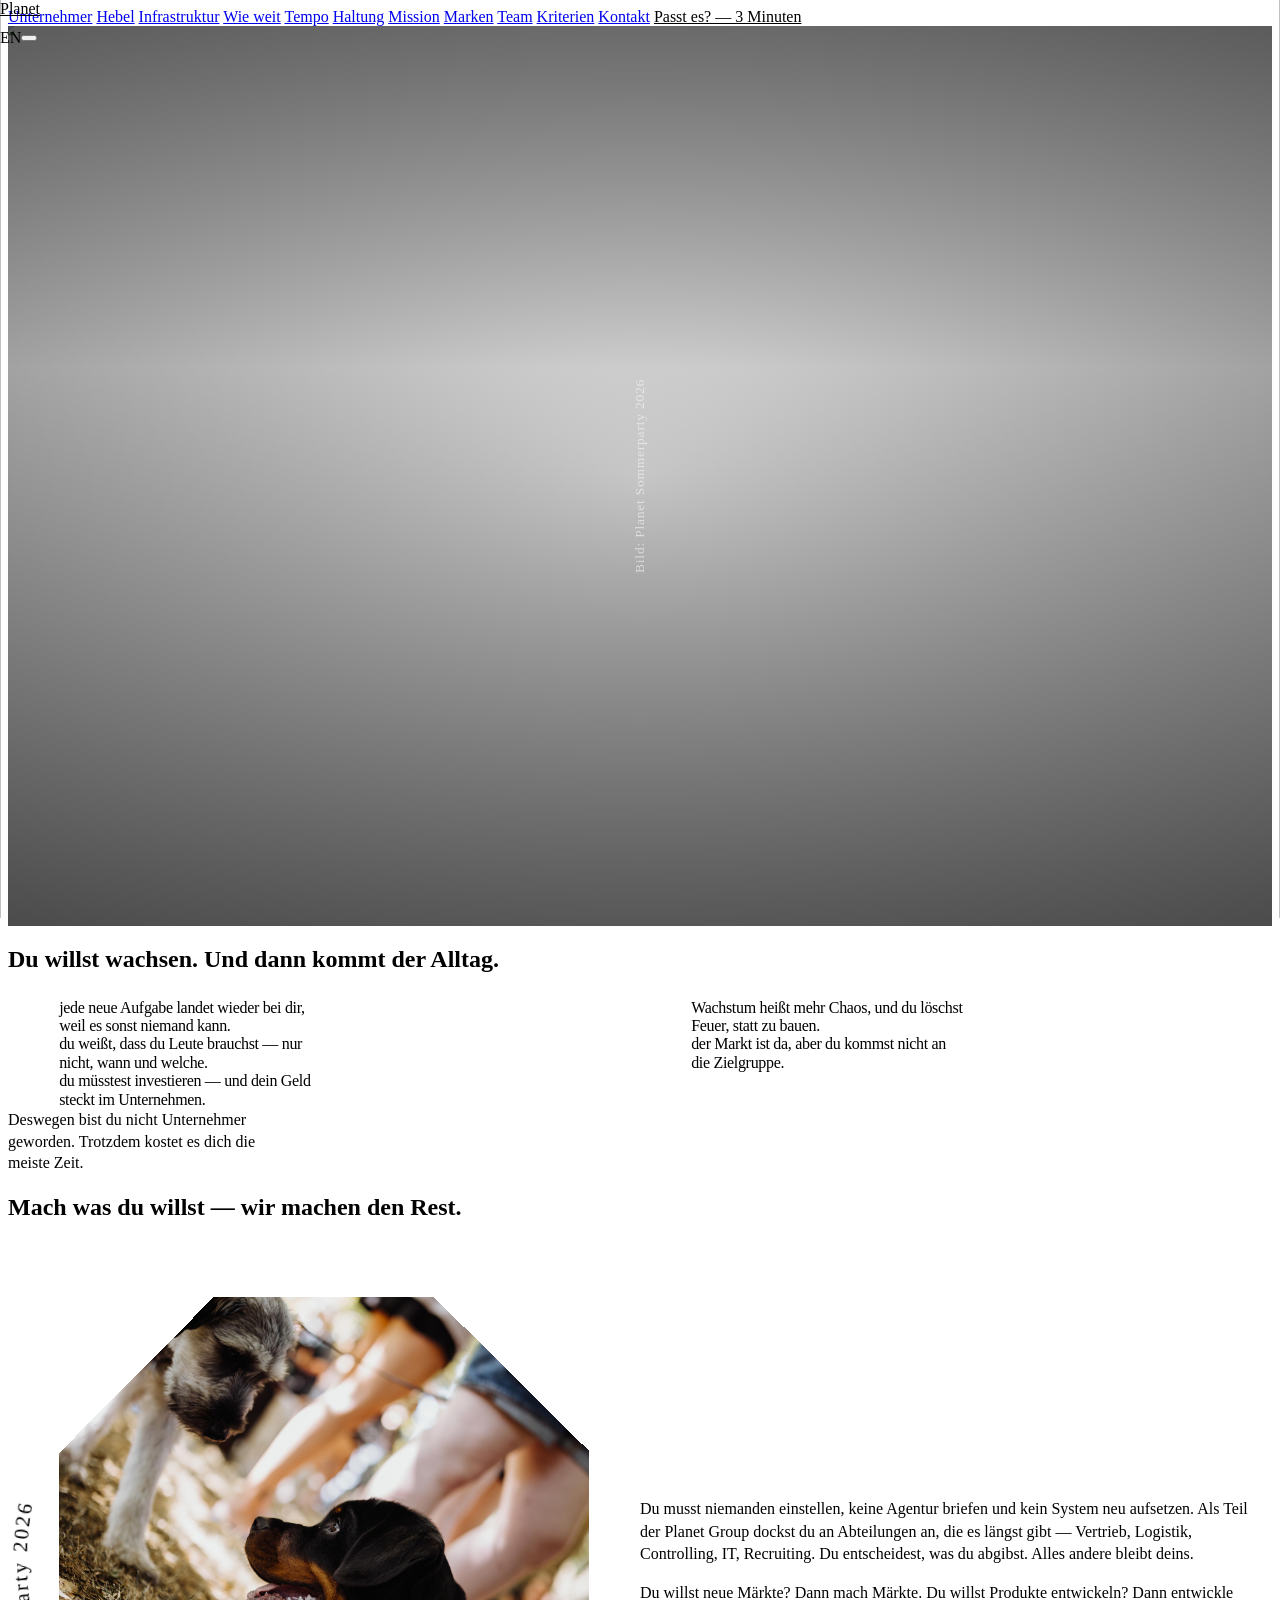
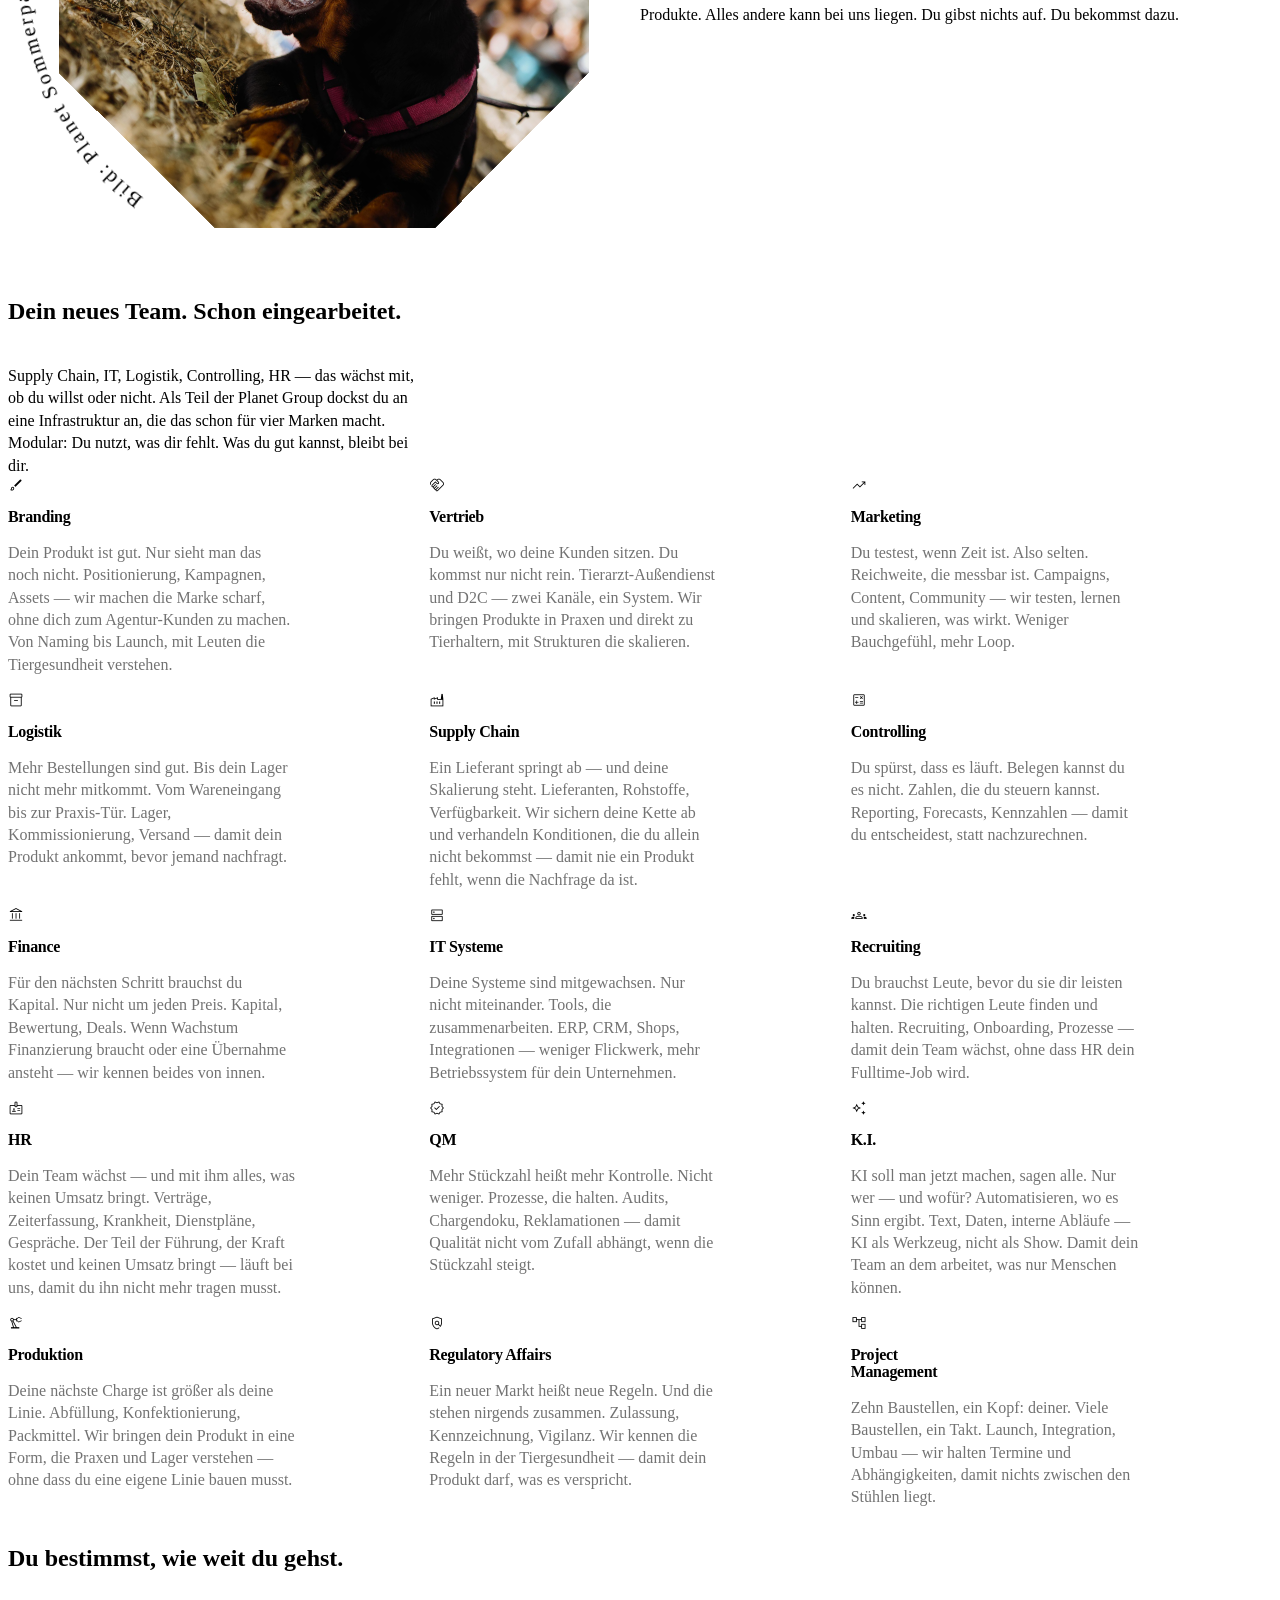
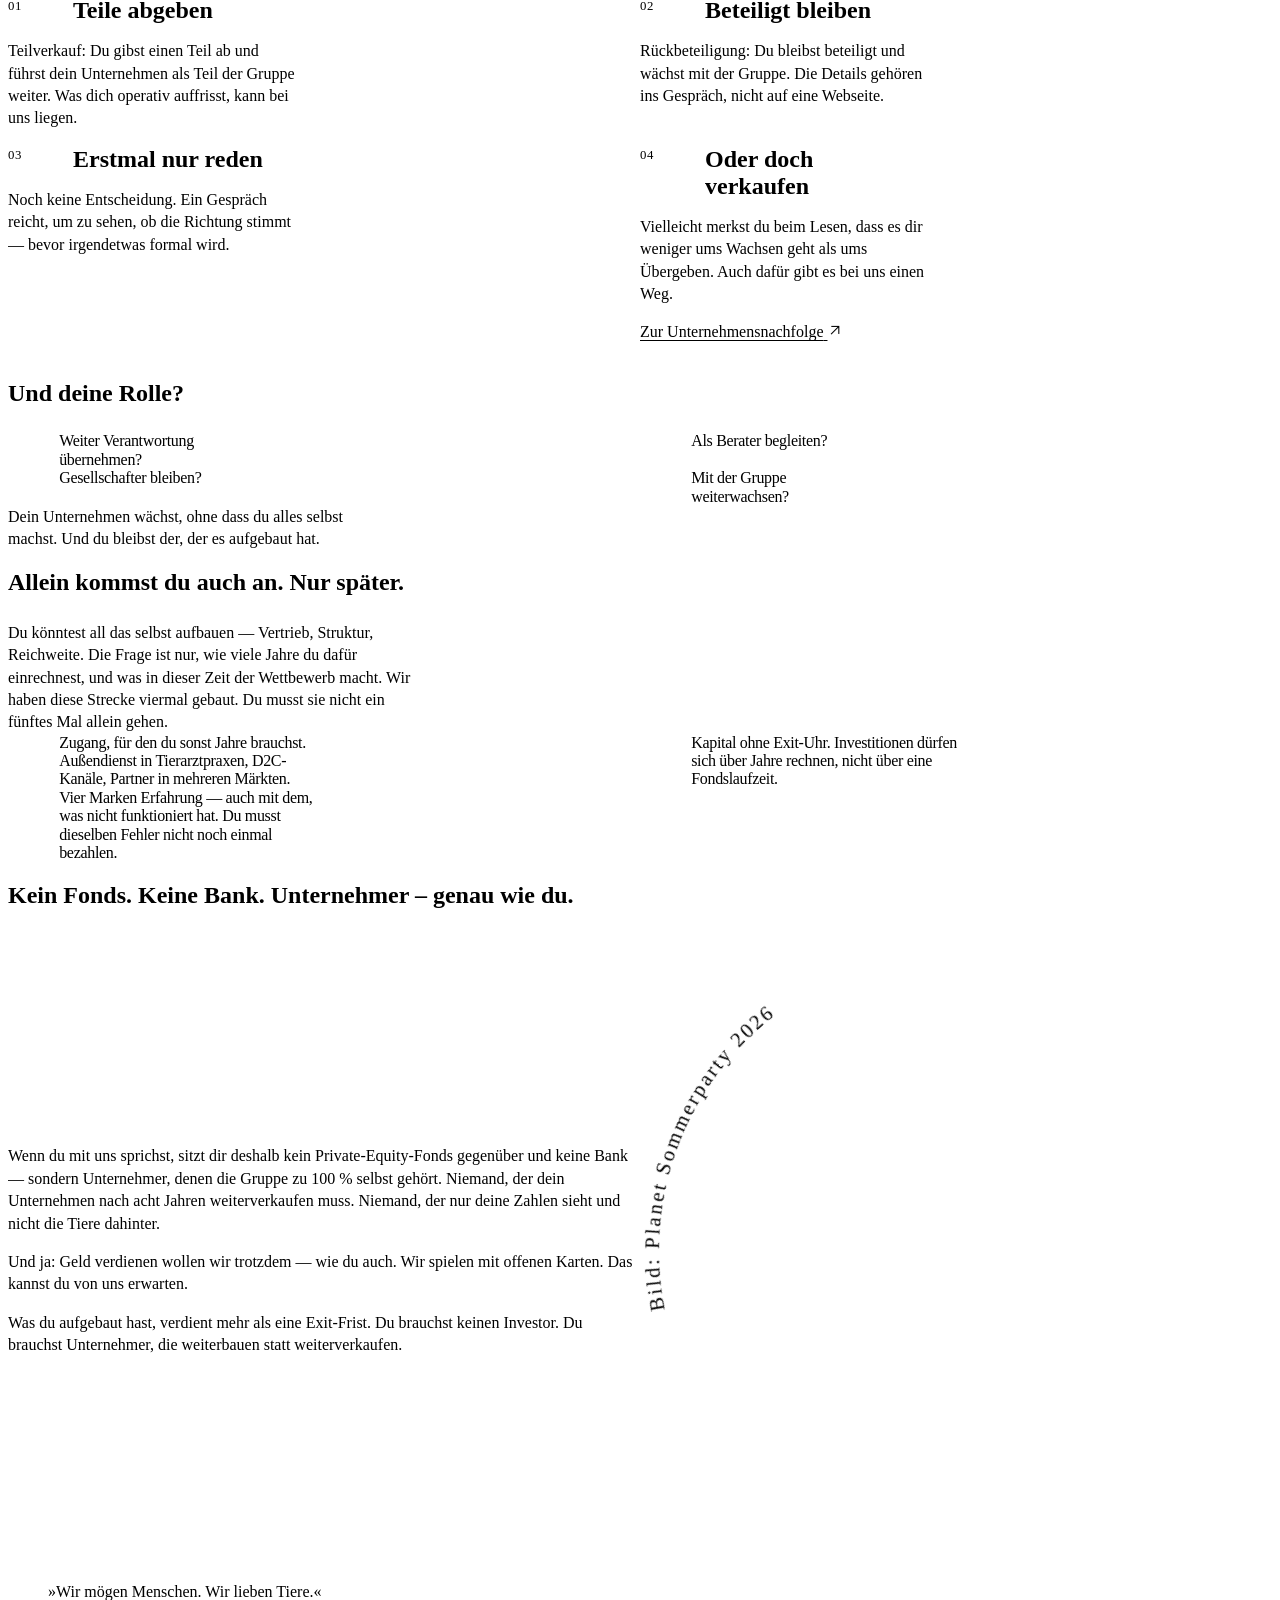
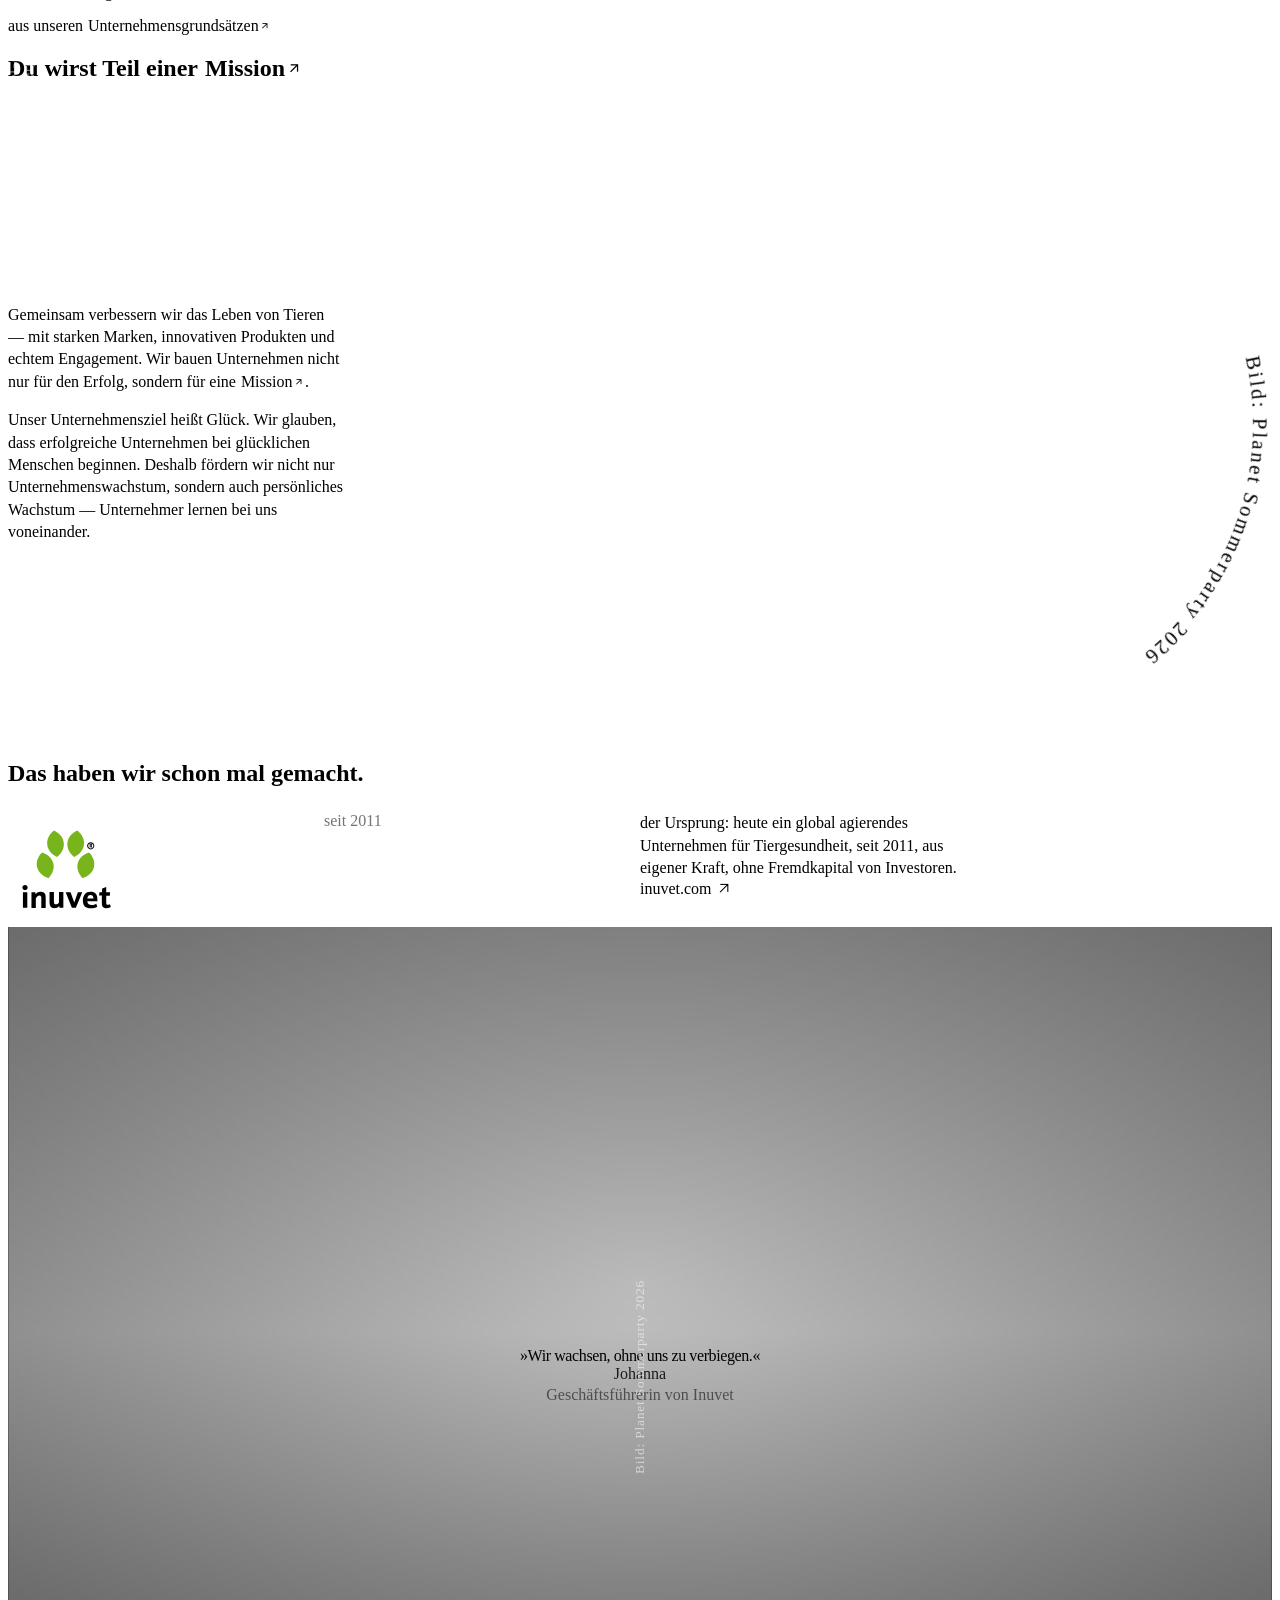
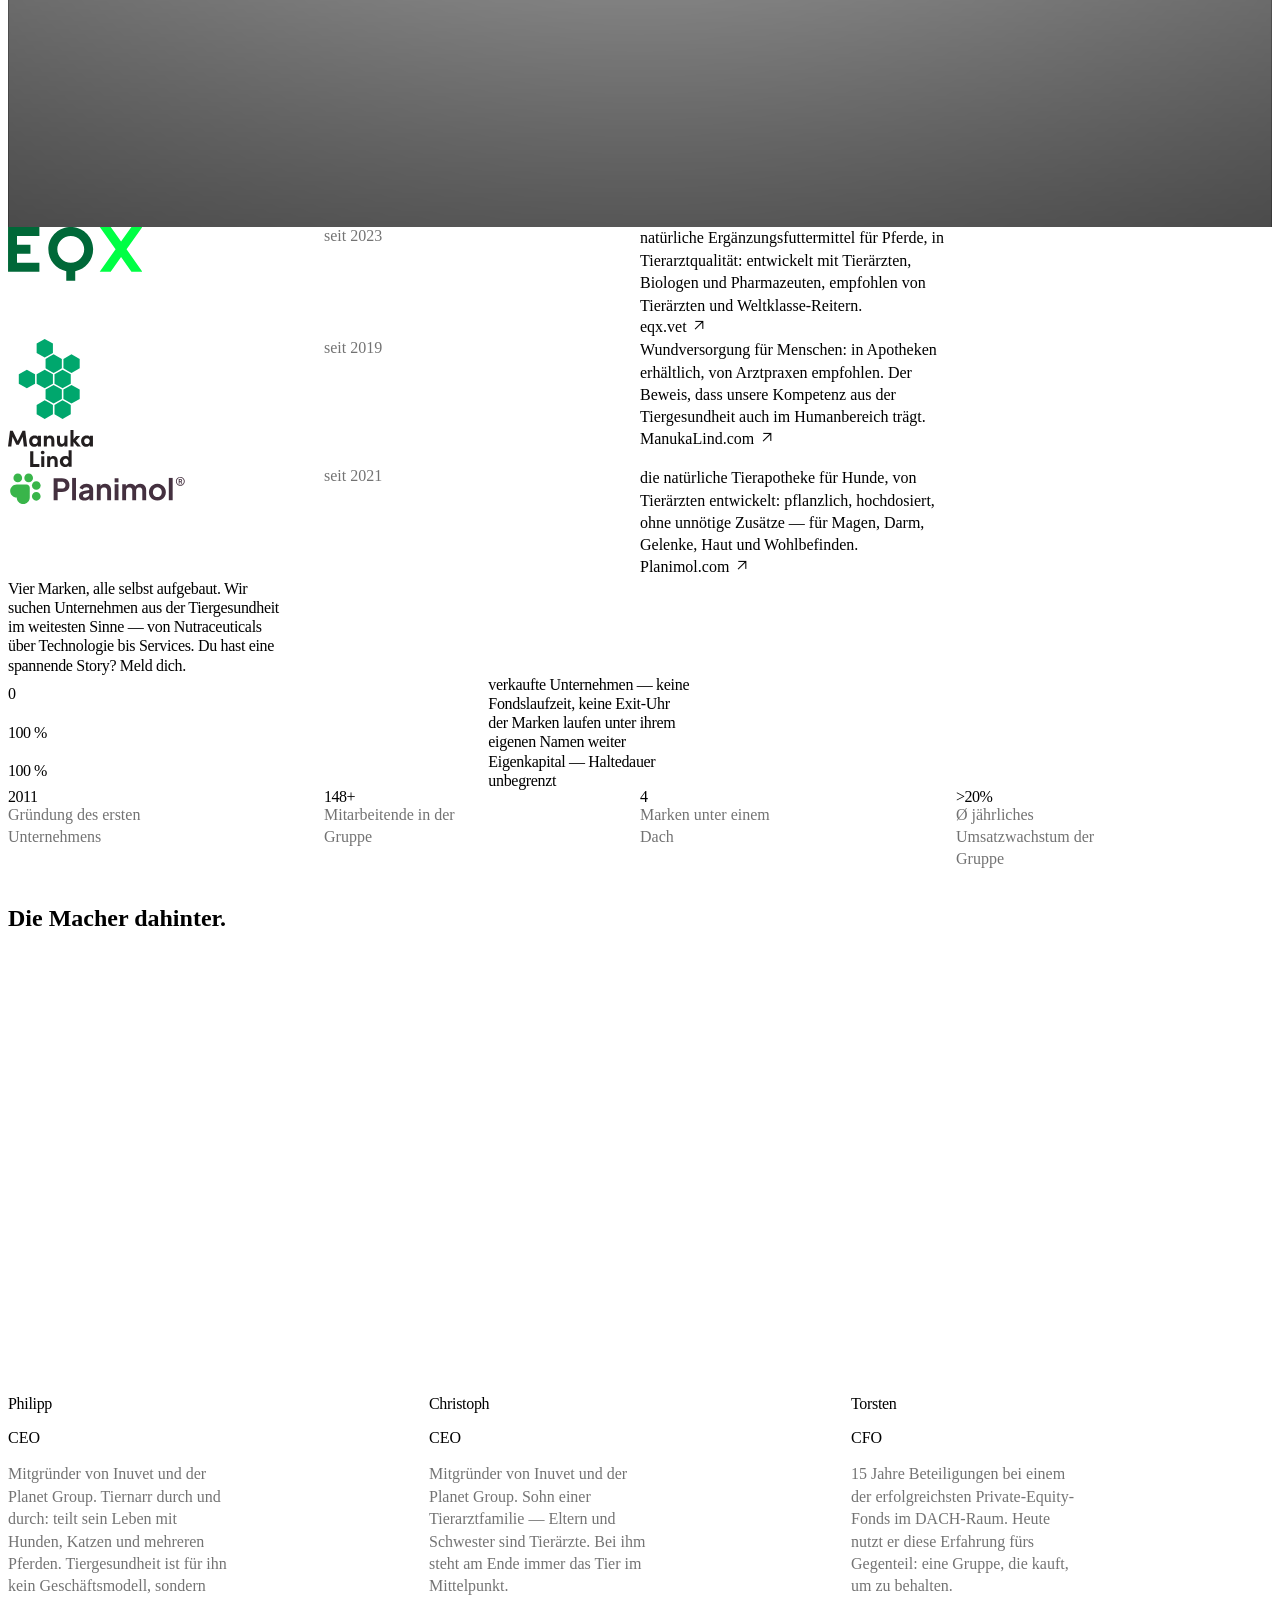
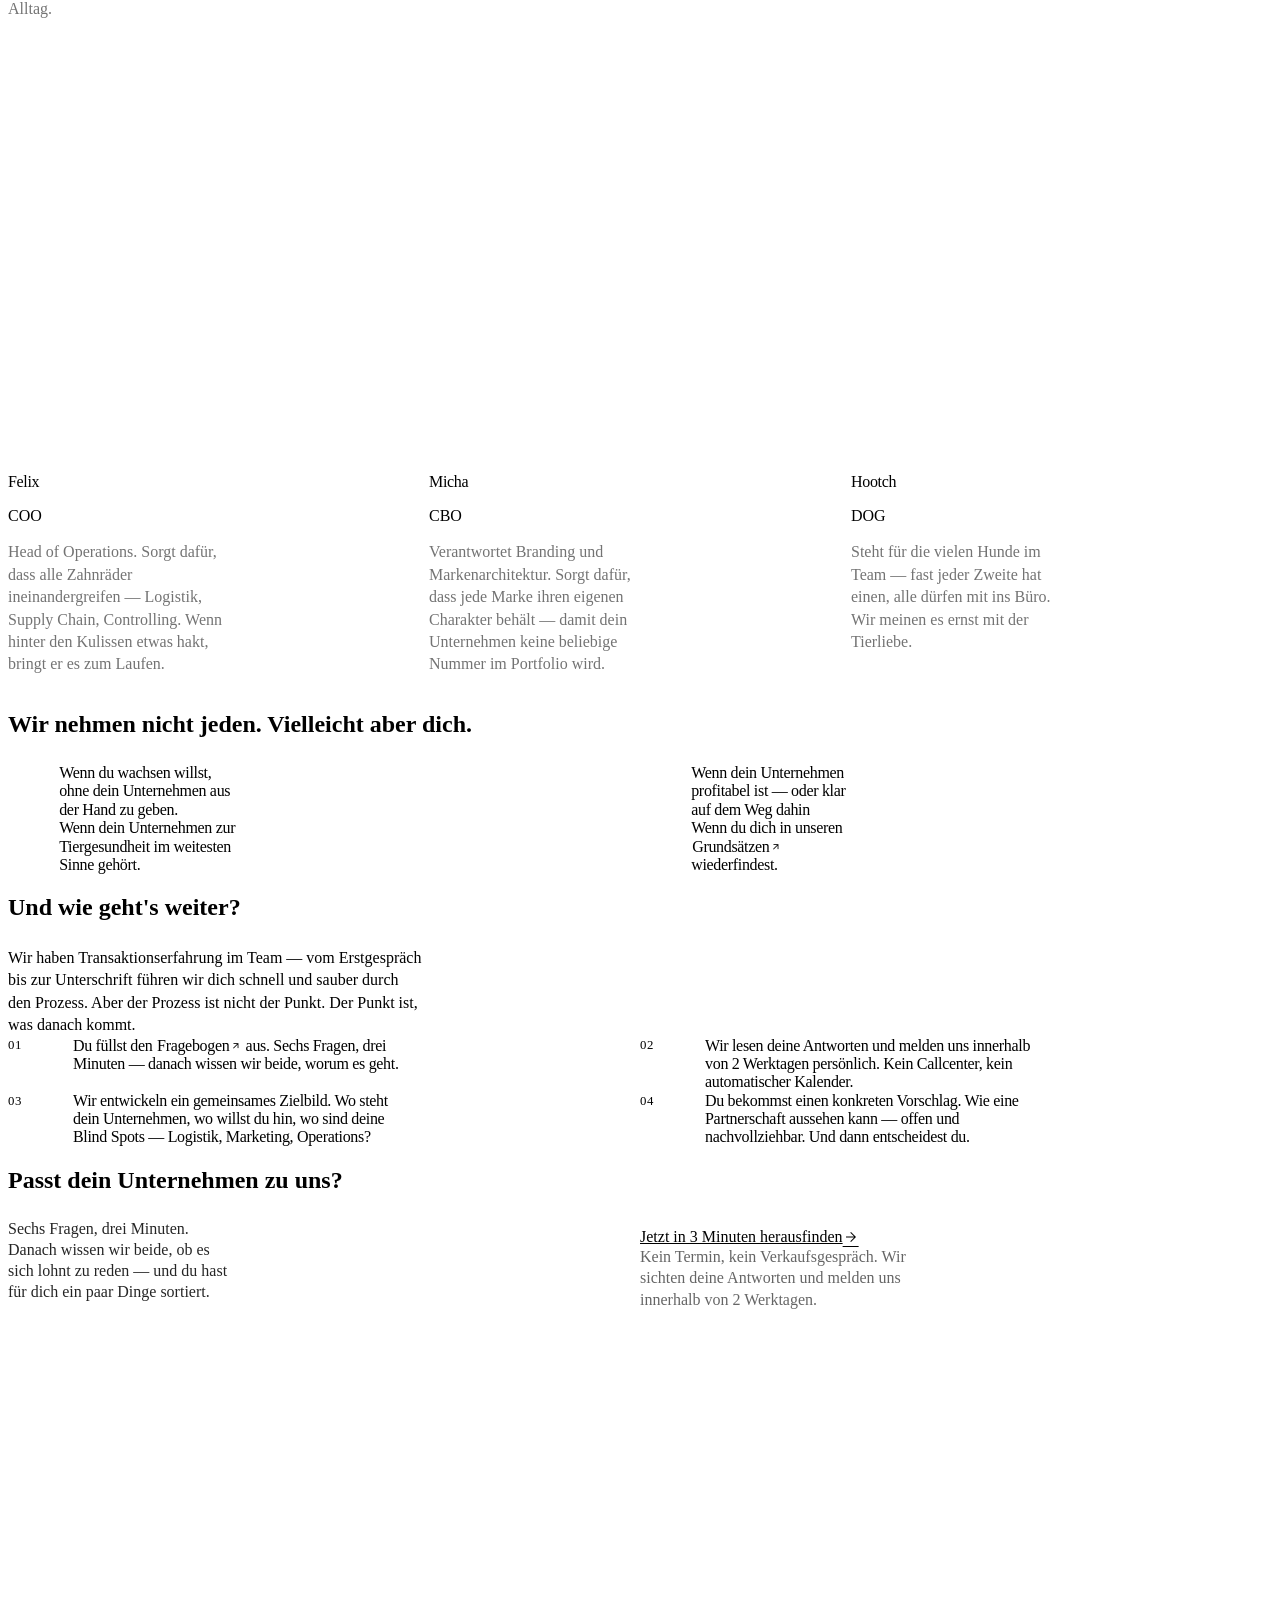
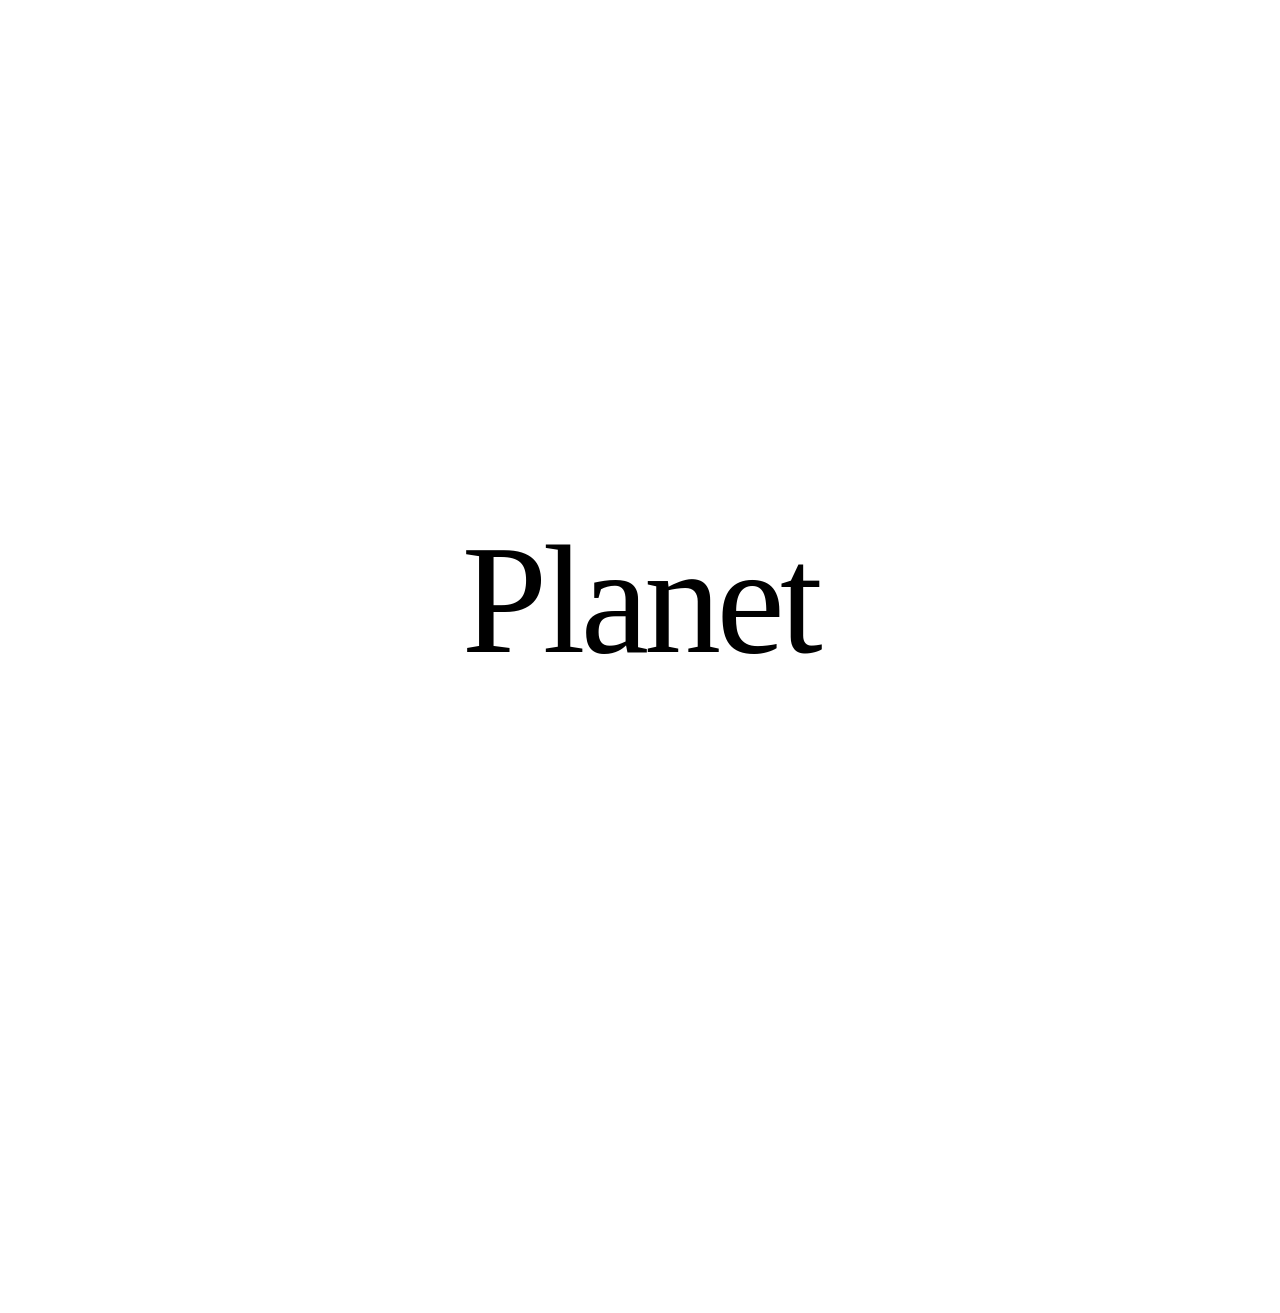
==== commit b5fc62e6: "Point the growth-page logo at the start page now that it lives at index.html. Co-authored-by: Cursor" ====
--- a/planet-website-wachstum.html
+++ b/planet-website-wachstum.html
@@ -2920,7 +2920,7 @@
 
 <nav class="nav nav--on-hero">
   <div class="nav-inner">
-    <a class="logo" href="planet-website.html">Planet</a>
+    <a class="logo" href="index.html">Planet</a>
     <div class="nav-right">
       <button class="lang-toggle" onclick="toggleLang()"><span class="de">EN</span><span class="en">DE</span></button>
       <button class="nav-toggle" aria-label="Menu" aria-expanded="false">
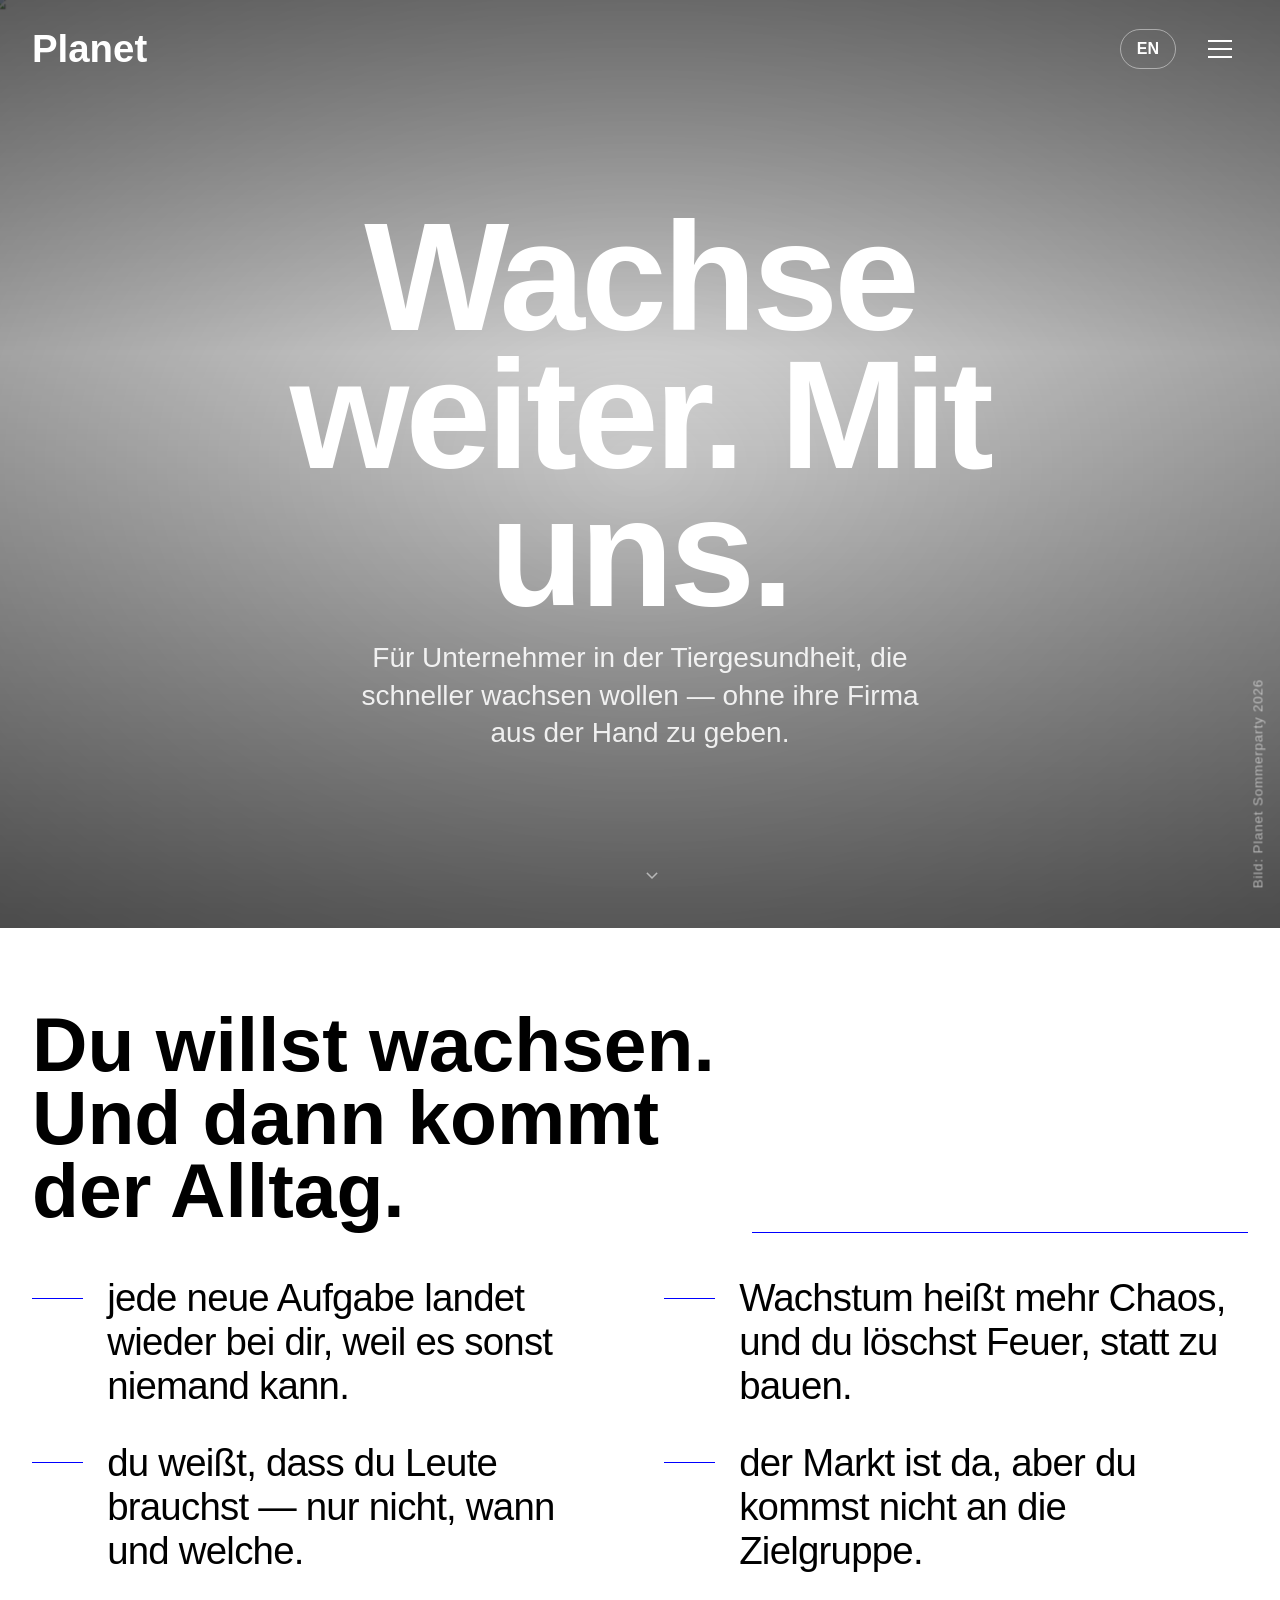
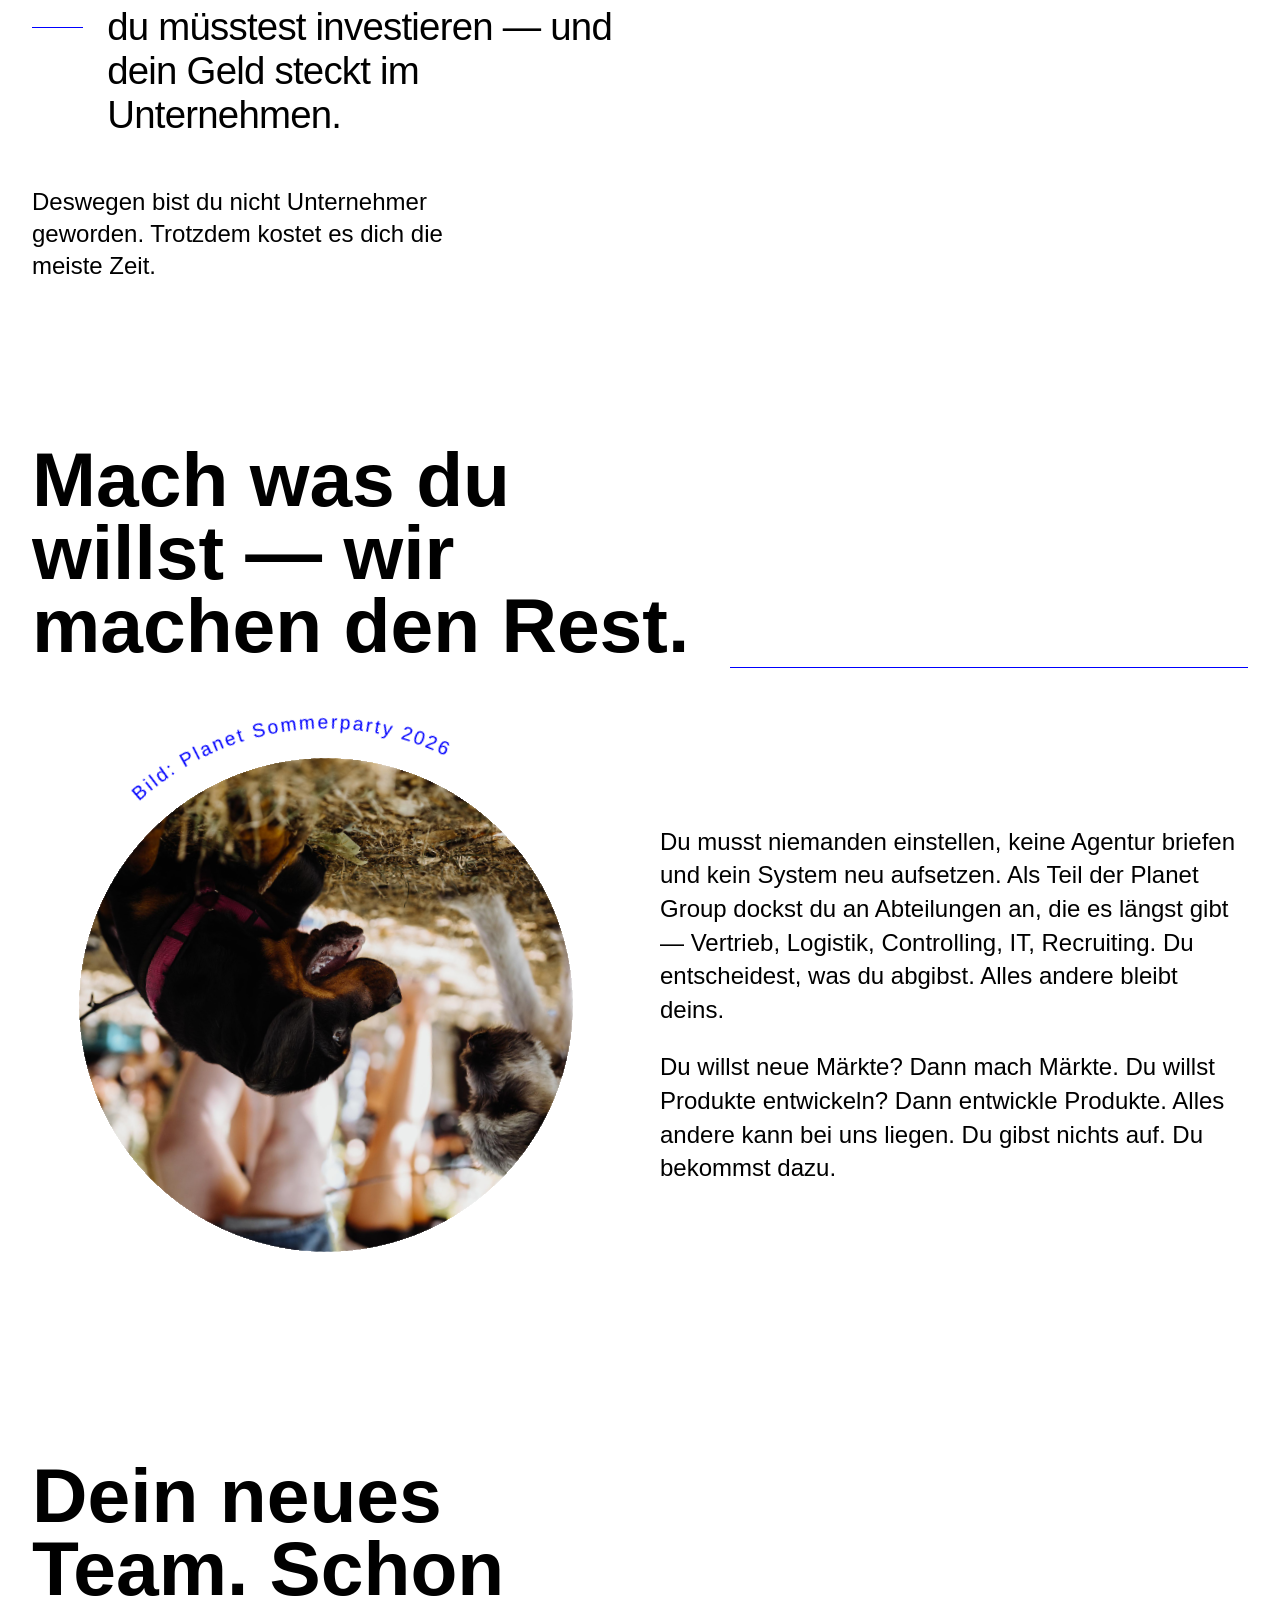
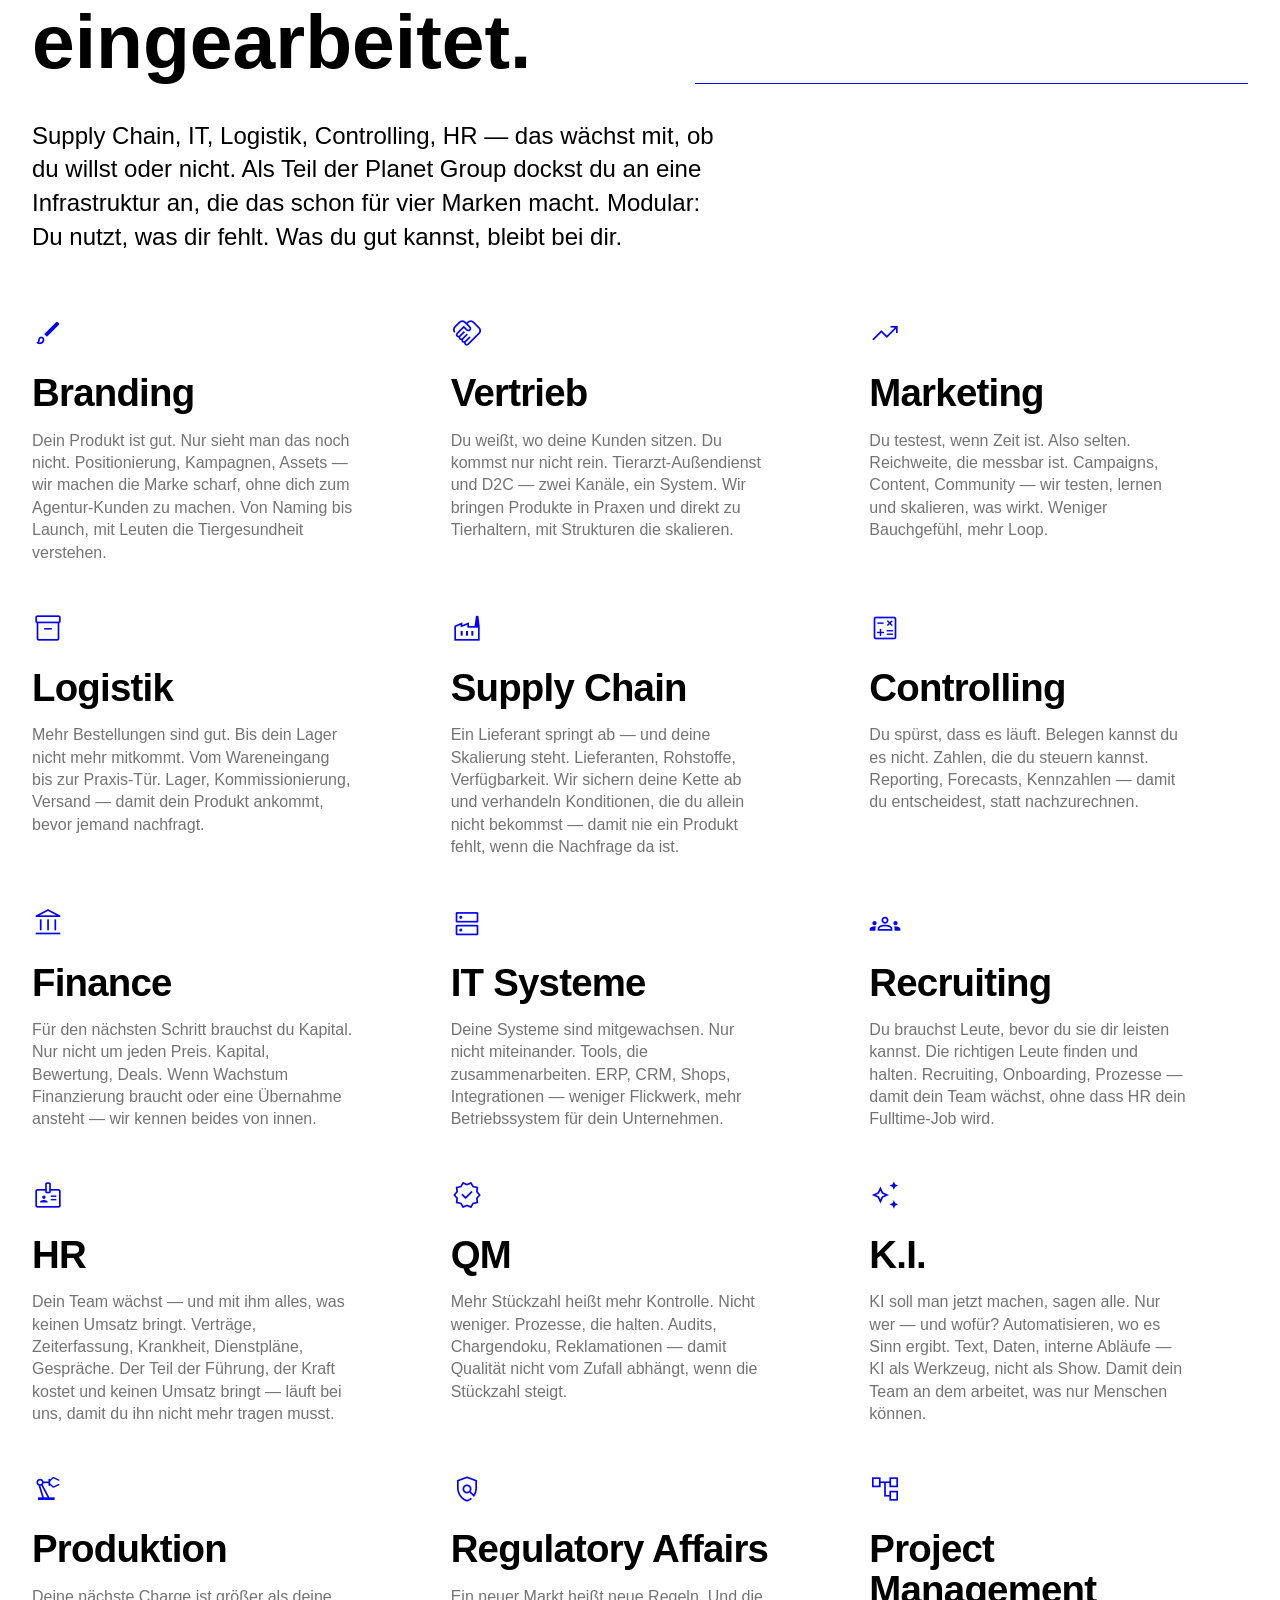
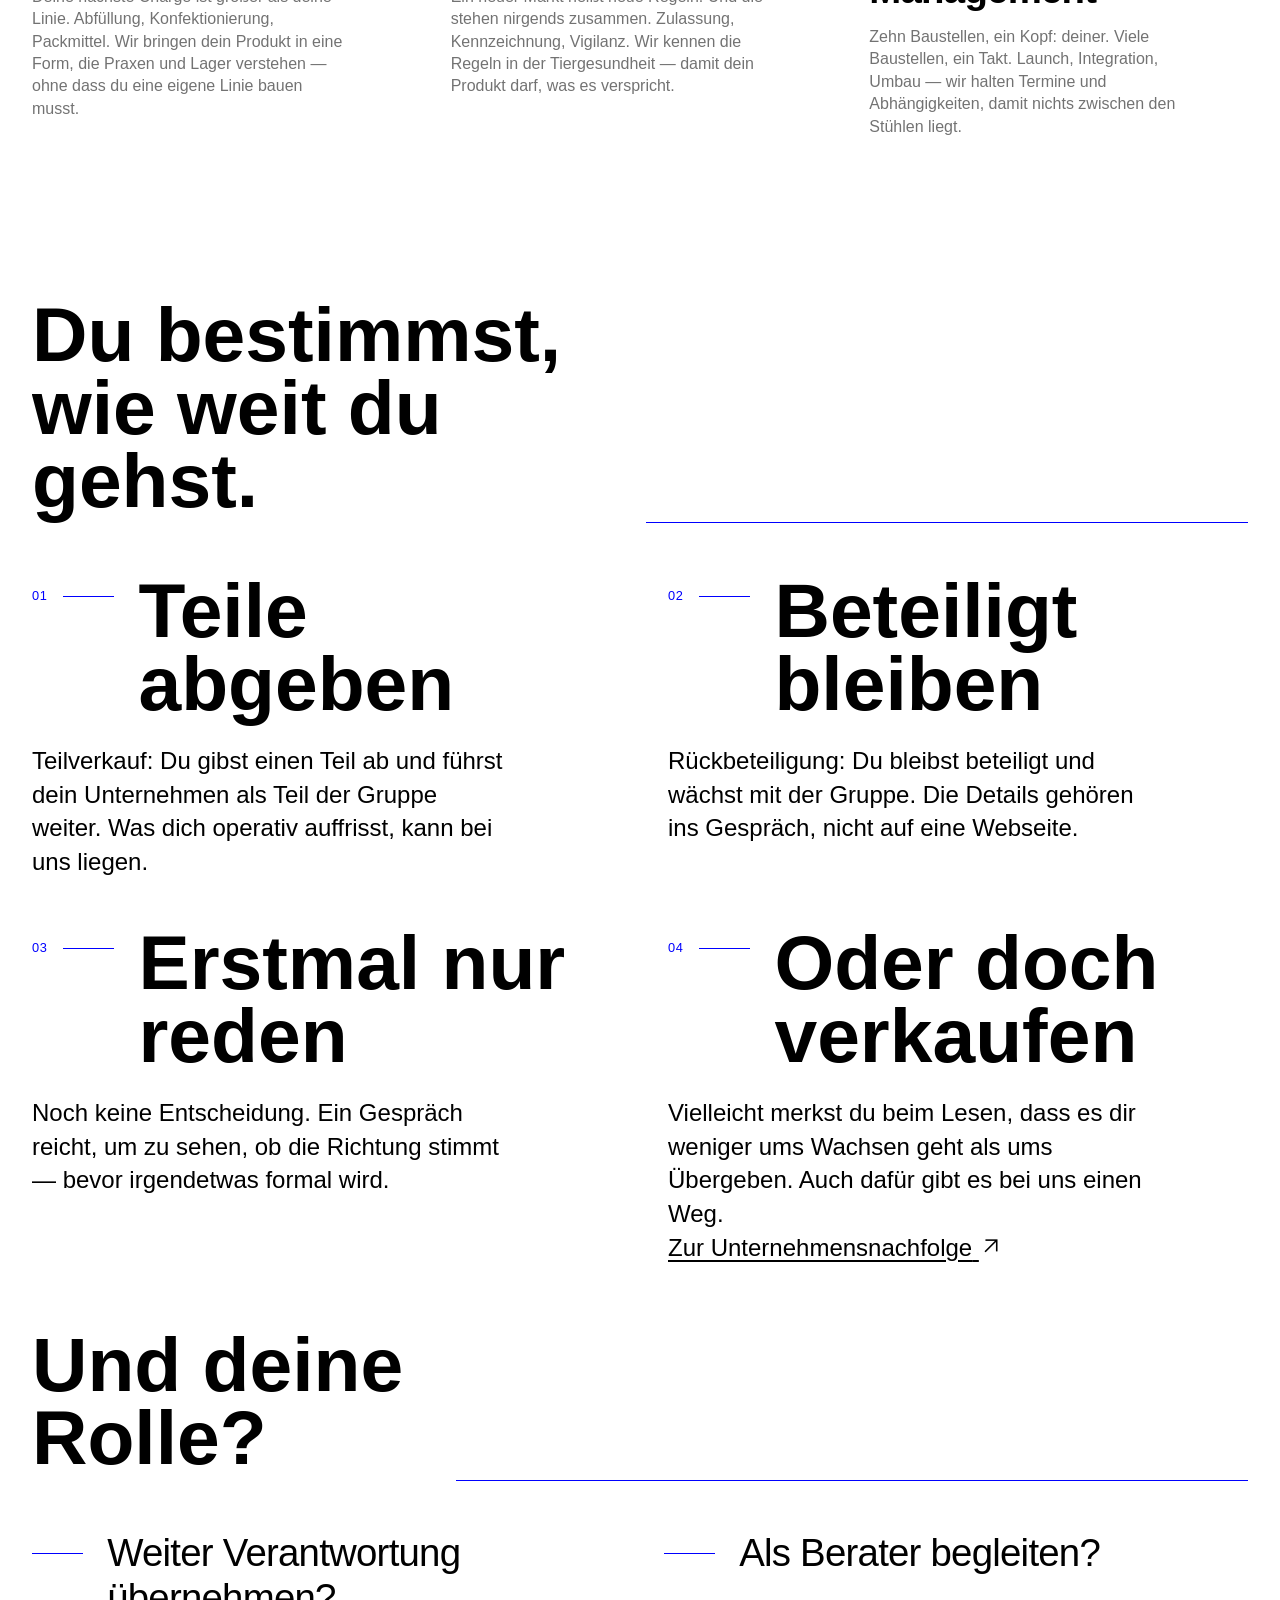
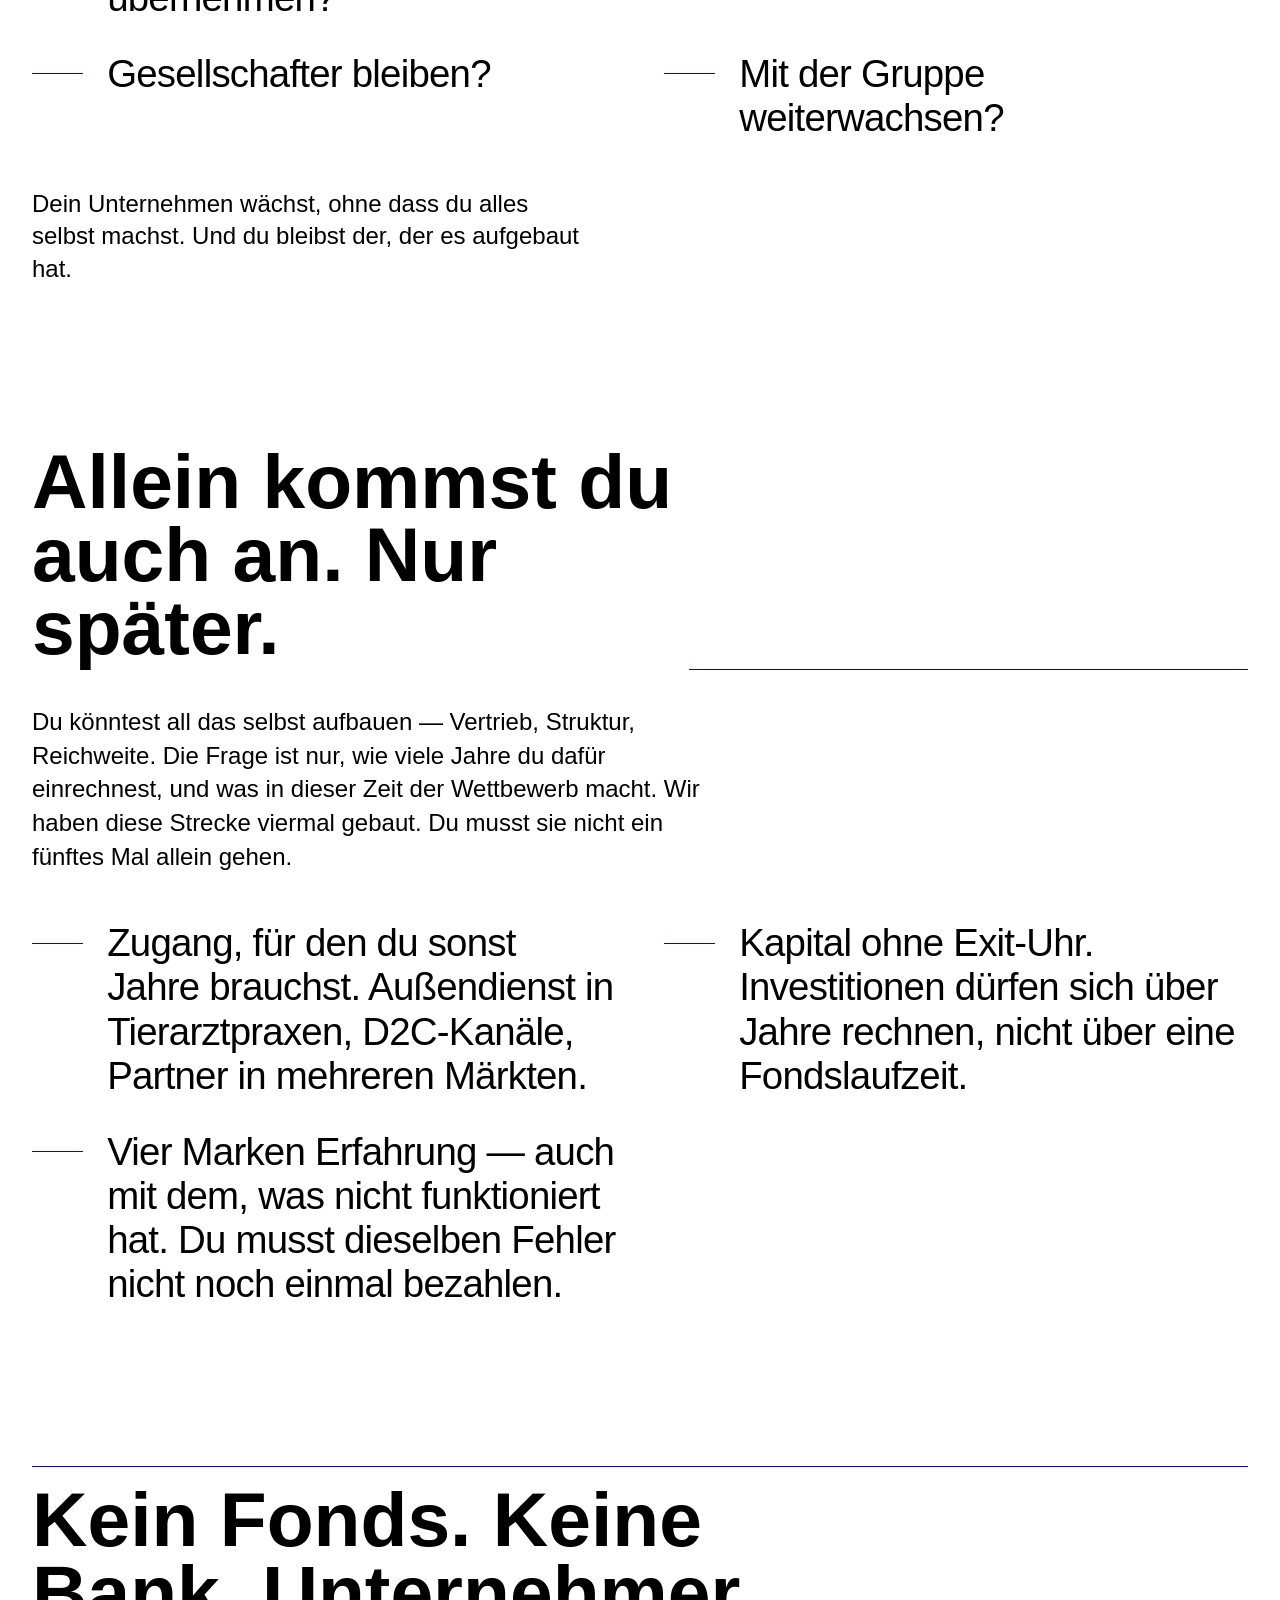
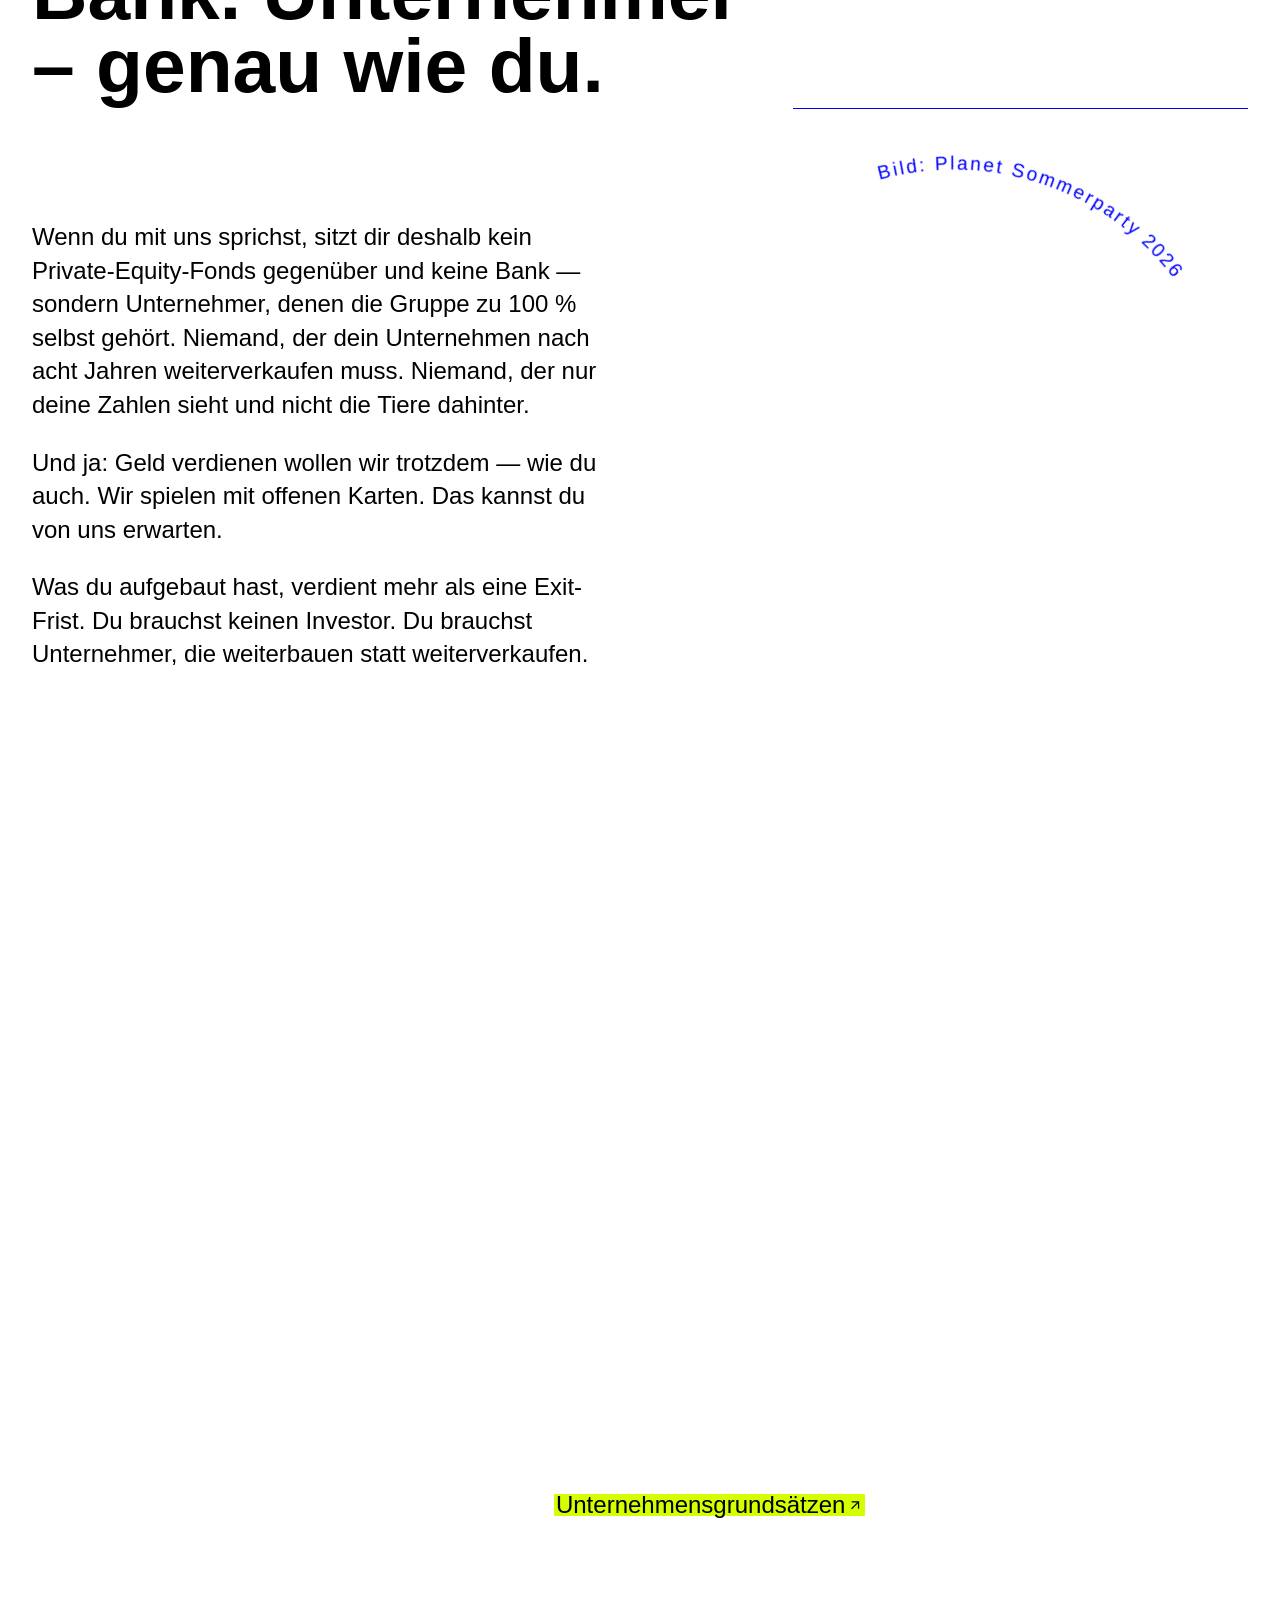
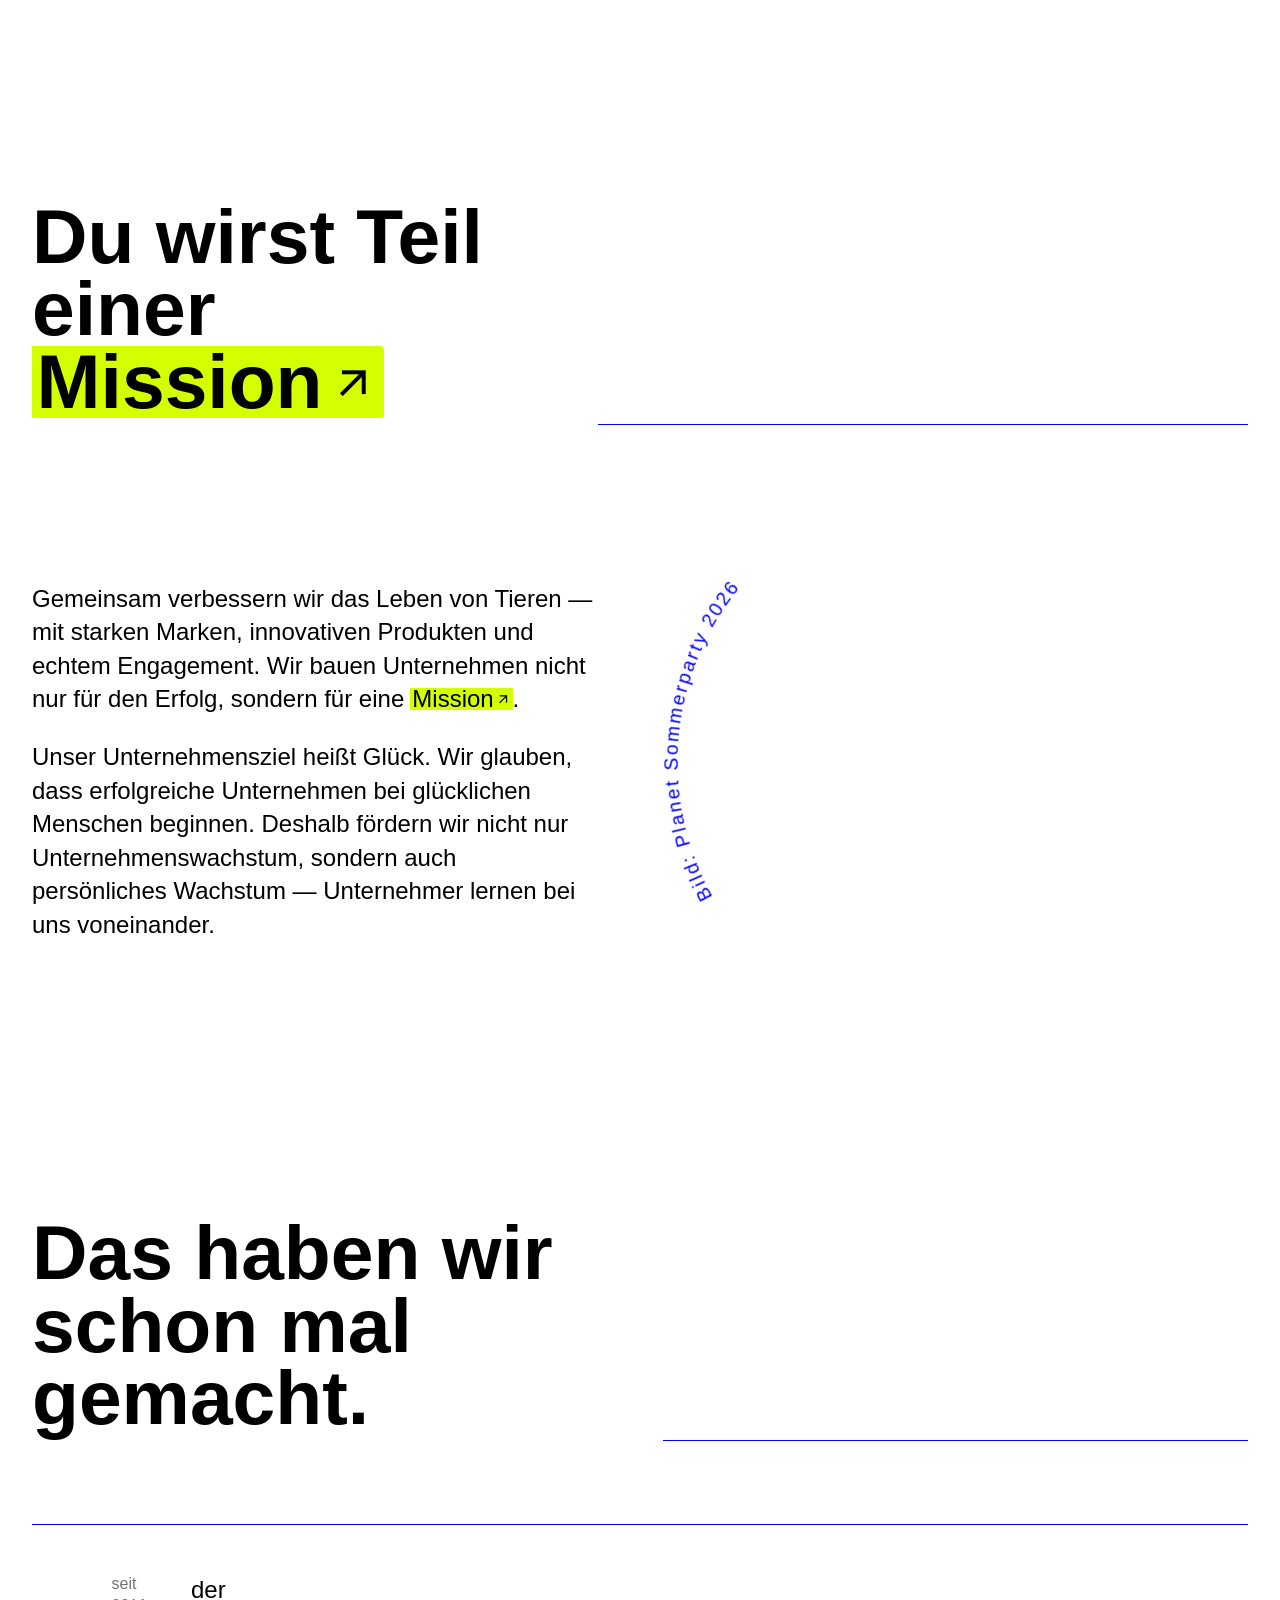
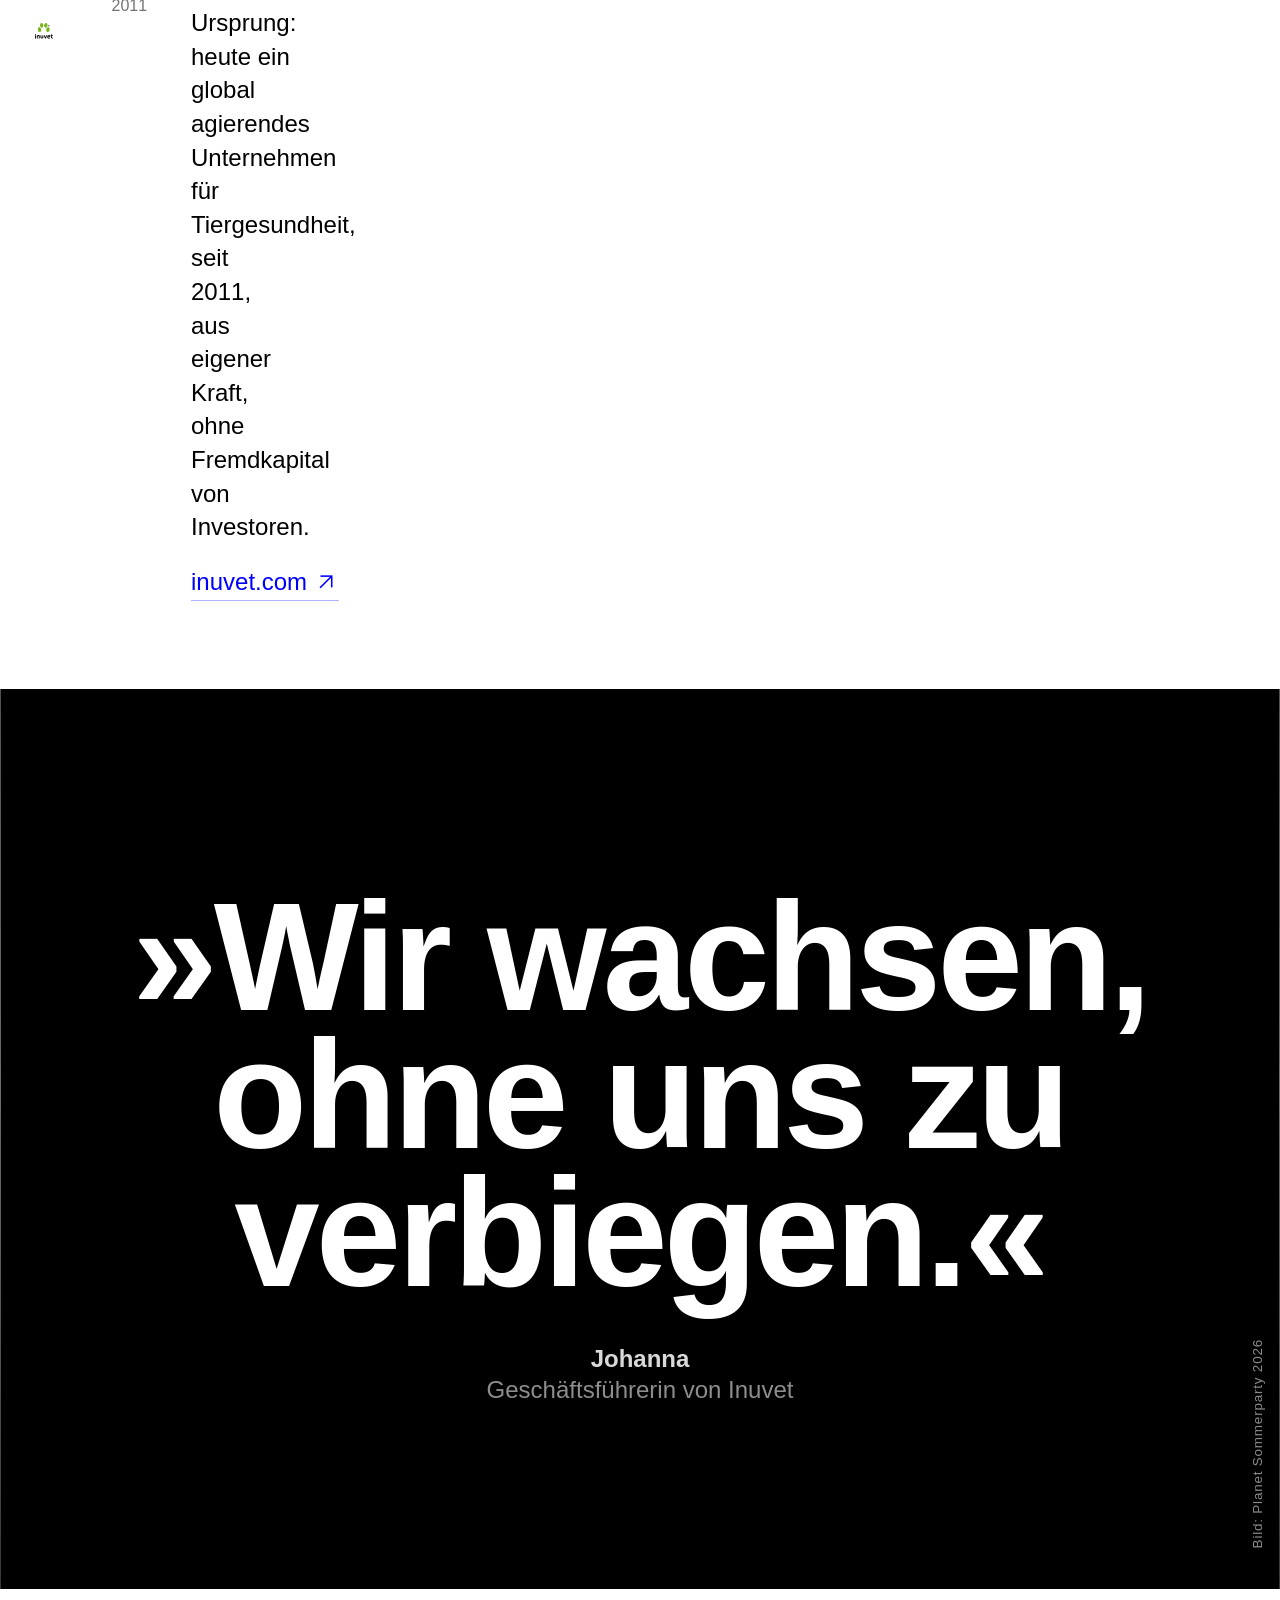
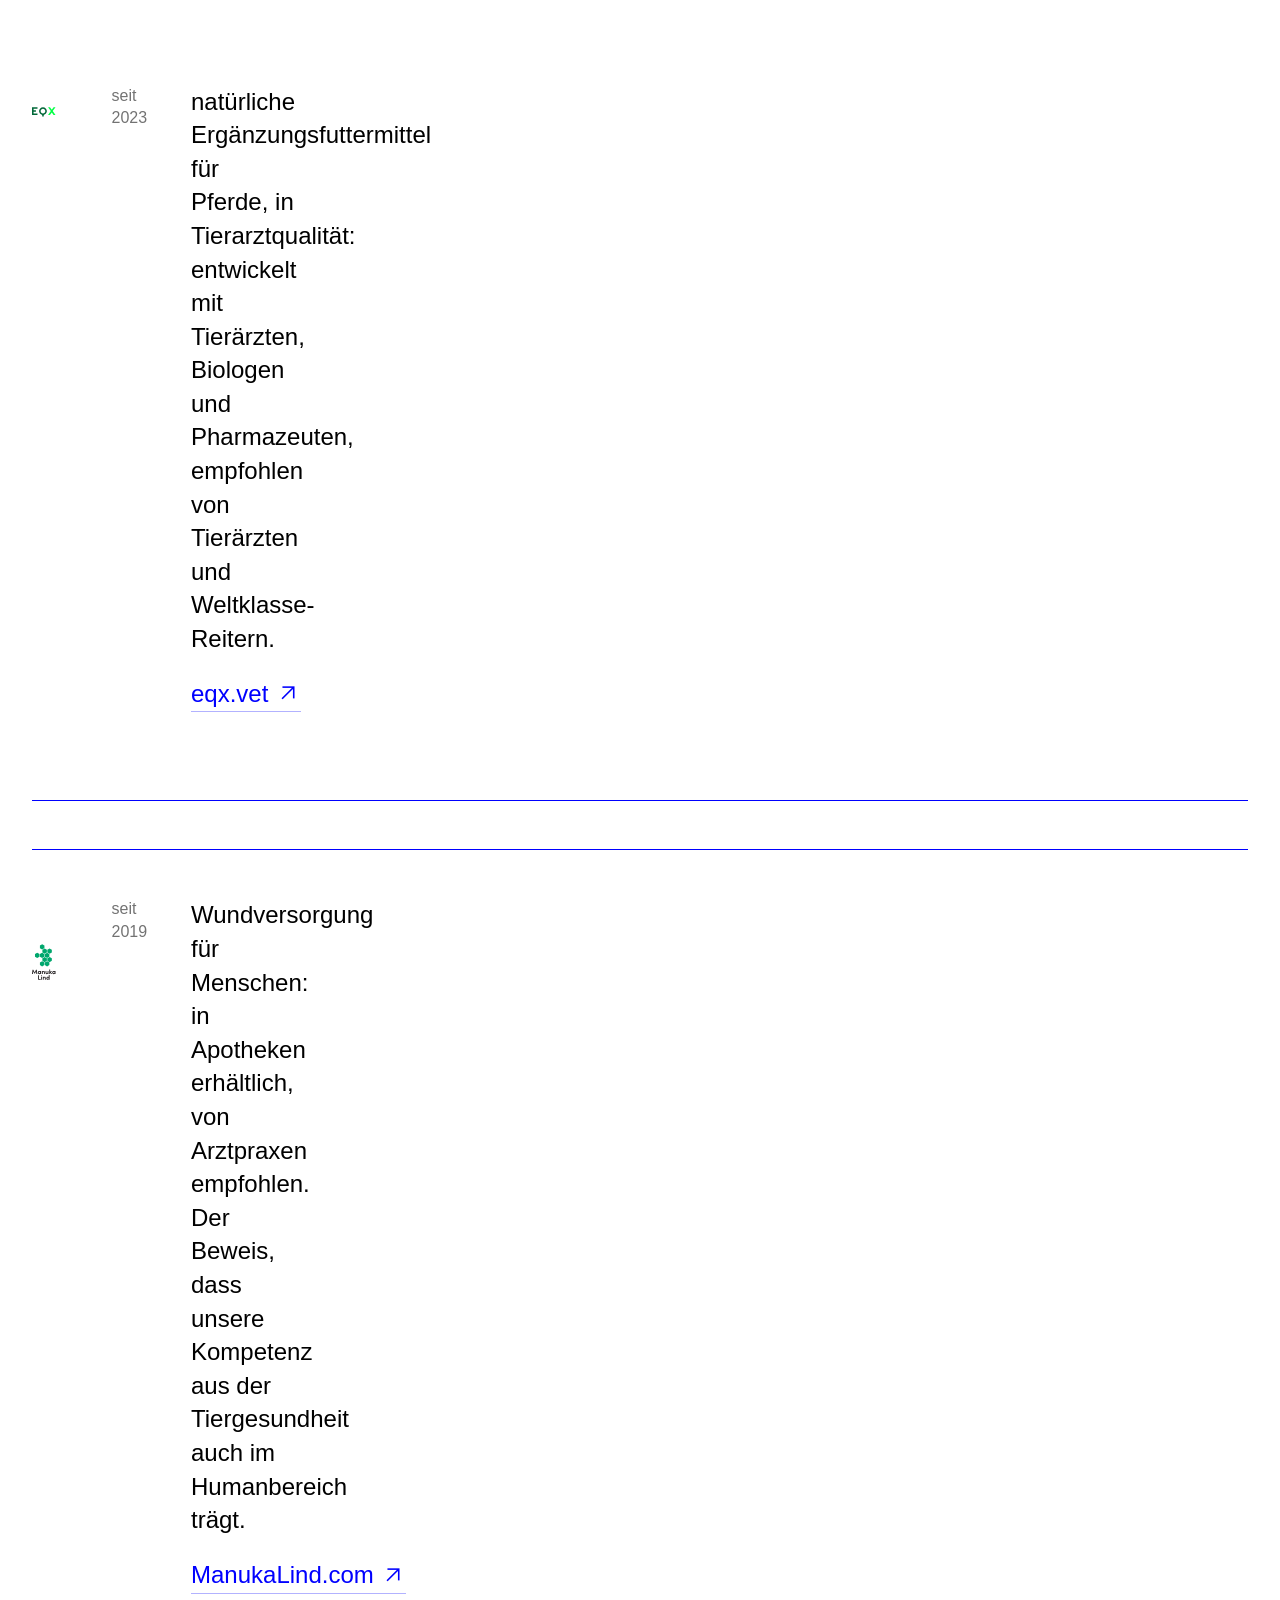
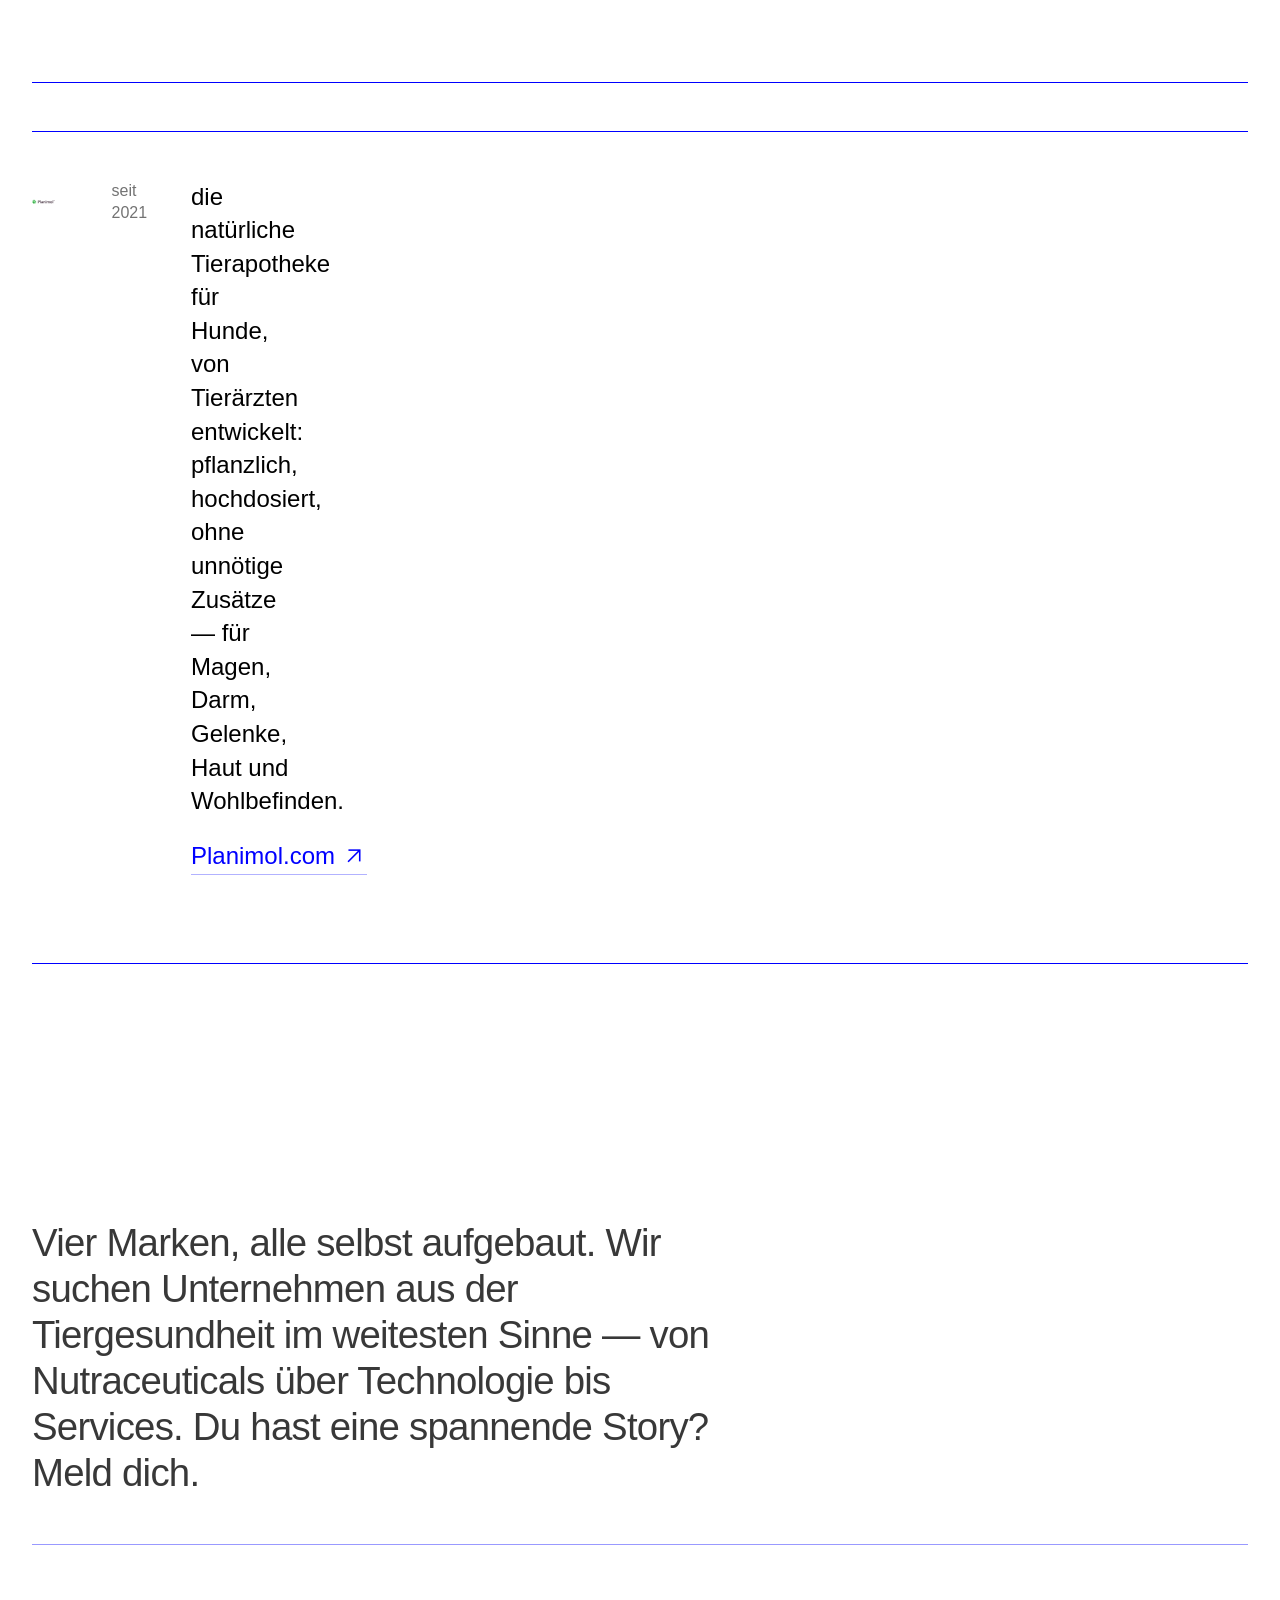
==== commit 04313fa0: "Move the styleguide CSS into planet.css and rename the growth headline to “Wachse weiter.” The Engli" ====
--- a/planet-website-wachstum.html
+++ b/planet-website-wachstum.html
@@ -2935,9 +2935,9 @@
     <a class="nav-overlay-link" href="#unternehmer"><span class="de">Unternehmer</span><span class="en">Founders</span></a>
     <a class="nav-overlay-link" href="#hebel"><span class="de">Hebel</span><span class="en">Offer</span></a>
     <a class="nav-overlay-link" href="#infrastruktur"><span class="de">Infrastruktur</span><span class="en">Back office</span></a>
-    <a class="nav-overlay-link" href="#wege"><span class="de">Wie weit</span><span class="en">How far</span></a>
+    <a class="nav-overlay-link" href="#wege"><span class="de">Wie weit</span><span class="en">Your options</span></a>
     <a class="nav-overlay-link" href="#tempo"><span class="de">Tempo</span><span class="en">Pace</span></a>
-    <a class="nav-overlay-link" href="#haltung"><span class="de">Haltung</span><span class="en">Stance</span></a>
+    <a class="nav-overlay-link" href="#haltung"><span class="de">Haltung</span><span class="en">What we stand for</span></a>
     <a class="nav-overlay-link" href="#mission"><span class="de">Mission</span><span class="en">Mission</span></a>
     <a class="nav-overlay-link" href="#marken"><span class="de">Marken</span><span class="en">Brands</span></a>
     <a class="nav-overlay-link" href="#team"><span class="de">Team</span><span class="en">Team</span></a>
@@ -3025,11 +3025,11 @@
             </li>
             <li>
               <span class="de">Mit Bescheidenheit, den Füßen fest auf dem Boden und den Augen auf massive 10x-Ziele gerichtet, wollen wir die Welt um uns herum jeden Tag ein kleines bisschen besser und schöner machen. Mit unseren Produkten, unserem Service und unserer Kreativität möchten wir Freude verbreiten – immer mit Begeisterung und einem Lächeln. Wir streben danach, gute Menschen zu sein – mutig, gerecht, diszipliniert und weise. Wir suchen nach einem Selbstwertgefühl, das unabhängig von äußeren Einflüssen und Meinungen ist. Wir wollen bedeutsame Beziehungen zu unseren Mitmenschen aufbauen. Und vor allem streben wir nach Glück und Zufriedenheit.</span>
-              <span class="en">Staying grounded and humble, yet keeping our eyes fixed on massive 10x goals, we want to make the world around us a little better and brighter every day. Through our products, our service, and our creativity, we aim to spread joy—always with passion and a smile. We strive to be good humans: courageous, fair, disciplined, and wise. We seek a sense of self-worth that isn't dictated by outside opinions. We want to build meaningful relationships with the people around us. But above all, we strive for happiness and fulfillment.</span>
+              <span class="en">Staying grounded and humble, yet keeping our eyes fixed on massive 10x goals, we want to make the world around us a little better and brighter every day. Through our products, our service, and our creativity, we aim to spread joy—always with passion and a smile. We try to be good people: courageous, fair, disciplined, and wise. We seek a sense of self-worth that isn't dictated by outside opinions. We want to build meaningful relationships with the people around us. But above all, we strive for happiness and fulfillment.</span>
             </li>
             <li>
               <span class="de">Unternehmensziel: Glück ist für alle, die sich voller Begeisterung auf diese Reise einlassen. Es ist für alle, die bereit sind, jeden Tag ihr Bestes zu geben, um zu wachsen und sich weiterzuentwickeln. Unternehmensziel: Glück ist für Menschen, die mit ganzem Herzen lieben – die Menschen, Tiere und das Leben selbst wertschätzen. Es ist für die Rechtschaffenen, die den Mut haben, das Richtige zu tun. Für die Fröhlichen, die das Leben mit Leichtigkeit sehen. Für die Frechen, die den Mut haben, anders zu denken. Für die Dankbaren, die in jedem Moment etwas Gutes finden. Und für die Pippi Langstrumpfs dieser Welt, die mit Fantasie und Abenteuerlust Neues erschaffen. Unternehmensziel: Glück ist für Dich. Und für mich. Und für jeden, der daran glaubt, dass Glück wächst, wenn wir daran arbeiten.</span>
-              <span class="en">Our ultimate goal—happiness—is for anyone who throws themselves completely into this journey. It’s for those willing to give their absolute best every day to grow and evolve. It’s for people who love with all their heart, who deeply value other people, animals, and life itself. It's for the honorable ones who have the courage to do what's right. For the cheerful souls who take life lightly. For the bold thinkers who dare to break the mold. For the grateful ones who find the good in every moment. And for the Pippi Longstockings of this world, who use their imagination and thirst for adventure to create something new. Happiness is for you. And for me. And for anyone who believes that happiness grows when we work for it.</span>
+              <span class="en">Our ultimate goal—happiness—is for anyone who throws themselves completely into this journey. It’s for those willing to give their absolute best every day to grow and evolve. It’s for people who love with all their heart, who deeply value other people, animals, and life itself. It's for people of integrity who have the courage to do what's right. For the cheerful souls who approach life with a light heart. For the bold thinkers who dare to break the mold. For the grateful ones who find the good in every moment. And for the Pippi Longstockings of this world, who use their imagination and thirst for adventure to create something new. Happiness is for you. And for me. And for anyone who believes that happiness grows when we work for it.</span>
             </li>
           </ul>
         </article>
@@ -3071,7 +3071,7 @@
         <fieldset class="quiz__step is-active" data-quiz-step data-quiz-key="Umsatz">
           <legend class="quiz__q">
             <span class="de">Welche Umsatzgrößenordnung hat dein Unternehmen?</span>
-            <span class="en">Roughly what’s your company’s annual revenue?</span>
+            <span class="en">What’s your annual revenue, roughly?</span>
           </legend>
           <div class="quiz__options">
             <label class="quiz__option">
@@ -3176,11 +3176,11 @@
         <fieldset class="quiz__step" data-quiz-step data-quiz-key="Kontakt" hidden>
           <legend class="quiz__q">
             <span class="de">Wer bist du?</span>
-            <span class="en">Who are you?</span>
+            <span class="en">How can we reach you?</span>
           </legend>
           <p class="quiz__hint">
             <span class="de">Damit wir uns melden können. Keine Newsletter, keine Weitergabe.</span>
-            <span class="en">So we can get back to you. No newsletter, and we don’t pass anything on.</span>
+            <span class="en">So we can get back to you. No newsletter, and we won’t share your information.</span>
           </p>
           <div class="quiz__fields">
             <div class="quiz__field">
@@ -3223,7 +3223,7 @@
 
         <p class="quiz__error" data-quiz-error role="alert">
           <span class="de">Senden fehlgeschlagen. Bitte nochmal versuchen oder direkt an hello@plnt.group schreiben.</span>
-          <span class="en">Sending failed. Try again, or email us at hello@plnt.group.</span>
+          <span class="en">Something went wrong. Please try again or email us at hello@plnt.group.</span>
         </p>
       </form>
 
@@ -3256,10 +3256,10 @@
     <div class="hero-full__overlay"></div>
   </div>
   <div class="hero-full__content flow">
-    <h1><span class="de">Bau weiter. Mit uns.</span><span class="en">Keep building. With us.</span></h1>
+    <h1><span class="de">Wachse weiter. Mit uns.</span><span class="en">Keep building. With us.</span></h1>
     <p class="hero-full__sub">
       <span class="de">Für Unternehmer in der Tiergesundheit, die schneller wachsen wollen — ohne ihre Firma aus der Hand zu geben.</span>
-      <span class="en">For animal health entrepreneurs who want to accelerate growth—without giving up control of their business.</span>
+      <span class="en">For animal health entrepreneurs who want to grow faster—without giving up control of their business.</span>
     </p>
   </div>
   <a class="hero-full__scroll" href="#unternehmer" aria-label="Scroll">
@@ -3294,7 +3294,7 @@
         <div class="fit__cue" aria-hidden="true"><span class="fit__rule"></span></div>
         <p class="fit__text">
           <span class="de">Wachstum heißt mehr Chaos, und du löschst Feuer, statt zu bauen.</span>
-          <span class="en">More growth just means more chaos. You're stuck putting out fires instead of actually building the business.</span>
+          <span class="en">The more you grow, the more chaos you get. You're stuck putting out fires instead of actually building the business.</span>
         </p>
       </li>
       <li class="fit__item reveal">
@@ -3308,7 +3308,7 @@
         <div class="fit__cue" aria-hidden="true"><span class="fit__rule"></span></div>
         <p class="fit__text">
           <span class="de">der Markt ist da, aber du kommst nicht an die Zielgruppe.</span>
-          <span class="en">The market is there, but you just can't seem to reach your audience.</span>
+          <span class="en">The customers are out there. You just can't reach them.</span>
         </p>
       </li>
       <li class="fit__item reveal">
@@ -3321,7 +3321,7 @@
     </ul>
     <p class="stance-lines__close reveal">
       <span class="de">Deswegen bist du nicht Unternehmer geworden. Trotzdem kostet es dich die meiste Zeit.</span>
-      <span class="en">This isn't why you became an entrepreneur. Yet it's eating up all your time.</span>
+      <span class="en">This isn't why you became an entrepreneur. And yet it eats up most of your time.</span>
     </p>
   </div>
 </section>
@@ -3360,11 +3360,11 @@
       <div class="stance__body flow reveal-slide-right">
         <p>
           <span class="de">Du musst niemanden einstellen, keine Agentur briefen und kein System neu aufsetzen. Als Teil der Planet Group dockst du an Abteilungen an, die es längst gibt — Vertrieb, Logistik, Controlling, IT, Recruiting. Du entscheidest, was du abgibst. Alles andere bleibt deins.</span>
-          <span class="en">You don’t have to hire anyone, brief an agency or set up new systems. As part of Planet Group you plug into departments that already exist: sales, logistics, controlling, IT and recruiting. You decide what to hand over. Everything else stays yours, exactly as it is.</span>
+          <span class="en">You don’t have to hire anyone, brief an agency or set up new systems. As part of Planet Group you plug into teams that are already up and running: sales, logistics, FP&A, IT and recruiting. You decide what to hand over. Everything else stays yours, exactly as it is.</span>
         </p>
         <p>
           <span class="de">Du willst neue Märkte? Dann mach Märkte. Du willst Produkte entwickeln? Dann entwickle Produkte. Alles andere kann bei uns liegen. Du gibst nichts auf. Du bekommst dazu.</span>
-          <span class="en">Want new markets? Go open them. Want to develop products? Do that. Everything else can sit with us. You don’t give anything up. You get more.</span>
+          <span class="en">Want to break into new markets? Go for it. Want to develop products? Do it. Leave the rest to us. You're not giving anything up. You're getting more.</span>
         </p>
       </div>
     </div>
@@ -3385,7 +3385,7 @@
     </div>
     <p class="stack__intro reveal">
       <span class="de">Supply Chain, IT, Logistik, Controlling, HR — das wächst mit, ob du willst oder nicht. Als Teil der Planet Group dockst du an eine Infrastruktur an, die das schon für vier Marken macht. Modular: Du nutzt, was dir fehlt. Was du gut kannst, bleibt bei dir.</span>
-      <span class="en">Supply chain, IT, logistics, controlling, HR: all of it grows with you, whether you want it to or not. As part of Planet Group you connect to an infrastructure that already does this for four brands. It’s modular, so you use what you’re missing and keep what you’re already good at.</span>
+      <span class="en">Supply chain, IT, logistics, FP&A, HR: it all grows with you, whether you want it to or not. As part of Planet Group you connect to infrastructure that already runs all this for four brands. It’s modular, so you use what you need and keep what you’re good at.</span>
     </p>
     <div class="stack__grid">
       <article class="stack__item flow reveal">
@@ -3393,7 +3393,7 @@
         <h3><span class="de">Branding</span><span class="en">Branding</span></h3>
         <p>
           <span class="de">Dein Produkt ist gut. Nur sieht man das noch nicht. Positionierung, Kampagnen, Assets — wir machen die Marke scharf, ohne dich zum Agentur-Kunden zu machen. Von Naming bis Launch, mit Leuten die Tiergesundheit verstehen.</span>
-          <span class="en">Your product is good. People just can’t see it yet. Positioning, campaigns and assets: we sharpen the brand without turning you into an agency client, from naming to launch, with people who understand animal health.</span>
+          <span class="en">Your product is good. People just can’t see it yet. Positioning, campaigns and assets: we tighten the brand without turning you into an agency client, from naming to launch, with people who understand animal health.</span>
         </p>
       </article>
       <article class="stack__item flow reveal">
@@ -3401,7 +3401,7 @@
         <h3><span class="de">Vertrieb</span><span class="en">Sales</span></h3>
         <p>
           <span class="de">Du weißt, wo deine Kunden sitzen. Du kommst nur nicht rein. Tierarzt-Außendienst und D2C — zwei Kanäle, ein System. Wir bringen Produkte in Praxen und direkt zu Tierhaltern, mit Strukturen die skalieren.</span>
-          <span class="en">You know where your customers are. You just can’t get in. Vet field sales and direct-to-consumer, two channels on one system: we get products into practices and directly to pet owners, with a structure that scales.</span>
+          <span class="en">You know where your customers are. You just can’t get your foot in the door. Vet field sales and direct-to-consumer, two channels on one system: we get products into practices and directly to pet owners, with a structure that scales.</span>
         </p>
       </article>
       <article class="stack__item flow reveal">
@@ -3409,15 +3409,15 @@
         <h3><span class="de">Marketing</span><span class="en">Marketing</span></h3>
         <p>
           <span class="de">Du testest, wenn Zeit ist. Also selten. Reichweite, die messbar ist. Campaigns, Content, Community — wir testen, lernen und skalieren, was wirkt. Weniger Bauchgefühl, mehr Loop.</span>
-          <span class="en">You test when there’s time, which means rarely. We run campaigns, content and community with one aim: reach you can measure. We test, learn and scale what works, with less gut feeling and more feedback.</span>
+          <span class="en">You test when there’s time, which means rarely. We run campaigns, content and community with one aim: reach you can measure. We test, learn and scale what works, with less guesswork, more data.</span>
         </p>
       </article>
       <article class="stack__item flow reveal">
         <span class="material-symbols-outlined icon--lg stack__icon" aria-hidden="true">inventory_2</span>
-        <h3><span class="de">Logistik</span><span class="en">Shipping</span></h3>
+        <h3><span class="de">Logistik</span><span class="en">Logistics</span></h3>
         <p>
           <span class="de">Mehr Bestellungen sind gut. Bis dein Lager nicht mehr mitkommt. Vom Wareneingang bis zur Praxis-Tür. Lager, Kommissionierung, Versand — damit dein Produkt ankommt, bevor jemand nachfragt.</span>
-          <span class="en">More orders are good, right up until your warehouse can’t keep up. From goods-in to the practice door we handle storage, picking and dispatch, so your product arrives before anyone has to ask for it.</span>
+          <span class="en">More orders are good, right up until your warehouse can’t keep up. From receiving to the clinic door we handle storage, picking and shipping, so your product arrives before anyone has to ask for it.</span>
         </p>
       </article>
       <article class="stack__item flow reveal">
@@ -3430,10 +3430,10 @@
       </article>
       <article class="stack__item flow reveal">
         <span class="material-symbols-outlined icon--lg stack__icon" aria-hidden="true">calculate</span>
-        <h3><span class="de">Controlling</span><span class="en">Controlling</span></h3>
+        <h3><span class="de">Controlling</span><span class="en">FP&A</span></h3>
         <p>
           <span class="de">Du spürst, dass es läuft. Belegen kannst du es nicht. Zahlen, die du steuern kannst. Reporting, Forecasts, Kennzahlen — damit du entscheidest, statt nachzurechnen.</span>
-          <span class="en">You can feel it’s working, but you can’t prove it. Reporting, forecasts and KPIs give you numbers you can steer by, so you decide instead of recalculating.</span>
+          <span class="en">You can feel it’s working, but you can’t prove it. Reporting, forecasts and KPIs give you numbers you can actually manage by, so you can make decisions instead of crunching numbers.</span>
         </p>
       </article>
       <article class="stack__item flow reveal">
@@ -3441,7 +3441,7 @@
         <h3><span class="de">Finance</span><span class="en">Finance</span></h3>
         <p>
           <span class="de">Für den nächsten Schritt brauchst du Kapital. Nur nicht um jeden Preis. Kapital, Bewertung, Deals. Wenn Wachstum Finanzierung braucht oder eine Übernahme ansteht — wir kennen beides von innen.</span>
-          <span class="en">Your next step needs capital, but not at any price. Capital, valuation, deals: whether growth needs financing or an acquisition is on the table, we’ve seen both from the inside.</span>
+          <span class="en">Your next step needs capital, but not at any price. Capital, valuation, deals: whether growth needs financing or an acquisition is on the table, we know both inside out.</span>
         </p>
       </article>
       <article class="stack__item flow reveal">
@@ -3449,7 +3449,7 @@
         <h3><span class="de">IT Systeme</span><span class="en">IT systems</span></h3>
         <p>
           <span class="de">Deine Systeme sind mitgewachsen. Nur nicht miteinander. Tools, die zusammenarbeiten. ERP, CRM, Shops, Integrationen — weniger Flickwerk, mehr Betriebssystem für dein Unternehmen.</span>
-          <span class="en">Your systems grew with the company, just not with each other. ERP, CRM, shops and integrations become tools that work together: less patchwork, more of an operating system for your business.</span>
+          <span class="en">Your systems grew with the company, just not with each other. ERP, CRM, shops and integrations become tools that work together: less patchwork, more of one system you can actually run the company on.</span>
         </p>
       </article>
       <article class="stack__item flow reveal">
@@ -3457,7 +3457,7 @@
         <h3><span class="de">Recruiting</span><span class="en">Recruiting</span></h3>
         <p>
           <span class="de">Du brauchst Leute, bevor du sie dir leisten kannst. Die richtigen Leute finden und halten. Recruiting, Onboarding, Prozesse — damit dein Team wächst, ohne dass HR dein Fulltime-Job wird.</span>
-          <span class="en">You need people before you can afford them. Recruiting, onboarding and processes to find the right ones and keep them, so your team grows without HR becoming your full-time job.</span>
+          <span class="en">You need people before you can afford them. We handle recruiting, onboarding and processes to find the right people and keep them, so your team grows without HR becoming your full-time job.</span>
         </p>
       </article>
       <article class="stack__item flow reveal">
@@ -3465,7 +3465,7 @@
         <h3><span class="de">HR</span><span class="en">HR</span></h3>
         <p>
           <span class="de">Dein Team wächst — und mit ihm alles, was keinen Umsatz bringt. Verträge, Zeiterfassung, Krankheit, Dienstpläne, Gespräche. Der Teil der Führung, der Kraft kostet und keinen Umsatz bringt — läuft bei uns, damit du ihn nicht mehr tragen musst.</span>
-          <span class="en">Your team grows, and so does everything that doesn’t bring in revenue: contracts, time tracking, sick leave, rotas and hard conversations. It’s the part of leadership that costs energy and earns nothing. We take it on, so you don’t have to.</span>
+          <span class="en">Your team grows, and so does everything that doesn’t bring in revenue: contracts, time tracking, sick leave, shift schedules and one-on-ones. It’s the part of leading people that drains you and doesn’t make the company any money. We take it on, so you don’t have to.</span>
         </p>
       </article>
       <article class="stack__item flow reveal">
@@ -3478,10 +3478,10 @@
       </article>
       <article class="stack__item flow reveal">
         <span class="material-symbols-outlined icon--lg stack__icon" aria-hidden="true">auto_awesome</span>
-        <h3><span class="de">K.I.</span><span class="en">A.I.</span></h3>
+        <h3><span class="de">K.I.</span><span class="en">AI</span></h3>
         <p>
           <span class="de">KI soll man jetzt machen, sagen alle. Nur wer — und wofür? Automatisieren, wo es Sinn ergibt. Text, Daten, interne Abläufe — KI als Werkzeug, nicht als Show. Damit dein Team an dem arbeitet, was nur Menschen können.</span>
-          <span class="en">Everyone says you should be doing AI now. Nobody says who, or what for. We automate where it actually helps — text, data, internal workflows — and treat AI as a tool, not a gimmick, so your team can work on what only people can do.</span>
+          <span class="en">Everyone says you should be doing AI now. But who's going to do it, and for what? We automate where it actually helps — text, data, internal workflows — and treat AI as a tool, not a gimmick, so your team can work on what only people can do.</span>
         </p>
       </article>
       <article class="stack__item flow reveal">
@@ -3489,7 +3489,7 @@
         <h3><span class="de">Produktion</span><span class="en">Production</span></h3>
         <p>
           <span class="de">Deine nächste Charge ist größer als deine Linie. Abfüllung, Konfektionierung, Packmittel. Wir bringen dein Produkt in eine Form, die Praxen und Lager verstehen — ohne dass du eine eigene Linie bauen musst.</span>
-          <span class="en">Your next batch is bigger than your line. Filling, assembly and packaging materials: we get your product into a form that practices and warehouses understand, without you having to build a line of your own.</span>
+          <span class="en">Your next batch has outgrown your line. Filling, kitting and packaging: we get your product packaged the way practices and wholesalers need it, without you having to build a line of your own.</span>
         </p>
       </article>
       <article class="stack__item flow reveal">
@@ -3497,7 +3497,7 @@
         <h3><span class="de">Regulatory Affairs</span><span class="en">Regulatory affairs</span></h3>
         <p>
           <span class="de">Ein neuer Markt heißt neue Regeln. Und die stehen nirgends zusammen. Zulassung, Kennzeichnung, Vigilanz. Wir kennen die Regeln in der Tiergesundheit — damit dein Produkt darf, was es verspricht.</span>
-          <span class="en">A new market means new rules, and they’re never written down in one place. Registration, labelling and vigilance: we know the animal-health rules, so your product is cleared to do what it promises.</span>
+          <span class="en">A new market means new rules, and they’re never written down in one place. Registration, labeling and vigilance: we know the animal-health rules, so your product is legally allowed to claim what it promises.</span>
         </p>
       </article>
       <article class="stack__item flow reveal">
@@ -3505,7 +3505,7 @@
         <h3><span class="de">Project Management</span><span class="en">Project management</span></h3>
         <p>
           <span class="de">Zehn Baustellen, ein Kopf: deiner. Viele Baustellen, ein Takt. Launch, Integration, Umbau — wir halten Termine und Abhängigkeiten, damit nichts zwischen den Stühlen liegt.</span>
-          <span class="en">Ten projects, one head: yours. Launches, integrations and rebuilds on one timeline — we keep deadlines and dependencies straight, so nothing falls through the cracks.</span>
+          <span class="en">Ten projects, and you're juggling all of them. Launches, integrations and rebuilds on one timeline — we keep deadlines and dependencies straight, so nothing falls through the cracks.</span>
         </p>
       </article>
     </div>
@@ -3520,7 +3520,7 @@
       <div>
         <h2>
           <span class="de">Du bestimmst, wie weit du gehst.</span>
-          <span class="en">You decide how far this goes.</span>
+          <span class="en">You decide how far you go.</span>
         </h2>
       </div>
     </div>
@@ -3531,12 +3531,12 @@
             <span class="fit__index">01</span>
             <span class="fit__rule"></span>
           </div>
-          <h2><span class="de">Teile abgeben</span><span class="en">Hand over part</span></h2>
+          <h2><span class="de">Teile abgeben</span><span class="en">Sell a stake</span></h2>
         </div>
         <div class="paths__body flow">
           <p>
             <span class="de">Teilverkauf: Du gibst einen Teil ab und führst dein Unternehmen als Teil der Gruppe weiter. Was dich operativ auffrisst, kann bei uns liegen.</span>
-            <span class="en">A partial sale: you sell a share and keep running your company as part of the group. The operational grind can move over to us.</span>
+            <span class="en">A partial sale: you sell a share and keep running your company as part of the group. The day-to-day that’s eating you alive can come to us.</span>
           </p>
         </div>
       </article>
@@ -3551,7 +3551,7 @@
         <div class="paths__body flow">
           <p>
             <span class="de">Rückbeteiligung: Du bleibst beteiligt und wächst mit der Gruppe. Die Details gehören ins Gespräch, nicht auf eine Webseite.</span>
-            <span class="en">A roll-over: you stay invested and grow along with the group. The details belong in a conversation, not on a website.</span>
+            <span class="en">A rollover: you stay invested and grow along with the group. That’s a conversation, not something for a website.</span>
           </p>
         </div>
       </article>
@@ -3576,12 +3576,12 @@
             <span class="fit__index">04</span>
             <span class="fit__rule"></span>
           </div>
-          <h2><span class="de">Oder doch verkaufen</span><span class="en">Or just sell</span></h2>
+          <h2><span class="de">Oder doch verkaufen</span><span class="en">Or sell outright</span></h2>
         </div>
         <div class="paths__body flow">
           <p>
             <span class="de">Vielleicht merkst du beim Lesen, dass es dir weniger ums Wachsen geht als ums Übergeben. Auch dafür gibt es bei uns einen Weg.</span>
-            <span class="en">Reading this, you might realize you care less about growing and more about handing the company over. There’s a path for that with us too.</span>
+            <span class="en">Reading this, you might realize you care less about growing and more about handing the company over. We can help with that too.</span>
           </p>
           <p>
             <a href="planet-website-nachfolge.html">
@@ -3613,7 +3613,7 @@
         <div class="fit__cue" aria-hidden="true"><span class="fit__rule"></span></div>
         <p class="fit__text">
           <span class="de">Als Berater begleiten?</span>
-          <span class="en">Stay on as an adviser?</span>
+          <span class="en">Stay on as an advisor?</span>
         </p>
       </li>
       <li class="fit__item reveal">
@@ -3646,13 +3646,13 @@
       <div>
         <h2>
           <span class="de">Allein kommst du auch an. Nur später.</span>
-          <span class="en">You’d get there alone. Just later.</span>
+          <span class="en">You’d get there on your own. Just later.</span>
         </h2>
       </div>
     </div>
     <p class="fit__intro reveal">
       <span class="de">Du könntest all das selbst aufbauen — Vertrieb, Struktur, Reichweite. Die Frage ist nur, wie viele Jahre du dafür einrechnest, und was in dieser Zeit der Wettbewerb macht. Wir haben diese Strecke viermal gebaut. Du musst sie nicht ein fünftes Mal allein gehen.</span>
-      <span class="en">You could build all of this yourself: sales, structure, reach. The only question is how many years you budget for it, and what your competitors do in the meantime. We’ve built this road four times. You don’t have to walk it a fifth time on your own.</span>
+      <span class="en">You could build all of this yourself: sales, structure, reach. The only question is how many years you’re willing to spend on it, and what your competitors do in the meantime. We’ve been down this road four times. You don’t have to go it alone on the fifth.</span>
     </p>
     <ul class="fit__list">
       <li class="fit__item reveal">
@@ -3673,7 +3673,7 @@
         <div class="fit__cue" aria-hidden="true"><span class="fit__rule"></span></div>
         <p class="fit__text">
           <span class="de">Vier Marken Erfahrung — auch mit dem, was nicht funktioniert hat. Du musst dieselben Fehler nicht noch einmal bezahlen.</span>
-          <span class="en">The experience of four brands, including what didn’t work. You don’t have to pay for the same mistakes twice.</span>
+          <span class="en">Four brands' worth of experience, including what didn’t work. You don’t have to pay for the same mistakes twice.</span>
         </p>
       </li>
     </ul>
@@ -3696,11 +3696,11 @@
       <div class="stance__body flow reveal-slide-left">
         <p>
           <span class="de">Wenn du mit uns sprichst, sitzt dir deshalb kein Private-Equity-Fonds gegenüber und keine Bank — sondern Unternehmer, denen die Gruppe zu 100&nbsp;% selbst gehört. Niemand, der dein Unternehmen nach acht Jahren weiterverkaufen muss. Niemand, der nur deine Zahlen sieht und nicht die Tiere dahinter.</span>
-          <span class="en">When you talk to us, there’s no private equity fund across the table and no bank. You’re talking to entrepreneurs who own 100% of the group themselves. Nobody has to sell your company on after eight years, and nobody looks only at your numbers without seeing the animals behind them.</span>
+          <span class="en">When you talk to us, there’s no private equity fund across the table and no bank. You’re talking to entrepreneurs who own 100% of the group themselves. Nobody has to sell your company on after eight years, and nobody who sees only the numbers and not the animals behind them.</span>
         </p>
         <p>
           <span class="de">Und ja: Geld verdienen wollen wir trotzdem — wie du auch. Wir spielen mit offenen Karten. Das kannst du von uns erwarten.</span>
-          <span class="en">And yes, we want to make money too, the same as you do. We put our cards on the table, and you can expect that from us.</span>
+          <span class="en">And yes, we want to make money too, the same as you do. We're upfront about that. You can count on us to be straight with you.</span>
         </p>
         <p>
           <span class="de">Was du aufgebaut hast, verdient mehr als eine Exit-Frist. Du brauchst keinen Investor. Du brauchst Unternehmer, die weiterbauen statt weiterverkaufen.</span>
@@ -3744,7 +3744,7 @@
     </blockquote>
     <footer class="quote-type__who">
       <span class="de">aus unseren <a class="fit__mark" href="#grundsaetze">Unternehmensgrundsätzen<span class="material-symbols-outlined fit__mark-arrow" aria-hidden="true">arrow_outward</span></a></span>
-      <span class="en">taken from our <a class="fit__mark" href="#grundsaetze">company principles<span class="material-symbols-outlined fit__mark-arrow" aria-hidden="true">arrow_outward</span></a></span>
+      <span class="en">from our <a class="fit__mark" href="#grundsaetze">company principles<span class="material-symbols-outlined fit__mark-arrow" aria-hidden="true">arrow_outward</span></a></span>
     </footer>
   </div>
   <p class="photo-credit">
@@ -3767,11 +3767,11 @@
       <div class="mission__body flow reveal-slide-left">
         <p>
           <span class="de">Gemeinsam verbessern wir das Leben von Tieren — mit starken Marken, innovativen Produkten und echtem Engagement. Wir bauen Unternehmen nicht nur für den Erfolg, sondern für eine <a class="fit__mark" href="#unternehmensziel">Mission<span class="material-symbols-outlined fit__mark-arrow" aria-hidden="true">arrow_outward</span></a>.</span>
-          <span class="en">Together we improve the lives of animals — with strong brands, innovative products, and real commitment. We don’t build companies only for success. We build them for a <a class="fit__mark" href="#unternehmensziel">mission<span class="material-symbols-outlined fit__mark-arrow" aria-hidden="true">arrow_outward</span></a>.</span>
+          <span class="en">Together we improve the lives of animals — with strong brands, innovative products, and real commitment. We don’t just build companies to succeed. We build them with a <a class="fit__mark" href="#unternehmensziel">mission<span class="material-symbols-outlined fit__mark-arrow" aria-hidden="true">arrow_outward</span></a>.</span>
         </p>
         <p>
           <span class="de">Unser Unternehmensziel heißt Glück. Wir glauben, dass erfolgreiche Unternehmen bei glücklichen Menschen beginnen. Deshalb fördern wir nicht nur Unternehmenswachstum, sondern auch persönliches Wachstum — Unternehmer lernen bei uns voneinander.</span>
-          <span class="en">Our company goal is happiness. We believe successful companies start with happy people. So we back personal growth as well as business growth — the founders here learn from each other.</span>
+          <span class="en">Our company goal is happiness. We believe successful companies start with happy people. So we back personal growth as well as business growth — the entrepreneurs here learn from each other.</span>
         </p>
       </div>
       <div class="stance__media reveal-scale">
@@ -3806,7 +3806,7 @@
       <div>
         <h2>
           <span class="de">Das haben wir schon mal gemacht.</span>
-          <span class="en">We’ve done this a few times.</span>
+          <span class="en">We’ve done this before.</span>
         </h2>
       </div>
     </div>
@@ -3842,7 +3842,7 @@
           <div class="brands__body">
             <p class="brands__copy">
               <span class="de">der Ursprung: heute ein global agierendes Unternehmen für Tiergesundheit, seit 2011, aus eigener Kraft, ohne Fremdkapital von Investoren.</span>
-              <span class="en">where it started: a global animal health company today, built since 2011 on its own, with no outside capital from investors.</span>
+              <span class="en">Where it all started: now a global animal health company, built from scratch since 2011 with no outside investors.</span>
             </p>
             <a class="brands__link" href="https://inuvet.com" target="_blank" rel="noopener">
               inuvet.com
@@ -3864,7 +3864,7 @@
       <blockquote class="quote-scroll__quote">
         <p class="quote-scroll__text">
           <span class="de">»Wir wachsen, ohne uns zu verbiegen.«</span>
-          <span class="en">»We grow without bending who we are.«</span>
+          <span class="en">»We grow without compromising who we are.«</span>
         </p>
       </blockquote>
       <footer class="quote-scroll__who">
@@ -3946,7 +3946,7 @@
           <div class="brands__body">
             <p class="brands__copy">
               <span class="de">Wundversorgung für Menschen: in Apotheken erhältlich, von Arztpraxen empfohlen. Der Beweis, dass unsere Kompetenz aus der Tiergesundheit auch im Humanbereich trägt.</span>
-              <span class="en">wound care for people, sold in pharmacies and recommended by doctors’ practices. It shows that what we know from animal health holds up in human health too.</span>
+              <span class="en">wound care for people, sold in pharmacies and recommended by doctors. Proof that our animal-health expertise carries over to human health.</span>
             </p>
             <a class="brands__link" href="https://manukalind.com" target="_blank" rel="noopener">
               ManukaLind.com
@@ -3991,7 +3991,7 @@
           <div class="brands__body">
             <p class="brands__copy">
               <span class="de">die natürliche Tierapotheke für Hunde, von Tierärzten entwickelt: pflanzlich, hochdosiert, ohne unnötige Zusätze — für Magen, Darm, Gelenke, Haut und Wohlbefinden.</span>
-              <span class="en">the natural pet pharmacy for dogs, developed by vets: plant-based, high-dose and free of unnecessary additives, for stomach, gut, joints, skin and general wellbeing.</span>
+              <span class="en">the natural pet pharmacy for dogs, developed by vets: plant-based, high-dose and free of unnecessary additives, for stomach, gut, joints, skin and general well-being.</span>
             </p>
             <a class="brands__link" href="https://planimol.com" target="_blank" rel="noopener">
               Planimol.com
@@ -4031,7 +4031,7 @@
       <p class="figures__value">100&nbsp;%</p>
       <p class="figures__label">
         <span class="de">Eigenkapital — Haltedauer unbegrenzt</span>
-        <span class="en">equity — no limit on how long we hold</span>
+        <span class="en">equity-funded, with no fixed holding period</span>
       </p>
     </div>
   </div>
@@ -4079,7 +4079,7 @@
           <p class="team-strip__role">CEO</p>
           <p class="team-strip__bio">
             <span class="de">Mitgründer von Inuvet und der Planet Group. Tiernarr durch und durch: teilt sein Leben mit Hunden, Katzen und mehreren Pferden. Tiergesundheit ist für ihn kein Geschäftsmodell, sondern Alltag.</span>
-            <span class="en">Co-founder of Inuvet and Planet Group. Crazy about animals: he shares his life with dogs, cats and several horses. For him, animal health isn’t a business model. It’s everyday life.</span>
+            <span class="en">Co-founder of Inuvet and Planet Group. An animal lover through and through: he shares his life with dogs, cats and several horses. For him, animal health isn’t a business model. It’s his life.</span>
           </p>
         </div>
       </article>
@@ -4090,7 +4090,7 @@
           <p class="team-strip__role">CEO</p>
           <p class="team-strip__bio">
             <span class="de">Mitgründer von Inuvet und der Planet Group. Sohn einer Tierarztfamilie — Eltern und Schwester sind Tierärzte. Bei ihm steht am Ende immer das Tier im Mittelpunkt.</span>
-            <span class="en">Co-founder of Inuvet and Planet Group. He grew up in a family of vets — his parents and his sister all practice. Whatever the question, it always comes back to the animal.</span>
+            <span class="en">Co-founder of Inuvet and Planet Group. He grew up in a family of vets — his parents and sister are all vets. Whatever the question, it always comes back to the animal.</span>
           </p>
         </div>
       </article>
@@ -4101,7 +4101,7 @@
           <p class="team-strip__role">CFO</p>
           <p class="team-strip__bio">
             <span class="de">15 Jahre Beteiligungen bei einem der erfolgreichsten Private-Equity-Fonds im DACH-Raum. Heute nutzt er diese Erfahrung fürs Gegenteil: eine Gruppe, die kauft, um zu behalten.</span>
-            <span class="en">Fifteen years in investments at one of the most successful private equity funds in the German-speaking region. Today he uses that experience for the opposite purpose: a group that buys in order to keep.</span>
+            <span class="en">Fifteen years in private equity at one of the most successful funds in the DACH region. Today he uses that experience for the opposite purpose: a group that buys to hold.</span>
           </p>
         </div>
       </article>
@@ -4112,7 +4112,7 @@
           <p class="team-strip__role">COO</p>
           <p class="team-strip__bio">
             <span class="de">Head of Operations. Sorgt dafür, dass alle Zahnräder ineinandergreifen — Logistik, Supply Chain, Controlling. Wenn hinter den Kulissen etwas hakt, bringt er es zum Laufen.</span>
-            <span class="en">Head of Operations. He makes sure the gears mesh, across logistics, supply chain and controlling. When something jams behind the scenes, he’s the one who gets it moving again.</span>
+            <span class="en">Head of Operations. He makes sure the gears mesh, across logistics, supply chain and FP&A. When something jams behind the scenes, he’s the one who gets it moving again.</span>
           </p>
         </div>
       </article>
@@ -4134,7 +4134,7 @@
           <p class="team-strip__role">DOG</p>
           <p class="team-strip__bio">
             <span class="de">Steht für die vielen Hunde im Team — fast jeder Zweite hat einen, alle dürfen mit ins Büro. Wir meinen es ernst mit der Tierliebe.</span>
-            <span class="en">Stands in for the many dogs on the team. Almost half the team has one, and they’re all welcome in the office. We mean it about loving animals.</span>
+            <span class="en">Represents the many dogs on our team. Almost half the team has one, and they’re all welcome in the office. When we say we love animals, we mean it.</span>
           </p>
         </div>
       </article>
@@ -4149,7 +4149,7 @@
       <div>
         <h2>
           <span class="de">Wir nehmen nicht jeden. Vielleicht aber dich.</span>
-          <span class="en">We don’t take everyone. Maybe you.</span>
+          <span class="en">We're selective. You might be exactly who we're looking for.</span>
         </h2>
       </div>
     </div>
@@ -4187,7 +4187,7 @@
         </div>
         <p class="fit__text">
           <span class="de">Wenn du dich in unseren <a class="fit__mark" href="#grundsaetze">Grundsätzen<span class="material-symbols-outlined fit__mark-arrow" aria-hidden="true">arrow_outward</span></a> wiederfindest.</span>
-          <span class="en">You recognise yourself in our <a class="fit__mark" href="#grundsaetze">principles<span class="material-symbols-outlined fit__mark-arrow" aria-hidden="true">arrow_outward</span></a>.</span>
+          <span class="en">If our <a class="fit__mark" href="#grundsaetze">principles<span class="material-symbols-outlined fit__mark-arrow" aria-hidden="true">arrow_outward</span></a> feel like yours.</span>
         </p>
       </li>
     </ul>
@@ -4208,7 +4208,7 @@
     </div>
     <p class="fit__intro reveal">
       <span class="de">Wir haben Transaktionserfahrung im Team — vom Erstgespräch bis zur Unterschrift führen wir dich schnell und sauber durch den Prozess. Aber der Prozess ist nicht der Punkt. Der Punkt ist, was danach kommt.</span>
-      <span class="en">We’ve done deals before. We’ll take you from a first conversation to signature, quickly and cleanly. The process isn’t the point. What comes after is.</span>
+      <span class="en">We’ve done deals before. We’ll take you from a first conversation to signing, quickly and cleanly. The process isn’t the point. What comes after is.</span>
     </p>
     <ul class="fit__list">
       <li class="fit__item reveal">
@@ -4228,7 +4228,7 @@
         </div>
         <p class="fit__text">
           <span class="de">Wir lesen deine Antworten und melden uns innerhalb von 2 Werktagen persönlich. Kein Callcenter, kein automatischer Kalender.</span>
-          <span class="en">We read your answers and get back to you personally within two business days. No call center, and no automated calendar.</span>
+          <span class="en">We read your answers and get back to you personally within two business days. No call center, no booking bot.</span>
         </p>
       </li>
       <li class="fit__item reveal">
@@ -4267,7 +4267,7 @@
       <div class="contact-intro reveal">
         <p>
           <span class="de">Sechs Fragen, drei Minuten. Danach wissen wir beide, ob es sich lohnt zu reden — und du hast für dich ein paar Dinge sortiert.</span>
-          <span class="en">Six questions, three minutes. Afterwards we both know whether it’s worth talking, and you’ll have sorted out a few things for yourself.</span>
+          <span class="en">Six questions, three minutes. By the end, we'll both know whether it’s worth a conversation, and you’ll have sorted out a few things for yourself.</span>
         </p>
       </div>
 
@@ -4279,7 +4279,7 @@
         </a>
         <p class="contact-entry__note">
           <span class="de">Kein Termin, kein Verkaufsgespräch. Wir sichten deine Antworten und melden uns innerhalb von 2 Werktagen.</span>
-          <span class="en">No appointment, no sales pitch. We look through your answers and get back to you within two business days.</span>
+          <span class="en">No appointment, no sales pitch. We review your answers and get back to you within two business days.</span>
         </p>
       </div>
     </div>
--- a/planet.css
+++ b/planet.css
@@ -0,0 +1,2820 @@
+/* ============================================================
+   PLANET TOKENS — 8px Grid System
+============================================================ */
+:root {
+  /* COLOR */
+  --planet-black: #000000;
+  --planet-white: #FFFFFF;
+  --planet-primary: #0000FF;
+  --planet-secondary: #D4FF00;
+  --planet-tint: #DCDCDC;
+  --planet-input-fill: #ECECEC;
+  --planet-neutral: #F5F5F5;
+
+  /* TYPOGRAPHY */
+  --planet-font: "neue-haas-grotesk-display", "Helvetica Neue", Helvetica, Inter, Arial, system-ui, sans-serif;
+  --weight-body: 500;        /* 55 Roman */
+  --weight-display: 600;     /* 65 Medium */
+
+  /* TYPE SCALE — 8er Vielfache (mit ein paar Zwischenwerten) */
+  --text-body: clamp(20px, 2vw, 24px);
+  --text-meta: clamp(16px, 1.2vw, 20px);
+  --text-label: clamp(20px, 2vw, 24px);        /* Kein Uppercase-11 mehr — Labels jetzt in Body-Größe */
+  --text-h4: clamp(24px, 2.5vw, 32px);
+  --text-h3: clamp(32px, 3vw, 40px);
+  --text-h2: clamp(48px, 6vw, 80px);           /* 7 × 8 */
+  --text-h1: clamp(64px, 9vw, 120px);           /* 10 × 8 */
+  --text-display: clamp(88px, 12vw, 160px);      /* 12 × 8 */
+  --text-stat-lg: clamp(64px, 7vw, 96px);      /* 8 × 8 */
+  --text-stat-xl: clamp(72px, 9vw, 120px);
+  --text-quote: clamp(32px, 3vw, 40px);
+  --text-quote-lg: clamp(40px, 4vw, 56px);     /* 5 × 8 */
+
+  /* NAV */
+  --nav-height: 88px;
+
+  /* SPACING — 8er Skala */
+  --space-1: 8px;
+  --space-2: 16px;
+  --space-3: 24px;
+  --space-4: 32px;
+  --space-5: 40px;
+  --space-6: 48px;
+  --space-7: 56px;
+  --space-8: 64px;
+  --space-10: 80px;
+  --space-12: 96px;
+  --space-16: 128px;
+
+  /* RADIUS */
+  --radius-card: 24px;
+  --radius-pill: 9999px;
+  --radius-circle: 50%;
+
+  /* ICONS */
+  --icon-sm: 16px;
+  --icon: 24px;
+  --icon-lg: 32px;
+
+
+  /* HEIGHT */
+  --height-button: 64px;
+  --height-input: 64px;
+  --height-iconbtn: 64px;
+
+  /* MOTION */
+  --motion-instant: 120ms;
+  --motion-fast: 200ms;
+  --motion-default: 320ms;
+  --ease-out: cubic-bezier(0.25, 0.8, 0.25, 1);
+}
+
+/* ============================================================
+   BASE
+============================================================ */
+*, *::before, *::after { box-sizing: border-box; margin: 0; padding: 0; }
+html, body {
+  background: var(--planet-white) !important;
+  color: var(--planet-black) !important;
+  font-family: var(--planet-font);
+  font-weight: var(--weight-body);
+  font-size: var(--text-body);
+  line-height: 1.4;
+  -webkit-font-smoothing: antialiased;
+}
+@media (prefers-color-scheme: dark) { html, body { background: var(--planet-white) !important; color: var(--planet-black) !important; } }
+svg { display: block; flex: none; max-width: 100%; }
+img { display: block; max-width: 100%; }
+a { color: var(--planet-primary); text-decoration: none; }
+a:hover { text-decoration: underline; text-underline-offset: 3px; }
+*:focus { outline: none; }
+*:focus-visible { outline: 2px solid var(--planet-primary); outline-offset: 2px; }
+
+/* ============================================================
+   TYPO
+============================================================ */
+h1, h2, h3, h4 {
+  font-family: var(--planet-font);
+  font-weight: var(--weight-display);
+  line-height: 0.95;
+  color: var(--planet-black);
+}
+h1 { font-size: var(--text-h1); line-height: 0.9; letter-spacing: -0.025em; }
+h2 { font-size: var(--text-h2); line-height: 0.95; }
+h3 { font-size: var(--text-h3); line-height: 1.05; }
+h4 { font-size: var(--text-h4); line-height: 1.1; }
+
+.label {
+  font-family: var(--planet-font);
+  font-weight: var(--weight-display);
+  font-size: var(--text-label);
+  line-height: 1.4;
+  color: var(--planet-black);
+}
+
+p {
+  font-family: var(--planet-font);
+  font-size: var(--text-body);
+  font-weight: var(--weight-body);
+  line-height: 1.3;
+  color: var(--planet-black);
+}
+
+/* ============================================================
+   FLOW — kontextsensitives Spacing zwischen Typelementen
+============================================================ */
+.flow > * + * { margin-block-start: var(--flow-space, var(--space-3)); }
+
+.flow > h1 + * { --flow-space: var(--space-5); }
+.flow > h2 + * { --flow-space: var(--space-4); }
+.flow > h3 + * { --flow-space: var(--space-3); }
+.flow > h4 + * { --flow-space: var(--space-2); }
+
+.flow > * + h2 { --flow-space: var(--space-10); }
+.flow > * + h3 { --flow-space: var(--space-6); }
+.flow > * + h4 { --flow-space: var(--space-4); }
+
+.card-body.flow > h3 + * { --flow-space: var(--space-2); }
+
+/* ============================================================
+   LAYOUT
+============================================================ */
+.container {
+  max-width: 1280px;
+  margin: 0 auto;
+  padding: 0 var(--space-4);
+}
+section { padding: var(--space-10) 0; }
+
+/* ============================================================
+   NAV
+============================================================ */
+.nav {
+  position: sticky; top: 0; z-index: 101;
+  background: var(--planet-white);
+  border-bottom: 1px solid var(--planet-tint);
+  transition: background var(--motion-default) var(--ease-out),
+              border-color var(--motion-default) var(--ease-out);
+}
+.nav.overlay-open {
+  background: transparent;
+  border-bottom-color: transparent;
+}
+.nav.overlay-open .logo { color: var(--planet-white); }
+.nav-inner {
+  display: flex; align-items: center; justify-content: space-between;
+  padding: var(--space-3) var(--space-4);
+  max-width: 1280px; margin: 0 auto;
+  width: 100%;
+  box-sizing: border-box;
+  min-height: var(--nav-height);
+}
+.logo {
+  font-family: var(--planet-font);
+  font-weight: var(--weight-display);
+  font-size: var(--text-h3);
+  line-height: 1;
+  color: var(--planet-primary);
+  text-decoration: none;
+  position: relative;
+  z-index: 2;
+}
+.logo:hover { text-decoration: none; }
+.nav-toggle {
+  position: relative; z-index: 101;
+  display: flex; flex-direction: column; align-items: center; justify-content: center;
+  gap: 6px;
+  background: none; border: 0; cursor: pointer;
+  padding: var(--space-2);
+}
+.nav-toggle span {
+  display: block;
+  width: 24px; height: 2px;
+  background: var(--planet-primary);
+  transition: transform var(--motion-fast) var(--ease-out),
+              opacity var(--motion-fast) var(--ease-out),
+              background var(--motion-fast) var(--ease-out);
+}
+.nav-toggle.is-open span { background: var(--planet-white); }
+.nav-toggle.is-open span:nth-child(1) { transform: translateY(var(--space-1)) rotate(45deg); }
+.nav-toggle.is-open span:nth-child(2) { opacity: 0; }
+.nav-toggle.is-open span:nth-child(3) { transform: translateY(calc(-1 * var(--space-1))) rotate(-45deg); }
+
+/* OVERLAY — gleicher Textspiegel wie .container / .nav-inner */
+.nav-overlay {
+  position: fixed; inset: 0; z-index: 100;
+  background: var(--planet-primary);
+  display: flex; flex-direction: column;
+  padding: 0;
+  opacity: 0; pointer-events: none;
+  transition: opacity var(--motion-default) var(--ease-out);
+}
+.nav-overlay.is-open { opacity: 1; pointer-events: auto; }
+.nav-overlay .logo { color: var(--planet-white); }
+.nav-overlay-header {
+  display: flex; justify-content: space-between; align-items: center;
+  max-width: 1280px; margin: 0 auto; width: 100%;
+  padding: 0 var(--space-4);
+  box-sizing: border-box;
+}
+.nav-overlay-links {
+  flex: 1;
+  display: flex;
+  flex-direction: column;
+  justify-content: center;
+  align-items: center;
+  text-align: center;
+  gap: var(--space-2);
+  max-width: 1280px;
+  margin: 0 auto;
+  width: 100%;
+  box-sizing: border-box;
+  /* Oben klar unter Logo/Nav; Seiten wie Container */
+  padding:
+    calc(var(--nav-height) + var(--space-4))
+    var(--space-4)
+    var(--space-6);
+  overflow-x: hidden;
+  overflow-y: auto;
+  -webkit-overflow-scrolling: touch;
+}
+.nav-overlay-link {
+  font-family: var(--planet-font);
+  font-weight: var(--weight-display);
+  font-size: var(--text-h1);
+  line-height: 0.9;
+  letter-spacing: -0.025em;
+  color: var(--planet-white);
+  opacity: 0.4;
+  text-decoration: none;
+  text-align: center;
+  transition: opacity var(--motion-instant) var(--ease-out);
+}
+.nav-overlay-link:hover,
+.nav-overlay-link:focus {
+  opacity: 1;
+  text-decoration: none;
+}
+
+/* ============================================================
+   BUTTONS
+============================================================ */
+.btn {
+  display: inline-flex;
+  align-items: center;
+  justify-content: center;
+  gap: var(--space-1);
+  font-family: var(--planet-font);
+  font-weight: var(--weight-display);
+  font-size: var(--text-body);
+  line-height: 1;
+  height: var(--height-button);
+  padding: 0 var(--space-3);
+  border-radius: var(--radius-pill);
+  border: 0;
+  cursor: pointer;
+  white-space: nowrap;
+  outline: 0;
+  background: var(--planet-primary);
+  color: var(--planet-white);
+  transition: background var(--motion-instant) var(--ease-out), color var(--motion-instant) var(--ease-out);
+}
+.btn { text-decoration: none; }
+.btn:hover { background: var(--planet-black); text-decoration: none; }
+.btn--secondary {
+  background: var(--planet-white);
+  color: var(--planet-black);
+  border: 1.5px solid var(--planet-black);
+}
+.btn--secondary:hover { background: var(--planet-black); color: var(--planet-white); }
+.btn--highlight { background: var(--planet-secondary); color: var(--planet-black); }
+.btn--highlight:hover { background: var(--planet-black); color: var(--planet-secondary); }
+.btn .material-icons-outlined { font-size: var(--icon); }
+
+.iconbtn {
+  width: var(--height-iconbtn); height: var(--height-iconbtn);
+  border-radius: var(--radius-circle);
+  background: transparent;
+  color: var(--planet-black);
+  border: 1.5px solid var(--planet-black);
+  cursor: pointer;
+  display: inline-flex; align-items: center; justify-content: center;
+  transition: background var(--motion-instant) var(--ease-out), color var(--motion-instant) var(--ease-out);
+}
+.iconbtn:hover { background: var(--planet-black); color: var(--planet-white); }
+.iconbtn .material-icons-outlined { font-size: var(--icon); }
+.icon--sm { font-size: var(--icon-sm); }
+.icon--md { font-size: var(--icon); }
+.icon--lg { font-size: var(--icon-lg); }
+.icon-cell {
+  display: flex; flex-direction: column; align-items: center;
+  gap: var(--space-1); padding: var(--space-2);
+}
+
+/* ============================================================
+   HERO
+============================================================ */
+.hero { padding: var(--space-12) 0 var(--space-8); }
+.hero h1 { max-width: 1000px; margin-bottom: var(--space-4); }
+.hero .sub {
+  font-size: var(--text-body);
+  line-height: 1.3;
+  max-width: 720px;
+  margin-bottom: var(--space-5);
+}
+.hero-actions { display: flex; gap: var(--space-2); flex-wrap: wrap; }
+
+/* ============================================================
+   CARDS GRID
+============================================================ */
+.cards-grid {
+  display: grid;
+  grid-template-columns: repeat(3, 1fr);
+  gap: var(--space-2);
+}
+
+.card {
+  border: 1px solid var(--planet-tint);
+  border-radius: var(--radius-card);
+  background: var(--planet-white);
+  padding: var(--space-3);                /* 24 px */
+  display: flex; flex-direction: column;
+  min-height: 320px;
+}
+.card .body { flex: 1; display: flex; flex-direction: column; justify-content: flex-end; }
+.card .stack > * + * { margin-top: var(--space-1); }
+.card p { font-size: var(--text-body); line-height: 1.3; }
+
+
+.card--filled { background: var(--planet-input-fill); border: 0; }
+.card--tint { background: var(--planet-tint); border: 0; }
+.card--primary { background: var(--planet-primary); border: 0; color: var(--planet-white); }
+.card--primary h3, .card--primary p { color: var(--planet-white); }
+.card--highlight { background: var(--planet-secondary); border: 0; }
+
+/* STAT CARD */
+.card--stat { justify-content: space-between; }
+.card--stat .big {
+  font-family: var(--planet-font);
+  font-weight: var(--weight-display);
+  font-size: var(--text-stat-lg);
+  line-height: 1;
+  letter-spacing: -0.02em;
+}
+.card--stat .lbl { font-size: var(--text-body); line-height: 1.4; font-weight: var(--weight-body); }
+.card--primary .big, .card--primary .lbl { color: var(--planet-white); }
+
+/* METHOD CARD */
+.card--method h3 { font-size: var(--text-h3); line-height: 1.05; }
+.card--primary h3 { color: var(--planet-white); }
+
+/* ============================================================
+   IMAGES
+============================================================ */
+.img-full {
+  display: block; width: 100%;
+  aspect-ratio: 16 / 9;
+  object-fit: cover;
+  border-radius: var(--radius-card);
+  background: var(--planet-tint);
+}
+.card--image { overflow: hidden; padding: 0; min-height: 0; }
+.card--image .card-img {
+  position: relative;
+  display: block;
+  width: 100%;
+  aspect-ratio: 3 / 2;
+  overflow: hidden;
+  flex: none;
+  background: var(--planet-tint);
+}
+.card--image .card-img__media {
+  position: absolute;
+  inset: 0;
+  background: center / cover no-repeat;
+  transform: scale(1.001);
+  transform-origin: center;
+  transition: transform 700ms var(--ease-out);
+  will-change: transform;
+}
+.card--image:hover .card-img__media,
+.card--image:focus-within .card-img__media {
+  transform: scale(1.07);
+}
+.card--image .card-body { padding: var(--space-3); flex: 1; }
+
+@media (prefers-reduced-motion: reduce) {
+  .card--image .card-img__media { transition: none; will-change: auto; }
+  .card--image:hover .card-img__media,
+  .card--image:focus-within .card-img__media { transform: none; }
+}
+
+#images .avatar {
+  display: inline-flex;
+  align-items: center;
+  justify-content: center;
+  flex: none;
+  width: var(--space-8); height: var(--space-8);
+  border-radius: var(--radius-circle);
+  background: var(--planet-tint);
+  color: var(--planet-primary);
+  font-family: var(--planet-font);
+  font-weight: var(--weight-display);
+  font-size: var(--text-meta);
+  line-height: 1;
+  overflow: hidden;
+}
+#images .avatar--sm { width: var(--space-5); height: var(--space-5); font-size: 11px; }
+#images .avatar--lg { width: var(--space-12); height: var(--space-12); font-size: var(--text-body); }
+#images .avatar--photo {
+  color: transparent;
+  background-color: var(--planet-tint);
+  background-size: cover;
+  background-position: center;
+  background-repeat: no-repeat;
+}
+#images .avatar-group { display: flex; }
+#images .avatar-group .avatar {
+  box-shadow: 0 0 0 2px var(--planet-white);
+}
+#images .avatar-group .avatar + .avatar { margin-left: calc(-1 * var(--space-3)); }
+#images .avatar-demos {
+  display: flex;
+  flex-direction: column;
+  gap: var(--space-4);
+}
+#images .avatar-demo-row {
+  display: flex;
+  align-items: center;
+  gap: var(--space-6);
+  flex-wrap: wrap;
+}
+
+/* ============================================================
+   TEAM STRIP — 4-Spalten-Raster (Landing: Wer Planet baut)
+============================================================ */
+.team-section {
+  padding: var(--space-8) 0;
+  background: transparent;
+  overflow: visible;
+}
+.team-section .section-head { margin-bottom: var(--space-6); }
+
+.team-strip {
+  display: grid;
+  grid-template-columns: repeat(4, 1fr);
+  gap: 0;
+  align-items: start;
+  overflow: visible;
+}
+
+/* Reveal nur Opacity — Parallax sitzt auf .team-strip__shift */
+.team-strip__person.reveal {
+  position: relative;
+  padding: 0 var(--space-3);
+  text-align: left;
+  opacity: 0;
+  transform: none;
+  transition: opacity 700ms var(--ease-out);
+}
+.team-strip__person.reveal.is-visible {
+  opacity: 1;
+  transform: none;
+}
+.team-strip__shift {
+  --parallax-y: 0px;
+  transform: translate3d(0, var(--parallax-y), 0);
+  will-change: transform;
+}
+.team-strip__person:not(:last-child)::after {
+  content: "";
+  position: absolute;
+  right: 0;
+  top: 8%;
+  bottom: 28%;
+  width: var(--line-width);
+  background: var(--line-color);
+  transform: scaleY(0);
+  transform-origin: top center;
+  transition: transform 1.1s var(--ease-out);
+}
+.team-strip__person.is-visible:not(:last-child)::after {
+  transform: scaleY(1);
+}
+.team-strip__person:nth-child(1).is-visible:not(:last-child)::after { transition-delay: 100ms; }
+.team-strip__person:nth-child(2).is-visible:not(:last-child)::after { transition-delay: 220ms; }
+.team-strip__person:nth-child(3).is-visible:not(:last-child)::after { transition-delay: 340ms; }
+.team-strip__photo {
+  width: min(100%, 220px);
+  aspect-ratio: 1;
+  margin: 0 0 var(--space-3);
+  border-radius: var(--radius-circle);
+  background-size: cover;
+  background-position: center;
+}
+.team-strip__person h3 {
+  font-size: var(--text-h3);
+  font-weight: var(--weight-display);
+  letter-spacing: -0.02em;
+}
+.team-strip__role {
+  font-size: var(--text-meta);
+  color: var(--planet-primary);
+  margin-top: var(--space-1);
+}
+.team-strip__bio {
+  font-size: var(--text-meta);
+  opacity: 0.55;
+  margin-top: var(--space-2);
+  max-width: 28ch;
+  margin-inline: 0;
+  line-height: 1.4;
+}
+
+@media (max-width: 1024px) {
+  .team-strip {
+    grid-template-columns: repeat(2, 1fr);
+    gap: var(--space-5) var(--space-4);
+  }
+  .team-strip__person:nth-child(2n)::after { display: none; }
+  .team-strip__person.reveal,
+  .team-strip__person.reveal.is-visible {
+    opacity: 1;
+    transform: none;
+    padding: 0;
+  }
+  .team-strip__person:nth-child(odd)::after {
+    top: 4%;
+    bottom: 18%;
+    right: calc(var(--space-4) / -2);
+  }
+  .team-strip__photo { width: 100%; max-width: none; }
+  .team-strip__bio { max-width: 18ch; }
+}
+@media (max-width: 640px) {
+  .team-section { padding: var(--space-6) 0; }
+  .team-strip__bio { max-width: none; }
+  .team-strip { grid-template-columns: 1fr 1fr; }
+}
+
+@media (prefers-reduced-motion: reduce) {
+  .team-strip__person:not(:last-child)::after {
+    transform: scaleY(1);
+    transition: none;
+  }
+  .team-strip__shift {
+    --parallax-y: 0px !important;
+    will-change: auto;
+  }
+}
+
+/* ============================================================
+   PILLAR ROW — Bild + Text (Landing-Muster)
+============================================================ */
+.pillar-band {
+  padding: var(--space-6) 0;
+  background: transparent;
+}
+.pillar-band--blue .pillar-row__body h3,
+.pillar-band--blue .pillar-row__body p {
+  color: var(--planet-white);
+}
+
+.pillar-row {
+  display: grid;
+  grid-template-columns: 1fr 1fr;
+  gap: var(--space-5);
+  align-items: center;
+}
+.pillar-row > * { min-width: 0; }
+.pillar-row--reverse .pillar-row__img { order: 2; }
+.pillar-row--reverse .pillar-row__body { order: 1; }
+.pillar-row__img {
+  width: 100%;
+  max-width: 100%;
+  justify-self: stretch;
+  overflow: visible;
+  transition: transform var(--motion-default) var(--ease-out);
+}
+.pillar-row:hover .pillar-row__img.reveal-scale.is-visible,
+.pillar-row:focus-within .pillar-row__img.reveal-scale.is-visible {
+  transform: scale(1.03);
+}
+.pillar-row__body h3 { font-size: var(--text-h2); }
+.pillar-row__body.flow > h3 + * { --flow-space: var(--space-1); }
+
+.reveal-slide-left,
+.reveal-slide-right,
+.reveal-scale {
+  opacity: 0;
+  transition: opacity 900ms var(--ease-out), transform 900ms var(--ease-out);
+}
+.reveal-slide-left { transform: translate3d(-48px, 0, 0); }
+.reveal-slide-right { transform: translate3d(48px, 0, 0); }
+.reveal-scale { transform: scale(0.88); }
+.reveal-scale.is-visible {
+  opacity: 1;
+  transform: scale(1);
+}
+.reveal-slide-left.is-visible,
+.reveal-slide-right.is-visible {
+  opacity: 1;
+  transform: translate3d(0, 0, 0);
+}
+
+@media (max-width: 1024px) {
+  .pillar-row,
+  .pillar-row--reverse { grid-template-columns: 1fr; gap: var(--space-3); }
+  .pillar-row--reverse .pillar-row__img,
+  .pillar-row--reverse .pillar-row__body { order: unset; }
+  .pillar-row__img { max-width: none; width: 100%; justify-self: stretch; }
+}
+@media (max-width: 640px) {
+  .pillar-band { padding: var(--space-5) 0; }
+  .pillar-row__body h3 { overflow-wrap: break-word; }
+}
+
+@media (prefers-reduced-motion: reduce) {
+  .reveal-slide-left,
+  .reveal-slide-right,
+  .reveal-scale {
+    opacity: 1;
+    transform: none;
+    transition: none;
+  }
+}
+
+.img-circle {
+  display: block; flex: none;
+  border-radius: var(--radius-circle);
+  background: var(--planet-tint) center / cover no-repeat;
+}
+.img-circle--sm { width: var(--space-10); height: var(--space-10); }
+.img-circle--md { width: var(--space-16); height: var(--space-16); }
+.img-circle--lg { width: calc(var(--space-16) * 2); height: calc(var(--space-16) * 2); }
+
+/* Orbit-Caption um Kreisbild (Landing-Muster) */
+.pillar-orbit {
+  position: relative;
+  width: 100%;
+  aspect-ratio: 1 / 1;
+}
+.pillar-orbit__media {
+  position: absolute;
+  inset: 4.5%;
+  border-radius: var(--radius-circle);
+  overflow: hidden;
+}
+.pillar-circle-img {
+  width: 100%;
+  height: 100%;
+  aspect-ratio: 1 / 1;
+  border-radius: var(--radius-circle);
+  background-size: cover;
+  background-position: center;
+  transform-box: fill-box;
+  transform-origin: 50% 50%;
+  will-change: transform;
+}
+.pillar-orbit__caption {
+  position: absolute;
+  inset: 0;
+  width: 100%;
+  height: 100%;
+  overflow: visible;
+  pointer-events: none;
+  transform-box: view-box;
+  transform-origin: 50% 50%;
+  will-change: transform;
+}
+.pillar-orbit__caption text {
+  font-family: var(--planet-font);
+  font-size: 4px;
+  font-weight: var(--weight-body);
+  letter-spacing: 0.03em;
+  fill: var(--planet-primary);
+}
+.pillar-orbit--on-blue .pillar-orbit__caption text,
+.pillar-band--blue .pillar-orbit__caption text {
+  fill: var(--planet-white);
+}
+
+.bildsprache-circle {
+  display: flex;
+  justify-content: center;
+  padding-block: var(--space-4) var(--space-6);
+}
+.bildsprache-circle .pillar-orbit {
+  width: min(72vw, 28rem);
+}
+
+.circle-layout {
+  display: grid;
+  grid-template-columns: 1fr 1fr;
+  gap: var(--space-8);
+  align-items: center;
+}
+.circle-layout .pillar-orbit {
+  width: 100%;
+  max-width: 28rem;
+}
+
+@media (max-width: 1024px) {
+  /* Orbit-Kreise + Caption: volle Content-Breite wie Landing */
+  .bildsprache-circle .pillar-orbit,
+  .circle-layout .pillar-orbit,
+  .pillar-row .pillar-orbit {
+    width: 100%;
+    max-width: none;
+    margin-inline: 0;
+  }
+  .pillar-orbit__caption text { font-size: 5px; }
+}
+
+@media (max-width: 720px) {
+  .circle-layout {
+    grid-template-columns: 1fr;
+    gap: var(--space-5);
+  }
+}
+
+@media (max-width: 640px) {
+  .pillar-orbit__caption text { font-size: 6px; }
+}
+
+/* ============================================================
+   QUOTE CARD
+============================================================ */
+.card--quote { padding: var(--space-3); }
+.quote-text {
+  font-family: var(--planet-font);
+  font-weight: var(--weight-display);
+  font-size: var(--text-quote);
+  line-height: 1.2;
+}
+.quote-text--lg { font-size: var(--text-quote-lg); line-height: 1.15; }
+.quote-attr {
+  margin-top: var(--space-3);
+  font-family: var(--planet-font);
+  font-weight: var(--weight-display);
+  font-size: var(--text-body);
+  line-height: 1.4;
+}
+
+/* ============================================================
+   QUOTE TYPE — fixed Fullscreen-Hintergrund (Landing)
+============================================================ */
+.quote-type {
+  --quote-bg: 0;
+  position: relative;
+  z-index: 1;
+  min-height: 100svh;
+  display: flex;
+  flex-direction: column;
+  align-items: center;
+  justify-content: center;
+  padding: var(--space-8) 0 calc(var(--space-6) + env(safe-area-inset-bottom, 0px));
+  background: transparent;
+  color: var(--planet-white);
+}
+.quote-type__bg {
+  position: fixed;
+  inset: 0;
+  z-index: 0;
+  opacity: var(--quote-bg);
+  pointer-events: none;
+  overflow: hidden;
+}
+.quote-type__bg img {
+  width: 100%;
+  height: 100%;
+  object-fit: cover;
+  object-position: center 30%;
+}
+.quote-type__bg-veil {
+  position: absolute;
+  inset: 0;
+  background:
+    linear-gradient(to bottom, rgba(0,0,0,0.4) 0%, rgba(0,0,0,0.25) 45%, rgba(0,0,0,0.55) 100%),
+    radial-gradient(ellipse at 50% 40%, transparent 0%, rgba(0,0,0,0.35) 100%);
+}
+.quote-type__content {
+  position: relative;
+  z-index: 1;
+  width: min(100%, 1480px);
+  padding: 0 var(--space-5);
+  text-align: center;
+}
+@media (min-width: 1025px) {
+  .quote-type__content {
+    width: min(92vw, 1680px);
+    padding: 0 var(--space-6);
+  }
+}
+.quote-type__quote { margin: 0; }
+.quote-type__text {
+  font-family: var(--planet-font);
+  font-weight: var(--weight-display);
+  font-style: normal;
+  font-size: var(--text-display);
+  line-height: 0.9;
+  letter-spacing: -0.025em;
+  color: inherit;
+  text-wrap: balance;
+  margin: 0;
+}
+@media (max-width: 1024px) {
+  .quote-type__text {
+    font-size: var(--text-h2);
+    line-height: 0.95;
+    letter-spacing: normal;
+  }
+}
+.quote-type__who {
+  margin-top: var(--space-5);
+  text-align: center;
+  font-size: var(--text-body);
+  line-height: 1.3;
+  opacity: 0.85;
+  color: inherit;
+}
+.quote-type__who strong {
+  display: block;
+  font-size: inherit;
+  font-weight: var(--weight-display);
+  font-style: normal;
+  line-height: inherit;
+}
+.quote-type__who span {
+  display: block;
+  font-size: inherit;
+  font-weight: var(--weight-body);
+  line-height: inherit;
+  opacity: 0.65;
+}
+
+@media (prefers-reduced-motion: reduce) {
+  .quote-type { --quote-bg: 1; background: var(--planet-primary); }
+  .quote-type__bg { display: none; }
+}
+
+/* ============================================================
+   SECTION HEAD
+============================================================ */
+.section-head {
+  display: flex; justify-content: space-between; align-items: flex-end;
+  gap: var(--space-2);
+  margin-bottom: var(--space-5);
+  padding-bottom: var(--space-2);
+  border-bottom: 1px solid var(--planet-tint);
+}
+.section-head .label { margin-bottom: var(--space-1); }
+.section-head h2 {
+  font-size: var(--text-h2);
+  min-width: 0;
+  overflow-wrap: break-word;
+}
+
+/* ============================================================
+   FARB-SWATCHES
+============================================================ */
+.colors-grid {
+  display: grid;
+  grid-template-columns: repeat(7, 1fr);
+  gap: var(--space-3);
+}
+@media (max-width: 1024px) {
+  .colors-grid { grid-template-columns: repeat(4, 1fr); }
+}
+@media (max-width: 640px) {
+  .colors-grid { grid-template-columns: repeat(2, 1fr); gap: var(--space-4); }
+}
+.color-swatch-block {
+  width: 100%;
+  aspect-ratio: 1 / 1;
+  border-radius: var(--radius-circle);
+  box-shadow: inset 0 0 0 1px var(--planet-tint);
+}
+.color-swatch-meta {
+  display: flex;
+  flex-direction: column;
+  gap: 2px;
+  padding-top: var(--space-2);
+}
+.color-token {
+  font-family: var(--planet-font);
+  font-size: var(--text-meta);
+  font-weight: var(--weight-display);
+}
+.color-hex {
+  font-family: var(--planet-font);
+  font-size: var(--text-meta);
+  font-weight: var(--weight-body);
+  opacity: 0.4;
+}
+
+/* ============================================================
+   SPACING-VISUALISIERUNG
+============================================================ */
+.spacing-list { display: flex; flex-direction: column; gap: var(--space-2); }
+.spacing-row { display: flex; align-items: center; gap: var(--space-3); min-width: 0; }
+.spacing-token { width: 140px; flex: none; }
+.spacing-bar { height: var(--space-1); flex: none; border-radius: 2px; background: var(--planet-primary); }
+.spacing-px { opacity: 0.4; }
+
+/* ============================================================
+   TYPE SCALE SPECIMEN
+============================================================ */
+.type-scale {}
+.type-row {
+  padding: var(--space-4) 0;
+  border-bottom: 1px solid var(--planet-tint);
+  display: flex;
+  flex-direction: column;
+  gap: var(--space-2);
+}
+
+/* ============================================================
+   TABLE (Compact, ohne Status-Badges)
+============================================================ */
+.table-scroll {
+  width: 100%;
+  max-width: 100%;
+  overflow-x: auto;
+  -webkit-overflow-scrolling: touch;
+}
+.table-scroll .table {
+  min-width: 640px;
+}
+.table { width: 100%; border-collapse: collapse; font-size: var(--text-body); font-family: var(--planet-font); }
+.table th {
+  text-align: left;
+  font-size: var(--text-body);
+  font-weight: var(--weight-display);
+  line-height: 1.4;
+  padding: var(--space-2) var(--space-3) var(--space-2) 0;
+  border-bottom: 1px solid var(--planet-tint);
+}
+.table th:last-child, .table td:last-child { padding-right: 0; }
+.table td {
+  padding: var(--space-2) var(--space-3) var(--space-2) 0;
+  border-bottom: 1px solid var(--planet-input-fill);
+  line-height: 1.4;
+  vertical-align: middle;
+}
+.table tr:last-child td { border-bottom: none; }
+.table tr:hover td { background: var(--planet-neutral); }
+.table .num-cell { font-variant-numeric: tabular-nums; text-align: right; }
+.table th.num-cell { text-align: right; }
+
+/* Avatar inline in table */
+.avatar {
+  width: 48px; height: 48px;
+  border-radius: 50%;
+  background: var(--planet-tint);
+  display: inline-flex; align-items: center; justify-content: center;
+  font-weight: var(--weight-display);
+  font-size: 20px;
+  line-height: 1;
+  flex: none;
+}
+.avatar--sm { width: 32px; height: 32px; font-size: 16px; }
+.avatar--lg { width: 64px; height: 64px; font-size: 24px; }
+.avatar--primary { background: var(--planet-primary); color: var(--planet-white); }
+.avatar--acid { background: var(--planet-secondary); color: var(--planet-black); }
+.avatar--black { background: var(--planet-black); color: var(--planet-white); }
+.row-author { display: flex; align-items: center; gap: var(--space-2); }
+
+/* ============================================================
+   FORM
+============================================================ */
+.form-section { display: grid; grid-template-columns: 1fr 1fr; gap: var(--space-8); align-items: start; }
+.form-section h2 { font-size: var(--text-h1); }
+.form-section p { font-size: var(--text-body); line-height: 1.3; margin-top: var(--space-3); max-width: 440px; }
+
+.form-card {
+  border: 1px solid var(--planet-tint);
+  border-radius: var(--radius-card);
+  padding: var(--space-3);
+  background: var(--planet-white);
+}
+.form-row { display: flex; flex-direction: column; gap: var(--space-1); margin-bottom: var(--space-2); }
+.form-row:last-of-type { margin-bottom: var(--space-3); }
+.form-row label {
+  font-family: var(--planet-font);
+  font-weight: var(--weight-display);
+  font-size: var(--text-body);
+  line-height: 1.4;
+}
+.input {
+  display: block;
+  width: 100%;
+  height: var(--height-input);
+  padding: 0 var(--space-3);
+  font-family: var(--planet-font);
+  font-size: var(--text-body);
+  font-weight: var(--weight-body);
+  line-height: 1;
+  color: var(--planet-black);
+  background: var(--planet-input-fill);
+  border: 0;
+  border-radius: var(--radius-pill);
+  outline: 0;
+  appearance: none;
+}
+.input::placeholder { color: var(--planet-black); opacity: 0.45; }
+textarea.input {
+  border-radius: var(--radius-card);
+  height: auto;
+  min-height: 120px;
+  padding: var(--space-2) var(--space-3);
+  line-height: 1.5;
+  resize: vertical;
+}
+
+/* ============================================================
+   FOOTER
+============================================================ */
+.footer {
+  background: var(--planet-white);
+  color: var(--planet-black);
+  padding: var(--space-8) 0 var(--space-4);
+  margin-top: var(--space-12);
+  border-top: 1px solid var(--planet-tint);
+}
+.footer .container { display: grid; grid-template-columns: 2fr 1fr 1fr 1fr; gap: var(--space-4); align-items: start; }
+.footer .logo { color: var(--planet-primary); margin-bottom: var(--space-2); display: block; font-size: var(--text-h3); opacity: 1; }
+.footer p,
+.footer h4,
+.footer ul a,
+.footer-bottom { opacity: 0.5; }
+.footer h4 { font-size: var(--text-body); font-weight: var(--weight-display); }
+.footer ul { list-style: none; padding: 0; display: flex; flex-direction: column; gap: var(--space-1); }
+.footer ul a { font-size: var(--text-body); color: var(--planet-black); }
+.footer ul a:hover { text-decoration: underline; text-underline-offset: 4px; opacity: 1; }
+.footer-bottom {
+  margin-top: var(--space-7);
+  padding-top: var(--space-3);
+  border-top: 1px solid var(--planet-tint);
+  display: flex; justify-content: space-between;
+  font-size: var(--text-meta);
+  font-weight: var(--weight-display);
+}
+
+
+/* ============================================================
+   RESPONSIVE LAYOUT — nur Breakpoints, kein Type-Override
+============================================================ */
+
+
+
+/* ============================================================
+   ANIMATIONS — Scroll-Reveal, Hero-Entry, Card-Hover
+============================================================ */
+
+/* Hero-Entry: Headline und Sub erscheinen beim Page-Load */
+@keyframes planet-hero-in {
+  from { opacity: 0; transform: translateY(24px); }
+  to { opacity: 1; transform: translateY(0); }
+}
+.hero h1 {
+  animation: planet-hero-in 1000ms var(--ease-out) both;
+}
+.hero .sub {
+  animation: planet-hero-in 1000ms var(--ease-out) both;
+  animation-delay: 160ms;
+}
+.hero-actions {
+  animation: planet-hero-in 1000ms var(--ease-out) both;
+  animation-delay: 320ms;
+}
+
+/* Scroll-Reveal: alle .reveal-Elemente erscheinen wenn sie in den Viewport kommen */
+.reveal {
+  opacity: 0;
+  transform: translateY(16px);
+  transition: opacity 800ms var(--ease-out), transform 800ms var(--ease-out);
+}
+.reveal.is-visible {
+  opacity: 1;
+  transform: translateY(0);
+}
+
+/* Card-Hover: Cards heben sich subtil an (translateY -2px) plus Border-Wechsel */
+
+
+/* Reduced Motion */
+@media (prefers-reduced-motion: reduce) {
+  *, *::before, *::after {
+    animation-duration: 0.01ms !important;
+    animation-iteration-count: 1 !important;
+    transition-duration: 0.01ms !important;
+    scroll-behavior: auto !important;
+  }
+}
+
+
+/* Button extra variants */
+.btn--ghost {
+  background: transparent;
+  color: var(--planet-black);
+  padding: 0;
+  height: auto;
+  text-decoration: underline;
+  text-underline-offset: 8px;
+  text-decoration-thickness: 1.5px;
+}
+.btn--ghost:hover {
+  background: transparent;
+  color: var(--planet-primary);
+}
+.btn--disabled,
+.btn:disabled {
+  background: var(--planet-tint);
+  color: var(--planet-black);
+  opacity: 0.5;
+  cursor: not-allowed;
+}
+.btn--disabled:hover,
+.btn:disabled:hover {
+  background: var(--planet-tint);
+  color: var(--planet-black);
+}
+
+/* Button Showcase Layout */
+.btn-showcase {
+  display: flex;
+  flex-wrap: wrap;
+  gap: var(--space-2);
+  align-items: center;
+}
+.btn-row {
+  display: flex; flex-direction: column; gap: var(--space-2);
+  padding: var(--space-3) 0;
+  border-bottom: 1px solid var(--planet-input-fill);
+}
+.btn-row:last-child { border-bottom: 0; }
+.btn-row .btn-label {
+  font-family: var(--planet-font);
+  font-size: var(--text-body);
+  font-weight: var(--weight-display);
+  margin-bottom: var(--space-1);
+}
+.btn-row .btn-note {
+  font-family: var(--planet-font);
+  font-size: var(--text-body);
+  font-weight: var(--weight-body);
+  opacity: 0.5;
+}
+
+
+/* ============================================================
+   INPUT STATES & COMPOSITE PATTERNS
+============================================================ */
+
+/* Input-Focus */
+.input:focus-visible {
+  outline: 2px solid var(--planet-primary);
+  outline-offset: 2px;
+}
+
+/* Input-Disabled */
+.input:disabled {
+  background: var(--planet-neutral);
+  opacity: 0.45;
+  cursor: not-allowed;
+}
+
+/* Input-Readonly: kein Pill, nur Bottom-Line */
+.input--readonly {
+  background: transparent;
+  border-radius: 0;
+  border-bottom: 1px solid var(--planet-black);
+  padding: 0 0 var(--space-1) 0;
+  height: auto;
+}
+
+/* Input-Error */
+.input--error {
+  box-shadow: inset 0 0 0 1.5px var(--planet-black);
+  background: var(--planet-white);
+}
+
+.meta {
+  font-family: var(--planet-font);
+  font-weight: var(--weight-body);
+  font-size: var(--text-meta);
+  line-height: 1.4;
+  opacity: 0.5;
+}
+.meta--strong { font-weight: var(--weight-display); opacity: 1; }
+
+.error-msg {
+  display: flex; align-items: center; gap: var(--space-1);
+  font-family: var(--planet-font);
+  font-weight: var(--weight-display);
+  font-size: var(--text-meta);
+  color: var(--planet-black);
+  margin-top: var(--space-1);
+}
+.error-msg::before {
+  content: "";
+  width: var(--space-1); height: var(--space-1);
+  border-radius: 50%;
+  background: var(--planet-black);
+  flex: none;
+}
+
+/* Search Bar mit Clear-X */
+.search-bar {
+  position: relative;
+  display: flex; align-items: center;
+}
+.search-bar .input {
+  padding-left: var(--space-7);
+  padding-right: var(--space-7);
+}
+.search-bar .search-icon {
+  position: absolute;
+  left: var(--space-3);
+  color: var(--planet-black);
+  pointer-events: none;
+  font-size: var(--icon);
+}
+.search-bar .search-clear {
+  position: absolute;
+  right: var(--space-2);
+  width: 40px; height: 40px;
+  border-radius: 50%;
+  background: var(--planet-black);
+  color: var(--planet-white);
+  border: 0;
+  cursor: pointer;
+  display: inline-flex; align-items: center; justify-content: center;
+}
+.search-bar .search-clear .material-icons-outlined { font-size: var(--icon); }
+
+/* Newsletter Bar — Input + Button als ein Pill */
+.newsletter-bar {
+  position: relative;
+  display: flex; align-items: center;
+  background: var(--planet-input-fill);
+  border-radius: var(--radius-pill);
+  padding: 8px;
+  padding-left: var(--space-3);
+}
+.newsletter-bar .input {
+  flex: 1;
+  background: transparent;
+  height: 48px;
+  padding: 0;
+  border-radius: 0;
+}
+.newsletter-bar .btn {
+  height: 48px;
+  padding: 0 var(--space-3);
+  flex-shrink: 0;
+}
+
+/* Number Stepper */
+.stepper {
+  display: inline-flex;
+  align-items: center;
+  background: var(--planet-input-fill);
+  border-radius: var(--radius-pill);
+  padding: 8px;
+  gap: var(--space-2);
+}
+.stepper .stepper-btn {
+  width: 48px; height: 48px;
+  border-radius: 50%;
+  background: var(--planet-white);
+  color: var(--planet-black);
+  border: 0;
+  cursor: pointer;
+  display: inline-flex; align-items: center; justify-content: center;
+  padding: 0;
+}
+.stepper .stepper-btn svg {
+  width: var(--icon); height: var(--icon);
+  stroke: currentColor;
+  stroke-width: 2;
+  stroke-linecap: square;
+}
+.stepper .stepper-btn:hover { background: var(--planet-black); color: var(--planet-white); }
+.stepper .stepper-value {
+  font-family: var(--planet-font);
+  font-weight: var(--weight-display);
+  font-size: var(--text-body);
+  min-width: 48px;
+  text-align: center;
+  font-variant-numeric: tabular-nums;
+}
+
+/* Date Picker — pseudo-input mit calendar icon */
+.date-input {
+  position: relative;
+}
+.date-input .input {
+  padding-right: var(--space-7);
+  cursor: pointer;
+}
+.date-input .date-icon {
+  position: absolute;
+  right: var(--space-3);
+  top: 50%;
+  transform: translateY(-50%);
+  color: var(--planet-black);
+  pointer-events: none;
+  font-size: var(--icon);
+}
+
+/* Range Slider */
+.range-slider {
+  display: flex; flex-direction: column; gap: var(--space-1);
+}
+.range-slider input[type="range"] {
+  -webkit-appearance: none;
+  appearance: none;
+  width: 100%;
+  height: 44px; /* große Hit-Area — Track bleibt optisch dünn */
+  margin: 0;
+  background: transparent;
+  border-radius: var(--radius-pill);
+  outline: 0;
+  cursor: pointer;
+  touch-action: none;
+}
+.range-slider input[type="range"]::-webkit-slider-runnable-track {
+  height: 8px;
+  background: var(--planet-input-fill);
+  border-radius: var(--radius-pill);
+}
+.range-slider input[type="range"]::-webkit-slider-thumb {
+  -webkit-appearance: none;
+  appearance: none;
+  width: 24px; height: 24px;
+  margin-top: -8px; /* (24 − 8) / 2 */
+  background: var(--planet-primary);
+  border-radius: 50%;
+  cursor: grab;
+  border: 0;
+  box-shadow: 0 0 0 0 transparent;
+}
+.range-slider input[type="range"]:active::-webkit-slider-thumb {
+  cursor: grabbing;
+}
+.range-slider input[type="range"]::-moz-range-track {
+  height: 8px;
+  background: var(--planet-input-fill);
+  border-radius: var(--radius-pill);
+  border: 0;
+}
+.range-slider input[type="range"]::-moz-range-thumb {
+  width: 24px; height: 24px;
+  background: var(--planet-primary);
+  border-radius: 50%;
+  cursor: grab;
+  border: 0;
+}
+.range-slider input[type="range"]:active::-moz-range-thumb {
+  cursor: grabbing;
+}
+.range-slider input[type="range"]:focus-visible::-webkit-slider-thumb {
+  box-shadow: 0 0 0 3px color-mix(in srgb, var(--planet-primary) 35%, transparent);
+}
+.range-slider input[type="range"]:focus-visible::-moz-range-thumb {
+  box-shadow: 0 0 0 3px color-mix(in srgb, var(--planet-primary) 35%, transparent);
+}
+.range-slider .range-meta {
+  display: flex; justify-content: space-between;
+  font-family: var(--planet-font);
+  font-size: var(--text-meta);
+  font-weight: var(--weight-body);
+  font-variant-numeric: tabular-nums;
+}
+
+/* File Upload — einzige dashed Ausnahme */
+.file-upload {
+  display: flex; flex-direction: column; align-items: center; justify-content: center;
+  gap: var(--space-1);
+  background: var(--planet-white);
+  border: 1.5px dashed var(--planet-black);
+  border-radius: var(--radius-card);
+  padding: var(--space-5);
+  cursor: pointer;
+  font-family: var(--planet-font);
+  font-weight: var(--weight-display);
+  font-size: var(--text-body);
+  color: var(--planet-black);
+}
+.file-upload:hover { background: var(--planet-input-fill); }
+.file-upload .material-icons-outlined { font-size: var(--icon-lg); }
+.file-upload .file-hint {
+  font-weight: var(--weight-body);
+  opacity: 0.5;
+  font-size: var(--text-meta);
+}
+
+/* Tag Input */
+.tag-input {
+  display: flex; flex-wrap: wrap; gap: var(--space-1);
+  align-items: center;
+  background: var(--planet-input-fill);
+  border-radius: var(--radius-card);
+  padding: var(--space-2);
+  min-height: 64px;
+}
+.tag-input .tag {
+  display: inline-flex; align-items: center; gap: var(--space-1);
+  height: 36px;
+  padding: 0 14px;
+  border-radius: var(--radius-pill);
+  background: var(--planet-white);
+  font-family: var(--planet-font);
+  font-weight: var(--weight-display);
+  font-size: var(--text-body);
+  font-size: 16px;
+}
+.tag-input .tag-remove {
+  width: 24px; height: 24px;
+  border-radius: 50%;
+  background: var(--planet-black);
+  border: 0; cursor: pointer;
+  display: inline-flex; align-items: center; justify-content: center;
+}
+.tag-input .tag-remove svg { width: 12px; height: 12px; stroke: var(--planet-input-fill); }
+.tag-input input {
+  flex: 1; min-width: 120px;
+  background: transparent;
+  border: 0; outline: 0;
+  font-family: var(--planet-font);
+  font-weight: var(--weight-body);
+  font-size: var(--text-body);
+  height: 36px;
+}
+
+/* Showcase row layout */
+.input-row {
+  padding: var(--space-3) 0;
+  border-bottom: 1px solid var(--planet-input-fill);
+}
+.input-row:last-child { border-bottom: 0; }
+.input-row .input-label {
+  font-family: var(--planet-font);
+  font-size: var(--text-body);
+  font-weight: var(--weight-display);
+  margin-bottom: var(--space-1);
+  display: block;
+}
+.input-row .input-grid-2 {
+  display: grid; grid-template-columns: 1fr 1fr; gap: var(--space-2);
+}
+
+
+/* ============================================================
+   REVERSE SECTION — Tint Background, weiße Display
+============================================================ */
+.reverse {
+  background: var(--planet-tint);
+  padding: var(--space-12) 0;
+  margin: var(--space-8) 0;
+}
+.reverse h2 {
+  color: var(--planet-white);
+  font-size: clamp(64px, 9vw, 120px);
+  letter-spacing: -0.025em;
+  line-height: 0.9;
+  margin-bottom: var(--space-4);
+  max-width: 1100px;
+}
+.reverse p {
+  color: var(--planet-white);
+  font-size: var(--text-body);
+  max-width: 720px;
+  line-height: 1.3;
+}
+
+/* ============================================================
+   CTA SECTION — Primary Background
+============================================================ */
+.cta {
+  background: var(--planet-primary);
+  padding: var(--space-12) 0;
+  margin: var(--space-8) 0;
+}
+.cta h2 {
+  color: var(--planet-white);
+  font-size: clamp(48px, 7vw, 96px);
+  letter-spacing: -0.025em;
+  line-height: 0.9;
+  max-width: 900px;
+}
+.cta p {
+  color: var(--planet-white);
+  font-size: var(--text-body);
+  line-height: 1.3;
+  max-width: 600px;
+}
+.cta .flow > p + * { --flow-space: var(--space-5); }
+.cta .btn {
+  background: var(--planet-white);
+  color: var(--planet-primary);
+}
+.cta .btn:hover {
+  background: var(--planet-black);
+  color: var(--planet-white);
+}
+
+
+/* ============================================================
+   TABLE — Status Badges, Definition List, Card-Wrap
+============================================================ */
+
+/* Status-Badges (Tabellen-Kontext) */
+.status-badge {
+  display: inline-flex; align-items: center; gap: var(--space-1);
+  padding: 6px 14px 7px;
+  border-radius: var(--radius-pill);
+  font-family: var(--planet-font);
+  font-size: var(--text-meta);
+  font-weight: var(--weight-display);
+  line-height: 1;
+  background: var(--planet-black);
+  color: var(--planet-white);
+}
+.status-badge .dot { width: 6px; height: 6px; border-radius: 50%; background: currentColor; flex: none; }
+.status-badge--outline { background: transparent; color: var(--planet-black); border: 1.5px solid var(--planet-black); padding: 4.5px 12.5px 5.5px; }
+.status-badge--mute { background: var(--planet-input-fill); color: var(--planet-black); }
+.status-badge--primary { background: var(--planet-primary); color: var(--planet-white); }
+
+/* Definition List */
+.dl {
+  display: grid;
+  grid-template-columns: 1fr 2fr;
+}
+.dl dt {
+  padding: var(--space-2) var(--space-3) var(--space-2) 0;
+  font-family: var(--planet-font);
+  font-size: var(--text-body);
+  font-weight: var(--weight-display);
+  line-height: 1.4;
+  border-bottom: 1px solid var(--planet-input-fill);
+}
+.dl dd {
+  padding: var(--space-2) 0;
+  font-family: var(--planet-font);
+  font-size: var(--text-body);
+  font-weight: var(--weight-body);
+  line-height: 1.4;
+  border-bottom: 1px solid var(--planet-input-fill);
+}
+
+/* Table in Card */
+.table-card {
+  border: 1px solid var(--planet-tint);
+  border-radius: var(--radius-card);
+  padding: var(--space-3);
+  background: var(--planet-white);
+  overflow: hidden;
+}
+.table-card .table-card-head {
+  display: flex; justify-content: space-between; align-items: baseline;
+  margin-bottom: var(--space-2);
+}
+.table-card .table-card-head h3 {
+  font-size: var(--text-h4);
+  line-height: 1.1;
+}
+.table-card .table th:first-child,
+.table-card .table td:first-child { padding-left: 0; }
+
+/* Mehr-Button in Tabellen-Zeile */
+.table .row-action {
+  display: flex; gap: var(--space-1); justify-content: flex-end;
+}
+.table .row-action button {
+  width: 40px; height: 40px;
+  border-radius: 50%;
+  background: transparent;
+  border: 1.5px solid var(--planet-black);
+  cursor: pointer;
+  display: inline-flex; align-items: center; justify-content: center;
+  color: var(--planet-black);
+}
+.table .row-action button:hover { background: var(--planet-black); color: var(--planet-white); }
+.table .row-action .material-icons-outlined { font-size: var(--icon); }
+
+
+
+/* ============================================================
+   DATA VISUALIZATION — Bar, Line, Donut, Stat-Block
+============================================================ */
+
+.charts-grid {
+  display: grid;
+  grid-template-columns: repeat(3, 1fr);
+  gap: var(--space-2);
+}
+
+.chart-card {
+  border: 1px solid var(--planet-tint);
+  border-radius: var(--radius-card);
+  background: var(--planet-white);
+  padding: var(--space-3);
+  display: flex; flex-direction: column;
+  min-height: 360px;
+}
+.chart-card h4 {
+  font-size: var(--text-h4);
+  margin-bottom: var(--space-1);
+}
+.chart-card .chart-meta {
+  font-family: var(--planet-font);
+  font-size: var(--text-meta);
+  font-weight: var(--weight-display);
+  opacity: 0.5;
+  margin-bottom: var(--space-3);
+}
+.chart-card .chart-figure {
+  font-family: var(--planet-font);
+  font-weight: var(--weight-display);
+  font-size: var(--text-stat-lg);
+  line-height: 1;
+  letter-spacing: -0.02em;
+  margin-bottom: var(--space-3);
+}
+.chart-card .chart-trend {
+  font-family: var(--planet-font);
+  font-size: var(--text-meta);
+  font-weight: var(--weight-display);
+  margin-top: auto;
+  padding-top: var(--space-3);
+  display: flex; align-items: center; gap: var(--space-1);
+}
+.chart-trend--up { color: var(--planet-primary); }
+.chart-trend--down { color: var(--planet-black); }
+
+.chart-svg { width: 100%; flex: 1; min-height: 160px; }
+
+/* Bar Chart */
+.bar-chart .bar { fill: var(--planet-primary); }
+.bar-chart .bar--highlight { fill: var(--planet-secondary); }
+.bar-chart .axis-label {
+  font-family: var(--planet-font);
+  font-size: 14px;
+  font-weight: 500;
+  fill: var(--planet-black);
+}
+
+/* Line Chart */
+.line-chart .line {
+  fill: none;
+  stroke: var(--planet-primary);
+  stroke-width: 2.5;
+  stroke-linecap: round;
+  stroke-linejoin: round;
+}
+.line-chart .area {
+  fill: var(--planet-primary);
+  opacity: 0.1;
+}
+.line-chart .dot {
+  fill: var(--planet-primary);
+}
+.line-chart .grid-line {
+  stroke: var(--planet-input-fill);
+  stroke-width: 1;
+}
+.line-chart .axis-label {
+  font-family: var(--planet-font);
+  font-size: 14px;
+  font-weight: 500;
+  fill: var(--planet-black);
+  opacity: 0.5;
+}
+
+/* Donut */
+.donut-wrap {
+  display: flex; align-items: center; gap: var(--space-3);
+  flex: 1;
+}
+.donut-svg { width: 160px; height: 160px; flex: none; }
+.donut-bg { fill: var(--planet-input-fill); }
+.donut-fg { fill: var(--planet-primary); }
+.donut-legend {
+  display: flex; flex-direction: column; gap: var(--space-1);
+  font-family: var(--planet-font);
+  font-size: var(--text-meta);
+  font-weight: var(--weight-display);
+}
+.donut-legend-row {
+  display: flex; align-items: center; gap: 10px;
+}
+.donut-legend-dot {
+  width: 12px; height: 12px;
+  border-radius: 50%;
+  flex: none;
+}
+
+
+/* Chart Labels — als HTML statt SVG-Text für Font-Inheritance */
+.chart-x-labels {
+  display: flex;
+  padding-top: var(--space-1);
+  font-family: var(--planet-font);
+  font-size: 14px;
+  font-weight: var(--weight-body);
+  color: var(--planet-black);
+}
+.chart-x-labels > span {
+  flex: 1 1 0;
+  text-align: center;
+  min-width: 0;
+}
+
+/* Anchored: Labels positioniert über bestimmten SVG-Datenpunkten */
+.chart-x-labels-anchored {
+  position: relative;
+  height: 22px;
+  margin-top: var(--space-1);
+  font-family: var(--planet-font);
+  font-size: 14px;
+  font-weight: var(--weight-body);
+  color: var(--planet-black);
+}
+.chart-x-labels-anchored > span {
+  position: absolute;
+  top: 0;
+  transform: translateX(-50%);
+}
+@media (max-width: 1024px) {
+  .cards-grid,
+  .charts-grid { grid-template-columns: repeat(2, 1fr); }
+  .form-section { grid-template-columns: 1fr; gap: var(--space-5); }
+  .footer .container { grid-template-columns: 1fr 1fr; }
+}
+@media (max-width: 640px) {
+  .cards-grid,
+  .charts-grid { grid-template-columns: 1fr; }
+  .input-row > div[style*="grid-template-columns: repeat(8"] { grid-template-columns: repeat(4, 1fr) !important; }
+  .footer .container { grid-template-columns: 1fr; }
+  .hero-actions { flex-direction: column; align-items: stretch; }
+  .hero-actions .btn { width: 100%; }
+  /* Nav + Content: gleicher Textspiegel */
+  .nav-inner,
+  .nav-overlay-header,
+  .nav-overlay-links,
+  .container {
+    padding-left: var(--space-3);
+    padding-right: var(--space-3);
+  }
+  .nav-overlay-links {
+    padding-top: calc(var(--nav-height) + var(--space-3));
+    padding-bottom: var(--space-5);
+    gap: var(--space-2);
+  }
+  .nav-overlay-link {
+    font-size: var(--text-h2);
+  }
+  section { padding: var(--space-6) 0; }
+  .dl { grid-template-columns: 1fr; }
+  .dl dt { padding-bottom: 0; border-bottom: 0; }
+  .dl dd { padding-top: var(--space-1); }
+  .table { font-size: var(--text-meta); }
+  .section-head {
+    flex-direction: column;
+    align-items: flex-start;
+    gap: var(--space-1);
+  }
+  .section-head--reveal {
+    flex-direction: row;
+    align-items: flex-end;
+  }
+  .section-head h2 { font-size: var(--text-h3); }
+  .section-head .meta,
+  .section-head .btn { flex: none; }
+  .spacing-token { width: 110px; font-size: 14px; }
+}
+
+.chart-trend-icon { font-size: var(--icon); }
+
+/* ============================================================
+   FLOW EXAMPLES (Styleguide)
+============================================================ */
+.flow-example {
+  background: var(--planet-neutral);
+  padding: var(--space-6);
+  border-radius: var(--radius-card);
+}
+
+/* ============================================================
+   UX STYLEGUIDE
+   Komponenten und Seitenmuster aus UX-Styleguide.html
+============================================================ */
+/* Guide demos — Marketing-Layer (Landing-Standard) */
+:root {
+  --line-width: 1px;
+  --line-color: var(--planet-primary);
+}
+
+html, body {
+  max-width: 100%;
+  overflow-x: hidden;
+}
+
+/* Scroll-Farbe auf html — kein Sektions-Rand zum Content darüber
+   (!important: planet.css setzt html/body auf Weiß) */
+html {
+  --bg-mix: 0;
+  --bg-dark-mix: 0;
+  /* Linien: weiß auf Blau und auf Schwarz */
+  --line-color: color-mix(
+    in srgb,
+    var(--planet-primary) calc((1 - max(var(--bg-mix), var(--bg-dark-mix))) * 100%),
+    var(--planet-white)
+  );
+  background-color: color-mix(
+    in srgb,
+    color-mix(
+      in srgb,
+      var(--planet-white) calc((1 - var(--bg-mix)) * 100%),
+      var(--planet-primary)
+    ) calc((1 - var(--bg-dark-mix)) * 100%),
+    var(--planet-black)
+  ) !important;
+}
+body {
+  background: transparent !important;
+}
+
+.en { display: none; }
+body.lang-en .de { display: none; }
+body.lang-en .en { display: inline; }
+
+.guide-note {
+  max-width: 52ch;
+  margin-top: var(--space-3);
+  font-size: var(--text-body);
+  line-height: 1.35;
+}
+.guide-note + .guide-note { margin-top: var(--space-2); }
+.guide-pill {
+  display: inline-block;
+  margin-top: var(--space-2);
+  padding: 6px 12px;
+  border: 1.5px solid var(--planet-black);
+  border-radius: var(--radius-pill);
+  font-size: var(--text-meta);
+  font-weight: var(--weight-display);
+}
+
+/* Full-bleed Hero — Standard-Einstieg */
+.hero-full {
+  position: relative;
+  width: 100%;
+  min-height: 100svh;
+  min-height: 100dvh;
+  display: flex;
+  align-items: center;
+  justify-content: center;
+  overflow: hidden;
+  color: var(--planet-white);
+}
+.hero-full__media {
+  position: absolute;
+  inset: 0;
+  z-index: 0;
+  width: 100%;
+  height: 100%;
+}
+.hero-full__media img {
+  display: block;
+  width: 100%;
+  height: 100%;
+  max-width: none; /* planet.css img max-width:100% bricht Cover-Fill */
+  object-fit: cover;
+  object-position: center 35%;
+  transform: scale(1.02);
+  animation: guide-hero-zoom 12s var(--ease-out) forwards;
+}
+.hero-full__overlay {
+  position: absolute; inset: 0;
+  background:
+    linear-gradient(to bottom, rgba(0,0,0,0.45) 0%, rgba(0,0,0,0.15) 38%, rgba(0,0,0,0.55) 100%),
+    radial-gradient(ellipse at center, transparent 0%, rgba(0,0,0,0.35) 100%);
+}
+.hero-full__content {
+  position: relative; z-index: 1;
+  display: flex; flex-direction: column; align-items: center;
+  text-align: center;
+  padding: var(--space-16) var(--space-4) var(--space-12);
+  max-width: 960px;
+}
+.hero-full h1 {
+  font-size: var(--text-display);
+  line-height: 0.9;
+  letter-spacing: -0.025em;
+  color: var(--planet-white);
+  max-width: min(14ch, 100%);
+  animation: guide-hero-rise 1200ms var(--ease-out) both;
+}
+.hero-full__sub {
+  margin-top: var(--space-2);
+  font-size: clamp(20px, 2.2vw, 28px);
+  line-height: 1.35;
+  font-weight: var(--weight-body);
+  color: rgba(255,255,255,0.88);
+  max-width: 36ch;
+  animation: guide-hero-rise 1200ms var(--ease-out) 180ms both;
+}
+.hero-full__scroll {
+  position: absolute;
+  bottom: var(--space-5);
+  left: 50%;
+  transform: translateX(-50%);
+  z-index: 1;
+  color: rgba(255,255,255,0.55);
+  font-size: var(--text-meta);
+  font-weight: var(--weight-display);
+  text-decoration: none;
+  animation: guide-hero-rise 1200ms var(--ease-out) 360ms both;
+}
+.hero-full__scroll .material-icons-outlined {
+  display: block;
+  margin-inline: auto;
+  animation: guide-hero-bounce 2s ease-in-out infinite;
+}
+.hero-full__scroll:hover { color: var(--planet-white); text-decoration: none; }
+
+.nav {
+  --bg-mix: 0;
+  --bg-dark-mix: 0;
+  --nav-invert: 0;
+  --quote-bg: 0;
+  --nav-fg: max(var(--nav-invert), var(--quote-bg));
+  position: fixed;
+  top: 0; left: 0; right: 0;
+  z-index: 101;
+  /* Scroll-Fade; bei Zitat (--quote-bg) wird die Leiste transparent */
+  background: color-mix(
+    in srgb,
+    color-mix(
+      in srgb,
+      color-mix(
+        in srgb,
+        var(--planet-white) calc((1 - var(--bg-mix)) * 100%),
+        var(--planet-primary)
+      ) calc((1 - var(--bg-dark-mix)) * 100%),
+      var(--planet-black)
+    ) calc((1 - var(--quote-bg)) * 100%),
+    transparent
+  );
+  border-bottom-color: color-mix(
+    in srgb,
+    var(--planet-tint) calc((1 - var(--nav-fg)) * 100%),
+    transparent
+  );
+  transition: none;
+}
+html { scroll-padding-top: 88px; scroll-behavior: smooth; }
+
+.nav:not(.overlay-open):not(.nav--on-hero):not(.nav--on-planet) .logo {
+  color: color-mix(
+    in srgb,
+    var(--planet-primary) calc((1 - var(--nav-fg)) * 100%),
+    var(--planet-white)
+  );
+}
+.nav:not(.overlay-open):not(.nav--on-hero):not(.nav--on-planet) .nav-toggle span {
+  background: color-mix(
+    in srgb,
+    var(--planet-primary) calc((1 - var(--nav-fg)) * 100%),
+    var(--planet-white)
+  );
+}
+.nav:not(.overlay-open):not(.nav--on-hero):not(.nav--on-planet) .lang-toggle {
+  border-color: color-mix(
+    in srgb,
+    var(--planet-black) calc((1 - var(--nav-fg)) * 100%),
+    rgba(255, 255, 255, 0.45)
+  );
+  color: color-mix(
+    in srgb,
+    var(--planet-black) calc((1 - var(--nav-fg)) * 100%),
+    var(--planet-white)
+  );
+}
+
+.nav--on-hero {
+  background: transparent;
+  border-bottom-color: transparent;
+}
+.nav--on-hero .logo { color: var(--planet-white); }
+.nav--on-hero .nav-toggle span { background: var(--planet-white); }
+.nav--on-hero .lang-toggle {
+  border-color: rgba(255,255,255,0.45);
+  color: var(--planet-white);
+}
+
+.nav-right { display: flex; align-items: center; gap: var(--space-2); }
+.lang-toggle {
+  font-family: var(--planet-font);
+  font-weight: var(--weight-display);
+  font-size: var(--text-meta);
+  height: 40px;
+  padding: 0 var(--space-2);
+  border-radius: var(--radius-pill);
+  border: 1.5px solid var(--planet-black);
+  background: transparent;
+  color: var(--planet-black);
+  cursor: pointer;
+}
+.nav.overlay-open .lang-toggle,
+.nav--on-hero .lang-toggle,
+.nav--on-planet .lang-toggle {
+  border-color: rgba(255,255,255,0.45);
+  color: var(--planet-white);
+}
+
+/* Linien-System */
+.line-demos { display: grid; gap: var(--space-8); margin-top: var(--space-5); }
+.line-demo {
+  border-bottom: var(--line-width) solid var(--line-color);
+  padding-bottom: var(--space-3);
+}
+.line-demo h3 { font-size: var(--text-h3); }
+
+/* Section-Head Reveal — identisch zur Landing (Flex: Text links, Linie rechts wachsend) */
+.section-head--reveal {
+  border-bottom: 0;
+  padding-bottom: 0;
+  flex-direction: row !important;
+  align-items: flex-end !important;
+}
+.section-head--reveal h2 {
+  clip-path: inset(0 100% -0.22em 0);
+  transition: clip-path 1.1s var(--ease-out);
+  padding-bottom: 0.12em; /* Unterlängen (g, y, p) nicht abschneiden */
+}
+.section-head--reveal.is-visible h2 { clip-path: inset(0 0 -0.22em 0); }
+.section-head--reveal::after {
+  content: "";
+  display: block;
+  height: var(--line-width);
+  background: var(--line-color);
+  width: 0;
+  margin-top: var(--space-3);
+  align-self: flex-end;
+  margin-bottom: 0.12em; /* Linie unter den Descenders */
+  transition: width 1.4s var(--ease-out) 200ms;
+}
+.section-head--reveal.is-visible::after { width: 100%; }
+.section-head--bottom {
+  margin-bottom: 0;
+  margin-top: 0;
+  padding-bottom: 0;
+  padding-top: var(--space-2);
+  border-bottom: 0;
+  border-top: var(--line-width) solid var(--line-color);
+}
+/* Meta unter Kapitel-Reveal (statt rechts neben der Linie) */
+.section-head--reveal + .meta,
+.section-head--reveal + .guide-note {
+  margin-top: calc(-1 * var(--space-2));
+}
+.section-kicker {
+  margin: calc(-1 * var(--space-2)) 0 var(--space-4);
+}
+
+.line-grow {
+  position: relative;
+  padding-bottom: var(--space-3);
+}
+.line-grow::after {
+  content: "";
+  display: block;
+  height: var(--line-width);
+  background: var(--line-color);
+  width: 0;
+  margin-top: var(--space-3);
+  transition: width 1.4s var(--ease-out) 120ms;
+}
+.line-grow.is-visible::after { width: 100%; }
+.line-divider-row {
+  display: grid;
+  grid-template-columns: repeat(3, 1fr);
+  gap: 0;
+}
+.line-divider-item {
+  position: relative;
+  padding: 0 var(--space-3);
+  text-align: center;
+}
+.line-divider-item:not(:last-child)::after {
+  content: "";
+  position: absolute;
+  right: 0; top: 10%; bottom: 10%;
+  width: var(--line-width);
+  background: var(--line-color);
+  transform: scaleY(0);
+  transform-origin: top center;
+  transition: transform 1.1s var(--ease-out);
+}
+.line-divider-row.is-visible .line-divider-item:not(:last-child)::after {
+  transform: scaleY(1);
+}
+.line-field {
+  border-bottom: var(--line-width) solid color-mix(in srgb, var(--line-color) 55%, transparent);
+  padding-bottom: var(--space-1);
+  transition: border-color var(--motion-fast) var(--ease-out);
+}
+.line-field:focus-within { border-bottom-color: var(--line-color); }
+.line-field label {
+  display: block;
+  font-size: var(--text-meta);
+  font-weight: var(--weight-display);
+  opacity: 0.55;
+  margin-bottom: 0.35em;
+}
+.line-field:focus-within label { opacity: 1; }
+.line-field input {
+  width: 100%;
+  border: 0; outline: 0;
+  background: transparent;
+  font: inherit;
+  font-size: var(--text-body);
+  padding: 0.2em 0 0.65em;
+}
+
+/* Scroll-Farbe — Live am Seitenende (#footer-planet), kein Kasten-Demo */
+
+/* Stat strip — wie Landing */
+.stat-strip {
+  position: relative;
+  z-index: 2;
+  padding: var(--space-8) 0;
+}
+.stat-strip__grid {
+  display: grid;
+  grid-template-columns: repeat(4, 1fr);
+  gap: var(--space-4);
+  align-items: start;
+}
+.stat-strip__item {
+  position: relative;
+  padding-right: var(--space-3);
+  min-width: 0;
+}
+.stat-strip__item:not(:last-child)::after {
+  content: "";
+  position: absolute;
+  right: 0;
+  top: 0.12em;
+  bottom: 0.2em;
+  width: var(--line-width);
+  background: var(--line-color);
+}
+.stat-strip__num {
+  font-family: var(--planet-font);
+  font-weight: var(--weight-display);
+  font-size: var(--text-stat-xl);
+  line-height: 0.9;
+  letter-spacing: -0.03em;
+  font-variant-numeric: tabular-nums;
+  color: var(--planet-black);
+}
+.stat-strip__item:nth-child(odd) .stat-strip__num {
+  color: var(--planet-primary);
+}
+.stat-strip__label {
+  margin-top: var(--space-2);
+  font-size: var(--text-meta);
+  line-height: 1.35;
+  max-width: 18ch;
+  opacity: 0.55;
+}
+.stat-strip__item.reveal { transition-delay: 0ms; }
+.stat-strip__item:nth-child(2).reveal { transition-delay: 80ms; }
+.stat-strip__item:nth-child(3).reveal { transition-delay: 160ms; }
+.stat-strip__item:nth-child(4).reveal { transition-delay: 240ms; }
+
+/* Quote band — styles live in planet.css (.quote-type) */
+
+/* Editorial form */
+.contact-editorial {
+  display: grid;
+  grid-template-columns: minmax(0, 0.9fr) minmax(0, 1.1fr);
+  gap: var(--space-6);
+  align-items: start;
+}
+.contact-editorial .line-field { margin-bottom: var(--space-4); }
+.contact-editorial textarea {
+  width: 100%;
+  min-height: 6em;
+  border: 0; outline: 0;
+  background: transparent;
+  font: inherit;
+  font-size: var(--text-body);
+  line-height: 1.4;
+  resize: vertical;
+  padding: 0.2em 0 0.65em;
+}
+
+@keyframes guide-hero-rise {
+  from { opacity: 0; transform: translateY(28px); }
+  to { opacity: 1; transform: translateY(0); }
+}
+@keyframes guide-hero-zoom {
+  from { transform: scale(1.06); }
+  to { transform: scale(1.02); }
+}
+@keyframes guide-hero-bounce {
+  0%, 100% { transform: translateY(0); }
+  50% { transform: translateY(6px); }
+}
+
+@media (prefers-reduced-motion: reduce) {
+  .section-head--reveal h2 {
+    clip-path: none;
+    transition: none;
+    padding-bottom: 0.12em;
+  }
+  .section-head--reveal::after {
+    width: 100%;
+    transition: none;
+  }
+  .hero-full__media img {
+    animation: none;
+    transform: none;
+  }
+}
+
+@media (max-width: 1024px) {
+  .stat-strip__grid { grid-template-columns: repeat(2, 1fr); gap: var(--space-5) var(--space-3); }
+  .stat-strip__item:nth-child(2)::after { display: none; }
+  .stat-strip__item:nth-child(even) { padding-right: 0; }
+  .contact-editorial,
+  .line-divider-row { grid-template-columns: 1fr 1fr; }
+  .hero-full h1 { font-size: var(--text-h2); }
+  .guide-scroll-band .section-head h2 {
+    font-size: var(--text-h2);
+  }
+}
+@media (max-width: 640px) {
+  .stat-strip { padding: var(--space-6) 0; }
+  .stat-strip__num { font-size: var(--text-stat-lg); }
+  /* 2×2 Grid behalten — wie Landing (nicht auf 1 Spalte kollabieren) */
+  .contact-editorial { grid-template-columns: 1fr; }
+  .line-divider-row { grid-template-columns: 1fr; }
+  .line-divider-item:not(:last-child)::after { display: none; }
+  .hero-full h1 { font-size: var(--text-h2); }
+  .hero-full__media img {
+    animation: none;
+    transform: none;
+  }
+  .hero-full__content {
+    padding: var(--space-10) var(--space-3) var(--space-8);
+    width: 100%;
+    box-sizing: border-box;
+  }
+  .icon-grid { grid-template-columns: repeat(4, 1fr) !important; }
+}
+
+#flow-examples .type-row {
+  border-bottom: 0;
+  padding-block: var(--space-3);
+}
+
+/* Soft-Planet + Scroll-Farbe — Live:
+   Fade auf html; Sektion transparent → keine Kante zum Content darüber. */
+.guide-outro-scroll {
+  --bg-mix: 0;
+  --bg-dark-mix: 0;
+  --text-invert: 0;
+  --line-color: color-mix(
+    in srgb,
+    var(--planet-primary) calc((1 - max(var(--bg-mix), var(--bg-dark-mix))) * 100%),
+    var(--planet-white)
+  );
+  padding: 0;
+  overflow-x: clip;
+  overflow-y: visible;
+  background: transparent;
+  color: color-mix(
+    in srgb,
+    var(--planet-black) calc((1 - var(--text-invert)) * 100%),
+    var(--planet-white)
+  );
+}
+.guide-outro-scroll h1,
+.guide-outro-scroll h2,
+.guide-outro-scroll h3,
+.guide-outro-scroll h4,
+.guide-outro-scroll p,
+.guide-outro-scroll .guide-note,
+.guide-outro-scroll .section-head h2,
+.guide-outro-scroll .pillar-row__body h3,
+.guide-outro-scroll .pillar-row__body p {
+  color: color-mix(
+    in srgb,
+    var(--planet-black) calc((1 - var(--text-invert)) * 100%),
+    var(--planet-white)
+  );
+}
+.guide-outro-scroll .section-head {
+  border-bottom-color: color-mix(
+    in srgb,
+    var(--planet-primary) calc((1 - var(--text-invert)) * 100%),
+    rgba(255, 255, 255, 0.35)
+  );
+}
+/* Scroll-Bänder: Peak-Texte wie Hero zentriert */
+.guide-scroll-band {
+  min-height: 100vh;
+  display: flex;
+  align-items: center;
+  justify-content: center;
+  padding: var(--space-8) var(--space-4);
+  background: transparent;
+  text-align: center;
+}
+.guide-scroll-band .container {
+  display: flex;
+  flex-direction: column;
+  align-items: center;
+  width: min(100%, 960px);
+  max-width: 960px;
+  margin: 0;
+  padding: 0;
+}
+.guide-scroll-band .section-head {
+  display: block;
+  border: 0;
+  padding: 0;
+  margin: 0 0 var(--space-2);
+  max-width: none;
+}
+.guide-scroll-band .section-head h2 {
+  font-size: var(--text-display);
+  line-height: 0.9;
+  letter-spacing: -0.025em;
+  overflow-wrap: normal;
+  word-break: normal;
+}
+.guide-scroll-band .guide-note {
+  max-width: 36ch;
+  margin: 0;
+  font-size: clamp(20px, 2.2vw, 28px);
+  line-height: 1.35;
+}
+.pillar-band--planet {
+  --planet-blur: 52px;
+  --planet-lead: clamp(120px, 32vh, 360px);
+  position: relative;
+  /* Lead zählt zur Mindesthöhe — sonst frisst border-box das Padding */
+  min-height: calc(100svh + var(--planet-lead));
+  display: flex;
+  align-items: center;
+  justify-content: center;
+  padding:
+    var(--planet-lead)
+    0
+    calc(var(--planet-blur) * 1.25);
+  overflow: visible;
+  background: transparent;
+}
+.planet-outro__inner {
+  position: relative;
+  width: min(100% - 48px, 100svh - 220px);
+  height: min(100% - 48px, 100svh - 220px);
+  max-width: calc(100% - 48px);
+  aspect-ratio: 1 / 1;
+  flex: none;
+  display: flex;
+  align-items: center;
+  justify-content: center;
+  overflow: visible;
+}
+.planet-outro__sphere {
+  position: absolute;
+  inset: calc(var(--planet-blur) * -1.15);
+  border-radius: var(--radius-circle);
+  background: var(--planet-primary);
+  filter: blur(var(--planet-blur));
+}
+.planet-outro__logo {
+  position: relative;
+  z-index: 1;
+  font-family: var(--planet-font);
+  font-weight: var(--weight-display);
+  font-size: clamp(64px, 12vw, 160px);
+  line-height: 0.85;
+  letter-spacing: -0.03em;
+  color: var(--planet-white);
+  text-decoration: none;
+}
+.planet-outro__logo:hover { opacity: 0.85; text-decoration: none; }
+.planet-legal {
+  position: absolute;
+  left: 0; right: 0; bottom: 0;
+  z-index: 2;
+  padding: var(--space-3) 0 calc(var(--space-3) + env(safe-area-inset-bottom, 0px));
+  pointer-events: none;
+}
+.planet-legal__grid {
+  display: grid;
+  grid-template-columns: repeat(4, 1fr);
+  gap: var(--space-2) var(--space-3);
+  align-items: baseline;
+  width: 100%;
+  max-width: 1280px;
+  margin-inline: auto;
+  font-size: var(--text-meta);
+  letter-spacing: 0.02em;
+  color: var(--planet-white);
+  pointer-events: auto;
+}
+.planet-legal__item {
+  text-align: center;
+  opacity: 0.45;
+}
+a.planet-legal__item {
+  color: inherit;
+  text-decoration: none;
+}
+a.planet-legal__item:hover { opacity: 1; color: var(--planet-white); }
+
+.nav--on-planet {
+  background: transparent;
+  border-bottom-color: transparent;
+}
+.nav--on-planet .logo { opacity: 0; pointer-events: none; }
+.nav--on-planet .nav-toggle span { background: var(--planet-white); }
+.nav--on-planet .lang-toggle {
+  border-color: rgba(255,255,255,0.45);
+  color: var(--planet-white);
+}
+
+@media (max-width: 640px) {
+  .pillar-band--planet {
+    --planet-blur: 40px;
+    --planet-lead: clamp(72px, 22vh, 200px);
+    min-height: calc(100svh + var(--planet-lead));
+    padding:
+      var(--planet-lead)
+      0
+      calc(var(--planet-blur) * 1.6);
+  }
+  .planet-outro__inner {
+    width: min(72vw, 48svh);
+    height: min(72vw, 48svh);
+  }
+  .planet-legal__grid {
+    grid-template-columns: 1fr 1fr;
+    gap: 2px var(--space-2);
+  }
+  .planet-legal__item--copy { order: 1; }
+  .planet-legal__item--impressum { order: 2; }
+  .planet-legal__item--mail { order: 3; }
+  .planet-legal__item--privacy { order: 4; }
+}
+
+/* Index + kurze Linie */
+.fit__list {
+  list-style: none;
+  margin: var(--space-6) 0 0;
+  padding: 0;
+  display: grid;
+  grid-template-columns: 1fr 1fr;
+  column-gap: var(--space-6);
+  row-gap: var(--space-4);
+}
+.fit__item {
+  display: flex;
+  align-items: flex-start;
+  gap: var(--space-3);
+  min-width: 0;
+}
+.fit__cue {
+  display: flex;
+  align-items: center;
+  gap: var(--space-2);
+  flex: none;
+  height: 1.15em;
+  font-size: var(--text-h3);
+}
+.fit__index {
+  font-size: clamp(11px, 1vw, 13px);
+  font-weight: var(--weight-body);
+  font-variant-numeric: tabular-nums;
+  letter-spacing: 0.04em;
+  line-height: 1;
+  color: var(--planet-primary);
+}
+.fit__rule {
+  flex: none;
+  width: 0;
+  height: var(--line-width);
+  background: var(--planet-primary);
+  transition: width 900ms var(--ease-out);
+}
+.fit__item.is-visible .fit__rule { width: clamp(2rem, 4vw, 3.5rem); }
+.fit__text {
+  margin: 0;
+  font-size: var(--text-h3);
+  line-height: 1.15;
+  letter-spacing: -0.02em;
+  max-width: 16ch;
+}
+
+.paths__grid {
+  display: grid;
+  grid-template-columns: 1fr 1fr;
+  gap: var(--space-6);
+  margin-top: var(--space-6);
+}
+.paths__index {
+  display: block;
+  font-size: clamp(11px, 1vw, 13px);
+  letter-spacing: 0.04em;
+  line-height: 1;
+  color: var(--planet-primary);
+}
+.paths__rule {
+  display: block;
+  width: 0;
+  height: var(--line-width);
+  margin: var(--space-2) 0 var(--space-3);
+  background: var(--planet-primary);
+  transition: width 900ms var(--ease-out);
+}
+.paths__way.is-visible .paths__rule { width: 100%; }
+.paths__way h2 {
+  max-width: 14ch;
+  margin: 0 0 var(--space-2);
+}
+.paths__way p {
+  margin: 0;
+  max-width: 32ch;
+  font-size: var(--text-body);
+  line-height: 1.4;
+}
+
+.figures { margin-top: var(--space-6); }
+.figures__row {
+  display: grid;
+  grid-template-columns: minmax(0, 38%) minmax(0, 1fr);
+  gap: var(--space-3) var(--space-5);
+  align-items: center;
+  padding: var(--space-4) 0;
+  border-top: var(--line-width) solid color-mix(in srgb, var(--planet-primary) 40%, transparent);
+}
+.figures__row:last-child {
+  border-bottom: var(--line-width) solid color-mix(in srgb, var(--planet-primary) 40%, transparent);
+}
+.figures__value {
+  margin: 0;
+  font-weight: var(--weight-display);
+  font-size: var(--text-stat-xl);
+  line-height: 0.85;
+  letter-spacing: -0.03em;
+  color: var(--planet-primary);
+  font-variant-numeric: tabular-nums;
+}
+.figures__label {
+  margin: 0;
+  max-width: 18ch;
+  font-size: var(--text-h3);
+  line-height: 1.15;
+  letter-spacing: -0.02em;
+}
+
+.brands__brand {
+  display: grid;
+  grid-template-columns: repeat(4, minmax(0, 1fr));
+  gap: var(--space-5) var(--space-7);
+  align-items: start;
+  margin-top: var(--space-6);
+  padding: var(--space-5) 0;
+  border-top: var(--line-width) solid var(--line-color, var(--planet-primary));
+  border-bottom: var(--line-width) solid var(--line-color, var(--planet-primary));
+}
+.brands__name {
+  margin: 0;
+  font-size: var(--text-h3);
+  line-height: 1;
+}
+.brands__since {
+  display: block;
+  font-size: var(--text-meta);
+  opacity: 0.55;
+}
+.brands__copy {
+  grid-column: 3 / span 2;
+  margin: 0;
+  max-width: 36ch;
+  font-size: var(--text-body);
+  line-height: 1.4;
+}
+
+.stack__grid {
+  display: grid;
+  grid-template-columns: repeat(3, minmax(0, 1fr));
+  gap: var(--space-6) var(--space-5);
+  margin-top: var(--space-8);
+}
+.stack__icon {
+  display: block;
+  color: var(--planet-primary);
+  line-height: 1;
+}
+.stack__item h3 {
+  margin: var(--space-3) 0 var(--space-2);
+  font-size: var(--text-h3);
+  line-height: 1.05;
+  letter-spacing: -0.02em;
+}
+.stack__item p {
+  margin: 0;
+  max-width: 32ch;
+  font-size: var(--text-meta);
+  line-height: 1.4;
+  opacity: 0.55;
+}
+
+.compare { margin-top: var(--space-8); }
+.compare__head {
+  display: grid;
+  grid-template-columns: 1fr 1fr;
+  align-items: end;
+  padding-bottom: var(--space-3);
+}
+.compare__side {
+  display: flex;
+  flex-direction: column;
+  align-items: flex-start;
+  font-size: var(--text-h3);
+  font-weight: var(--weight-display);
+  line-height: 1.1;
+}
+.compare__side--pe { color: color-mix(in srgb, var(--planet-black) 42%, var(--planet-white)); }
+.compare__side--planet { color: var(--planet-primary); }
+.compare__icon {
+  position: relative;
+  display: block;
+  width: 3rem;
+  height: 3rem;
+  margin-bottom: 0.55em;
+  border-radius: 50%;
+}
+.compare__side--pe .compare__icon { background: color-mix(in srgb, var(--planet-black) 42%, var(--planet-white)); }
+.compare__side--planet .compare__icon { background: var(--planet-primary); }
+.compare__icon::before,
+.compare__icon::after {
+  content: "";
+  position: absolute;
+  left: 50%;
+  top: 50%;
+  background: #fff;
+  border-radius: 1px;
+  transform: translate(-50%, -50%);
+}
+.compare__icon::before { width: 42%; height: 3px; }
+.compare__side--planet .compare__icon::after { width: 3px; height: 42%; }
+.compare__rule { position: relative; height: 1px; }
+.compare__rule::before,
+.compare__rule::after {
+  content: "";
+  position: absolute;
+  top: 0;
+  width: 50%;
+  border-top: 1px dashed;
+}
+.compare__rule::before {
+  left: 0;
+  border-color: color-mix(in srgb, var(--planet-black) 42%, var(--planet-white));
+}
+.compare__rule::after { right: 0; border-color: var(--planet-primary); }
+.compare__label {
+  position: absolute;
+  left: 50%;
+  top: 0;
+  transform: translate(-50%, -50%);
+  padding: 0.35em 0.75em;
+  background: var(--planet-white);
+  font-size: 13px;
+  letter-spacing: 0.04em;
+  line-height: 1;
+}
+.compare__cells {
+  display: grid;
+  grid-template-columns: 1fr 1fr;
+  padding: var(--space-4) 0 0;
+}
+.compare__a,
+.compare__b {
+  font-size: var(--text-h3);
+  line-height: 1.15;
+  font-weight: var(--weight-body);
+}
+.compare__a {
+  color: color-mix(in srgb, var(--planet-black) 42%, var(--planet-white));
+  padding-right: var(--space-4);
+}
+.compare__b {
+  color: var(--planet-primary);
+  padding-left: var(--space-4);
+}
+
+.guide-widgets {
+  display: grid;
+  grid-template-columns: repeat(3, minmax(0, 1fr));
+  gap: var(--space-3);
+  margin-top: var(--space-8);
+}
+.guide-widgets .widget {
+  min-height: 220px;
+  display: flex;
+  flex-direction: column;
+  border-radius: var(--radius-card);
+  border: 1px solid color-mix(in srgb, var(--planet-black) 6%, transparent);
+  background: var(--planet-white);
+  overflow: hidden;
+}
+.guide-widgets .widget__head {
+  display: flex;
+  align-items: flex-start;
+  gap: var(--space-2);
+  padding: var(--space-3);
+}
+.guide-widgets .widget__icon {
+  display: inline-flex;
+  align-items: center;
+  justify-content: center;
+  width: 40px;
+  height: 40px;
+  border-radius: var(--radius-circle);
+  background: color-mix(in srgb, var(--planet-primary) 5%, var(--planet-white));
+  flex: none;
+}
+.guide-widgets .widget__icon .material-icons-outlined {
+  font-size: var(--icon);
+  color: var(--planet-primary);
+}
+.guide-widgets .widget__name {
+  display: block;
+  font-size: var(--text-h4);
+  font-weight: var(--weight-display);
+  line-height: 1.1;
+}
+.guide-widgets .widget__source {
+  display: block;
+  margin-top: 2px;
+  font-size: var(--text-meta);
+  opacity: 0.5;
+}
+.guide-widgets .widget__body {
+  padding: 0 var(--space-3) var(--space-3);
+  font-size: var(--text-meta);
+}
+.guide-widgets .widget__body strong {
+  display: block;
+  font-size: var(--text-h3);
+  font-weight: var(--weight-display);
+  line-height: 0.95;
+}
+.guide-widgets .widget--accent {
+  background: var(--planet-primary);
+  border-color: var(--planet-primary);
+  color: #fff;
+}
+.guide-widgets .widget--accent .widget__icon {
+  background: color-mix(in srgb, #fff 22%, var(--planet-primary));
+}
+.guide-widgets .widget--accent .widget__icon .material-icons-outlined,
+.guide-widgets .widget--accent .widget__name,
+.guide-widgets .widget--accent .widget__body,
+.guide-widgets .widget--accent .widget__body strong { color: #fff; }
+.guide-widgets .widget--accent-acid {
+  background: var(--planet-secondary);
+  border-color: var(--planet-secondary);
+  color: #000;
+}
+.guide-widgets .widget--accent-acid .widget__icon {
+  background: color-mix(in srgb, #000 8%, var(--planet-secondary));
+}
+.guide-widgets .widget--accent-acid .widget__icon .material-icons-outlined { color: var(--planet-primary); }
+
+@media (max-width: 800px) {
+  .fit__list,
+  .paths__grid,
+  .stack__grid,
+  .guide-widgets,
+  .brands__brand,
+  .figures__row,
+  .compare__head,
+  .compare__cells { grid-template-columns: 1fr; }
+  .brands__copy { grid-column: auto; }
+  .compare__b { padding-left: 0; padding-top: var(--space-3); }
+}
